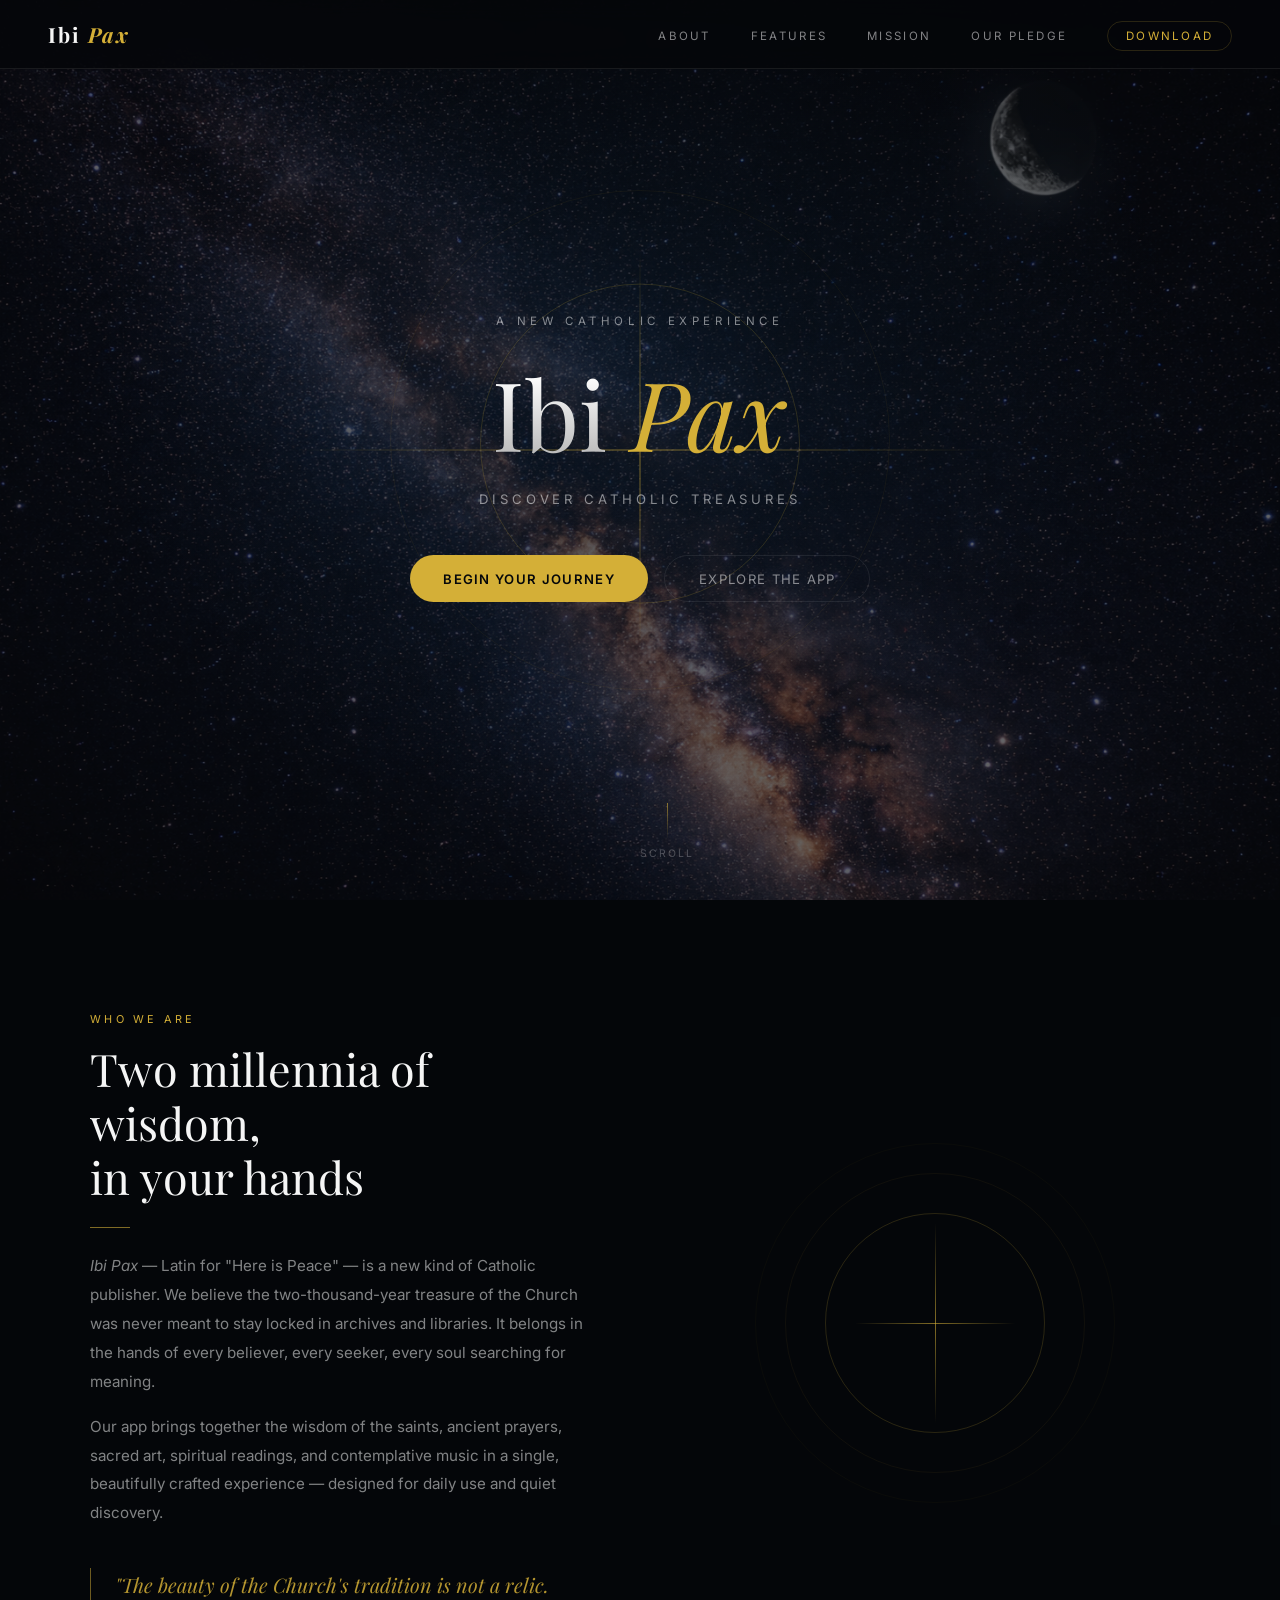
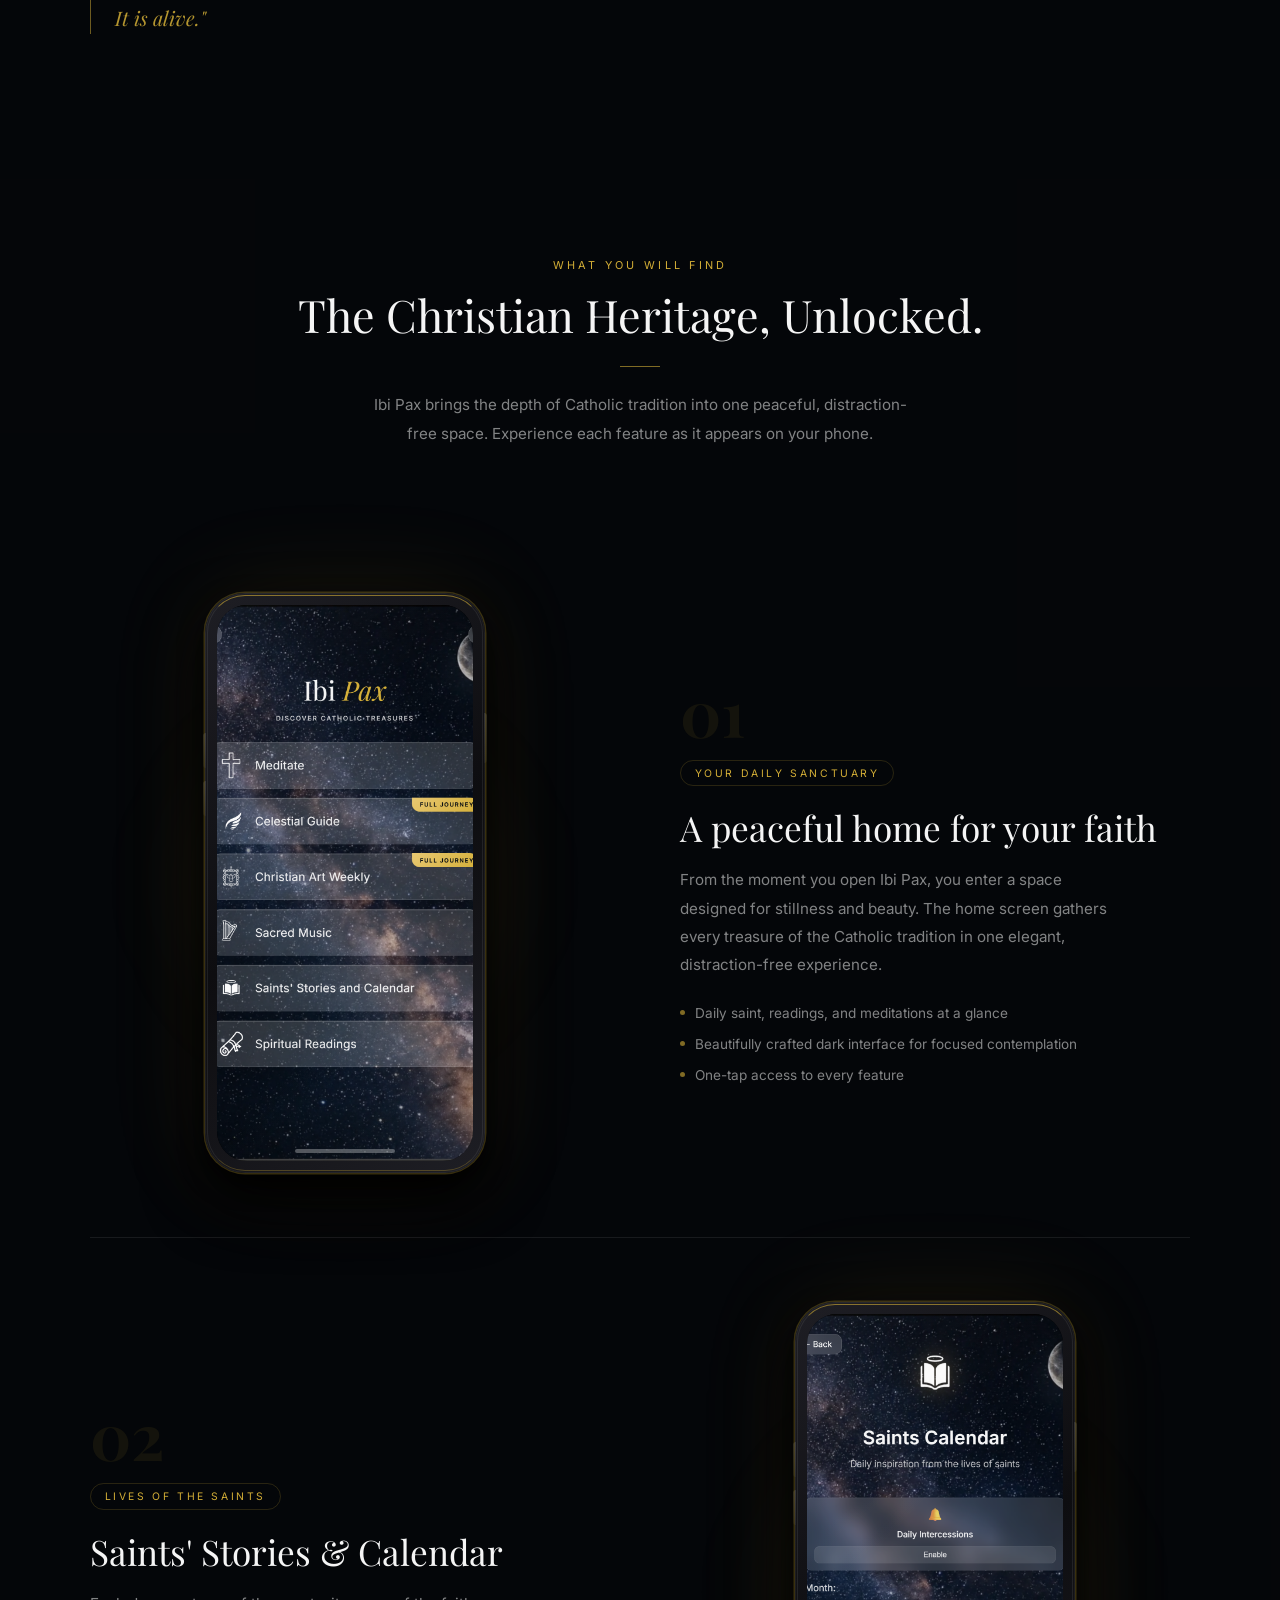
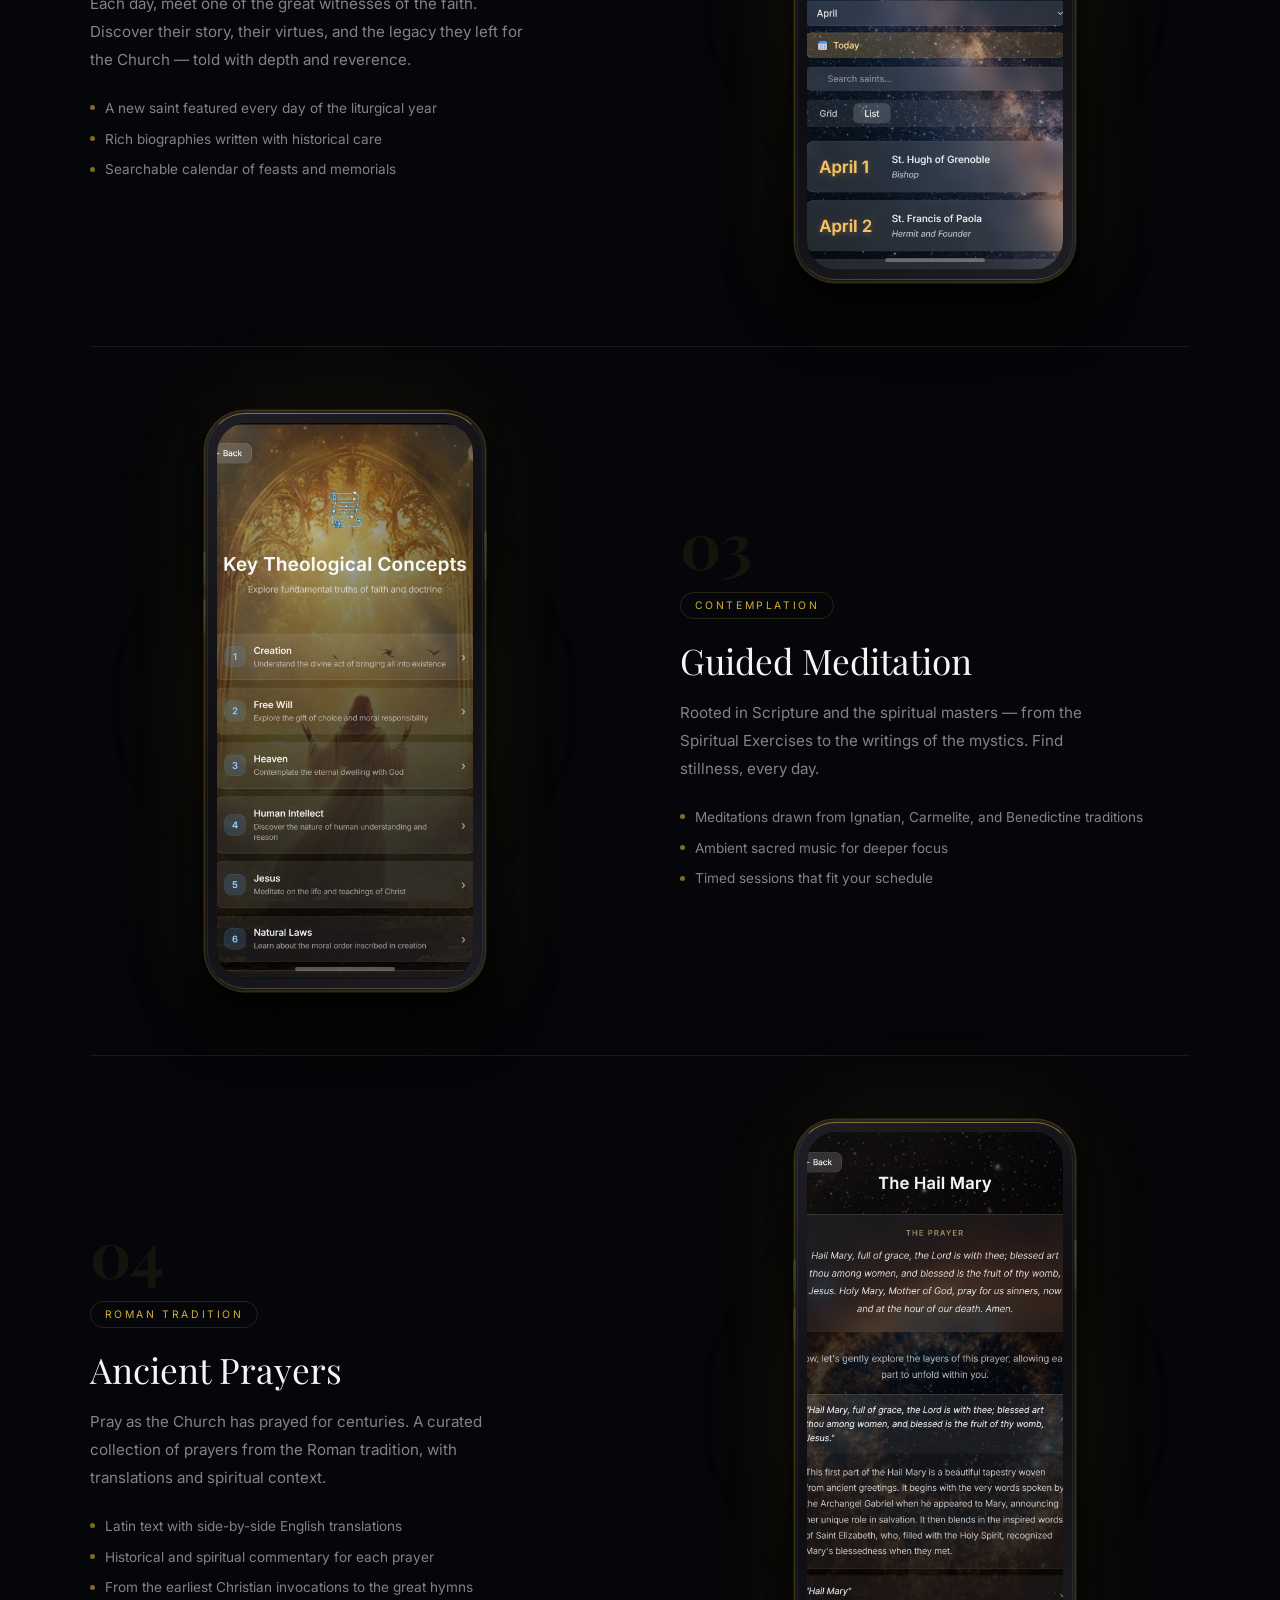
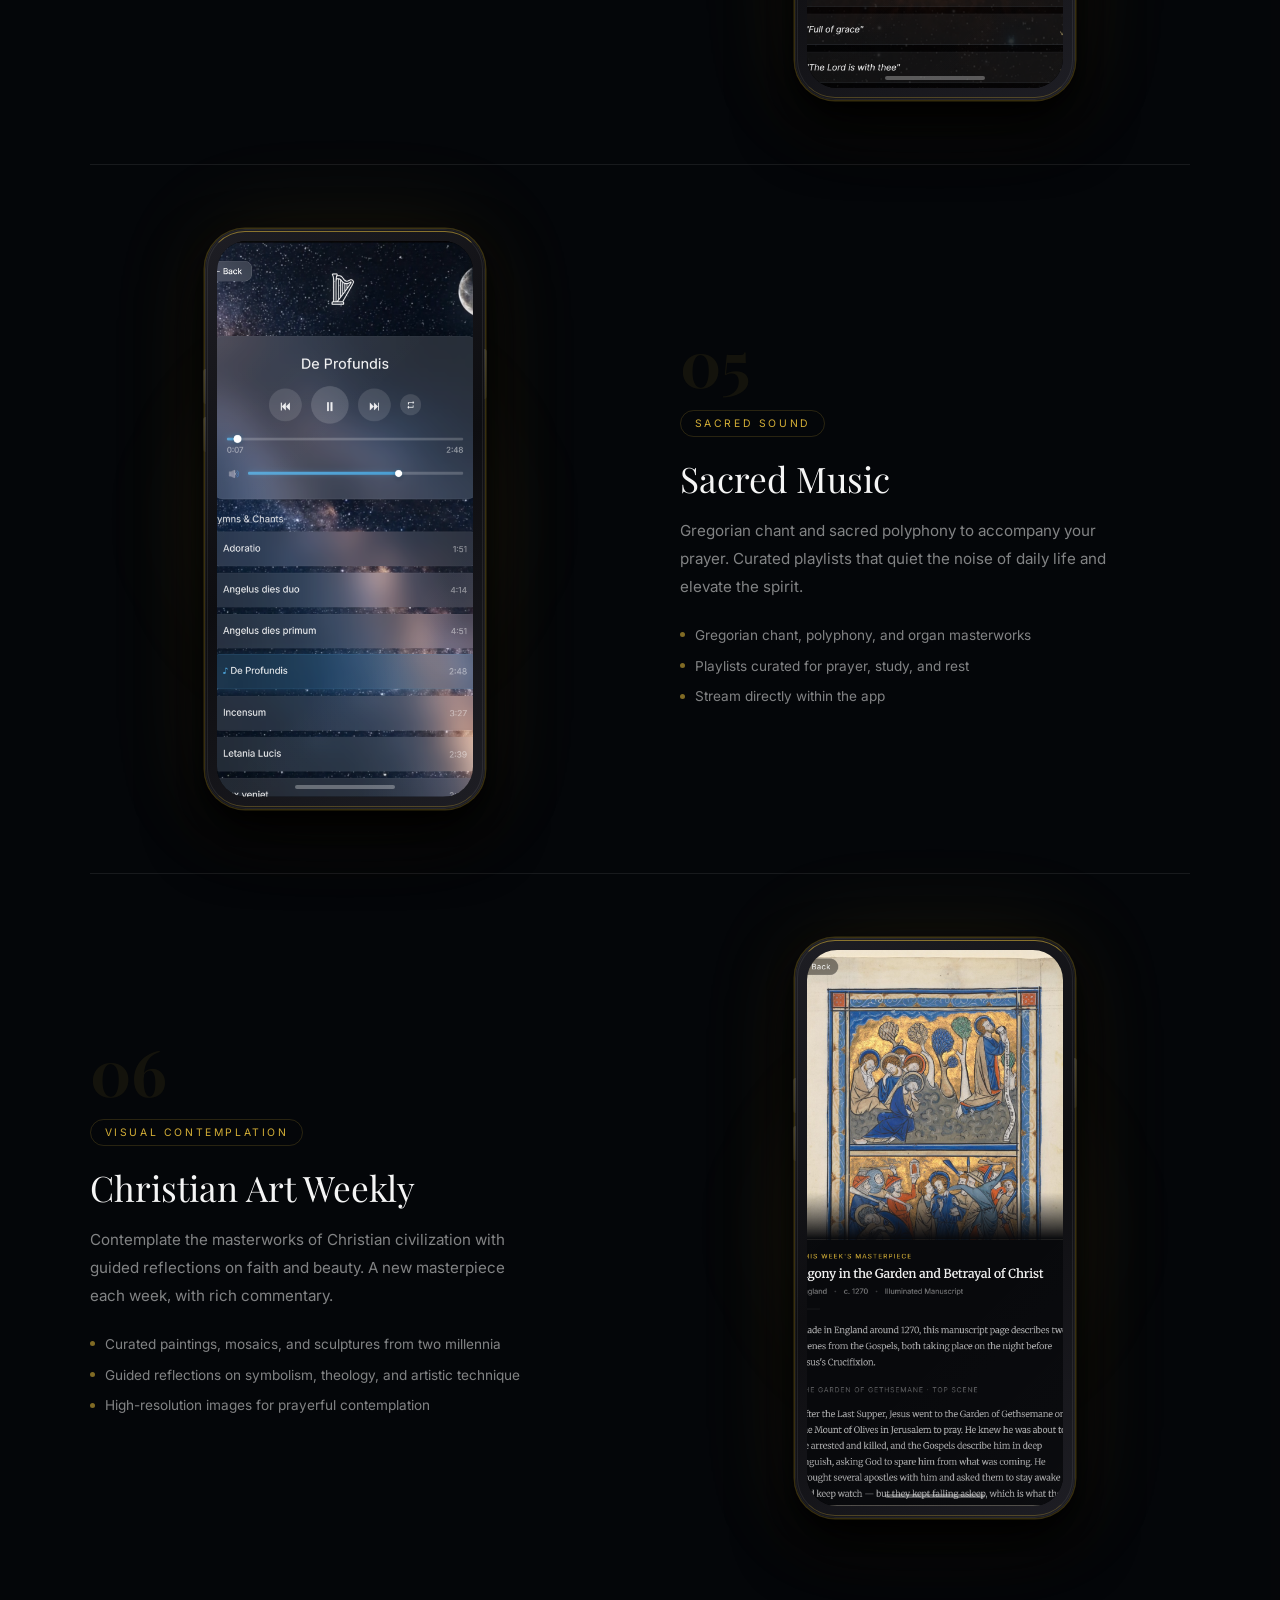
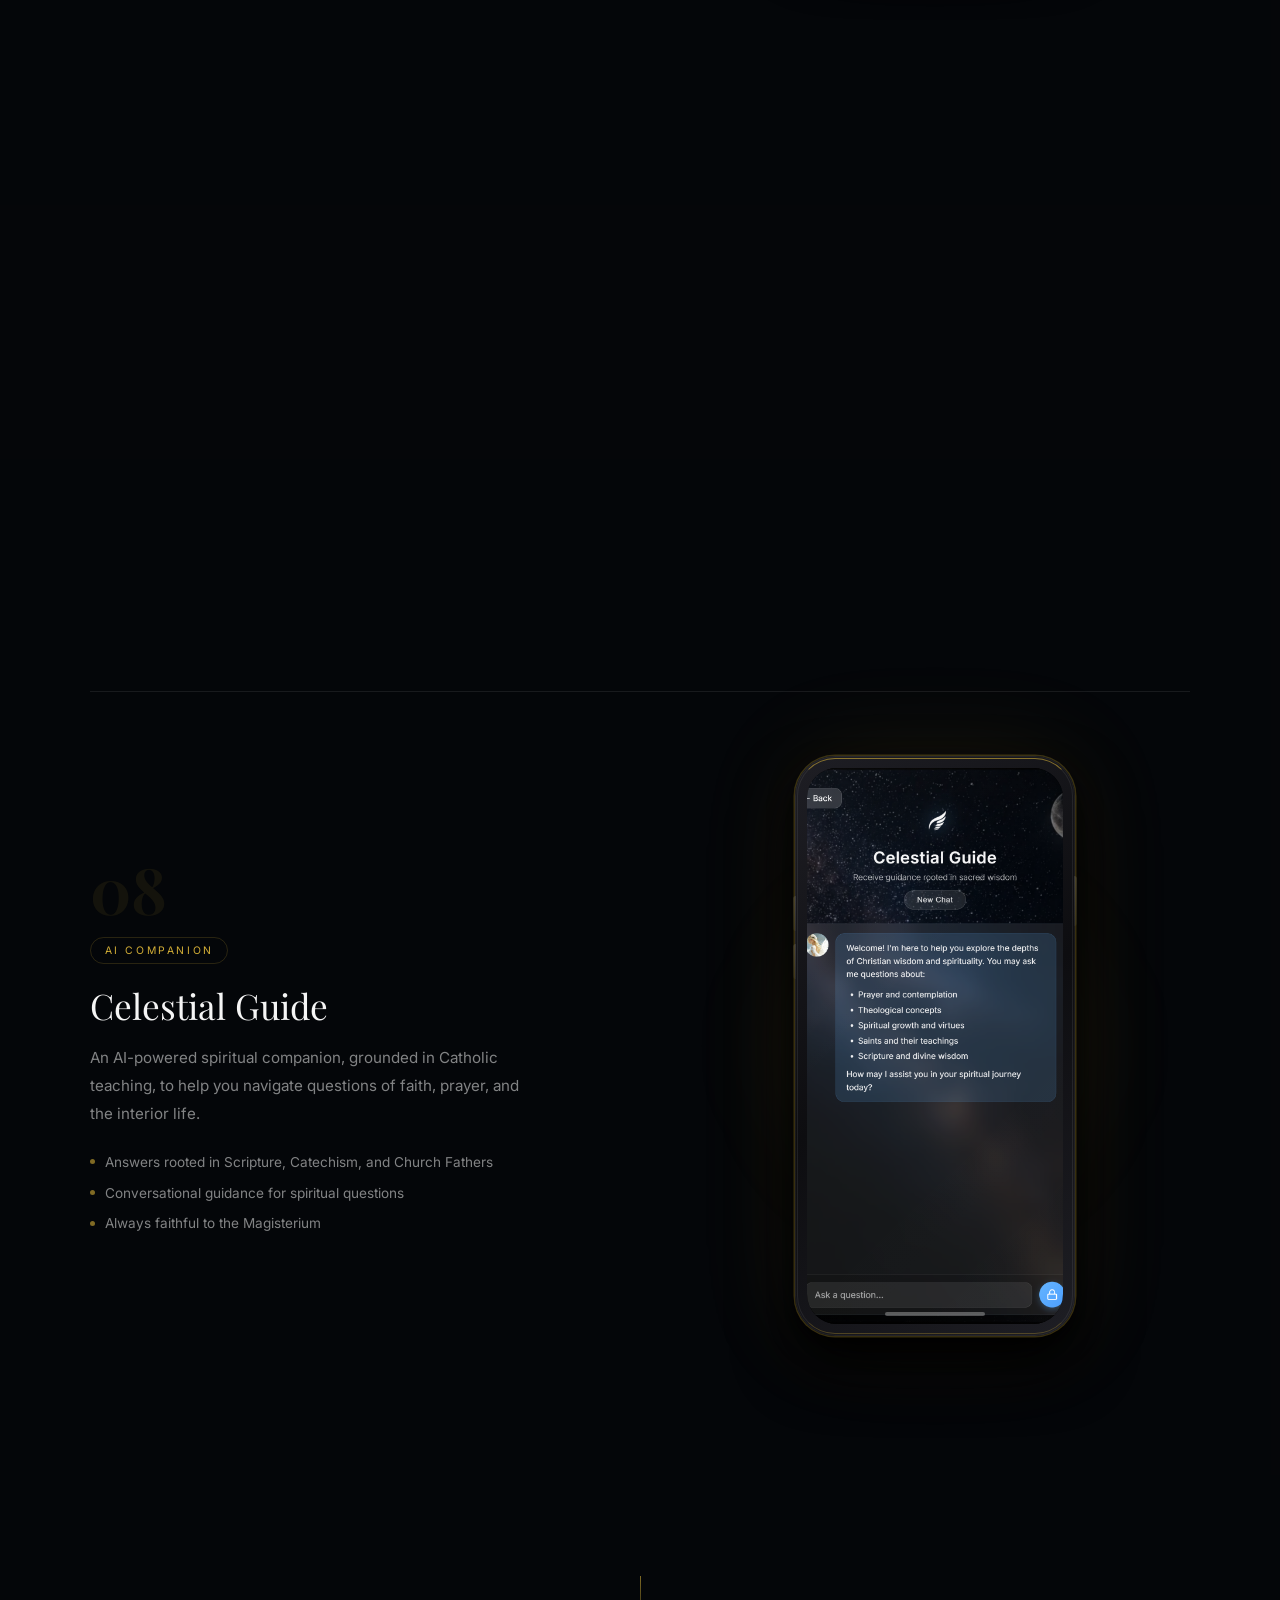
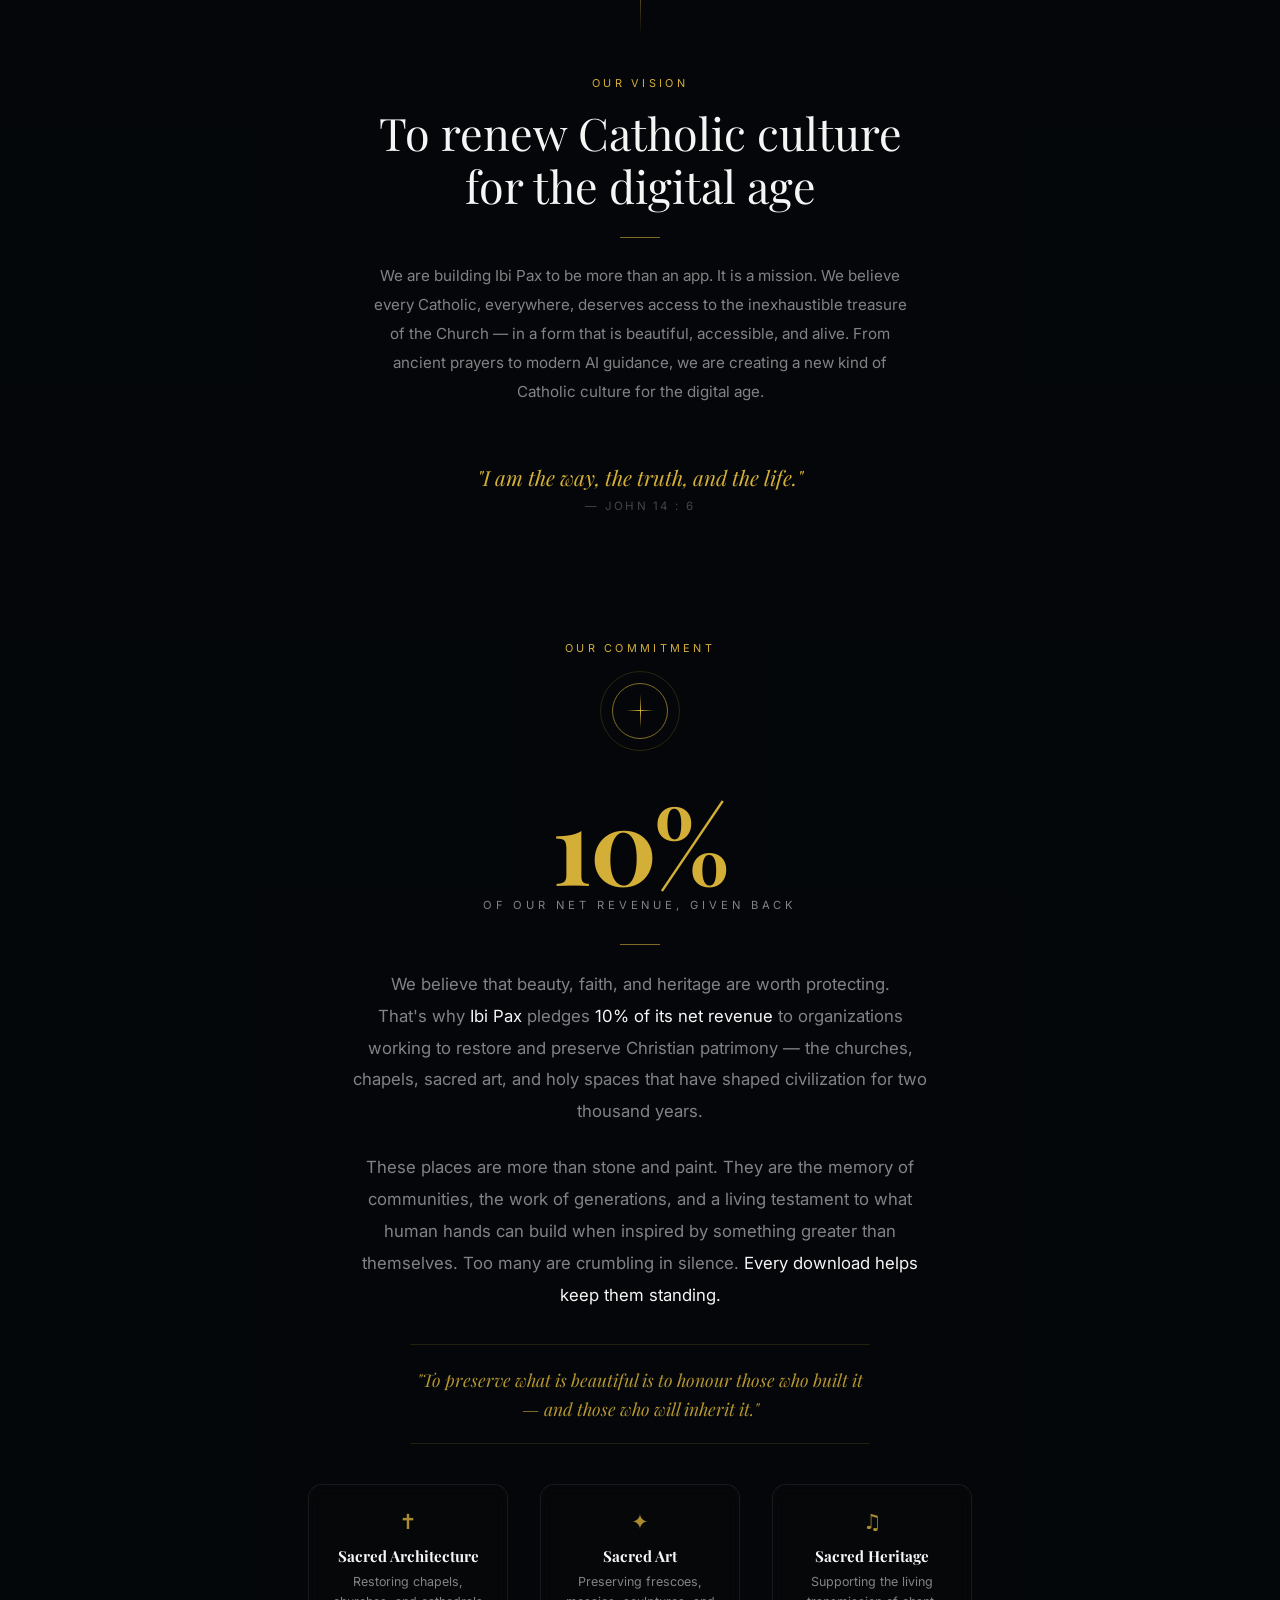
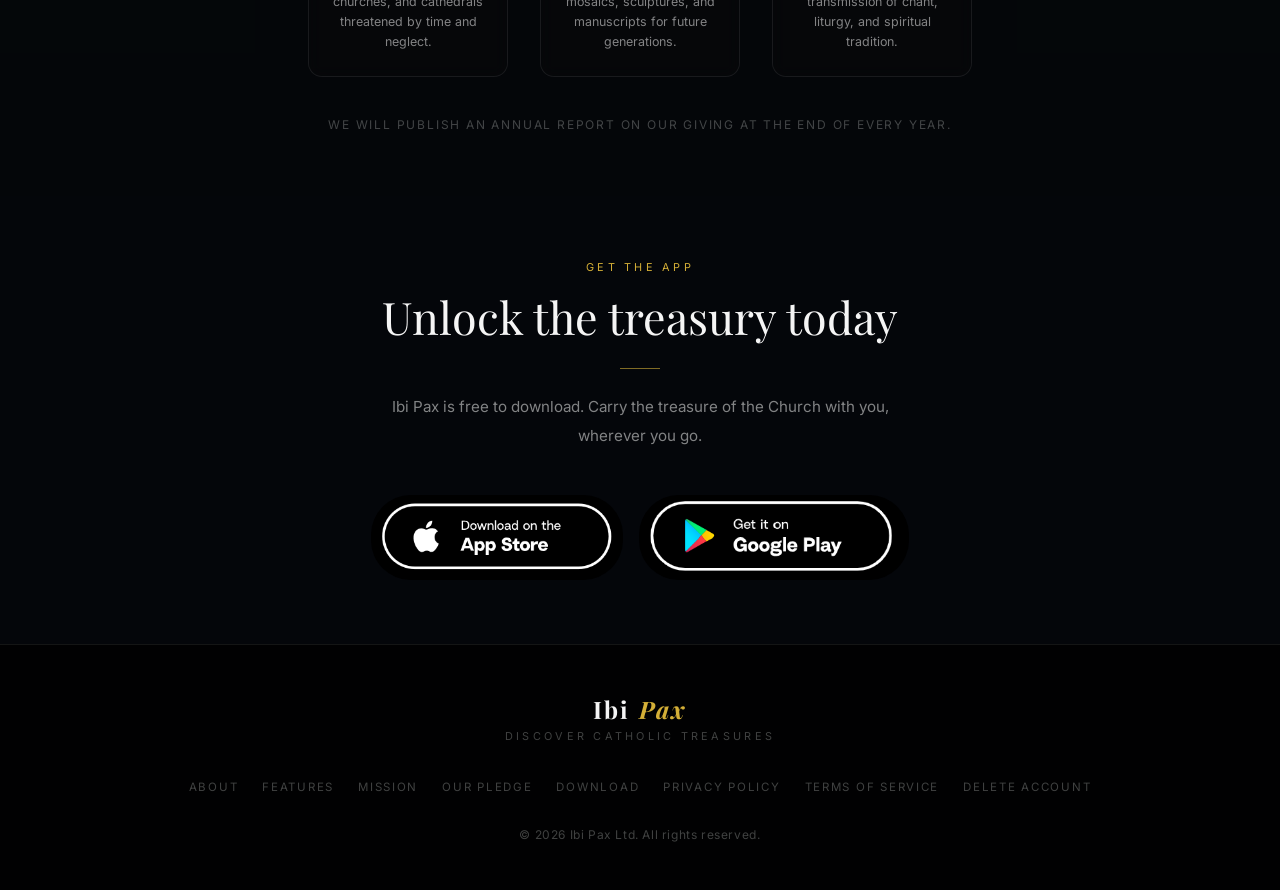
==== index.html @ 8d4ba381 "Make Google Play badge live now that the app is published Link the Google Play badge to the publishe" ====
<!DOCTYPE html>
<html lang="en">
<head>
  <meta charset="UTF-8"/>
  <meta name="viewport" content="width=device-width, initial-scale=1.0"/>
  <meta name="theme-color" content="#05070a"/>
  <meta name="description" content="Ibi Pax brings the two-thousand-year treasure of the Catholic Church to your phone — saints, prayers, sacred music, meditations, spiritual readings, and AI-powered guidance."/>
  <meta property="og:title" content="Ibi Pax — Discover Catholic Treasures"/>
  <meta property="og:description" content="Two millennia of Catholic wisdom, beautifully crafted for the digital age. Saints, prayers, sacred music, meditations, and more."/>
  <meta property="og:type" content="website"/>
  <meta property="og:image" content="screenshot-home-page.png"/>
  <title>Ibi Pax — Discover Catholic Treasures</title>
  <link rel="icon" href="icon final 2.png" type="image/png"/>
  <link rel="preconnect" href="https://fonts.googleapis.com"/>
  <link rel="preconnect" href="https://fonts.gstatic.com" crossorigin/>
  <link href="https://fonts.googleapis.com/css2?family=Playfair+Display:ital,wght@0,400;0,700;1,400&family=Inter:wght@300;400;500;600&display=swap" rel="stylesheet"/>
  <style type="text/css">@import url("https://assets.mlcdn.com/fonts.css?version=1775043");</style>
  <style>
    *, *::before, *::after { box-sizing: border-box; margin: 0; padding: 0; }

    :root {
      --void:     #05070a;
      --void2:    #0a0f14;
      --gold:     #d4af37;
      --gold-s:   rgba(212,175,55,0.6);
      --gold-xs:  rgba(212,175,55,0.18);
      --text:     rgba(255,255,255,0.96);
      --muted:    rgba(255,255,255,0.50);
      --dim:      rgba(255,255,255,0.25);
      --panel:    rgba(10,10,12,0.45);
      --stroke:   rgba(255,255,255,0.08);
      --radius:   14px;
    }

    a:focus-visible, button:focus-visible {
      outline: 2px solid var(--gold);
      outline-offset: 4px;
    }

    html { 
      scroll-behavior: smooth; 
      overflow-x: hidden;
    }

    body {
      font-family: 'Inter', system-ui, sans-serif;
      background: var(--void);
      color: var(--text);
      overflow-x: hidden;
    }

    /* ─── GLOBAL BACKGROUND ─── */
    .bg-photo {
      position: fixed; inset: 0; z-index: -2;
      background: url('milkyway_bg.png') center center / cover no-repeat;
    }
    .bg-overlay {
      position: fixed; inset: 0; z-index: -1;
      background:
        radial-gradient(ellipse at 50% 40%, rgba(20,60,90,0.15) 0%, transparent 60%),
        rgba(5, 7, 10, 0.62);
    }

    /* ─── SCROLLBAR ─── */
    ::-webkit-scrollbar { width: 4px; }
    ::-webkit-scrollbar-track { background: var(--void); }
    ::-webkit-scrollbar-thumb { background: var(--gold-xs); border-radius: 2px; }

    /* ─── PARTICLES ─── */
    .particles {
      position: fixed; inset: 0; pointer-events: none; z-index: 0; overflow: hidden;
    }
    .p {
      position: absolute; border-radius: 50%; background: var(--gold-s); opacity: 0;
    }
    .p:nth-child(1){ width:2px;  height:2px;  top:12%; left:8%;   animation: drift 18s ease-in-out 1s infinite; }
    .p:nth-child(2){ width:3px;  height:3px;  top:58%; left:82%;  animation: drift 22s ease-in-out 3s infinite; }
    .p:nth-child(3){ width:1.5px;height:1.5px;top:33%; left:72%;  animation: drift 20s ease-in-out 2s infinite; }
    .p:nth-child(4){ width:2px;  height:2px;  top:77%; left:22%;  animation: drift 25s ease-in-out 4s infinite; }
    .p:nth-child(5){ width:1px;  height:1px;  top:44%; left:91%;  animation: drift 16s ease-in-out 2.5s infinite; }
    .p:nth-child(6){ width:2.5px;height:2.5px;top:86%; left:51%;  animation: drift 21s ease-in-out 3.5s infinite; }

    @keyframes drift {
      0%,100%{ opacity:0; transform:translate(0,0); }
      25%    { opacity:0.5; }
      50%    { opacity:0.7; transform:translate(15px,-40px); }
      75%    { opacity:0.3; }
    }

    /* ─── NAV ─── */
    nav {
      position: fixed; top: 0; left: 0; right: 0; z-index: 100;
      display: flex; align-items: center; justify-content: space-between;
      padding: 1.25rem 3rem;
      background: rgba(5,7,10,0.85);
      backdrop-filter: blur(12px);
      border-bottom: 1px solid var(--stroke);
    }
    .nav-logo {
      font-family: 'Playfair Display', serif;
      font-size: 1.3rem; font-weight: 700; letter-spacing: 0.1em;
      color: var(--text); text-decoration: none;
    }
    .nav-logo .pax { font-style: italic; color: var(--gold); }

    nav ul { list-style: none; display: flex; gap: 2.5rem; }
    nav ul a {
      text-decoration: none; font-size: 0.72rem; letter-spacing: 0.2em;
      text-transform: uppercase; color: var(--muted); transition: color 0.2s;
    }
    nav ul a:hover { color: var(--gold); }
    .nav-toggle {
      display: none; background: none; border: none; cursor: pointer;
      width: 28px; height: 20px; position: relative; z-index: 101;
    }
    .nav-toggle span {
      display: block; width: 100%; height: 2px; background: var(--muted);
      border-radius: 1px; transition: transform 0.3s, opacity 0.3s;
      position: absolute; left: 0;
    }
    .nav-toggle span:nth-child(1) { top: 0; }
    .nav-toggle span:nth-child(2) { top: 9px; }
    .nav-toggle span:nth-child(3) { top: 18px; }
    .nav-toggle.active span:nth-child(1) { top: 9px; transform: rotate(45deg); }
    .nav-toggle.active span:nth-child(2) { opacity: 0; }
    .nav-toggle.active span:nth-child(3) { top: 9px; transform: rotate(-45deg); }

    .nav-cta {
      border: 1px solid var(--gold-xs) !important; color: var(--gold) !important;
      padding: 0.45rem 1.1rem; border-radius: 2rem;
    }
    .nav-cta:hover { background: var(--gold-xs) !important; }

    /* ─── HERO ─── */
    #hero {
      min-height: 100vh;
      display: flex; align-items: center; justify-content: center; flex-direction: column;
      text-align: center; padding: 6rem 2rem 5rem; position: relative;
      overflow: hidden;
    }
    .hero-cross { position: absolute; top: 50%; left: 50%; transform: translate(-50%, -52%); pointer-events: none; z-index: 1; }
    .cross-h {
      position: absolute; width: 0; height: 1px; top: 50%; left: 50%;
      transform: translate(-50%, -50%);
      background: linear-gradient(90deg, transparent, var(--gold-s), transparent);
      animation: growH 2s cubic-bezier(0.22,1,0.36,1) 0.2s forwards;
    }
    .cross-v {
      position: absolute; width: 1px; height: 0; top: 50%; left: 50%;
      transform: translate(-50%, -50%);
      background: linear-gradient(180deg, transparent, var(--gold-s), transparent);
      animation: growV 1.5s cubic-bezier(0.22,1,0.36,1) 1s forwards;
    }
    @keyframes growH { to { width: 55vw; } }
    @keyframes growV { to { height: 45vh; } }

    .hero-ring {
      position: absolute; top: 50%; left: 50%; transform: translate(-50%, -52%);
      width: 320px; height: 320px; border-radius: 50%;
      border: 1px solid var(--gold-xs); pointer-events: none; z-index: 1;
      animation: ringPulse 4s ease-in-out 2s infinite;
    }
    .hero-ring-2 {
      position: absolute; top: 50%; left: 50%; transform: translate(-50%, -52%);
      width: 500px; height: 500px; border-radius: 50%;
      border: 1px solid rgba(212,175,55,0.06); pointer-events: none; z-index: 1;
    }
    @keyframes ringPulse {
      0%,100% { opacity:0.4; transform: translate(-50%,-52%) scale(1); }
      50%      { opacity:0.8; transform: translate(-50%,-52%) scale(1.02); }
    }

    .hero-content { position: relative; z-index: 10; }
    .hero-eyebrow {
      font-size: 0.72rem; letter-spacing: 0.4em; text-transform: uppercase;
      color: var(--muted); margin-bottom: 2rem; animation: fadeUp 1s ease-out 1.8s both;
    }
    .hero-title {
      font-family: 'Playfair Display', serif;
      font-size: clamp(3.2rem, 9vw, 6rem); font-weight: 400;
      line-height: 1.1; margin-bottom: 1.6rem; animation: fadeUp 1s ease-out 2s both;
    }
    .hero-title .ibi {
      background: linear-gradient(to bottom, #fff 20%, #aaa 100%);
      background-clip: text; -webkit-background-clip: text; color: transparent;
    }
    .hero-title .pax { font-style: italic; color: var(--gold); }
    .hero-sub {
      font-size: 0.82rem; letter-spacing: 0.3em; text-transform: uppercase;
      color: var(--muted); margin-bottom: 3rem; animation: fadeUp 1s ease-out 2.2s both;
    }

    .btn-group {
      display: flex; gap: 1rem; justify-content: center; flex-wrap: wrap;
      animation: fadeUp 1s ease-out 2.5s both;
    }
    .btn-gold {
      display: inline-flex; align-items: center; gap: 0.5rem;
      background: var(--gold); color: var(--void); text-decoration: none;
      padding: 0.9rem 2.1rem; border-radius: 3rem;
      font-size: 0.82rem; font-weight: 600; letter-spacing: 0.1em; text-transform: uppercase;
      transition: opacity 0.2s, transform 0.2s, box-shadow 0.2s;
    }
    .btn-gold:hover { opacity: 0.95; transform: translateY(-2px); box-shadow: 0 6px 20px rgba(212,175,55,0.4); }

    .btn-ghost {
      display: inline-flex; align-items: center; gap: 0.5rem;
      border: 1px solid var(--stroke); color: var(--muted); text-decoration: none;
      padding: 0.9rem 2.1rem; border-radius: 3rem;
      font-size: 0.82rem; letter-spacing: 0.1em; text-transform: uppercase;
      transition: border-color 0.2s, color 0.2s, transform 0.2s, box-shadow 0.2s, background 0.2s;
    }
    .btn-ghost:hover {
      border-color: var(--gold-s); color: var(--gold); background: rgba(212,175,55,0.05);
      transform: translateY(-2px); box-shadow: 0 6px 20px rgba(212,175,55,0.15);
    }

    .hero-scroll {
      position: absolute; bottom: 2.5rem; left: 50%; transform: translateX(-50%);
      display: flex; flex-direction: column; align-items: center; gap: 0.5rem;
      font-size: 0.65rem; letter-spacing: 0.2em; text-transform: uppercase;
      color: var(--dim); animation: fadeUp 1s ease-out 3.5s both;
    }
    .scroll-line { width: 1px; height: 36px; background: linear-gradient(to bottom, var(--gold-s), transparent); }

    @keyframes fadeUp {
      from { opacity:0; transform: translateY(16px); }
      to   { opacity:1; transform: translateY(0); }
    }

    /* ─── SECTION SHELL ─── */
    section { padding: 7rem 2rem; position: relative; overflow: hidden; }
    .inner { max-width: 1100px; margin: 0 auto; }

    .s-label {
      display: block; font-size: 0.68rem; letter-spacing: 0.3em;
      text-transform: uppercase; color: var(--gold); margin-bottom: 1rem;
    }
    .s-title {
      font-family: 'Playfair Display', serif;
      font-size: clamp(2rem, 4vw, 2.8rem); font-weight: 400;
      line-height: 1.2; color: var(--text); margin-bottom: 1.25rem;
    }
    .s-title .pax { font-style: italic; color: var(--gold); }
    .s-body { font-size: 0.95rem; color: var(--muted); line-height: 1.9; max-width: 540px; }

    .gold-line { width: 40px; height: 1px; background: var(--gold-s); margin: 1.5rem 0; }
    .gold-line.centered { margin-left: auto; margin-right: auto; }

    /* ─── ABOUT ─── */
    #about { background: rgba(5, 7, 10, 0.72); }
    .about-grid {
      display: grid; grid-template-columns: 1fr 1fr; gap: 5rem; align-items: center;
    }
    .about-quote {
      font-family: 'Playfair Display', serif; font-size: 1.25rem; font-style: italic;
      color: var(--gold); border-left: 1px solid var(--gold-s);
      padding-left: 1.5rem; margin-top: 2.5rem; line-height: 1.65; opacity: 0.85;
    }
    .about-visual {
      display: flex; align-items: center; justify-content: center;
      position: relative; height: 360px;
    }
    .deco-cross {
      position: relative; width: 100%; height: 100%;
      display: flex; align-items: center; justify-content: center;
    }
    .deco-ring { position: absolute; border-radius: 50%; border: 1px solid var(--gold-xs); }
    .deco-ring:nth-child(1){ width:220px; height:220px; animation: ringPulse 5s ease-in-out infinite; }
    .deco-ring:nth-child(2){ width:300px; height:300px; border-color: rgba(212,175,55,0.06); }
    .deco-ring:nth-child(3){ width:360px; height:360px; border-color: rgba(212,175,55,0.03); }
    .deco-ch, .deco-cv { position: absolute; background: linear-gradient(90deg, transparent, var(--gold-s), transparent); border-radius: 1px; }
    .deco-ch { width:160px; height:1px; }
    .deco-cv { width:1px; height:200px; background: linear-gradient(180deg, transparent, var(--gold-s), transparent); }

    /* ═══════════════════════════════════════════════
       PHONE FRAME — Pure CSS Android Device Mockup
       ═══════════════════════════════════════════════ */

    .phone-frame {
      position: relative;
      width: 280px;
      height: 580px;
      border-radius: 40px;
      background: linear-gradient(145deg, #1e1e24 0%, #0d0d10 50%, #1e1e24 100%);
      box-shadow:
        /* Outer rim highlight */
        0 0 0 1.5px rgba(212,175,55,0.25),
        inset 0 0 0 1px rgba(255,255,255,0.05),
        /* Depth shadow */
        0 30px 60px rgba(0,0,0,0.9),
        0 10px 25px rgba(0,0,0,0.7),
        /* Subtle gold ambient glow */
        0 0 100px rgba(212,175,55,0.12);
      padding: 12px;
      flex-shrink: 0;
    }

    /* Metallic bezel ring */
    .phone-frame::before {
      content: '';
      position: absolute;
      inset: 2px;
      border-radius: 38px;
      border: 1px solid rgba(255,255,255,0.08);
      border-top-color: rgba(212,175,55,0.6);
      border-bottom-color: rgba(212,175,55,0.3);
      pointer-events: none;
      z-index: 3;
    }

    /* Side button accents */
    .phone-frame::after {
      content: '';
      position: absolute;
      right: -2px;
      top: 120px;
      width: 3px;
      height: 50px;
      border-radius: 0 3px 3px 0;
      background: linear-gradient(to bottom, rgba(255,255,255,0.1), rgba(255,255,255,0.04));
      z-index: 3;
    }

    /* Volume buttons (left side) */
    .phone-bezel-buttons {
      position: absolute;
      left: -2px;
      top: 140px;
      width: 3px;
      height: 35px;
      border-radius: 3px 0 0 3px;
      background: linear-gradient(to bottom, rgba(255,255,255,0.1), rgba(255,255,255,0.04));
      z-index: 3;
    }
    .phone-bezel-buttons::after {
      content: '';
      position: absolute;
      left: 0;
      top: 48px;
      width: 3px;
      height: 35px;
      border-radius: 3px 0 0 3px;
      background: linear-gradient(to bottom, rgba(255,255,255,0.1), rgba(255,255,255,0.04));
    }

    /* Inner screen area */
    .phone-screen {
      position: relative;
      width: 100%;
      height: 100%;
      border-radius: 30px;
      overflow: hidden;
      background: #000;
    }

    /* Navigation bar at bottom */
    .phone-nav-bar {
      position: absolute;
      bottom: 0; left: 0; right: 0;
      height: 20px;
      z-index: 5;
      display: flex; align-items: center; justify-content: center;
    }
    .phone-nav-pill {
      width: 100px; height: 4px;
      background: rgba(255,255,255,0.3);
      border-radius: 2px;
    }

    /* Screenshot image */
    .phone-screen img {
      position: absolute;
      inset: 0;
      width: 100%;
      height: 100%;
      object-fit: cover;
      object-position: top center;
    }

    /* Screen reflection */
    .phone-screen::after {
      content: '';
      position: absolute;
      inset: 0;
      background: linear-gradient(
        135deg,
        rgba(255,255,255,0.04) 0%,
        transparent 40%,
        transparent 60%,
        rgba(255,255,255,0.01) 100%
      );
      pointer-events: none;
      z-index: 4;
    }

    /* ═══════════════════════════════════════════════
       FEATURE SHOWCASE SECTIONS
       ═══════════════════════════════════════════════ */

    #features-showcase { background: rgba(5, 7, 10, 0.68); }

    .feat-header { text-align: center; margin-bottom: 5rem; }
    .feat-header .s-body { margin: 0 auto; text-align: center; }

    /* Each feature row */
    .feature-row {
      display: grid;
      grid-template-columns: 1fr 1fr;
      gap: 5rem;
      align-items: center;
      padding: 4rem 0;
      position: relative;
    }
    .feature-row + .feature-row {
      border-top: 1px solid var(--stroke);
    }

    /* Reverse layout for alternating rows */
    .feature-row.reversed { direction: rtl; }
    .feature-row.reversed > * { direction: ltr; }

    /* Phone column */
    .feature-phone {
      display: flex;
      align-items: center;
      justify-content: center;
      position: relative;
    }

    /* Decorative glow behind phone */
    .phone-glow {
      position: absolute;
      width: 380px; height: 380px;
      border-radius: 50%;
      background: radial-gradient(circle, rgba(212,175,55,0.22) 0%, rgba(212,175,55,0.06) 40%, transparent 70%);
      pointer-events: none;
      filter: blur(45px);
    }

    /* Text column */
    .feature-text {
      display: flex;
      flex-direction: column;
      justify-content: center;
    }

    .feature-number {
      font-family: 'Playfair Display', serif;
      font-size: 4rem;
      font-weight: 700;
      color: rgba(212,175,55,0.08);
      line-height: 1;
      margin-bottom: 1rem;
    }

    .feature-tag {
      display: inline-block;
      font-size: 0.65rem;
      letter-spacing: 0.25em;
      text-transform: uppercase;
      color: var(--gold);
      margin-bottom: 1.25rem;
      padding: 0.35rem 0.85rem;
      border: 1px solid var(--gold-xs);
      border-radius: 2rem;
      width: fit-content;
    }

    .feature-title {
      font-family: 'Playfair Display', serif;
      font-size: clamp(1.6rem, 3vw, 2.2rem);
      font-weight: 400;
      line-height: 1.25;
      color: var(--text);
      margin-bottom: 1rem;
    }
    .feature-title .pax { font-style: italic; color: var(--gold); }

    .feature-desc {
      font-size: 0.95rem;
      color: var(--muted);
      line-height: 1.85;
      max-width: 440px;
      margin-bottom: 1.5rem;
    }

    .feature-bullets {
      list-style: none;
      display: flex;
      flex-direction: column;
      gap: 0.65rem;
    }
    .feature-bullets li {
      font-size: 0.85rem;
      color: var(--muted);
      display: flex;
      align-items: flex-start;
      gap: 0.6rem;
      line-height: 1.5;
    }
    .feature-bullets li::before {
      content: '';
      flex-shrink: 0;
      width: 5px; height: 5px;
      margin-top: 0.45rem;
      border-radius: 50%;
      background: var(--gold);
      opacity: 0.6;
    }

    /* ─── SCROLL ANIMATIONS ─── */
    .feature-row {
      opacity: 0;
      transform: translateY(40px);
      transition: opacity 0.8s cubic-bezier(0.22,1,0.36,1), transform 0.8s cubic-bezier(0.22,1,0.36,1);
    }
    .feature-row.visible {
      opacity: 1;
      transform: translateY(0);
    }

    /* Phone tilt effect on hover */
    .phone-frame {
      transition: transform 0.6s cubic-bezier(0.22, 1, 0.36, 1);
    }
    .feature-phone:hover .phone-frame {
      transform: perspective(800px) rotateY(-5deg) rotateX(2deg) scale(1.02);
    }
    .feature-row.reversed .feature-phone:hover .phone-frame {
      transform: perspective(800px) rotateY(5deg) rotateX(2deg) scale(1.02);
    }

    /* ─── MISSION ─── */
    #mission, #pledge, #download { padding-top: 4rem; padding-bottom: 4rem; }
    #mission { text-align: center; background: rgba(5, 7, 10, 0.75); }
    .mission-divider {
      width: 1px; height: 60px;
      background: linear-gradient(to bottom, var(--gold-s), transparent);
      margin: 0 auto 2.5rem;
    }
    #mission .s-title { max-width: 700px; margin: 0 auto 1.5rem; }
    #mission .s-body { margin: 0 auto 3.5rem; text-align: center; }
    .verse {
      font-family: 'Playfair Display', serif; font-style: italic;
      font-size: 1.3rem; color: var(--gold); margin-bottom: 0.5rem;
    }
    .verse-ref { font-size: 0.72rem; letter-spacing: 0.2em; text-transform: uppercase; color: var(--dim); }

    /* ─── DOWNLOAD ─── */
    #download { background: rgba(5, 7, 10, 0.70); text-align: center; }
    #download .inner { max-width: 640px; }
    #download .s-body { margin: 0 auto 2.75rem; text-align: center; }
    .store-row { display: flex; justify-content: center; gap: 1rem; flex-wrap: wrap; }
    .badge {
      display: inline-block; text-decoration: none;
      transition: transform 0.2s, opacity 0.2s, box-shadow 0.2s;
      border-radius: 40px; overflow: hidden; line-height: 0;
    }
    .badge:hover {
      transform: translateY(-3px); opacity: 0.95;
      box-shadow: 0 8px 25px rgba(0,0,0,0.6), 0 0 15px rgba(255,255,255,0.1);
    }
    .badge img { display: block; height: 85px; width: auto; object-fit: contain; }

    /* ─── COMING SOON OVERLAY (remove when store links are live) ─── */
    .badge-wrap { position: relative; display: inline-block; }
    .badge-wrap .badge { pointer-events: none; opacity: 0.45; }
    .badge-soon {
      position: absolute; top: -8px; right: -10px;
      font-size: 0.62rem; letter-spacing: 0.25em; text-transform: uppercase;
      color: var(--gold); background: rgba(5,7,10,0.85);
      padding: 0.3rem 0.9rem; border-radius: 2rem;
      border: 1px solid var(--gold-xs); white-space: nowrap;
      pointer-events: none;
    }

    /* ─── FOOTER ─── */
    footer {
      background: rgba(0,0,0,0.80); border-top: 1px solid var(--stroke);
      padding: 3rem 2rem; text-align: center;
    }
    .footer-logo {
      font-family: 'Playfair Display', serif; font-size: 1.5rem; font-weight: 700;
      letter-spacing: 0.1em; color: var(--text); margin-bottom: 0.3rem;
    }
    .footer-logo .pax { font-style: italic; color: var(--gold); }
    .footer-tagline {
      font-size: 0.68rem; letter-spacing: 0.3em; text-transform: uppercase;
      color: var(--dim); margin-bottom: 2rem;
    }
    .footer-links {
      list-style: none; display: flex; justify-content: center; flex-wrap: wrap;
      gap: 1.5rem; margin-bottom: 2rem;
    }
    .footer-links a {
      text-decoration: none; font-size: 0.72rem; letter-spacing: 0.15em;
      text-transform: uppercase; color: var(--dim); transition: color 0.2s;
    }
    .footer-links a:hover { color: var(--gold); }
    .footer-copy { font-size: 0.75rem; color: var(--dim); letter-spacing: 0.05em; }

    /* ─── RESPONSIVE ─── */
    /* ─── PLEDGE ─── */
    #pledge {
      background: rgba(5, 7, 10, 0.78);
      text-align: center;
    }
    .pledge-emblem {
      position: relative;
      width: 80px; height: 80px;
      margin: 0 auto 2.5rem;
      display: flex; align-items: center; justify-content: center;
    }
    .pledge-emblem-ring {
      position: absolute; border-radius: 50%; border: 1px solid var(--gold-xs);
    }
    .pledge-emblem-ring:nth-child(1) { width: 80px; height: 80px; animation: ringPulse 5s ease-in-out infinite; }
    .pledge-emblem-ring:nth-child(2) { width: 56px; height: 56px; border-color: var(--gold-s); }
    .pledge-emblem-ch {
      position: absolute; width: 28px; height: 1px;
      background: linear-gradient(90deg, transparent, var(--gold), transparent);
    }
    .pledge-emblem-cv {
      position: absolute; width: 1px; height: 34px;
      background: linear-gradient(180deg, transparent, var(--gold), transparent);
    }
    .pledge-number {
      font-family: 'Playfair Display', serif;
      font-size: clamp(3.5rem, 10vw, 6.5rem);
      font-weight: 700;
      color: var(--gold);
      line-height: 1;
      margin-bottom: 0.2rem;
      letter-spacing: -0.02em;
    }
    .pledge-number-label {
      font-size: 0.7rem; letter-spacing: 0.35em; text-transform: uppercase;
      color: var(--muted); margin-bottom: 2rem;
    }
    .pledge-body {
      font-size: 1.05rem; color: var(--muted); line-height: 1.9;
      max-width: 580px; margin: 0 auto 1.5rem;
    }
    .pledge-body em { color: var(--text); font-style: normal; }
    .pledge-quote {
      font-family: 'Playfair Display', serif; font-style: italic;
      font-size: 1.1rem; color: var(--gold); opacity: 0.85;
      max-width: 460px; margin: 2rem auto 2.5rem;
      border-top: 1px solid var(--gold-xs); border-bottom: 1px solid var(--gold-xs);
      padding: 1.25rem 0;
      line-height: 1.65;
    }
    .pledge-pillars {
      display: flex; justify-content: center; gap: 2rem;
      flex-wrap: wrap; margin-top: 2rem;
    }
    .pledge-pillar {
      width: 200px;
      padding: 1.5rem 1.25rem;
      border: 1px solid var(--stroke);
      border-radius: var(--radius);
      background: var(--panel);
      backdrop-filter: blur(8px);
      text-align: center;
      transition: border-color 0.3s, box-shadow 0.3s;
    }
    .pledge-pillar:hover {
      border-color: var(--gold-xs);
      box-shadow: 0 4px 20px rgba(212,175,55,0.08);
    }
    .pledge-pillar-icon {
      font-size: 1.3rem; margin-bottom: 0.75rem;
      color: var(--gold); opacity: 0.8;
    }
    .pledge-pillar-title {
      font-family: 'Playfair Display', serif;
      font-size: 0.95rem; font-weight: 700;
      color: var(--text); margin-bottom: 0.4rem;
    }
    .pledge-pillar-desc {
      font-size: 0.78rem; color: var(--muted); line-height: 1.6;
    }
    .pledge-transparency {
      margin-top: 2.5rem;
      font-size: 0.75rem; letter-spacing: 0.15em; text-transform: uppercase;
      color: var(--dim);
    }
    .pledge-transparency a {
      color: var(--gold); text-decoration: none; opacity: 0.8;
      transition: opacity 0.2s;
    }
    .pledge-transparency a:hover { opacity: 1; }

    @media (max-width: 900px) {
      .about-grid { grid-template-columns: 1fr; gap: 3rem; }
      .about-visual { height: 260px; }

      .feature-row {
        grid-template-columns: 1fr;
        gap: 3rem;
        text-align: center;
      }
      .feature-row.reversed { direction: ltr; }

      .feature-text { align-items: center; }
      .feature-desc { max-width: 100%; }
      .feature-bullets { align-items: center; }

      .phone-frame { width: 240px; height: 500px; }
    }

    @media (max-width: 600px) {
      .nav-toggle { display: block; }
      nav { padding: 1rem 1.5rem; }
      nav ul {
        position: fixed; top: 0; right: 0; width: 260px; height: 100vh;
        flex-direction: column; gap: 0; padding: 5rem 2rem 2rem;
        background: rgba(5,7,10,0.97); backdrop-filter: blur(16px);
        border-left: 1px solid var(--stroke);
        transform: translateX(100%); transition: transform 0.35s ease;
      }
      nav ul.open { transform: translateX(0); }
      nav ul li { padding: 0.75rem 0; border-bottom: 1px solid var(--stroke); }
      nav ul a { font-size: 0.82rem; }
      section { padding: 4rem 1.5rem; }
      #mission, #pledge, #download { padding-top: 2.5rem; padding-bottom: 2.5rem; }

      .phone-frame { width: 220px; height: 460px; border-radius: 32px; padding: 10px; }
      .phone-screen { border-radius: 24px; }
      .feature-row { padding: 3rem 0; }
    }
  </style>
</head>
<body>

  <div class="bg-photo" aria-hidden="true"></div>
  <div class="bg-overlay" aria-hidden="true"></div>

  <div class="particles" aria-hidden="true">
    <div class="p"></div><div class="p"></div><div class="p"></div>
    <div class="p"></div><div class="p"></div><div class="p"></div>
  </div>

  <!-- ── NAV ── -->
  <nav>
    <a class="nav-logo" href="#">Ibi <span class="pax">Pax</span></a>
    <button class="nav-toggle" aria-label="Toggle menu"><span></span><span></span><span></span></button>
    <ul>
      <li><a href="#about">About</a></li>
      <li><a href="#features-showcase">Features</a></li>
      <li><a href="#mission">Mission</a></li>
      <li><a href="#pledge">Our Pledge</a></li>
      <li><a href="#download" class="nav-cta">Download</a></li>
    </ul>
  </nav>

  <!-- ── HERO ── -->
  <section id="hero">
    <div class="hero-cross" aria-hidden="true">
      <div class="cross-h"></div>
      <div class="cross-v"></div>
    </div>
    <div class="hero-ring" aria-hidden="true"></div>
    <div class="hero-ring-2" aria-hidden="true"></div>

    <div class="hero-content">
      <p class="hero-eyebrow">A new Catholic experience</p>
      <h1 class="hero-title">
        <span class="ibi">Ibi</span> <span class="pax">Pax</span>
      </h1>
      <p class="hero-sub">Discover Catholic Treasures</p>
      <div class="btn-group">
        <a href="#download" class="btn-gold">Begin your journey</a>
        <a href="#features-showcase" class="btn-ghost">Explore the App</a>
      </div>
    </div>

    <div class="hero-scroll" aria-hidden="true">
      <div class="scroll-line"></div>
      <span>Scroll</span>
    </div>
  </section>

  <!-- ── ABOUT ── -->
  <section id="about">
    <div class="inner">
      <div class="about-grid">
        <div>
          <span class="s-label">Who we are</span>
          <h2 class="s-title">Two millennia of wisdom,<br/>in your hands</h2>
          <div class="gold-line"></div>
          <p class="s-body">
            <em>Ibi Pax</em> — Latin for "Here is Peace" — is a new kind of Catholic publisher.
            We believe the two-thousand-year treasure of the Church was never meant to stay
            locked in archives and libraries. It belongs in the hands of every believer,
            every seeker, every soul searching for meaning.
          </p>
          <p class="s-body" style="margin-top:1rem;">
            Our app brings together the wisdom of the saints, ancient prayers, sacred art, spiritual readings,
            and contemplative music in a single, beautifully crafted experience — designed
            for daily use and quiet discovery.
          </p>
          <blockquote class="about-quote">
            "The beauty of the Church's tradition is not a relic.<br/>It is alive."
          </blockquote>
        </div>
        <div class="about-visual" aria-hidden="true">
          <div class="deco-cross">
            <div class="deco-ring"></div>
            <div class="deco-ring"></div>
            <div class="deco-ring"></div>
            <div class="deco-ch"></div>
            <div class="deco-cv"></div>
          </div>
        </div>
      </div>
    </div>
  </section>

  <!-- ══════════════════════════════════════════════════════
       FEATURES SHOWCASE — Phone Frames + Feature Descriptions
       ══════════════════════════════════════════════════════ -->
  <section id="features-showcase">
    <div class="inner">
      <div class="feat-header">
        <span class="s-label">What you will find</span>
        <h2 class="s-title">The Christian Heritage, Unlocked.</h2>
        <div class="gold-line centered"></div>
        <p class="s-body">
          Ibi Pax brings the depth of Catholic tradition into one peaceful, distraction-free space.
          Experience each feature as it appears on your phone.
        </p>
      </div>

      <!-- 1. Home / Overview -->
      <div class="feature-row">
        <div class="feature-phone">
          <div class="phone-glow"></div>
          <div class="phone-frame">
            <div class="phone-bezel-buttons"></div>
            <div class="phone-screen">
              <img src="screenshot-home-page.png" alt="Ibi Pax home screen"/>
              <div class="phone-nav-bar"><div class="phone-nav-pill"></div></div>
            </div>
          </div>
        </div>
        <div class="feature-text">
          <div class="feature-number">01</div>
          <span class="feature-tag">Your Daily Sanctuary</span>
          <h3 class="feature-title">A peaceful home for your faith</h3>
          <p class="feature-desc">
            From the moment you open Ibi Pax, you enter a space designed for stillness and beauty.
            The home screen gathers every treasure of the Catholic tradition in one elegant, distraction-free experience.
          </p>
          <ul class="feature-bullets">
            <li>Daily saint, readings, and meditations at a glance</li>
            <li>Beautifully crafted dark interface for focused contemplation</li>
            <li>One-tap access to every feature</li>
          </ul>
        </div>
      </div>

      <!-- 2. Saints' Stories & Calendar -->
      <div class="feature-row reversed">
        <div class="feature-phone">
          <div class="phone-glow"></div>
          <div class="phone-frame">
            <div class="phone-bezel-buttons"></div>
            <div class="phone-screen">
              <img src="screenshot-saints-stories-calendar.png" alt="Saints Stories and Calendar screen"/>
              <div class="phone-nav-bar"><div class="phone-nav-pill"></div></div>
            </div>
          </div>
        </div>
        <div class="feature-text">
          <div class="feature-number">02</div>
          <span class="feature-tag">Lives of the Saints</span>
          <h3 class="feature-title">Saints' Stories &amp; Calendar</h3>
          <p class="feature-desc">
            Each day, meet one of the great witnesses of the faith. Discover their story,
            their virtues, and the legacy they left for the Church — told with depth and reverence.
          </p>
          <ul class="feature-bullets">
            <li>A new saint featured every day of the liturgical year</li>
            <li>Rich biographies written with historical care</li>
            <li>Searchable calendar of feasts and memorials</li>
          </ul>
        </div>
      </div>

      <!-- 3. Meditate -->
      <div class="feature-row">
        <div class="feature-phone">
          <div class="phone-glow"></div>
          <div class="phone-frame">
            <div class="phone-bezel-buttons"></div>
            <div class="phone-screen">
              <img src="screenshot-meditate.png" alt="Meditation feature screen"/>
              <div class="phone-nav-bar"><div class="phone-nav-pill"></div></div>
            </div>
          </div>
        </div>
        <div class="feature-text">
          <div class="feature-number">03</div>
          <span class="feature-tag">Contemplation</span>
          <h3 class="feature-title">Guided Meditation</h3>
          <p class="feature-desc">
            Rooted in Scripture and the spiritual masters — from the Spiritual Exercises to the writings
            of the mystics. Find stillness, every day.
          </p>
          <ul class="feature-bullets">
            <li>Meditations drawn from Ignatian, Carmelite, and Benedictine traditions</li>
            <li>Ambient sacred music for deeper focus</li>
            <li>Timed sessions that fit your schedule</li>
          </ul>
        </div>
      </div>

      <!-- 4. Ancient Prayers -->
      <div class="feature-row reversed">
        <div class="feature-phone">
          <div class="phone-glow"></div>
          <div class="phone-frame">
            <div class="phone-bezel-buttons"></div>
            <div class="phone-screen">
              <img src="screenshot-ancient-prayer.png" alt="Ancient Prayers screen"/>
              <div class="phone-nav-bar"><div class="phone-nav-pill"></div></div>
            </div>
          </div>
        </div>
        <div class="feature-text">
          <div class="feature-number">04</div>
          <span class="feature-tag">Roman Tradition</span>
          <h3 class="feature-title">Ancient Prayers</h3>
          <p class="feature-desc">
            Pray as the Church has prayed for centuries. A curated collection of prayers
            from the Roman tradition, with translations and spiritual context.
          </p>
          <ul class="feature-bullets">
            <li>Latin text with side-by-side English translations</li>
            <li>Historical and spiritual commentary for each prayer</li>
            <li>From the earliest Christian invocations to the great hymns</li>
          </ul>
        </div>
      </div>

      <!-- 5. Sacred Music -->
      <div class="feature-row">
        <div class="feature-phone">
          <div class="phone-glow"></div>
          <div class="phone-frame">
            <div class="phone-bezel-buttons"></div>
            <div class="phone-screen">
              <img src="screenshot-sacred-music.png" alt="Sacred Music screen"/>
              <div class="phone-nav-bar"><div class="phone-nav-pill"></div></div>
            </div>
          </div>
        </div>
        <div class="feature-text">
          <div class="feature-number">05</div>
          <span class="feature-tag">Sacred Sound</span>
          <h3 class="feature-title">Sacred Music</h3>
          <p class="feature-desc">
            Gregorian chant and sacred polyphony to accompany your prayer.
            Curated playlists that quiet the noise of daily life and elevate the spirit.
          </p>
          <ul class="feature-bullets">
            <li>Gregorian chant, polyphony, and organ masterworks</li>
            <li>Playlists curated for prayer, study, and rest</li>
            <li>Stream directly within the app</li>
          </ul>
        </div>
      </div>

      <!-- 6. Christian Art Weekly -->
      <div class="feature-row reversed">
        <div class="feature-phone">
          <div class="phone-glow"></div>
          <div class="phone-frame">
            <div class="phone-bezel-buttons"></div>
            <div class="phone-screen">
              <img src="screenshot-christian-art-weekly.png" alt="Christian Art Weekly screen"/>
              <div class="phone-nav-bar"><div class="phone-nav-pill"></div></div>
            </div>
          </div>
        </div>
        <div class="feature-text">
          <div class="feature-number">06</div>
          <span class="feature-tag">Visual Contemplation</span>
          <h3 class="feature-title">Christian Art Weekly</h3>
          <p class="feature-desc">
            Contemplate the masterworks of Christian civilization with guided reflections
            on faith and beauty. A new masterpiece each week, with rich commentary.
          </p>
          <ul class="feature-bullets">
            <li>Curated paintings, mosaics, and sculptures from two millennia</li>
            <li>Guided reflections on symbolism, theology, and artistic technique</li>
            <li>High-resolution images for prayerful contemplation</li>
          </ul>
        </div>
      </div>

      <!-- 7. Spiritual Readings -->
      <div class="feature-row">
        <div class="feature-phone">
          <div class="phone-glow"></div>
          <div class="phone-frame">
            <div class="phone-bezel-buttons"></div>
            <div class="phone-screen">
              <img src="screenshot-spiritual-readings.png" alt="Spiritual Readings screen"/>
              <div class="phone-nav-bar"><div class="phone-nav-pill"></div></div>
            </div>
          </div>
        </div>
        <div class="feature-text">
          <div class="feature-number">07</div>
          <span class="feature-tag">Catholic Classics</span>
          <h3 class="feature-title">Spiritual Readings</h3>
          <p class="feature-desc">
            Access a growing library of Catholic spiritual classics — from the Church Fathers
            to medieval mystics — carefully selected and made readable for the modern soul.
          </p>
          <ul class="feature-bullets">
            <li>Excerpts from Augustine, Aquinas, Teresa of Avila, and more</li>
            <li>New readings added regularly to the library</li>
            <li>Comfortable reading experience designed for reflection</li>
          </ul>
        </div>
      </div>

      <!-- 8. Celestial Guide -->
      <div class="feature-row reversed">
        <div class="feature-phone">
          <div class="phone-glow"></div>
          <div class="phone-frame">
            <div class="phone-bezel-buttons"></div>
            <div class="phone-screen">
              <img src="screenshot-celestial-guide.png" alt="Celestial Guide AI screen"/>
              <div class="phone-nav-bar"><div class="phone-nav-pill"></div></div>
            </div>
          </div>
        </div>
        <div class="feature-text">
          <div class="feature-number">08</div>
          <span class="feature-tag">AI Companion</span>
          <h3 class="feature-title">Celestial Guide</h3>
          <p class="feature-desc">
            An AI-powered spiritual companion, grounded in Catholic teaching, to help you
            navigate questions of faith, prayer, and the interior life.
          </p>
          <ul class="feature-bullets">
            <li>Answers rooted in Scripture, Catechism, and Church Fathers</li>
            <li>Conversational guidance for spiritual questions</li>
            <li>Always faithful to the Magisterium</li>
          </ul>
        </div>
      </div>

    </div>
  </section>

  <!-- ── MISSION ── -->
  <section id="mission">
    <div class="inner">
      <div class="mission-divider"></div>
      <span class="s-label" style="display:block;text-align:center;">Our vision</span>
      <h2 class="s-title" style="text-align:center;">
        To renew Catholic culture<br/>for the digital age
      </h2>
      <div class="gold-line centered"></div>
      <p class="s-body">
        We are building Ibi Pax to be more than an app. It is a mission. We believe every Catholic,
        everywhere, deserves access to the inexhaustible treasure of the Church — in a form that is
        beautiful, accessible, and alive. From ancient prayers to modern AI guidance, we are creating
        a new kind of Catholic culture for the digital age.
      </p>
      <p class="verse" style="margin-top:2rem;">"I am the way, the truth, and the life."</p>
      <p class="verse-ref">— John 14 : 6</p>
    </div>
  </section>

  <!-- ── PLEDGE ── -->
  <section id="pledge">
    <div class="inner">
      <span class="s-label">Our commitment</span>

      <div class="pledge-emblem" aria-hidden="true">
        <div class="pledge-emblem-ring"></div>
        <div class="pledge-emblem-ring"></div>
        <div class="pledge-emblem-ch"></div>
        <div class="pledge-emblem-cv"></div>
      </div>

      <div class="pledge-number">10%</div>
      <p class="pledge-number-label">of our net revenue, given back</p>

      <div class="gold-line centered"></div>

      <p class="pledge-body">
        We believe that beauty, faith, and heritage are worth protecting.<br/>
        That's why <em>Ibi Pax</em> pledges <em>10% of its net revenue</em> to organizations
        working to restore and preserve Christian patrimony — the churches, chapels,
        sacred art, and holy spaces that have shaped civilization for two thousand years.
      </p>

      <p class="pledge-body">
        These places are more than stone and paint. They are the memory of communities,
        the work of generations, and a living testament to what human hands can build
        when inspired by something greater than themselves.
        Too many are crumbling in silence. <em>Every download helps keep them standing.</em>
      </p>

      <blockquote class="pledge-quote">
        "To preserve what is beautiful is to honour those who built it — and those who will inherit it."
      </blockquote>

      <div class="pledge-pillars">
        <div class="pledge-pillar">
          <div class="pledge-pillar-icon">✝</div>
          <div class="pledge-pillar-title">Sacred Architecture</div>
          <p class="pledge-pillar-desc">Restoring chapels, churches, and cathedrals threatened by time and neglect.</p>
        </div>
        <div class="pledge-pillar">
          <div class="pledge-pillar-icon">✦</div>
          <div class="pledge-pillar-title">Sacred Art</div>
          <p class="pledge-pillar-desc">Preserving frescoes, mosaics, sculptures, and manuscripts for future generations.</p>
        </div>
        <div class="pledge-pillar">
          <div class="pledge-pillar-icon">♫</div>
          <div class="pledge-pillar-title">Sacred Heritage</div>
          <p class="pledge-pillar-desc">Supporting the living transmission of chant, liturgy, and spiritual tradition.</p>
        </div>
      </div>

      <p class="pledge-transparency">
        We will publish an annual report on our giving at the end of every year.
      </p>
    </div>
  </section>

  <!-- ── DOWNLOAD ── -->
  <section id="download">
    <div class="inner" style="text-align:center;">
      <span class="s-label">Get the app</span>
      <h2 class="s-title">Unlock the treasury today</h2>
      <div class="gold-line centered"></div>
      <p class="s-body">
        Ibi Pax is free to download. Carry the treasure of the Church with you, wherever you go.
      </p>
      <div class="store-row">
        <a href="https://apps.apple.com/us/app/ibi-pax-catholic-treasures/id6767160992" class="badge" target="_blank" rel="noopener" aria-label="Download on the App Store">
          <img src="app-store.png" alt="Download on the App Store" />
        </a>
        <a href="https://play.google.com/store/apps/details?id=com.ibipax.app" class="badge" target="_blank" rel="noopener" aria-label="Get it on Google Play">
          <img src="google-store.png" alt="Get it on Google Play" />
        </a>
      </div>
    </div>
  </section>

  <!-- ── FOOTER ── -->
  <footer>
    <div class="footer-logo">Ibi <span class="pax">Pax</span></div>
    <p class="footer-tagline">Discover Catholic Treasures</p>
    <ul class="footer-links">
      <li><a href="#about">About</a></li>
      <li><a href="#features-showcase">Features</a></li>
      <li><a href="#mission">Mission</a></li>
      <li><a href="#pledge">Our Pledge</a></li>
      <li><a href="#download">Download</a></li>
      <li><a href="privacy-policy.html">Privacy Policy</a></li>
      <li><a href="terms-of-service.html">Terms of Service</a></li>
      <li><a href="delete-account.html">Delete Account</a></li>
    </ul>
    <p class="footer-copy">&copy; 2026 Ibi Pax Ltd. All rights reserved.</p>
  </footer>

  <!-- Scroll reveal animation -->
  <script>
    const observer = new IntersectionObserver((entries) => {
      entries.forEach(entry => {
        if (entry.isIntersecting) {
          entry.target.classList.add('visible');
        }
      });
    }, {
      threshold: 0.15,
      rootMargin: '0px 0px -50px 0px'
    });

    document.querySelectorAll('.feature-row').forEach(row => {
      observer.observe(row);
    });

    // Mobile nav toggle
    const toggle = document.querySelector('.nav-toggle');
    const navUl = document.querySelector('nav ul');
    toggle.addEventListener('click', () => {
      toggle.classList.toggle('active');
      navUl.classList.toggle('open');
    });
    navUl.querySelectorAll('a').forEach(link => {
      link.addEventListener('click', () => {
        toggle.classList.remove('active');
        navUl.classList.remove('open');
      });
    });
  </script>

</body>
</html>
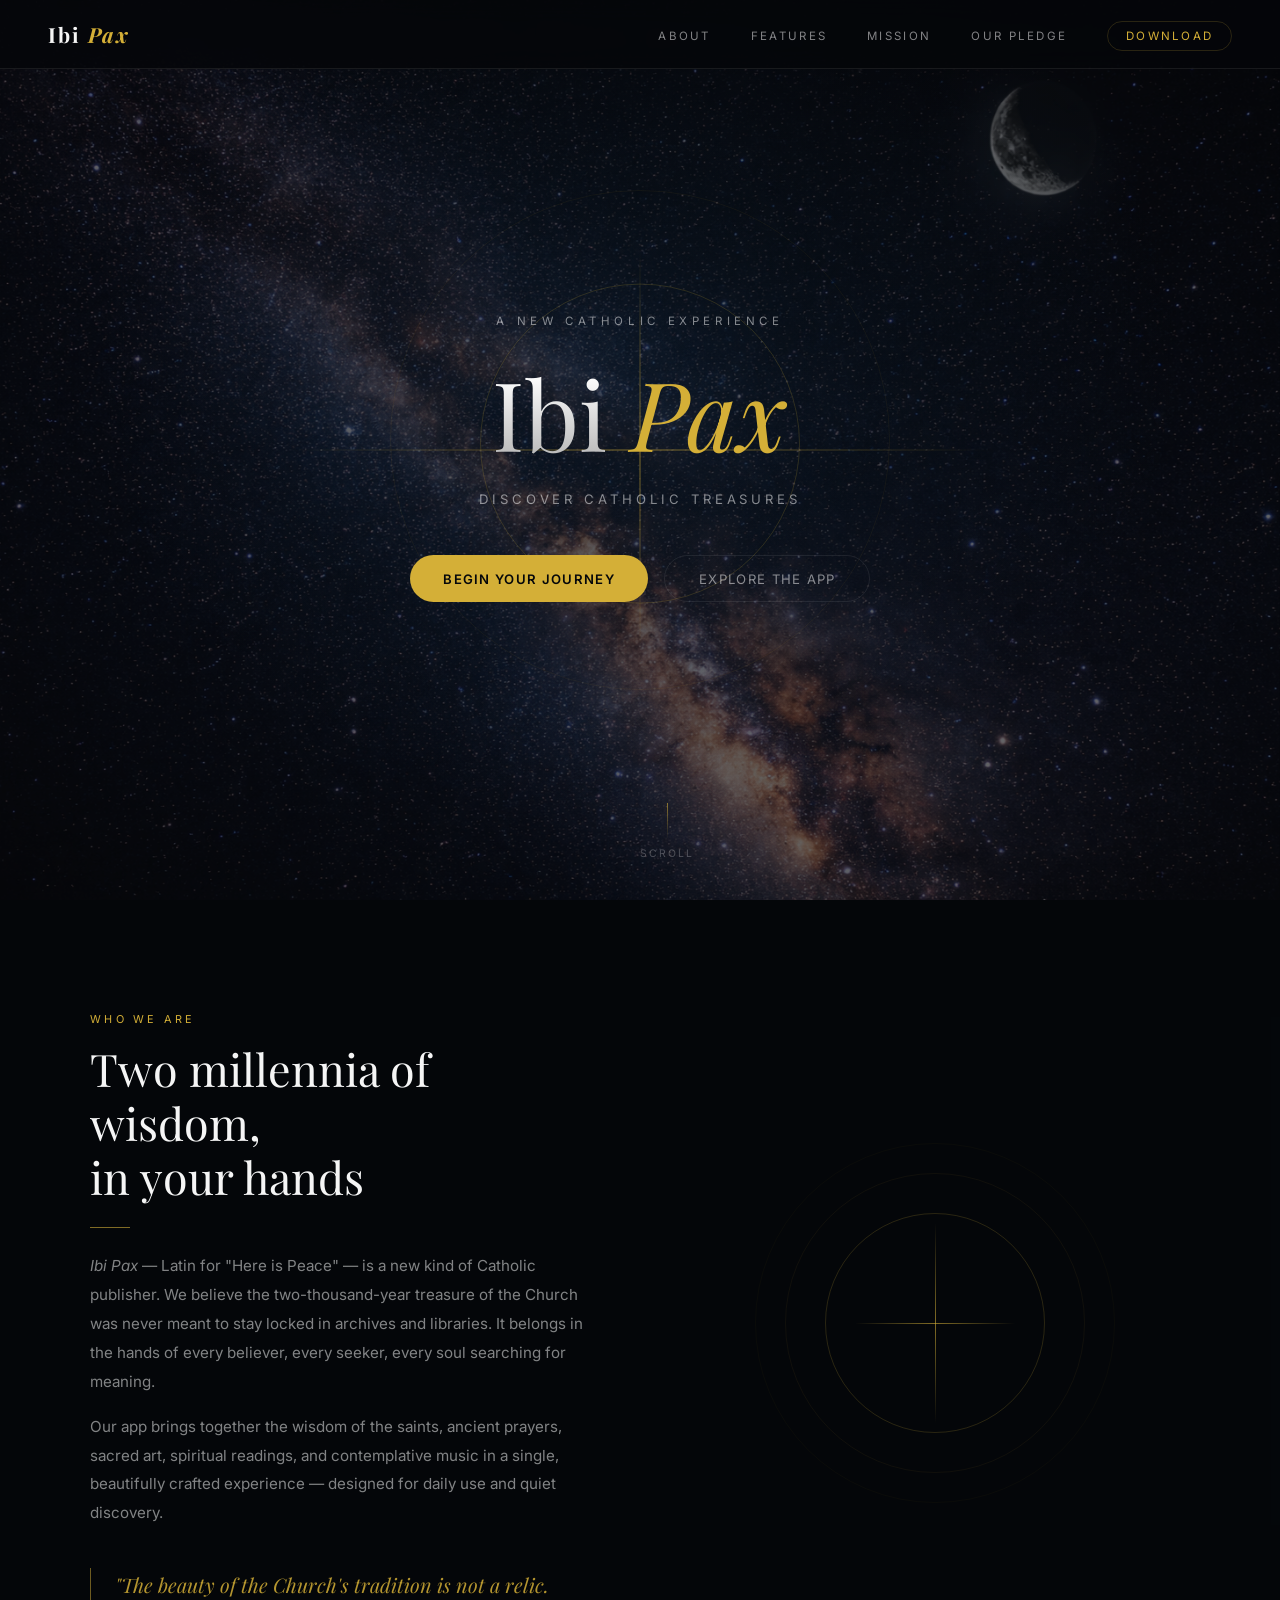
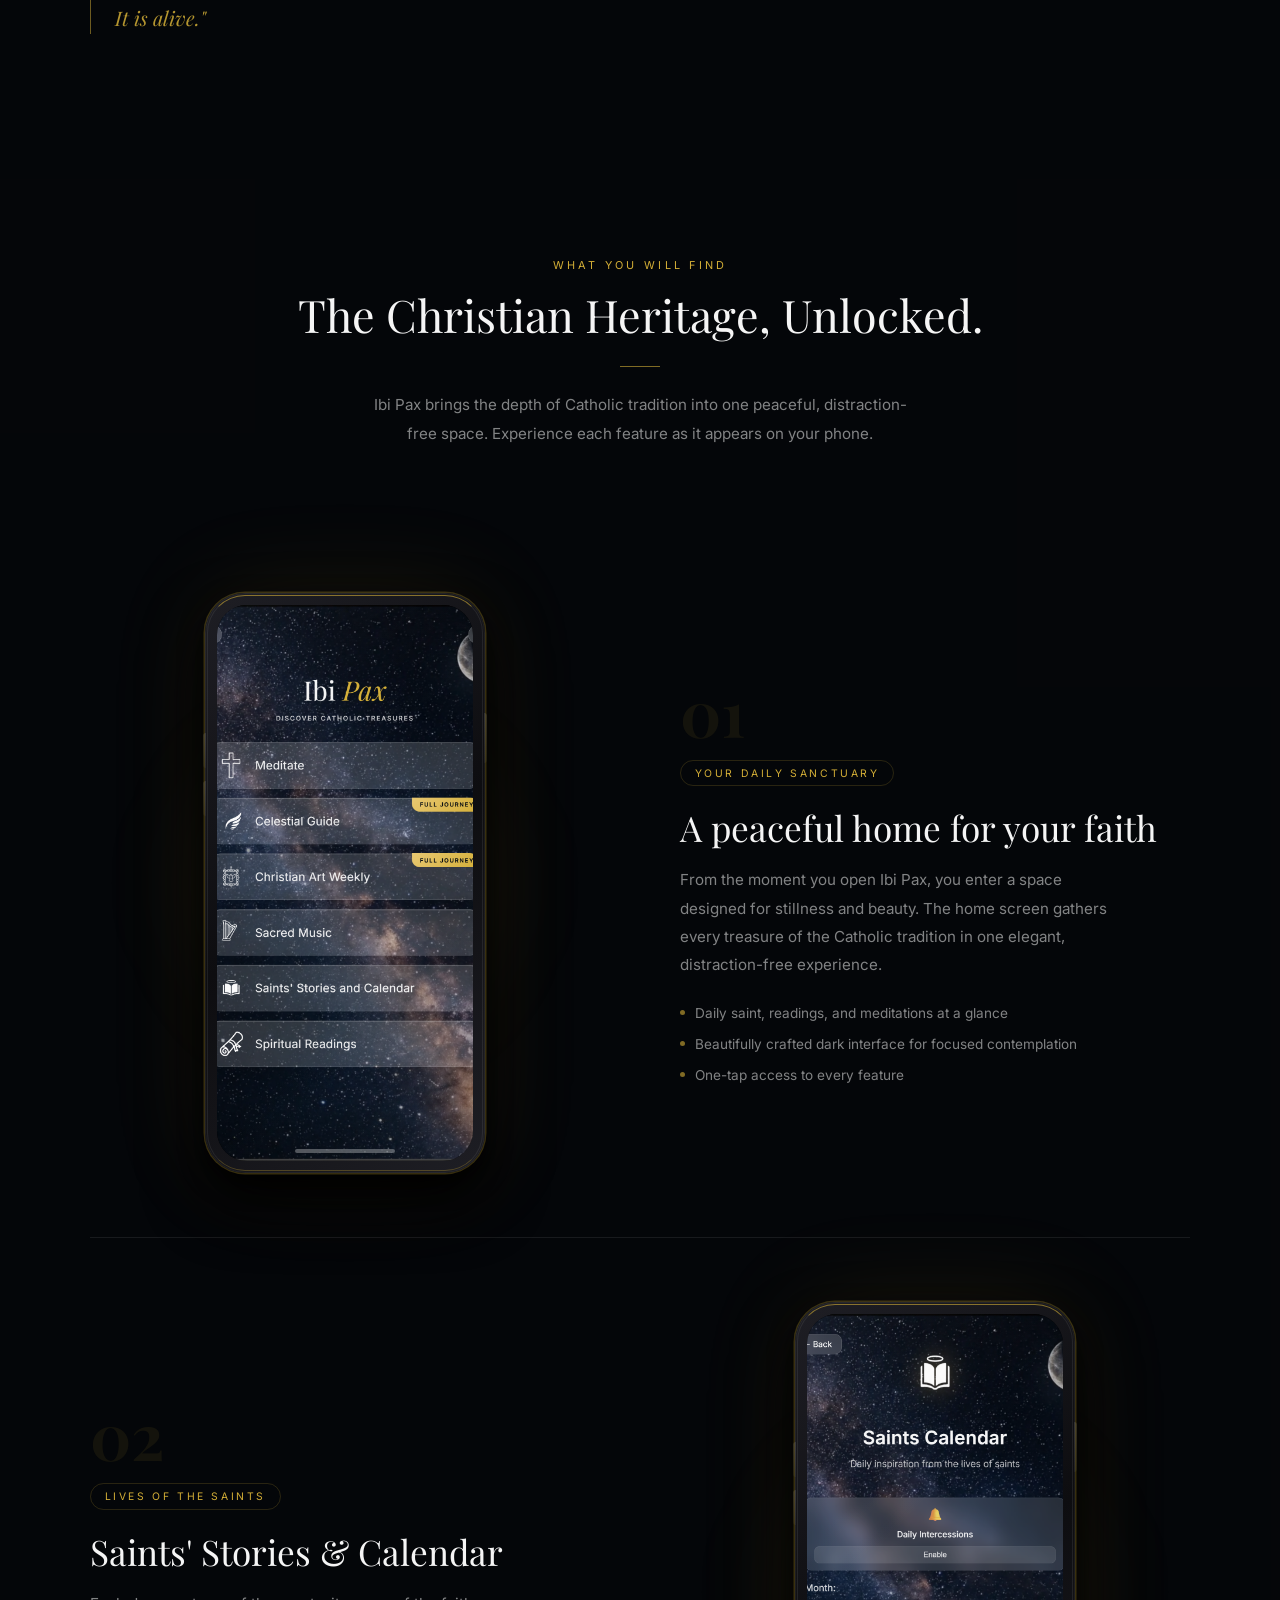
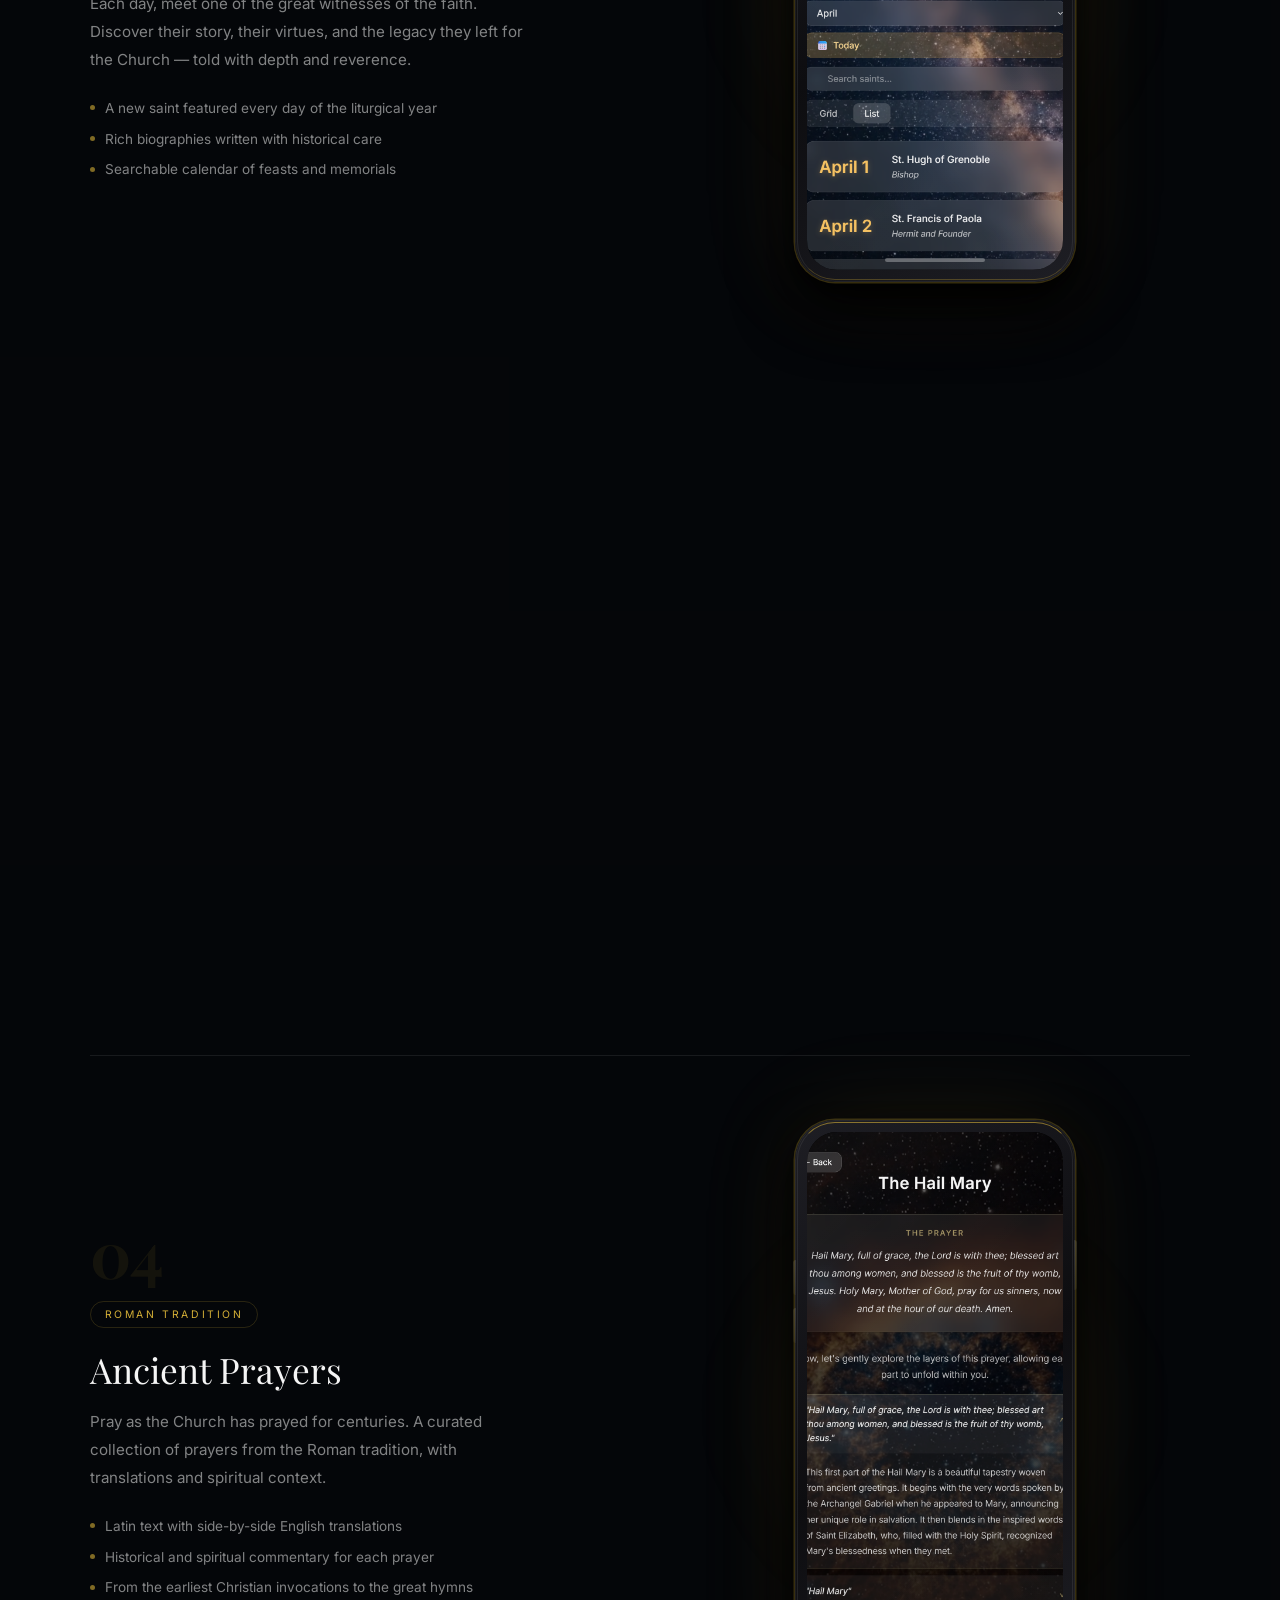
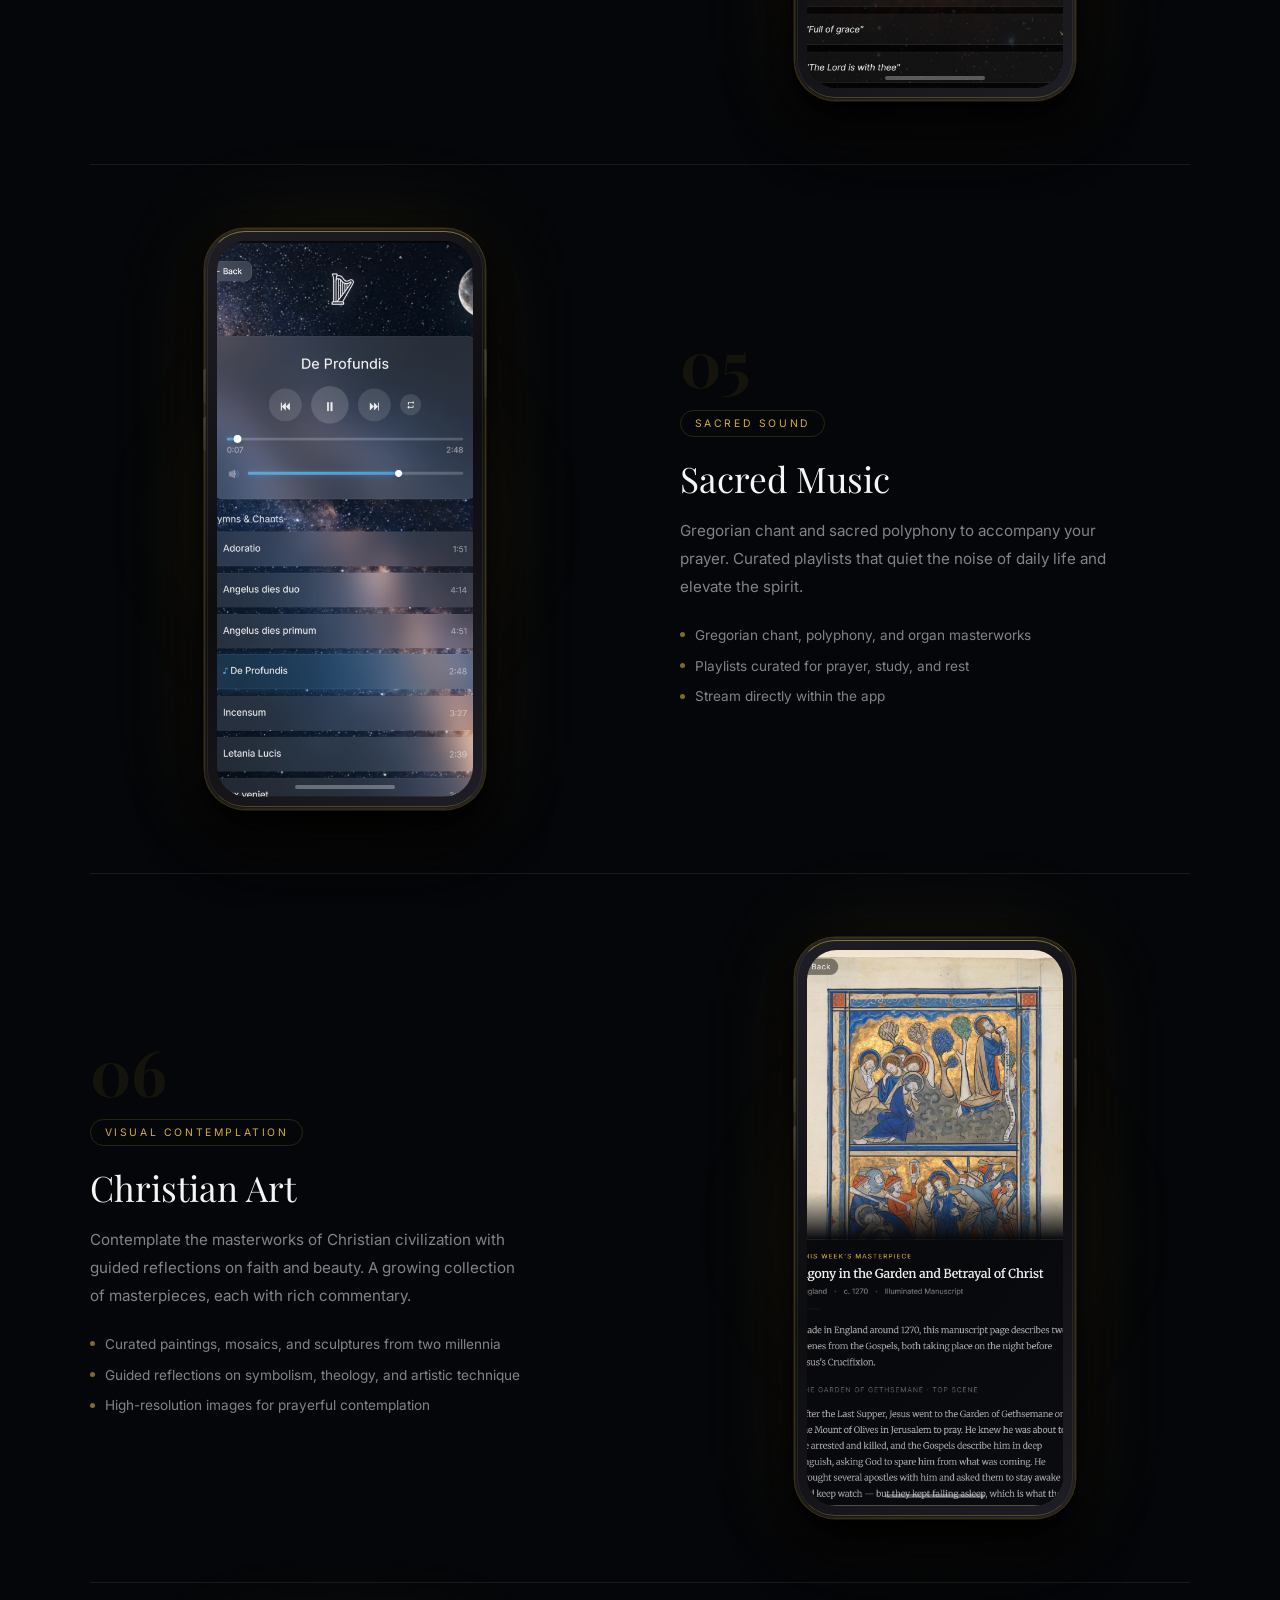
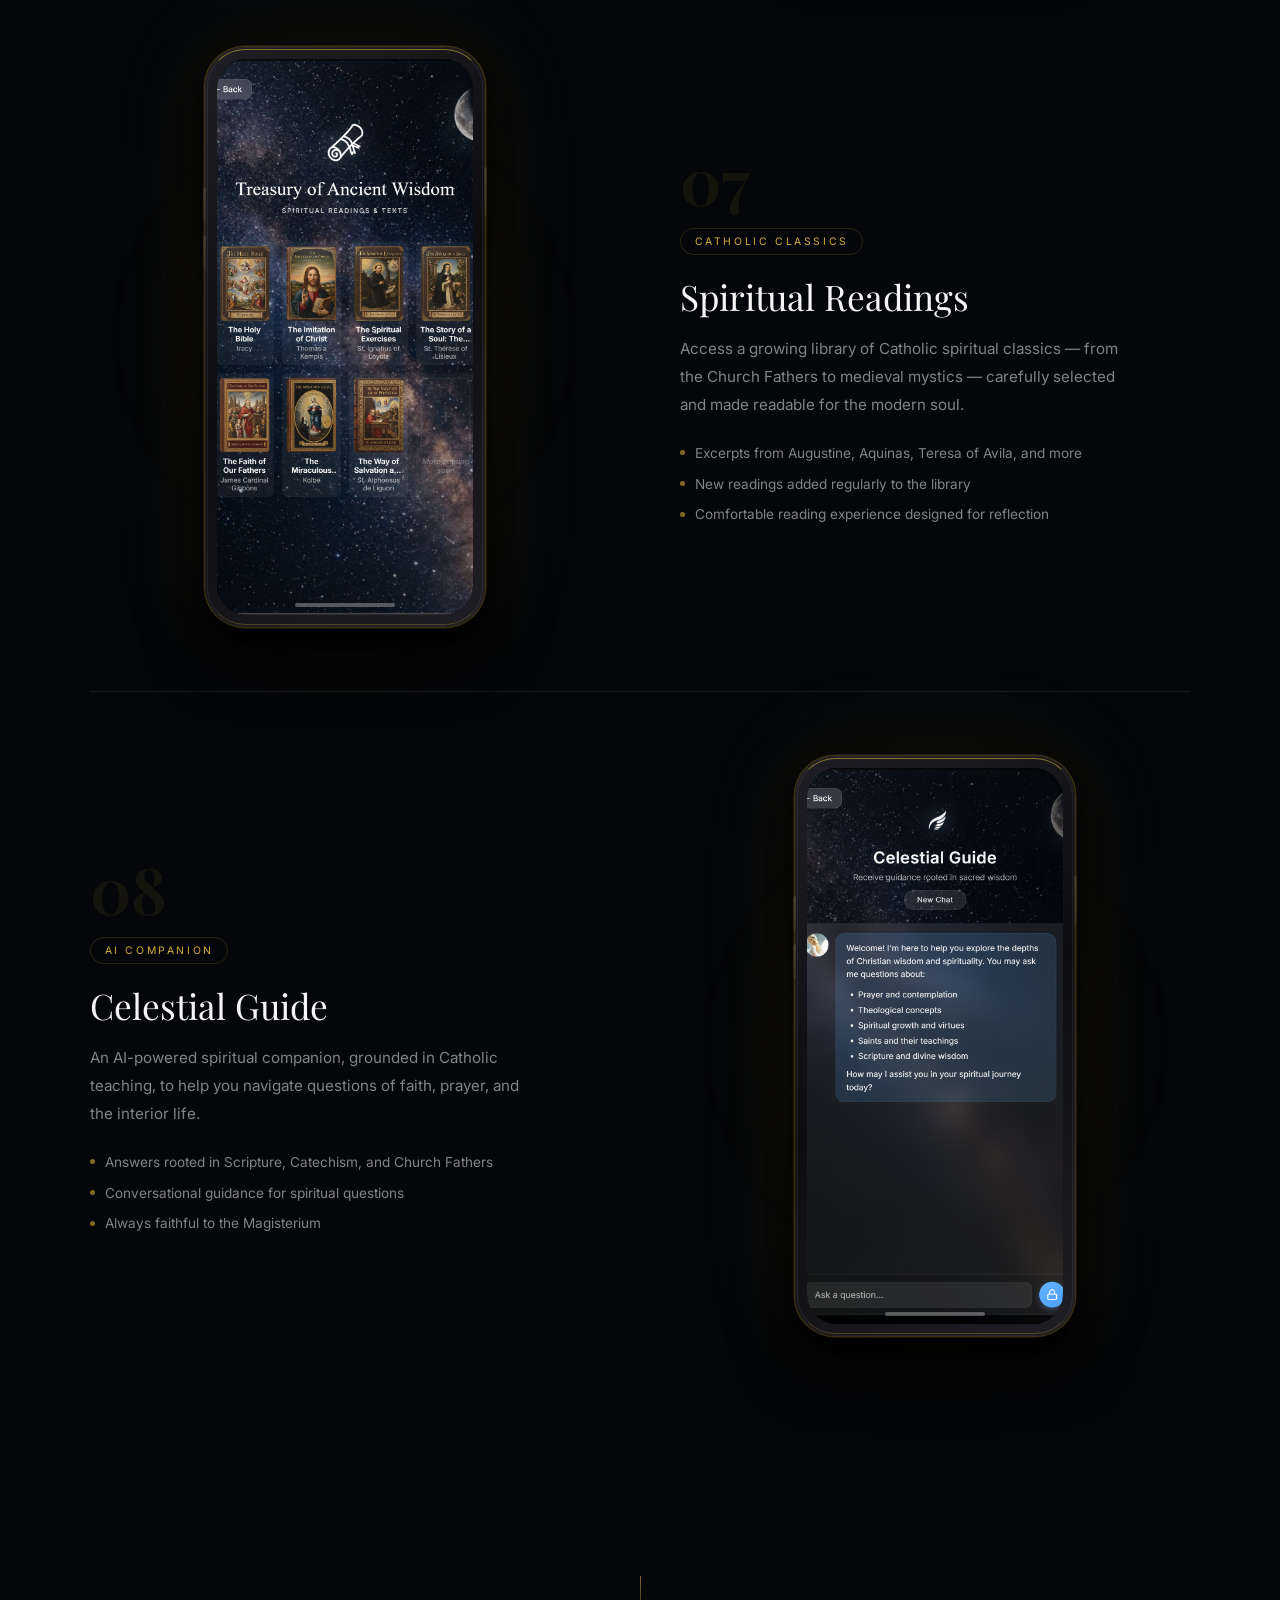
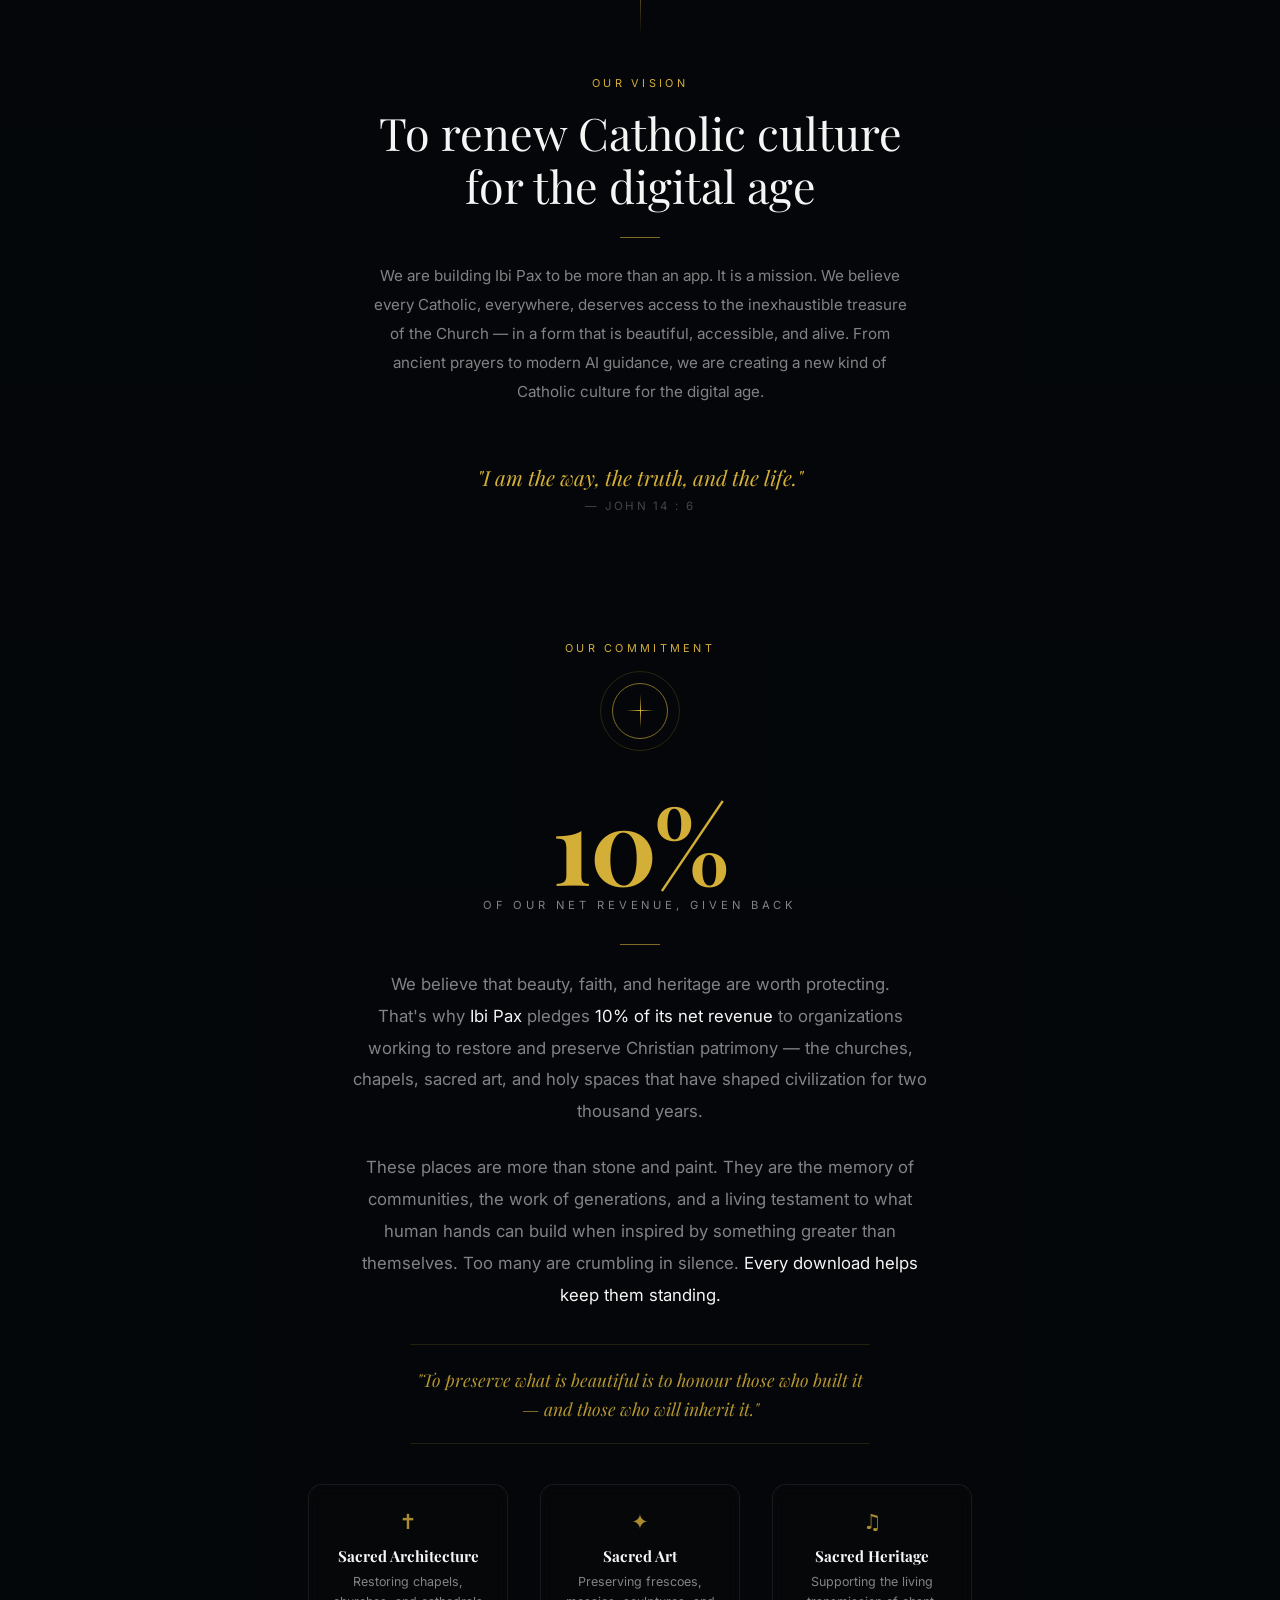
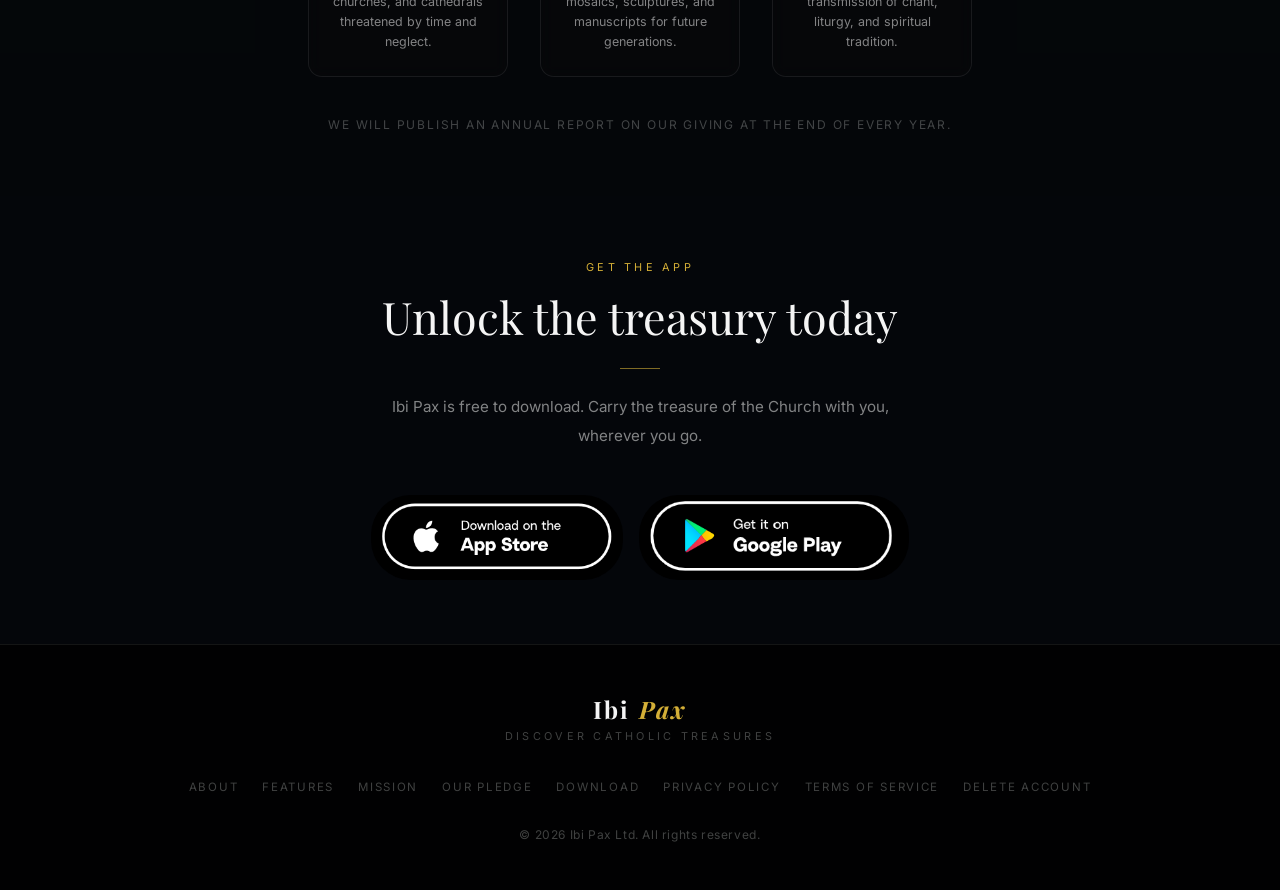
==== commit c147b8b3: "Terms and home page: one-time purchases and optional ads, no weekly art Co-Authored-By: Claude Opus " ====
--- a/index.html
+++ b/index.html
@@ -973,14 +973,14 @@
         </div>
       </div>
 
-      <!-- 6. Christian Art Weekly -->
+      <!-- 6. Christian Art -->
       <div class="feature-row reversed">
         <div class="feature-phone">
           <div class="phone-glow"></div>
           <div class="phone-frame">
             <div class="phone-bezel-buttons"></div>
             <div class="phone-screen">
-              <img src="screenshot-christian-art-weekly.png" alt="Christian Art Weekly screen"/>
+              <img src="screenshot-christian-art-weekly.png" alt="Christian Art screen"/>
               <div class="phone-nav-bar"><div class="phone-nav-pill"></div></div>
             </div>
           </div>
@@ -988,10 +988,10 @@
         <div class="feature-text">
           <div class="feature-number">06</div>
           <span class="feature-tag">Visual Contemplation</span>
-          <h3 class="feature-title">Christian Art Weekly</h3>
+          <h3 class="feature-title">Christian Art</h3>
           <p class="feature-desc">
             Contemplate the masterworks of Christian civilization with guided reflections
-            on faith and beauty. A new masterpiece each week, with rich commentary.
+            on faith and beauty. A growing collection of masterpieces, each with rich commentary.
           </p>
           <ul class="feature-bullets">
             <li>Curated paintings, mosaics, and sculptures from two millennia</li>
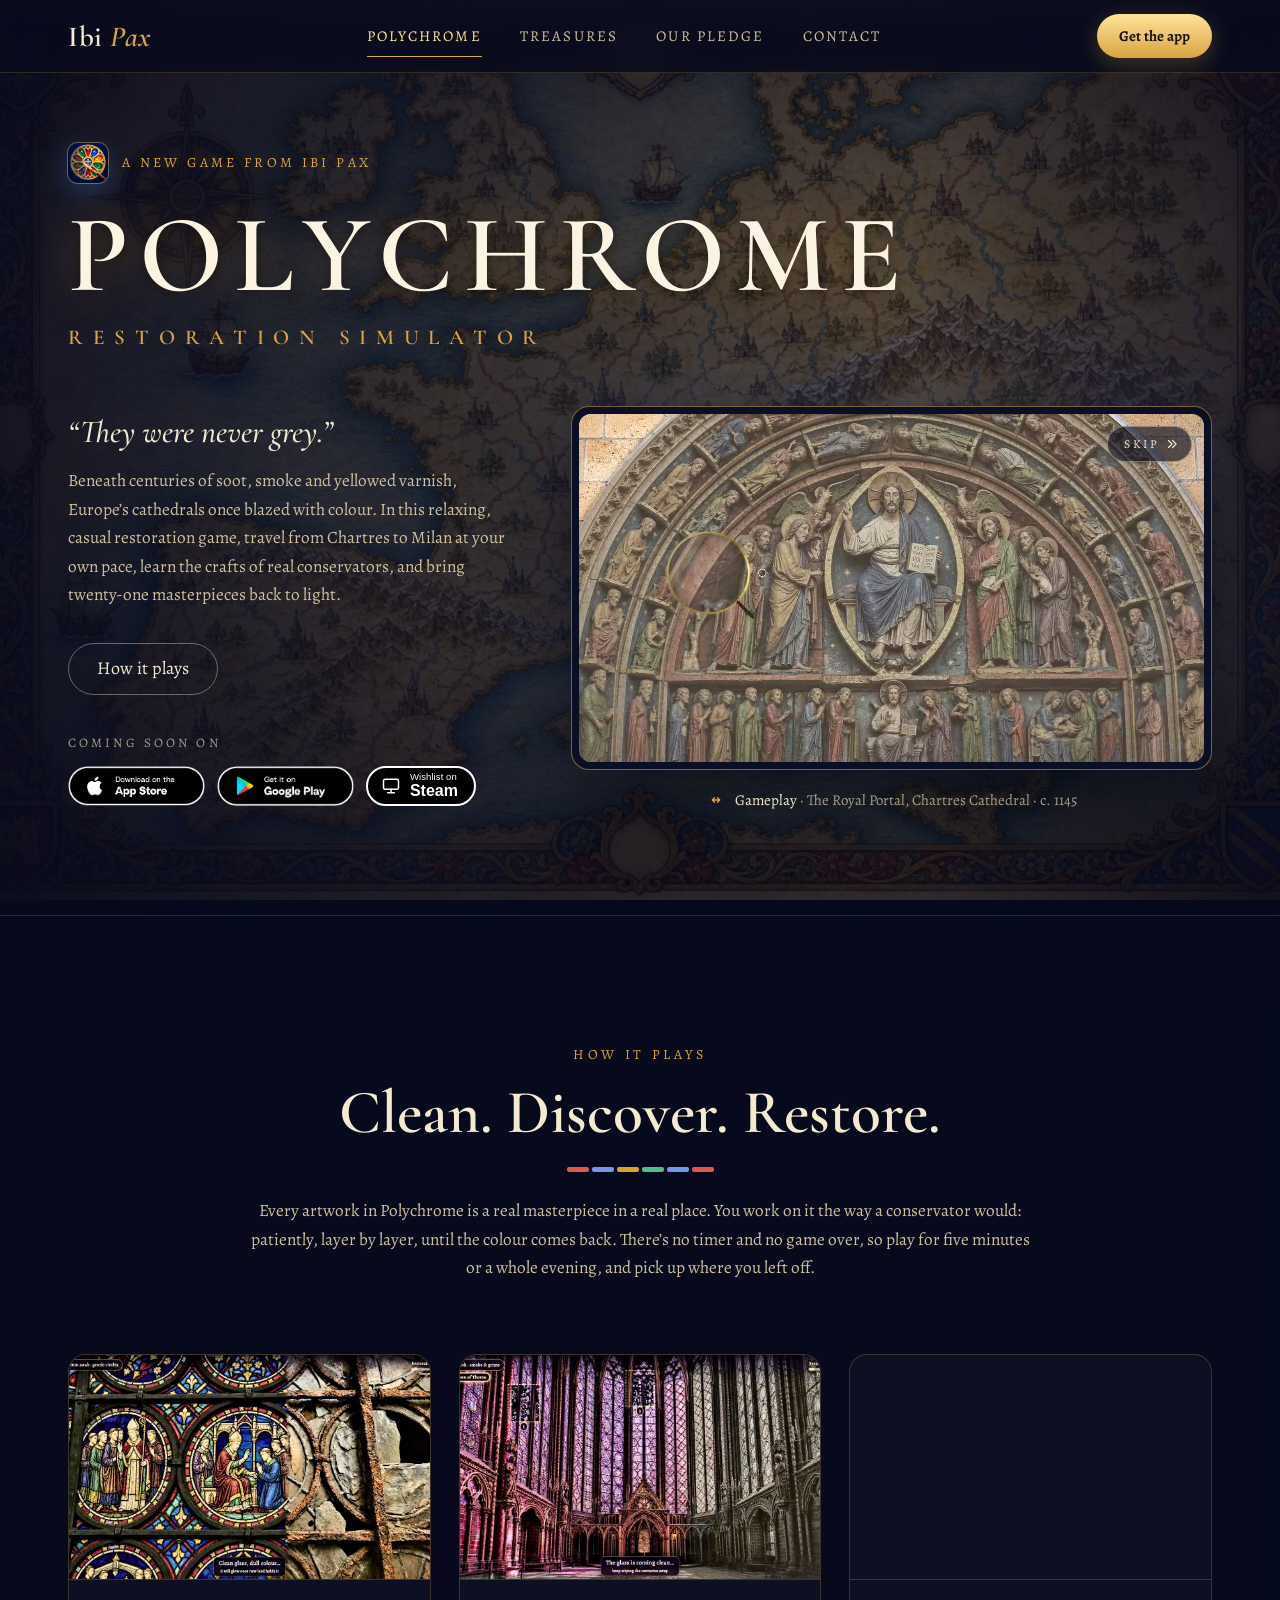
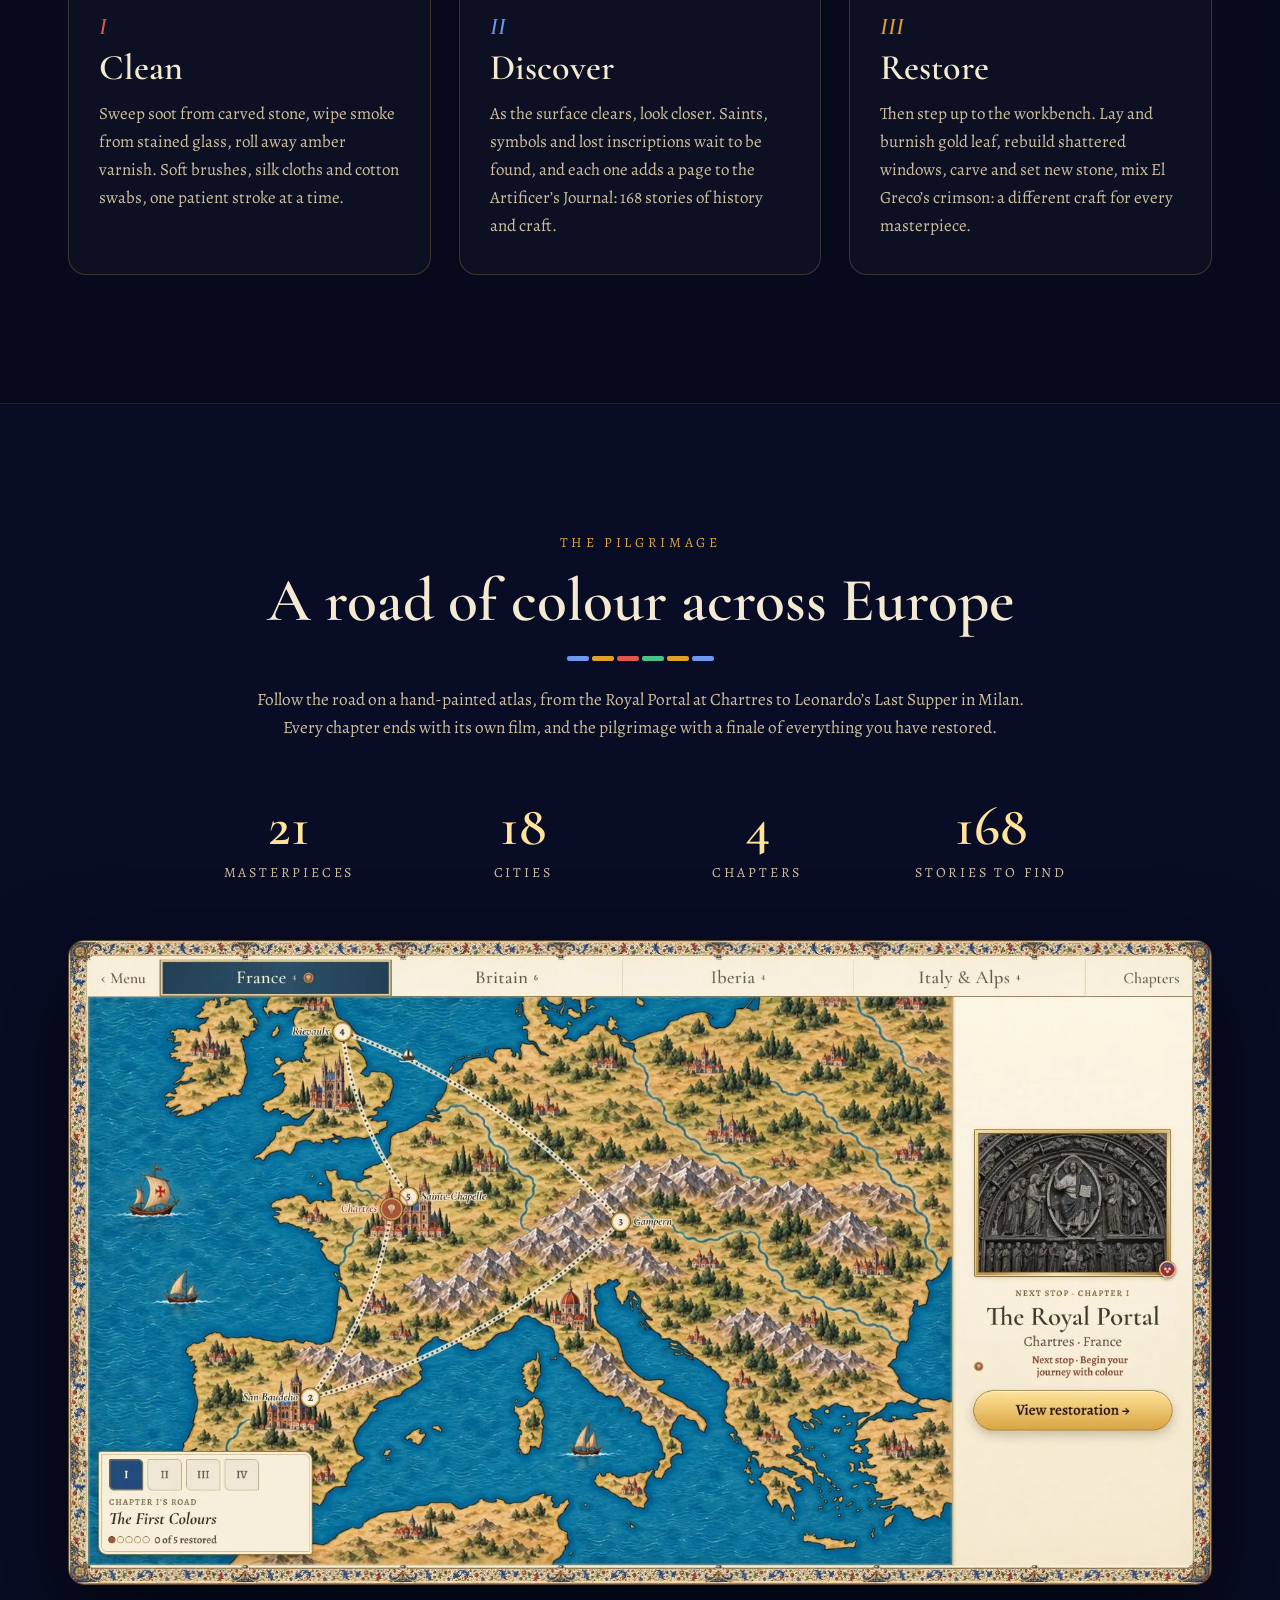
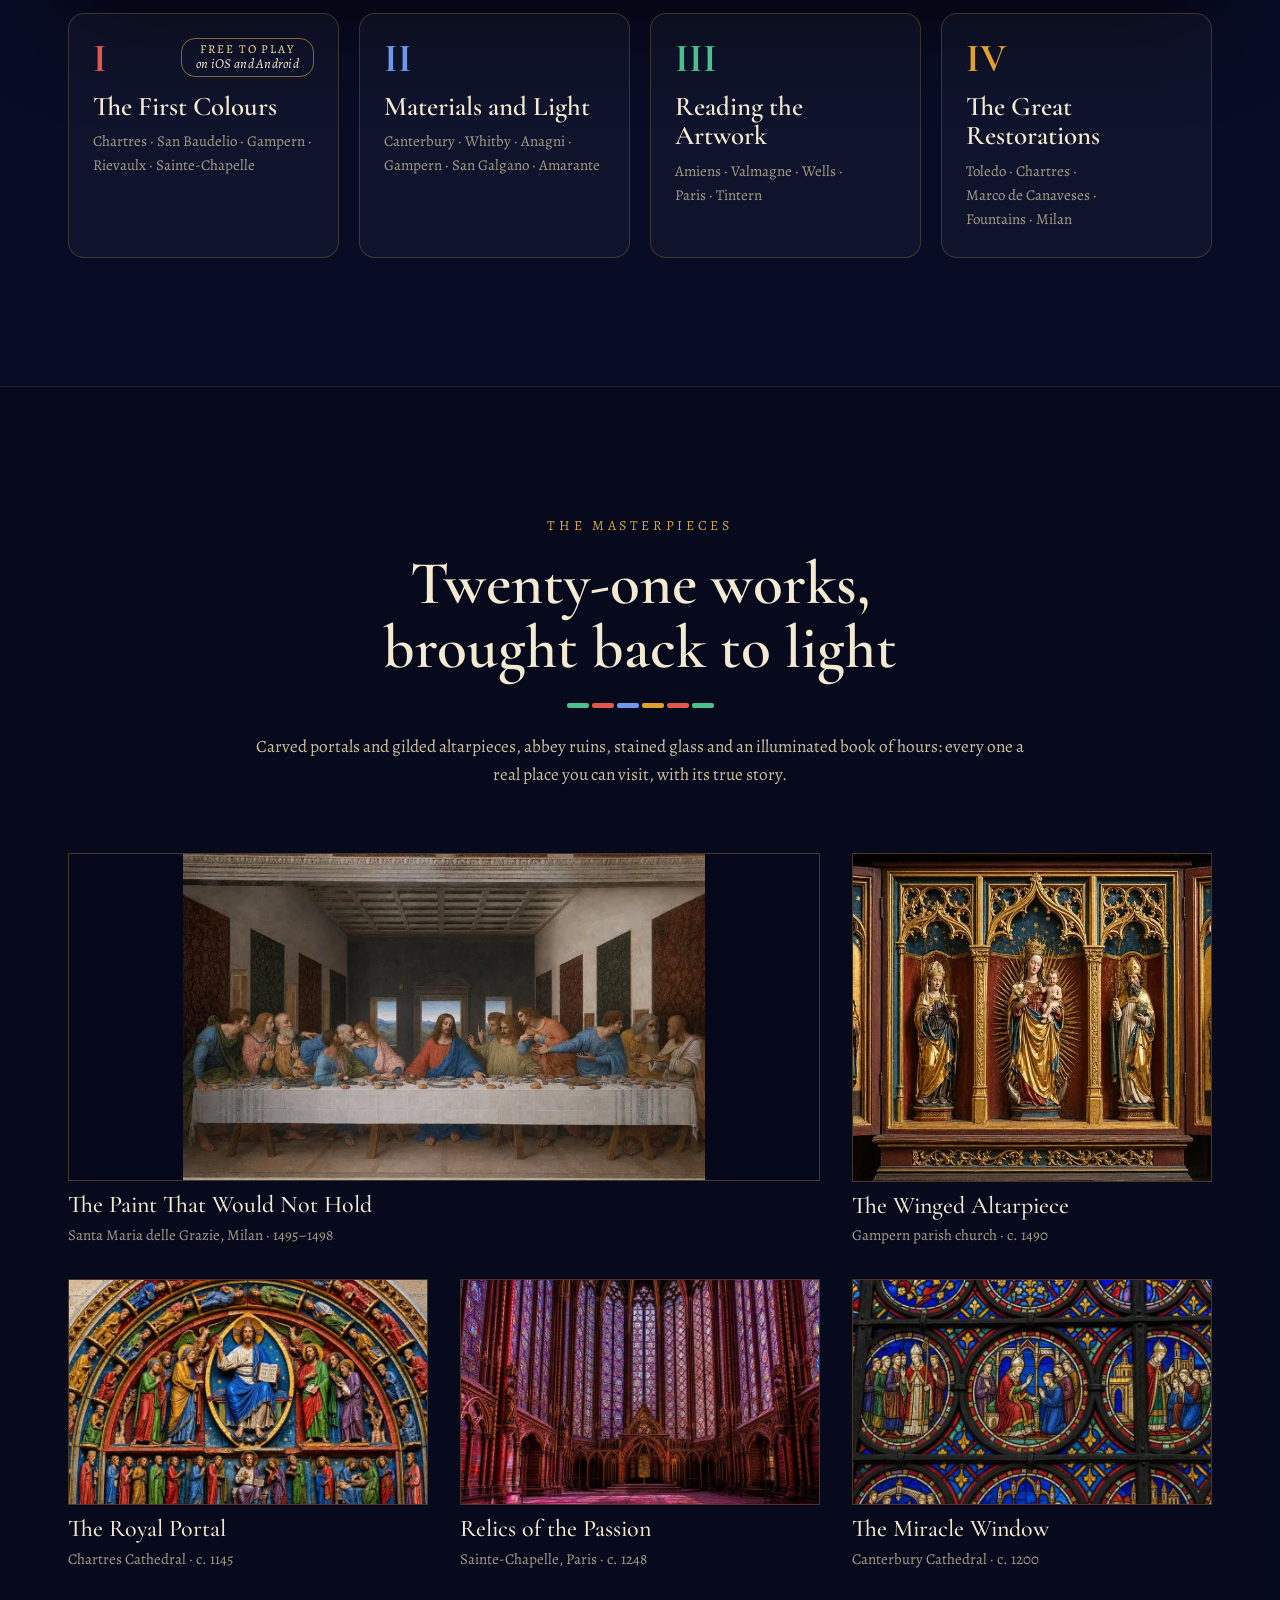
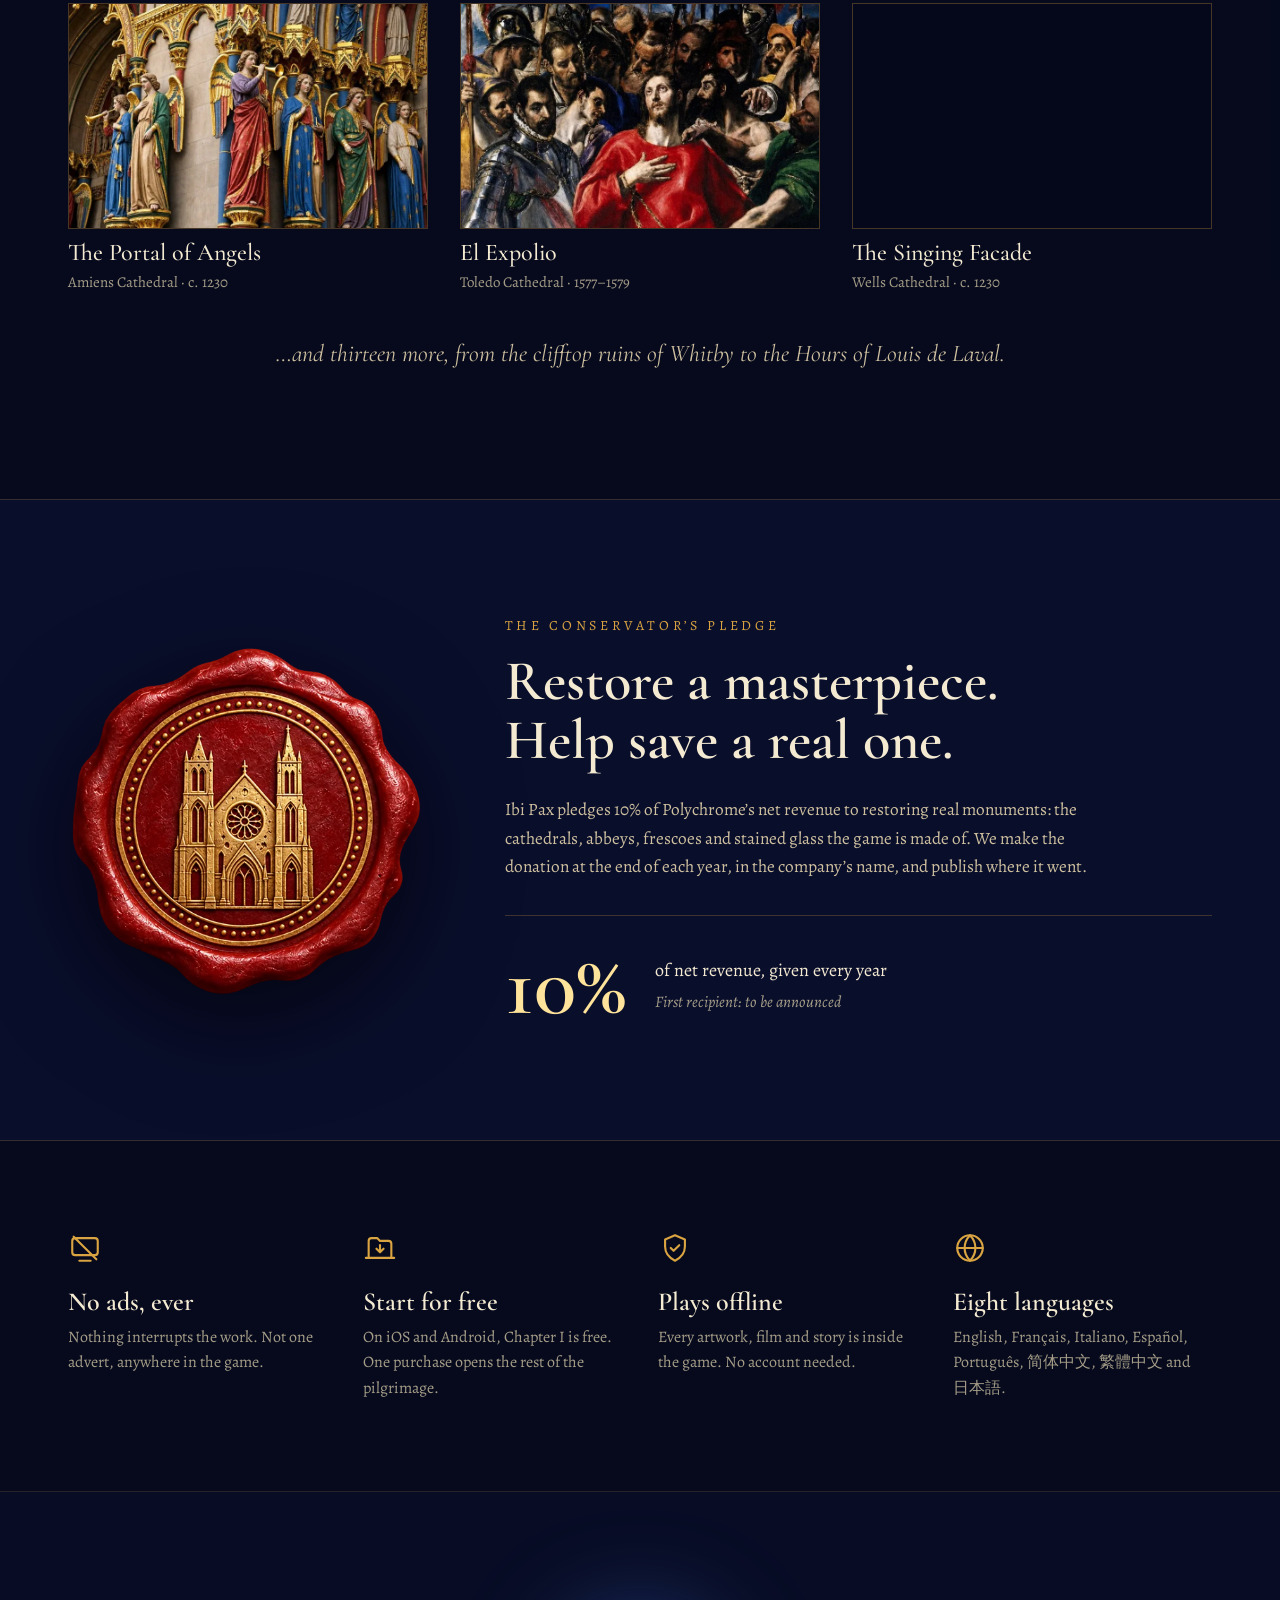
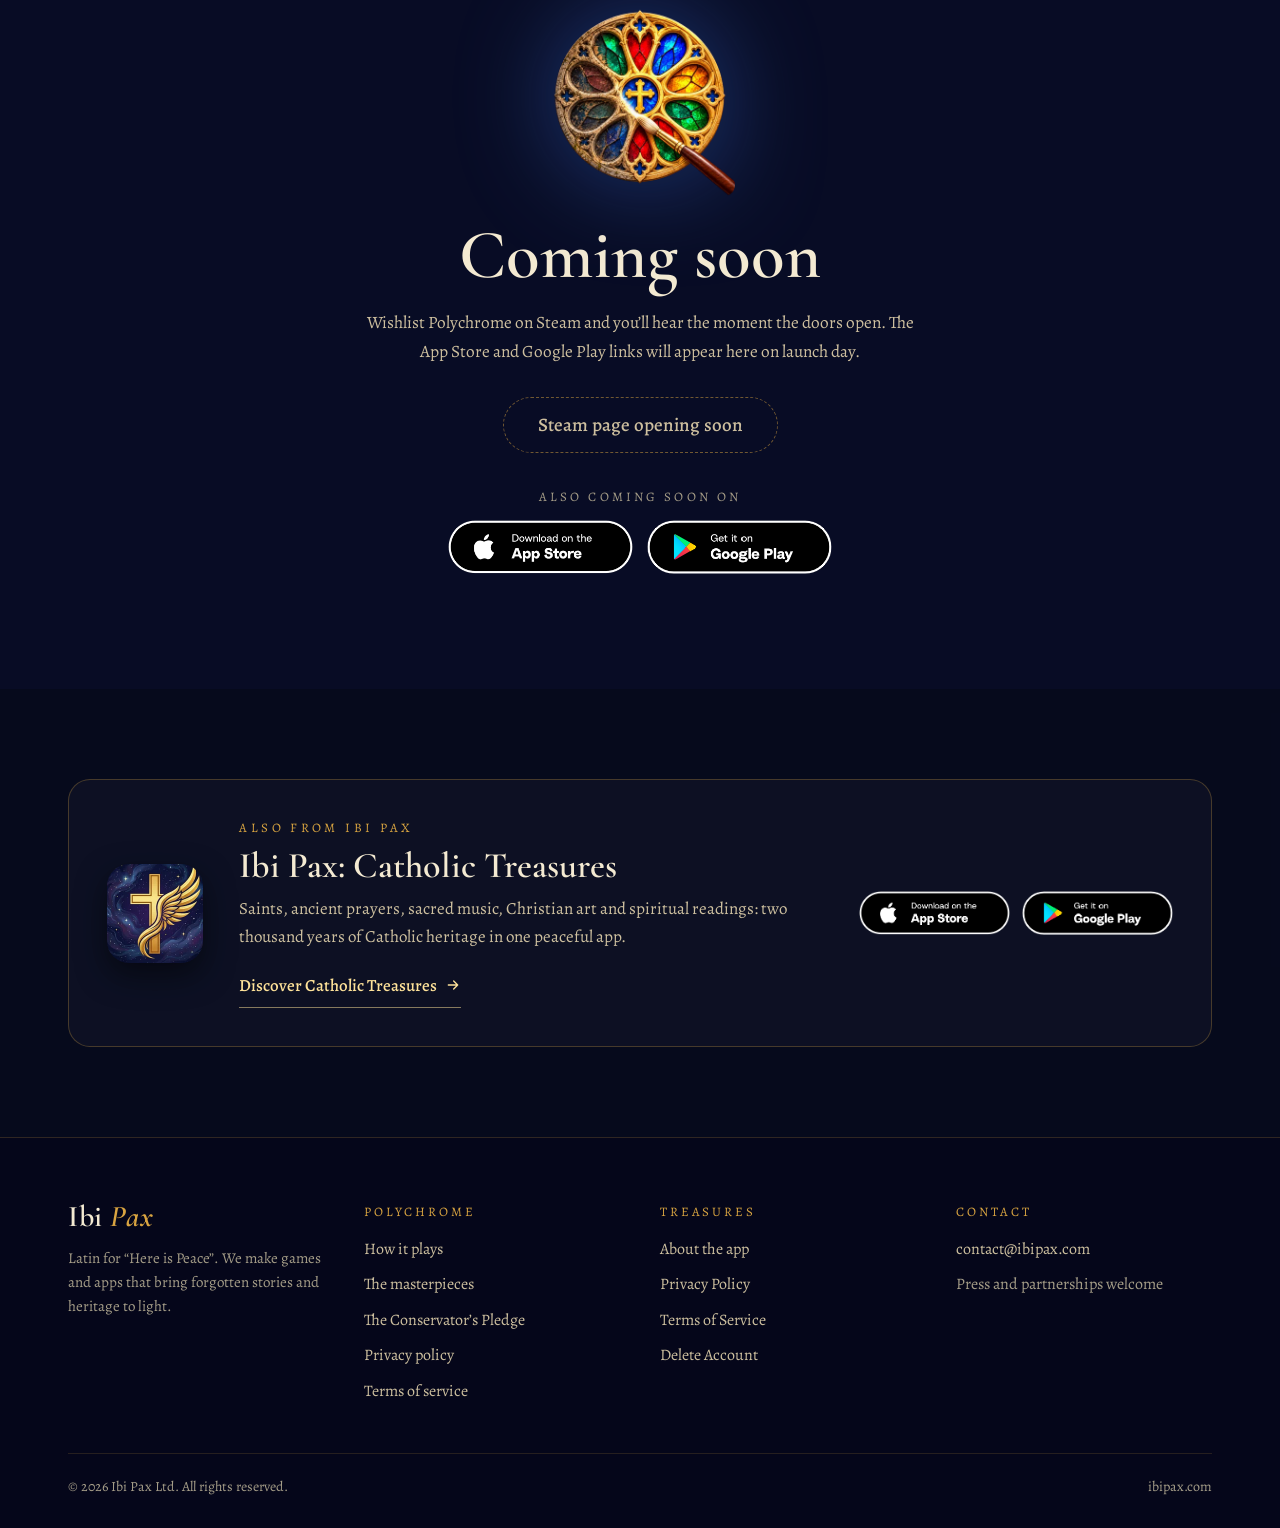
==== commit 9a7fc521: "New site: Polychrome homepage and Catholic Treasures page - index.html is now the Polychrome: Restor" ====
--- a/index.html
+++ b/index.html
@@ -1,1212 +1,357 @@
 <!DOCTYPE html>
 <html lang="en">
 <head>
-  <meta charset="UTF-8"/>
-  <meta name="viewport" content="width=device-width, initial-scale=1.0"/>
-  <meta name="theme-color" content="#05070a"/>
-  <meta name="description" content="Ibi Pax brings the two-thousand-year treasure of the Catholic Church to your phone — saints, prayers, sacred music, meditations, spiritual readings, and AI-powered guidance."/>
-  <meta property="og:title" content="Ibi Pax — Discover Catholic Treasures"/>
-  <meta property="og:description" content="Two millennia of Catholic wisdom, beautifully crafted for the digital age. Saints, prayers, sacred music, meditations, and more."/>
-  <meta property="og:type" content="website"/>
-  <meta property="og:image" content="screenshot-home-page.png"/>
-  <title>Ibi Pax — Discover Catholic Treasures</title>
-  <link rel="icon" href="icon final 2.png" type="image/png"/>
-  <link rel="preconnect" href="https://fonts.googleapis.com"/>
-  <link rel="preconnect" href="https://fonts.gstatic.com" crossorigin/>
-  <link href="https://fonts.googleapis.com/css2?family=Playfair+Display:ital,wght@0,400;0,700;1,400&family=Inter:wght@300;400;500;600&display=swap" rel="stylesheet"/>
-  <style type="text/css">@import url("https://assets.mlcdn.com/fonts.css?version=1775043");</style>
-  <style>
-    *, *::before, *::after { box-sizing: border-box; margin: 0; padding: 0; }
-
-    :root {
-      --void:     #05070a;
-      --void2:    #0a0f14;
-      --gold:     #d4af37;
-      --gold-s:   rgba(212,175,55,0.6);
-      --gold-xs:  rgba(212,175,55,0.18);
-      --text:     rgba(255,255,255,0.96);
-      --muted:    rgba(255,255,255,0.50);
-      --dim:      rgba(255,255,255,0.25);
-      --panel:    rgba(10,10,12,0.45);
-      --stroke:   rgba(255,255,255,0.08);
-      --radius:   14px;
-    }
-
-    a:focus-visible, button:focus-visible {
-      outline: 2px solid var(--gold);
-      outline-offset: 4px;
-    }
-
-    html { 
-      scroll-behavior: smooth; 
-      overflow-x: hidden;
-    }
-
-    body {
-      font-family: 'Inter', system-ui, sans-serif;
-      background: var(--void);
-      color: var(--text);
-      overflow-x: hidden;
-    }
-
-    /* ─── GLOBAL BACKGROUND ─── */
-    .bg-photo {
-      position: fixed; inset: 0; z-index: -2;
-      background: url('milkyway_bg.png') center center / cover no-repeat;
-    }
-    .bg-overlay {
-      position: fixed; inset: 0; z-index: -1;
-      background:
-        radial-gradient(ellipse at 50% 40%, rgba(20,60,90,0.15) 0%, transparent 60%),
-        rgba(5, 7, 10, 0.62);
-    }
-
-    /* ─── SCROLLBAR ─── */
-    ::-webkit-scrollbar { width: 4px; }
-    ::-webkit-scrollbar-track { background: var(--void); }
-    ::-webkit-scrollbar-thumb { background: var(--gold-xs); border-radius: 2px; }
-
-    /* ─── PARTICLES ─── */
-    .particles {
-      position: fixed; inset: 0; pointer-events: none; z-index: 0; overflow: hidden;
-    }
-    .p {
-      position: absolute; border-radius: 50%; background: var(--gold-s); opacity: 0;
-    }
-    .p:nth-child(1){ width:2px;  height:2px;  top:12%; left:8%;   animation: drift 18s ease-in-out 1s infinite; }
-    .p:nth-child(2){ width:3px;  height:3px;  top:58%; left:82%;  animation: drift 22s ease-in-out 3s infinite; }
-    .p:nth-child(3){ width:1.5px;height:1.5px;top:33%; left:72%;  animation: drift 20s ease-in-out 2s infinite; }
-    .p:nth-child(4){ width:2px;  height:2px;  top:77%; left:22%;  animation: drift 25s ease-in-out 4s infinite; }
-    .p:nth-child(5){ width:1px;  height:1px;  top:44%; left:91%;  animation: drift 16s ease-in-out 2.5s infinite; }
-    .p:nth-child(6){ width:2.5px;height:2.5px;top:86%; left:51%;  animation: drift 21s ease-in-out 3.5s infinite; }
-
-    @keyframes drift {
-      0%,100%{ opacity:0; transform:translate(0,0); }
-      25%    { opacity:0.5; }
-      50%    { opacity:0.7; transform:translate(15px,-40px); }
-      75%    { opacity:0.3; }
-    }
-
-    /* ─── NAV ─── */
-    nav {
-      position: fixed; top: 0; left: 0; right: 0; z-index: 100;
-      display: flex; align-items: center; justify-content: space-between;
-      padding: 1.25rem 3rem;
-      background: rgba(5,7,10,0.85);
-      backdrop-filter: blur(12px);
-      border-bottom: 1px solid var(--stroke);
-    }
-    .nav-logo {
-      font-family: 'Playfair Display', serif;
-      font-size: 1.3rem; font-weight: 700; letter-spacing: 0.1em;
-      color: var(--text); text-decoration: none;
-    }
-    .nav-logo .pax { font-style: italic; color: var(--gold); }
-
-    nav ul { list-style: none; display: flex; gap: 2.5rem; }
-    nav ul a {
-      text-decoration: none; font-size: 0.72rem; letter-spacing: 0.2em;
-      text-transform: uppercase; color: var(--muted); transition: color 0.2s;
-    }
-    nav ul a:hover { color: var(--gold); }
-    .nav-toggle {
-      display: none; background: none; border: none; cursor: pointer;
-      width: 28px; height: 20px; position: relative; z-index: 101;
-    }
-    .nav-toggle span {
-      display: block; width: 100%; height: 2px; background: var(--muted);
-      border-radius: 1px; transition: transform 0.3s, opacity 0.3s;
-      position: absolute; left: 0;
-    }
-    .nav-toggle span:nth-child(1) { top: 0; }
-    .nav-toggle span:nth-child(2) { top: 9px; }
-    .nav-toggle span:nth-child(3) { top: 18px; }
-    .nav-toggle.active span:nth-child(1) { top: 9px; transform: rotate(45deg); }
-    .nav-toggle.active span:nth-child(2) { opacity: 0; }
-    .nav-toggle.active span:nth-child(3) { top: 9px; transform: rotate(-45deg); }
-
-    .nav-cta {
-      border: 1px solid var(--gold-xs) !important; color: var(--gold) !important;
-      padding: 0.45rem 1.1rem; border-radius: 2rem;
-    }
-    .nav-cta:hover { background: var(--gold-xs) !important; }
-
-    /* ─── HERO ─── */
-    #hero {
-      min-height: 100vh;
-      display: flex; align-items: center; justify-content: center; flex-direction: column;
-      text-align: center; padding: 6rem 2rem 5rem; position: relative;
-      overflow: hidden;
-    }
-    .hero-cross { position: absolute; top: 50%; left: 50%; transform: translate(-50%, -52%); pointer-events: none; z-index: 1; }
-    .cross-h {
-      position: absolute; width: 0; height: 1px; top: 50%; left: 50%;
-      transform: translate(-50%, -50%);
-      background: linear-gradient(90deg, transparent, var(--gold-s), transparent);
-      animation: growH 2s cubic-bezier(0.22,1,0.36,1) 0.2s forwards;
-    }
-    .cross-v {
-      position: absolute; width: 1px; height: 0; top: 50%; left: 50%;
-      transform: translate(-50%, -50%);
-      background: linear-gradient(180deg, transparent, var(--gold-s), transparent);
-      animation: growV 1.5s cubic-bezier(0.22,1,0.36,1) 1s forwards;
-    }
-    @keyframes growH { to { width: 55vw; } }
-    @keyframes growV { to { height: 45vh; } }
-
-    .hero-ring {
-      position: absolute; top: 50%; left: 50%; transform: translate(-50%, -52%);
-      width: 320px; height: 320px; border-radius: 50%;
-      border: 1px solid var(--gold-xs); pointer-events: none; z-index: 1;
-      animation: ringPulse 4s ease-in-out 2s infinite;
-    }
-    .hero-ring-2 {
-      position: absolute; top: 50%; left: 50%; transform: translate(-50%, -52%);
-      width: 500px; height: 500px; border-radius: 50%;
-      border: 1px solid rgba(212,175,55,0.06); pointer-events: none; z-index: 1;
-    }
-    @keyframes ringPulse {
-      0%,100% { opacity:0.4; transform: translate(-50%,-52%) scale(1); }
-      50%      { opacity:0.8; transform: translate(-50%,-52%) scale(1.02); }
-    }
-
-    .hero-content { position: relative; z-index: 10; }
-    .hero-eyebrow {
-      font-size: 0.72rem; letter-spacing: 0.4em; text-transform: uppercase;
-      color: var(--muted); margin-bottom: 2rem; animation: fadeUp 1s ease-out 1.8s both;
-    }
-    .hero-title {
-      font-family: 'Playfair Display', serif;
-      font-size: clamp(3.2rem, 9vw, 6rem); font-weight: 400;
-      line-height: 1.1; margin-bottom: 1.6rem; animation: fadeUp 1s ease-out 2s both;
-    }
-    .hero-title .ibi {
-      background: linear-gradient(to bottom, #fff 20%, #aaa 100%);
-      background-clip: text; -webkit-background-clip: text; color: transparent;
-    }
-    .hero-title .pax { font-style: italic; color: var(--gold); }
-    .hero-sub {
-      font-size: 0.82rem; letter-spacing: 0.3em; text-transform: uppercase;
-      color: var(--muted); margin-bottom: 3rem; animation: fadeUp 1s ease-out 2.2s both;
-    }
-
-    .btn-group {
-      display: flex; gap: 1rem; justify-content: center; flex-wrap: wrap;
-      animation: fadeUp 1s ease-out 2.5s both;
-    }
-    .btn-gold {
-      display: inline-flex; align-items: center; gap: 0.5rem;
-      background: var(--gold); color: var(--void); text-decoration: none;
-      padding: 0.9rem 2.1rem; border-radius: 3rem;
-      font-size: 0.82rem; font-weight: 600; letter-spacing: 0.1em; text-transform: uppercase;
-      transition: opacity 0.2s, transform 0.2s, box-shadow 0.2s;
-    }
-    .btn-gold:hover { opacity: 0.95; transform: translateY(-2px); box-shadow: 0 6px 20px rgba(212,175,55,0.4); }
-
-    .btn-ghost {
-      display: inline-flex; align-items: center; gap: 0.5rem;
-      border: 1px solid var(--stroke); color: var(--muted); text-decoration: none;
-      padding: 0.9rem 2.1rem; border-radius: 3rem;
-      font-size: 0.82rem; letter-spacing: 0.1em; text-transform: uppercase;
-      transition: border-color 0.2s, color 0.2s, transform 0.2s, box-shadow 0.2s, background 0.2s;
-    }
-    .btn-ghost:hover {
-      border-color: var(--gold-s); color: var(--gold); background: rgba(212,175,55,0.05);
-      transform: translateY(-2px); box-shadow: 0 6px 20px rgba(212,175,55,0.15);
-    }
-
-    .hero-scroll {
-      position: absolute; bottom: 2.5rem; left: 50%; transform: translateX(-50%);
-      display: flex; flex-direction: column; align-items: center; gap: 0.5rem;
-      font-size: 0.65rem; letter-spacing: 0.2em; text-transform: uppercase;
-      color: var(--dim); animation: fadeUp 1s ease-out 3.5s both;
-    }
-    .scroll-line { width: 1px; height: 36px; background: linear-gradient(to bottom, var(--gold-s), transparent); }
-
-    @keyframes fadeUp {
-      from { opacity:0; transform: translateY(16px); }
-      to   { opacity:1; transform: translateY(0); }
-    }
-
-    /* ─── SECTION SHELL ─── */
-    section { padding: 7rem 2rem; position: relative; overflow: hidden; }
-    .inner { max-width: 1100px; margin: 0 auto; }
-
-    .s-label {
-      display: block; font-size: 0.68rem; letter-spacing: 0.3em;
-      text-transform: uppercase; color: var(--gold); margin-bottom: 1rem;
-    }
-    .s-title {
-      font-family: 'Playfair Display', serif;
-      font-size: clamp(2rem, 4vw, 2.8rem); font-weight: 400;
-      line-height: 1.2; color: var(--text); margin-bottom: 1.25rem;
-    }
-    .s-title .pax { font-style: italic; color: var(--gold); }
-    .s-body { font-size: 0.95rem; color: var(--muted); line-height: 1.9; max-width: 540px; }
-
-    .gold-line { width: 40px; height: 1px; background: var(--gold-s); margin: 1.5rem 0; }
-    .gold-line.centered { margin-left: auto; margin-right: auto; }
-
-    /* ─── ABOUT ─── */
-    #about { background: rgba(5, 7, 10, 0.72); }
-    .about-grid {
-      display: grid; grid-template-columns: 1fr 1fr; gap: 5rem; align-items: center;
-    }
-    .about-quote {
-      font-family: 'Playfair Display', serif; font-size: 1.25rem; font-style: italic;
-      color: var(--gold); border-left: 1px solid var(--gold-s);
-      padding-left: 1.5rem; margin-top: 2.5rem; line-height: 1.65; opacity: 0.85;
-    }
-    .about-visual {
-      display: flex; align-items: center; justify-content: center;
-      position: relative; height: 360px;
-    }
-    .deco-cross {
-      position: relative; width: 100%; height: 100%;
-      display: flex; align-items: center; justify-content: center;
-    }
-    .deco-ring { position: absolute; border-radius: 50%; border: 1px solid var(--gold-xs); }
-    .deco-ring:nth-child(1){ width:220px; height:220px; animation: ringPulse 5s ease-in-out infinite; }
-    .deco-ring:nth-child(2){ width:300px; height:300px; border-color: rgba(212,175,55,0.06); }
-    .deco-ring:nth-child(3){ width:360px; height:360px; border-color: rgba(212,175,55,0.03); }
-    .deco-ch, .deco-cv { position: absolute; background: linear-gradient(90deg, transparent, var(--gold-s), transparent); border-radius: 1px; }
-    .deco-ch { width:160px; height:1px; }
-    .deco-cv { width:1px; height:200px; background: linear-gradient(180deg, transparent, var(--gold-s), transparent); }
-
-    /* ═══════════════════════════════════════════════
-       PHONE FRAME — Pure CSS Android Device Mockup
-       ═══════════════════════════════════════════════ */
-
-    .phone-frame {
-      position: relative;
-      width: 280px;
-      height: 580px;
-      border-radius: 40px;
-      background: linear-gradient(145deg, #1e1e24 0%, #0d0d10 50%, #1e1e24 100%);
-      box-shadow:
-        /* Outer rim highlight */
-        0 0 0 1.5px rgba(212,175,55,0.25),
-        inset 0 0 0 1px rgba(255,255,255,0.05),
-        /* Depth shadow */
-        0 30px 60px rgba(0,0,0,0.9),
-        0 10px 25px rgba(0,0,0,0.7),
-        /* Subtle gold ambient glow */
-        0 0 100px rgba(212,175,55,0.12);
-      padding: 12px;
-      flex-shrink: 0;
-    }
-
-    /* Metallic bezel ring */
-    .phone-frame::before {
-      content: '';
-      position: absolute;
-      inset: 2px;
-      border-radius: 38px;
-      border: 1px solid rgba(255,255,255,0.08);
-      border-top-color: rgba(212,175,55,0.6);
-      border-bottom-color: rgba(212,175,55,0.3);
-      pointer-events: none;
-      z-index: 3;
-    }
-
-    /* Side button accents */
-    .phone-frame::after {
-      content: '';
-      position: absolute;
-      right: -2px;
-      top: 120px;
-      width: 3px;
-      height: 50px;
-      border-radius: 0 3px 3px 0;
-      background: linear-gradient(to bottom, rgba(255,255,255,0.1), rgba(255,255,255,0.04));
-      z-index: 3;
-    }
-
-    /* Volume buttons (left side) */
-    .phone-bezel-buttons {
-      position: absolute;
-      left: -2px;
-      top: 140px;
-      width: 3px;
-      height: 35px;
-      border-radius: 3px 0 0 3px;
-      background: linear-gradient(to bottom, rgba(255,255,255,0.1), rgba(255,255,255,0.04));
-      z-index: 3;
-    }
-    .phone-bezel-buttons::after {
-      content: '';
-      position: absolute;
-      left: 0;
-      top: 48px;
-      width: 3px;
-      height: 35px;
-      border-radius: 3px 0 0 3px;
-      background: linear-gradient(to bottom, rgba(255,255,255,0.1), rgba(255,255,255,0.04));
-    }
-
-    /* Inner screen area */
-    .phone-screen {
-      position: relative;
-      width: 100%;
-      height: 100%;
-      border-radius: 30px;
-      overflow: hidden;
-      background: #000;
-    }
-
-    /* Navigation bar at bottom */
-    .phone-nav-bar {
-      position: absolute;
-      bottom: 0; left: 0; right: 0;
-      height: 20px;
-      z-index: 5;
-      display: flex; align-items: center; justify-content: center;
-    }
-    .phone-nav-pill {
-      width: 100px; height: 4px;
-      background: rgba(255,255,255,0.3);
-      border-radius: 2px;
-    }
-
-    /* Screenshot image */
-    .phone-screen img {
-      position: absolute;
-      inset: 0;
-      width: 100%;
-      height: 100%;
-      object-fit: cover;
-      object-position: top center;
-    }
-
-    /* Screen reflection */
-    .phone-screen::after {
-      content: '';
-      position: absolute;
-      inset: 0;
-      background: linear-gradient(
-        135deg,
-        rgba(255,255,255,0.04) 0%,
-        transparent 40%,
-        transparent 60%,
-        rgba(255,255,255,0.01) 100%
-      );
-      pointer-events: none;
-      z-index: 4;
-    }
-
-    /* ═══════════════════════════════════════════════
-       FEATURE SHOWCASE SECTIONS
-       ═══════════════════════════════════════════════ */
-
-    #features-showcase { background: rgba(5, 7, 10, 0.68); }
-
-    .feat-header { text-align: center; margin-bottom: 5rem; }
-    .feat-header .s-body { margin: 0 auto; text-align: center; }
-
-    /* Each feature row */
-    .feature-row {
-      display: grid;
-      grid-template-columns: 1fr 1fr;
-      gap: 5rem;
-      align-items: center;
-      padding: 4rem 0;
-      position: relative;
-    }
-    .feature-row + .feature-row {
-      border-top: 1px solid var(--stroke);
-    }
-
-    /* Reverse layout for alternating rows */
-    .feature-row.reversed { direction: rtl; }
-    .feature-row.reversed > * { direction: ltr; }
-
-    /* Phone column */
-    .feature-phone {
-      display: flex;
-      align-items: center;
-      justify-content: center;
-      position: relative;
-    }
-
-    /* Decorative glow behind phone */
-    .phone-glow {
-      position: absolute;
-      width: 380px; height: 380px;
-      border-radius: 50%;
-      background: radial-gradient(circle, rgba(212,175,55,0.22) 0%, rgba(212,175,55,0.06) 40%, transparent 70%);
-      pointer-events: none;
-      filter: blur(45px);
-    }
-
-    /* Text column */
-    .feature-text {
-      display: flex;
-      flex-direction: column;
-      justify-content: center;
-    }
-
-    .feature-number {
-      font-family: 'Playfair Display', serif;
-      font-size: 4rem;
-      font-weight: 700;
-      color: rgba(212,175,55,0.08);
-      line-height: 1;
-      margin-bottom: 1rem;
-    }
-
-    .feature-tag {
-      display: inline-block;
-      font-size: 0.65rem;
-      letter-spacing: 0.25em;
-      text-transform: uppercase;
-      color: var(--gold);
-      margin-bottom: 1.25rem;
-      padding: 0.35rem 0.85rem;
-      border: 1px solid var(--gold-xs);
-      border-radius: 2rem;
-      width: fit-content;
-    }
-
-    .feature-title {
-      font-family: 'Playfair Display', serif;
-      font-size: clamp(1.6rem, 3vw, 2.2rem);
-      font-weight: 400;
-      line-height: 1.25;
-      color: var(--text);
-      margin-bottom: 1rem;
-    }
-    .feature-title .pax { font-style: italic; color: var(--gold); }
-
-    .feature-desc {
-      font-size: 0.95rem;
-      color: var(--muted);
-      line-height: 1.85;
-      max-width: 440px;
-      margin-bottom: 1.5rem;
-    }
-
-    .feature-bullets {
-      list-style: none;
-      display: flex;
-      flex-direction: column;
-      gap: 0.65rem;
-    }
-    .feature-bullets li {
-      font-size: 0.85rem;
-      color: var(--muted);
-      display: flex;
-      align-items: flex-start;
-      gap: 0.6rem;
-      line-height: 1.5;
-    }
-    .feature-bullets li::before {
-      content: '';
-      flex-shrink: 0;
-      width: 5px; height: 5px;
-      margin-top: 0.45rem;
-      border-radius: 50%;
-      background: var(--gold);
-      opacity: 0.6;
-    }
-
-    /* ─── SCROLL ANIMATIONS ─── */
-    .feature-row {
-      opacity: 0;
-      transform: translateY(40px);
-      transition: opacity 0.8s cubic-bezier(0.22,1,0.36,1), transform 0.8s cubic-bezier(0.22,1,0.36,1);
-    }
-    .feature-row.visible {
-      opacity: 1;
-      transform: translateY(0);
-    }
-
-    /* Phone tilt effect on hover */
-    .phone-frame {
-      transition: transform 0.6s cubic-bezier(0.22, 1, 0.36, 1);
-    }
-    .feature-phone:hover .phone-frame {
-      transform: perspective(800px) rotateY(-5deg) rotateX(2deg) scale(1.02);
-    }
-    .feature-row.reversed .feature-phone:hover .phone-frame {
-      transform: perspective(800px) rotateY(5deg) rotateX(2deg) scale(1.02);
-    }
-
-    /* ─── MISSION ─── */
-    #mission, #pledge, #download { padding-top: 4rem; padding-bottom: 4rem; }
-    #mission { text-align: center; background: rgba(5, 7, 10, 0.75); }
-    .mission-divider {
-      width: 1px; height: 60px;
-      background: linear-gradient(to bottom, var(--gold-s), transparent);
-      margin: 0 auto 2.5rem;
-    }
-    #mission .s-title { max-width: 700px; margin: 0 auto 1.5rem; }
-    #mission .s-body { margin: 0 auto 3.5rem; text-align: center; }
-    .verse {
-      font-family: 'Playfair Display', serif; font-style: italic;
-      font-size: 1.3rem; color: var(--gold); margin-bottom: 0.5rem;
-    }
-    .verse-ref { font-size: 0.72rem; letter-spacing: 0.2em; text-transform: uppercase; color: var(--dim); }
-
-    /* ─── DOWNLOAD ─── */
-    #download { background: rgba(5, 7, 10, 0.70); text-align: center; }
-    #download .inner { max-width: 640px; }
-    #download .s-body { margin: 0 auto 2.75rem; text-align: center; }
-    .store-row { display: flex; justify-content: center; gap: 1rem; flex-wrap: wrap; }
-    .badge {
-      display: inline-block; text-decoration: none;
-      transition: transform 0.2s, opacity 0.2s, box-shadow 0.2s;
-      border-radius: 40px; overflow: hidden; line-height: 0;
-    }
-    .badge:hover {
-      transform: translateY(-3px); opacity: 0.95;
-      box-shadow: 0 8px 25px rgba(0,0,0,0.6), 0 0 15px rgba(255,255,255,0.1);
-    }
-    .badge img { display: block; height: 85px; width: auto; object-fit: contain; }
-
-    /* ─── COMING SOON OVERLAY (remove when store links are live) ─── */
-    .badge-wrap { position: relative; display: inline-block; }
-    .badge-wrap .badge { pointer-events: none; opacity: 0.45; }
-    .badge-soon {
-      position: absolute; top: -8px; right: -10px;
-      font-size: 0.62rem; letter-spacing: 0.25em; text-transform: uppercase;
-      color: var(--gold); background: rgba(5,7,10,0.85);
-      padding: 0.3rem 0.9rem; border-radius: 2rem;
-      border: 1px solid var(--gold-xs); white-space: nowrap;
-      pointer-events: none;
-    }
-
-    /* ─── FOOTER ─── */
-    footer {
-      background: rgba(0,0,0,0.80); border-top: 1px solid var(--stroke);
-      padding: 3rem 2rem; text-align: center;
-    }
-    .footer-logo {
-      font-family: 'Playfair Display', serif; font-size: 1.5rem; font-weight: 700;
-      letter-spacing: 0.1em; color: var(--text); margin-bottom: 0.3rem;
-    }
-    .footer-logo .pax { font-style: italic; color: var(--gold); }
-    .footer-tagline {
-      font-size: 0.68rem; letter-spacing: 0.3em; text-transform: uppercase;
-      color: var(--dim); margin-bottom: 2rem;
-    }
-    .footer-links {
-      list-style: none; display: flex; justify-content: center; flex-wrap: wrap;
-      gap: 1.5rem; margin-bottom: 2rem;
-    }
-    .footer-links a {
-      text-decoration: none; font-size: 0.72rem; letter-spacing: 0.15em;
-      text-transform: uppercase; color: var(--dim); transition: color 0.2s;
-    }
-    .footer-links a:hover { color: var(--gold); }
-    .footer-copy { font-size: 0.75rem; color: var(--dim); letter-spacing: 0.05em; }
-
-    /* ─── RESPONSIVE ─── */
-    /* ─── PLEDGE ─── */
-    #pledge {
-      background: rgba(5, 7, 10, 0.78);
-      text-align: center;
-    }
-    .pledge-emblem {
-      position: relative;
-      width: 80px; height: 80px;
-      margin: 0 auto 2.5rem;
-      display: flex; align-items: center; justify-content: center;
-    }
-    .pledge-emblem-ring {
-      position: absolute; border-radius: 50%; border: 1px solid var(--gold-xs);
-    }
-    .pledge-emblem-ring:nth-child(1) { width: 80px; height: 80px; animation: ringPulse 5s ease-in-out infinite; }
-    .pledge-emblem-ring:nth-child(2) { width: 56px; height: 56px; border-color: var(--gold-s); }
-    .pledge-emblem-ch {
-      position: absolute; width: 28px; height: 1px;
-      background: linear-gradient(90deg, transparent, var(--gold), transparent);
-    }
-    .pledge-emblem-cv {
-      position: absolute; width: 1px; height: 34px;
-      background: linear-gradient(180deg, transparent, var(--gold), transparent);
-    }
-    .pledge-number {
-      font-family: 'Playfair Display', serif;
-      font-size: clamp(3.5rem, 10vw, 6.5rem);
-      font-weight: 700;
-      color: var(--gold);
-      line-height: 1;
-      margin-bottom: 0.2rem;
-      letter-spacing: -0.02em;
-    }
-    .pledge-number-label {
-      font-size: 0.7rem; letter-spacing: 0.35em; text-transform: uppercase;
-      color: var(--muted); margin-bottom: 2rem;
-    }
-    .pledge-body {
-      font-size: 1.05rem; color: var(--muted); line-height: 1.9;
-      max-width: 580px; margin: 0 auto 1.5rem;
-    }
-    .pledge-body em { color: var(--text); font-style: normal; }
-    .pledge-quote {
-      font-family: 'Playfair Display', serif; font-style: italic;
-      font-size: 1.1rem; color: var(--gold); opacity: 0.85;
-      max-width: 460px; margin: 2rem auto 2.5rem;
-      border-top: 1px solid var(--gold-xs); border-bottom: 1px solid var(--gold-xs);
-      padding: 1.25rem 0;
-      line-height: 1.65;
-    }
-    .pledge-pillars {
-      display: flex; justify-content: center; gap: 2rem;
-      flex-wrap: wrap; margin-top: 2rem;
-    }
-    .pledge-pillar {
-      width: 200px;
-      padding: 1.5rem 1.25rem;
-      border: 1px solid var(--stroke);
-      border-radius: var(--radius);
-      background: var(--panel);
-      backdrop-filter: blur(8px);
-      text-align: center;
-      transition: border-color 0.3s, box-shadow 0.3s;
-    }
-    .pledge-pillar:hover {
-      border-color: var(--gold-xs);
-      box-shadow: 0 4px 20px rgba(212,175,55,0.08);
-    }
-    .pledge-pillar-icon {
-      font-size: 1.3rem; margin-bottom: 0.75rem;
-      color: var(--gold); opacity: 0.8;
-    }
-    .pledge-pillar-title {
-      font-family: 'Playfair Display', serif;
-      font-size: 0.95rem; font-weight: 700;
-      color: var(--text); margin-bottom: 0.4rem;
-    }
-    .pledge-pillar-desc {
-      font-size: 0.78rem; color: var(--muted); line-height: 1.6;
-    }
-    .pledge-transparency {
-      margin-top: 2.5rem;
-      font-size: 0.75rem; letter-spacing: 0.15em; text-transform: uppercase;
-      color: var(--dim);
-    }
-    .pledge-transparency a {
-      color: var(--gold); text-decoration: none; opacity: 0.8;
-      transition: opacity 0.2s;
-    }
-    .pledge-transparency a:hover { opacity: 1; }
-
-    @media (max-width: 900px) {
-      .about-grid { grid-template-columns: 1fr; gap: 3rem; }
-      .about-visual { height: 260px; }
-
-      .feature-row {
-        grid-template-columns: 1fr;
-        gap: 3rem;
-        text-align: center;
-      }
-      .feature-row.reversed { direction: ltr; }
-
-      .feature-text { align-items: center; }
-      .feature-desc { max-width: 100%; }
-      .feature-bullets { align-items: center; }
-
-      .phone-frame { width: 240px; height: 500px; }
-    }
-
-    @media (max-width: 600px) {
-      .nav-toggle { display: block; }
-      nav { padding: 1rem 1.5rem; }
-      nav ul {
-        position: fixed; top: 0; right: 0; width: 260px; height: 100vh;
-        flex-direction: column; gap: 0; padding: 5rem 2rem 2rem;
-        background: rgba(5,7,10,0.97); backdrop-filter: blur(16px);
-        border-left: 1px solid var(--stroke);
-        transform: translateX(100%); transition: transform 0.35s ease;
-      }
-      nav ul.open { transform: translateX(0); }
-      nav ul li { padding: 0.75rem 0; border-bottom: 1px solid var(--stroke); }
-      nav ul a { font-size: 0.82rem; }
-      section { padding: 4rem 1.5rem; }
-      #mission, #pledge, #download { padding-top: 2.5rem; padding-bottom: 2.5rem; }
-
-      .phone-frame { width: 220px; height: 460px; border-radius: 32px; padding: 10px; }
-      .phone-screen { border-radius: 24px; }
-      .feature-row { padding: 3rem 0; }
-    }
-  </style>
+<meta charset="utf-8">
+<meta name="viewport" content="width=device-width, initial-scale=1">
+<title>Polychrome: Restoration Simulator | Ibi Pax</title>
+<meta name="description" content="Polychrome: Restoration Simulator is a relaxing, casual restoration game. Clean, discover and restore twenty-one real masterpieces across Europe, from Chartres to Milan, at your own pace. Coming soon to iOS, Android and Steam.">
+<link rel="canonical" href="https://ibipax.com/">
+<meta name="theme-color" content="#070a1d">
+<meta property="og:type" content="website">
+<meta property="og:site_name" content="Ibi Pax">
+<meta property="og:url" content="https://ibipax.com/">
+<meta property="og:title" content="Polychrome: Restoration Simulator">
+<meta property="og:description" content="They were never grey. A relaxing restoration game: bring twenty-one of Europe’s masterpieces back to colour, from Chartres to Milan, at your own pace. Coming soon to iOS, Android and Steam.">
+<meta property="og:image" content="https://ibipax.com/assets/img/og/polychrome.jpg">
+<meta property="og:image:width" content="1200">
+<meta property="og:image:height" content="630">
+<meta property="og:image:alt" content="Polychrome: Restoration Simulator. The Royal Portal at Chartres, half grey, half restored to colour.">
+<meta name="twitter:card" content="summary_large_image">
+<link rel="icon" href="assets/icons/polychrome-32.png" sizes="32x32" type="image/png">
+<link rel="apple-touch-icon" href="assets/icons/polychrome-180.png">
+<link rel="preload" href="assets/fonts/cormorant-garamond-latin-wght-normal.woff2" as="font" type="font/woff2" crossorigin>
+<link rel="preload" href="assets/fonts/alegreya-latin-wght-normal.woff2" as="font" type="font/woff2" crossorigin>
+<link rel="stylesheet" href="assets/css/site.css">
+<script>
+  document.documentElement.className += ' js';
+  /* Old links to the Catholic Treasures sections of the former homepage now open its own page. */
+  (function (h) { if (/^#(about|features-showcase|mission|download)$/.test(h)) location.replace('catholic-treasures.html' + h); })(location.hash);
+</script>
+<script src="assets/js/site.js" defer></script>
+<script type="application/ld+json">
+{
+  "@context": "https://schema.org",
+  "@type": "VideoGame",
+  "name": "Polychrome: Restoration Simulator",
+  "url": "https://ibipax.com/",
+  "image": "https://ibipax.com/assets/img/og/polychrome.jpg",
+  "description": "A relaxing, casual restoration game: clean, discover and restore twenty-one real masterpieces across Europe, from Chartres to Milan, using the crafts of real conservators.",
+  "genre": ["Casual", "Simulation"],
+  "gamePlatform": ["iOS", "Android", "PC"],
+  "inLanguage": ["en", "fr", "it", "es", "pt-BR", "zh-Hans", "zh-Hant", "ja"],
+  "publisher": { "@type": "Organization", "name": "Ibi Pax Ltd", "url": "https://ibipax.com/" }
+}
+</script>
 </head>
-<body>
-
-  <div class="bg-photo" aria-hidden="true"></div>
-  <div class="bg-overlay" aria-hidden="true"></div>
-
-  <div class="particles" aria-hidden="true">
-    <div class="p"></div><div class="p"></div><div class="p"></div>
-    <div class="p"></div><div class="p"></div><div class="p"></div>
+<body class="page-poly">
+<a class="skip-link" href="#main">Skip to content</a>
+
+<header class="site-header">
+  <nav class="site-nav container" aria-label="Main">
+    <a class="brand" href="index.html" aria-label="Ibi Pax, home">Ibi <em>Pax</em></a>
+    <ul class="nav-links" id="site-menu">
+      <li><a href="index.html" aria-current="page">Polychrome</a></li>
+      <li><a href="catholic-treasures.html">Treasures</a></li>
+      <li><a href="#pledge">Our Pledge</a></li>
+      <li><a href="#contact">Contact</a></li>
+      <li class="nav-links__cta"><a href="#wishlist">Get the app</a></li>
+    </ul>
+    <a class="btn btn--gold btn--small nav-cta" href="#wishlist">Get the app</a>
+    <button class="nav-toggle" type="button" aria-expanded="false" aria-controls="site-menu" aria-label="Open menu">
+      <svg class="icon-open" width="22" height="22" viewBox="0 0 24 24" fill="none" stroke="currentColor" stroke-width="1.8" stroke-linecap="round" aria-hidden="true"><path d="M4 7h16M4 12h16M4 17h16"/></svg>
+      <svg class="icon-close" width="22" height="22" viewBox="0 0 24 24" fill="none" stroke="currentColor" stroke-width="1.8" stroke-linecap="round" aria-hidden="true"><path d="M6 6l12 12M18 6L6 18"/></svg>
+    </button>
+  </nav>
+</header>
+
+<main id="main">
+
+  <section class="hero" aria-labelledby="hero-title">
+    <div class="hero__inner container">
+
+      <div class="hero__title">
+        <p class="hero__eyebrow"><img src="assets/img/polychrome/app-icon.webp" alt="" width="40" height="40">A new game from Ibi Pax</p>
+        <h1 id="hero-title">
+          <span class="hero__wordmark">POLYCHROME</span><span class="visually-hidden">: </span>
+          <span class="hero__subtitle">Restoration Simulator</span>
+        </h1>
+      </div>
+
+      <div class="hero__media">
+        <div class="compare">
+          <div class="compare__viewport" data-compare
+               data-clip="assets/video/polychrome-gameplay-1280.mp4" data-clip-small="assets/video/polychrome-gameplay-720.mp4"
+               data-clip-webm="assets/video/polychrome-gameplay-1280.webm" data-clip-small-webm="assets/video/polychrome-gameplay-720.webm"
+               data-clip-poster="assets/video/polychrome-gameplay-poster.webp" data-clip-poster-small="assets/video/polychrome-gameplay-poster-720.webp">
+            <img class="compare__img" src="assets/img/polychrome/royal-portal-before.webp"
+                 srcset="assets/img/polychrome/royal-portal-before-900.webp 900w, assets/img/polychrome/royal-portal-before.webp 1400w"
+                 sizes="(max-width: 860px) 92vw, 640px" width="1400" height="781" fetchpriority="high"
+                 alt="The Royal Portal at Chartres as found: grey stone under centuries of soot">
+            <img class="compare__img compare__img--after" src="assets/img/polychrome/royal-portal-after.webp"
+                 srcset="assets/img/polychrome/royal-portal-after-900.webp 900w, assets/img/polychrome/royal-portal-after.webp 1400w"
+                 sizes="(max-width: 860px) 92vw, 640px" width="1400" height="781" fetchpriority="high"
+                 alt="The Royal Portal restored to its medieval colours">
+            <span class="compare__chip compare__chip--after" aria-hidden="true">Restored</span>
+            <span class="compare__chip compare__chip--before" aria-hidden="true">As found</span>
+            <label class="visually-hidden" for="restore-slider">Restore the Royal Portal at Chartres</label>
+            <input class="compare__range" id="restore-slider" type="range" min="0" max="100" step="1" value="50">
+            <div class="compare__handle" aria-hidden="true">
+              <span class="compare__line"></span>
+              <span class="compare__knob"><svg width="24" height="24" viewBox="0 0 24 24" fill="none" stroke="#ffe39a" stroke-width="2" stroke-linecap="round" stroke-linejoin="round"><path d="M9 6l-6 6 6 6M15 6l6 6-6 6"/></svg></span>
+            </div>
+          </div>
+        </div>
+        <p class="compare__caption"><svg width="18" height="18" viewBox="0 0 24 24" fill="none" stroke="#d9a441" stroke-width="1.8" stroke-linecap="round" stroke-linejoin="round" aria-hidden="true"><path d="M7 12h10M10 9l-3 3 3 3M14 9l3 3-3 3"/></svg><span><strong data-clip-label="Gameplay">Drag to restore</strong> · The Royal Portal, Chartres Cathedral · c. 1145</span><button class="compare__replay" type="button" hidden>Watch the clip again</button></p>
+      </div>
+
+      <div class="hero__copy">
+        <p class="hero__tagline">“They were never grey.”</p>
+        <p class="hero__lede">Beneath centuries of soot, smoke and yellowed varnish, Europe’s cathedrals once blazed with colour. In this relaxing, casual restoration game, travel from Chartres to Milan at your own pace, learn the crafts of real conservators, and bring twenty-one masterpieces back to light.</p>
+        <div class="hero__ctas">
+          <a class="btn btn--ghost" href="#how">How it plays</a>
+        </div>
+        <div class="stores">
+          <p class="stores__label">Coming soon on</p>
+          <div class="stores__row">
+            <span class="store-badge" data-store="appStore" data-live-label="Download Polychrome on the App Store"><img src="assets/img/badges/app-store.png" alt="App Store" width="150" height="44"></span>
+            <span class="store-badge" data-store="googlePlay" data-live-label="Get Polychrome on Google Play"><img src="assets/img/badges/google-play.png" alt="Google Play" width="150" height="44"></span>
+            <a class="steam-badge" href="#wishlist" data-store="steam" aria-label="Wishlist Polychrome on Steam">
+              <svg width="20" height="20" viewBox="0 0 24 24" fill="none" stroke="#ffffff" stroke-width="1.8" stroke-linecap="round" stroke-linejoin="round" aria-hidden="true"><rect x="3" y="4" width="18" height="12" rx="2"/><path d="M8 20h8M12 16v4"/></svg>
+              <span class="steam-badge__text" aria-hidden="true"><span class="steam-badge__small">Wishlist on</span><span class="steam-badge__big">Steam</span></span>
+            </a>
+          </div>
+        </div>
+      </div>
+
+    </div>
+  </section>
+
+  <section id="how" class="section" aria-labelledby="how-title">
+    <div class="container">
+      <div class="section-head">
+        <p class="eyebrow">How it plays</p>
+        <h2 id="how-title" class="section-title">Clean. Discover. Restore.</h2>
+        <div class="glass-rule" aria-hidden="true"><span style="--c: #e2574c"></span><span style="--c: #6f97ee"></span><span style="--c: #e0a12a"></span><span style="--c: #4cc08a"></span><span style="--c: #6f97ee"></span><span style="--c: #e2574c"></span></div>
+        <p class="lede">Every artwork in Polychrome is a real masterpiece in a real place. You work on it the way a conservator would: patiently, layer by layer, until the colour comes back. There’s no timer and no game over, so play for five minutes or a whole evening, and pick up where you left off.</p>
+      </div>
+      <div class="play-grid">
+        <article class="play-card" style="--c: var(--ruby)">
+          <img src="assets/img/polychrome/play-clean-canterbury.webp" width="1200" height="669" loading="lazy" decoding="async"
+               alt="Polychrome gameplay: half of Canterbury’s Miracle Window cleaned back to blazing colour, the rest still rusted and grey">
+          <div class="play-card__body">
+            <p class="play-card__num" aria-hidden="true">I</p>
+            <h3 class="play-card__title">Clean</h3>
+            <p class="play-card__text">Sweep soot from carved stone, wipe smoke from stained glass, roll away amber varnish. Soft brushes, silk cloths and cotton swabs, one patient stroke at a time.</p>
+          </div>
+        </article>
+        <article class="play-card" style="--c: var(--sapphire)">
+          <img src="assets/img/polychrome/play-discover-sainte-chapelle.webp" width="1200" height="645" loading="lazy" decoding="async"
+               alt="Polychrome gameplay: the Sainte-Chapelle half cleaned, with a hidden detail, the Crown of Thorns, just found">
+          <div class="play-card__body">
+            <p class="play-card__num" aria-hidden="true">II</p>
+            <h3 class="play-card__title">Discover</h3>
+            <p class="play-card__text">As the surface clears, look closer. Saints, symbols and lost inscriptions wait to be found, and each one adds a page to the Artificer’s Journal: 168 stories of history and craft.</p>
+          </div>
+        </article>
+        <article class="play-card" style="--c: var(--amber)">
+          <img src="assets/img/polychrome/play-restore-gilding.webp" width="1100" height="900" loading="lazy" decoding="async"
+               alt="Polychrome gameplay: the gilding workshop, preparing worn gold on a carved Gothic arch before laying new leaf">
+          <div class="play-card__body">
+            <p class="play-card__num" aria-hidden="true">III</p>
+            <h3 class="play-card__title">Restore</h3>
+            <p class="play-card__text">Then step up to the workbench. Lay and burnish gold leaf, rebuild shattered windows, carve and set new stone, mix El Greco’s crimson: a different craft for every masterpiece.</p>
+          </div>
+        </article>
+      </div>
+    </div>
+  </section>
+
+  <section id="journey" class="section section--alt" aria-labelledby="journey-title">
+    <div class="container">
+      <div class="section-head">
+        <p class="eyebrow">The pilgrimage</p>
+        <h2 id="journey-title" class="section-title">A road of colour across Europe</h2>
+        <div class="glass-rule" aria-hidden="true"><span style="--c: #6f97ee"></span><span style="--c: #e0a12a"></span><span style="--c: #e2574c"></span><span style="--c: #4cc08a"></span><span style="--c: #e0a12a"></span><span style="--c: #6f97ee"></span></div>
+        <p class="lede">Follow the road on a hand-painted atlas, from the Royal Portal at Chartres to Leonardo’s Last Supper in Milan. Every chapter ends with its own film, and the pilgrimage with a finale of everything you have restored.</p>
+      </div>
+      <ul class="stats">
+        <li><span class="stat__num">21</span><span class="stat__label">Masterpieces</span></li>
+        <li><span class="stat__num">18</span><span class="stat__label">Cities</span></li>
+        <li><span class="stat__num">4</span><span class="stat__label">Chapters</span></li>
+        <li><span class="stat__num">168</span><span class="stat__label">Stories to find</span></li>
+      </ul>
+      <img class="atlas" src="assets/img/polychrome/atlas.webp"
+           srcset="assets/img/polychrome/atlas-900.webp 900w, assets/img/polychrome/atlas.webp 1600w"
+           sizes="(max-width: 1240px) 92vw, 1144px" width="1600" height="900" loading="lazy" decoding="async"
+           alt="Polychrome’s hand-painted atlas of Europe, showing Chapter I’s road from Chartres to San Baudelio, Gampern, Rievaulx and the Sainte-Chapelle">
+      <ol class="chapters">
+        <li class="chapter" style="--c: var(--ruby)">
+          <div class="chapter__top"><span class="chapter__num" aria-hidden="true">I</span><span class="chapter__tag"><span>Free to play</span> <span class="chapter__tag-sub">on iOS and Android</span></span></div>
+          <h3 class="chapter__title"><span class="visually-hidden">Chapter I: </span>The First Colours</h3>
+          <p class="chapter__places"><span>Chartres ·</span> <span>San Baudelio ·</span> <span>Gampern ·</span> <span>Rievaulx ·</span> <span>Sainte-Chapelle</span></p>
+        </li>
+        <li class="chapter" style="--c: var(--sapphire)">
+          <div class="chapter__top"><span class="chapter__num" aria-hidden="true">II</span></div>
+          <h3 class="chapter__title"><span class="visually-hidden">Chapter II: </span>Materials and Light</h3>
+          <p class="chapter__places"><span>Canterbury ·</span> <span>Whitby ·</span> <span>Anagni ·</span> <span>Gampern ·</span> <span>San Galgano ·</span> <span>Amarante</span></p>
+        </li>
+        <li class="chapter" style="--c: var(--emerald)">
+          <div class="chapter__top"><span class="chapter__num" aria-hidden="true">III</span></div>
+          <h3 class="chapter__title"><span class="visually-hidden">Chapter III: </span>Reading the Artwork</h3>
+          <p class="chapter__places"><span>Amiens ·</span> <span>Valmagne ·</span> <span>Wells ·</span> <span>Paris ·</span> <span>Tintern</span></p>
+        </li>
+        <li class="chapter" style="--c: var(--amber)">
+          <div class="chapter__top"><span class="chapter__num" aria-hidden="true">IV</span></div>
+          <h3 class="chapter__title"><span class="visually-hidden">Chapter IV: </span>The Great Restorations</h3>
+          <p class="chapter__places"><span>Toledo ·</span> <span>Chartres ·</span> <span>Marco de Canaveses ·</span> <span>Fountains ·</span> <span>Milan</span></p>
+        </li>
+      </ol>
+    </div>
+  </section>
+
+  <section id="masterpieces" class="section" aria-labelledby="masterpieces-title">
+    <div class="container">
+      <div class="section-head">
+        <p class="eyebrow">The masterpieces</p>
+        <h2 id="masterpieces-title" class="section-title">Twenty-one works, brought back to light</h2>
+        <div class="glass-rule" aria-hidden="true"><span style="--c: #4cc08a"></span><span style="--c: #e2574c"></span><span style="--c: #6f97ee"></span><span style="--c: #e0a12a"></span><span style="--c: #e2574c"></span><span style="--c: #4cc08a"></span></div>
+        <p class="lede">Carved portals and gilded altarpieces, abbey ruins, stained glass and an illuminated book of hours: every one a real place you can visit, with its true story.</p>
+      </div>
+      <ul class="gallery">
+        <li class="gallery__featured gallery__featured--milan"><figure class="gallery__item"><div class="gallery__frame"><img src="assets/img/polychrome/gallery-milan.webp" width="800" height="500" loading="lazy" decoding="async" alt="Leonardo’s Last Supper in Milan, restored"></div><figcaption><span class="gallery__title">The Paint That Would Not Hold</span><span class="gallery__meta">Santa Maria delle Grazie, Milan · 1495–1498</span></figcaption></figure></li>
+        <li class="gallery__featured gallery__featured--altarpiece"><figure class="gallery__item"><div class="gallery__frame"><img src="assets/img/polychrome/gallery-altarpiece.webp" width="800" height="500" loading="lazy" decoding="async" alt="The winged altarpiece at Gampern, restored"></div><figcaption><span class="gallery__title">The Winged Altarpiece</span><span class="gallery__meta">Gampern parish church · c. 1490</span></figcaption></figure></li>
+        <li><figure class="gallery__item"><div class="gallery__frame"><img src="assets/img/polychrome/gallery-royal-portal.webp" width="800" height="500" loading="lazy" decoding="async" alt="The Royal Portal at Chartres, restored"></div><figcaption><span class="gallery__title">The Royal Portal</span><span class="gallery__meta">Chartres Cathedral · c. 1145</span></figcaption></figure></li>
+        <li><figure class="gallery__item"><div class="gallery__frame"><img src="assets/img/polychrome/gallery-sainte-chapelle.webp" width="800" height="500" loading="lazy" decoding="async" alt="The Sainte-Chapelle in Paris, restored"></div><figcaption><span class="gallery__title">Relics of the Passion</span><span class="gallery__meta">Sainte-Chapelle, Paris · c. 1248</span></figcaption></figure></li>
+        <li><figure class="gallery__item"><div class="gallery__frame"><img src="assets/img/polychrome/gallery-canterbury.webp" width="800" height="500" loading="lazy" decoding="async" alt="Canterbury’s Miracle Window, restored"></div><figcaption><span class="gallery__title">The Miracle Window</span><span class="gallery__meta">Canterbury Cathedral · c. 1200</span></figcaption></figure></li>
+        <li><figure class="gallery__item"><div class="gallery__frame"><img src="assets/img/polychrome/gallery-amiens.webp" width="800" height="500" loading="lazy" decoding="async" alt="The angels of Amiens Cathedral, restored to colour"></div><figcaption><span class="gallery__title">The Portal of Angels</span><span class="gallery__meta">Amiens Cathedral · c. 1230</span></figcaption></figure></li>
+        <li><figure class="gallery__item"><div class="gallery__frame"><img src="assets/img/polychrome/gallery-toledo.webp" width="800" height="500" loading="lazy" decoding="async" alt="El Greco’s El Expolio, restored"></div><figcaption><span class="gallery__title">El Expolio</span><span class="gallery__meta">Toledo Cathedral · 1577–1579</span></figcaption></figure></li>
+        <li><figure class="gallery__item"><div class="gallery__frame"><img src="assets/img/polychrome/gallery-wells.webp" width="800" height="500" loading="lazy" decoding="async" alt="The west front of Wells Cathedral, restored to colour"></div><figcaption><span class="gallery__title">The Singing Facade</span><span class="gallery__meta">Wells Cathedral · c. 1230</span></figcaption></figure></li>
+      </ul>
+      <p class="gallery-more">…and thirteen more, from the clifftop ruins of Whitby to the Hours of Louis de Laval.</p>
+    </div>
+  </section>
+
+  <section id="pledge" class="section--pledge" aria-labelledby="pledge-title">
+    <div class="container pledge">
+      <div class="pledge__seal">
+        <img src="assets/img/polychrome/conservators-pledge-seal.webp" width="512" height="512" loading="lazy" decoding="async"
+             alt="The Conservator’s Pledge: a red wax seal stamped with a gold cathedral">
+      </div>
+      <div class="pledge__copy">
+        <p class="eyebrow">The Conservator’s Pledge</p>
+        <h2 id="pledge-title" class="section-title">Restore a masterpiece.<br>Help save a real one.</h2>
+        <p class="lede">Ibi Pax pledges 10% of Polychrome’s net revenue to restoring real monuments: the cathedrals, abbeys, frescoes and stained glass the game is made of. We make the donation at the end of each year, in the company’s name, and publish where it went.</p>
+        <div class="pledge__stat">
+          <p class="pledge__number">10%</p>
+          <div class="pledge__stat-text">
+            <p>of net revenue, given every year</p>
+            <p>First recipient: to be announced</p>
+          </div>
+        </div>
+      </div>
+    </div>
+  </section>
+
+  <section class="section section--facts" aria-label="Polychrome at a glance">
+    <ul class="container facts">
+      <li class="fact">
+        <svg width="34" height="34" viewBox="0 0 24 24" fill="none" stroke="#d9a441" stroke-width="1.5" stroke-linecap="round" stroke-linejoin="round" aria-hidden="true"><rect x="3" y="5" width="18" height="12" rx="2"/><path d="M8 21h8M4 4l16 16"/></svg>
+        <h3 class="fact__title">No ads, ever</h3>
+        <p class="fact__text">Nothing interrupts the work. Not one advert, anywhere in the game.</p>
+      </li>
+      <li class="fact">
+        <svg width="34" height="34" viewBox="0 0 24 24" fill="none" stroke="#d9a441" stroke-width="1.5" stroke-linecap="round" stroke-linejoin="round" aria-hidden="true"><path d="M4 19V7a2 2 0 0 1 2-2h4l2 2h6a2 2 0 0 1 2 2v10M2 19h20M12 10v5M9.5 12.5L12 15l2.5-2.5"/></svg>
+        <h3 class="fact__title">Start for free</h3>
+        <p class="fact__text">On iOS and Android, Chapter I is free. One purchase opens the rest of the pilgrimage.</p>
+      </li>
+      <li class="fact">
+        <svg width="34" height="34" viewBox="0 0 24 24" fill="none" stroke="#d9a441" stroke-width="1.5" stroke-linecap="round" stroke-linejoin="round" aria-hidden="true"><path d="M12 3l7 3v5c0 4.5-3 8-7 10-4-2-7-5.5-7-10V6zM9 12l2 2 4-4"/></svg>
+        <h3 class="fact__title">Plays offline</h3>
+        <p class="fact__text">Every artwork, film and story is inside the game. No account needed.</p>
+      </li>
+      <li class="fact">
+        <svg width="34" height="34" viewBox="0 0 24 24" fill="none" stroke="#d9a441" stroke-width="1.5" stroke-linecap="round" stroke-linejoin="round" aria-hidden="true"><circle cx="12" cy="12" r="9"/><path d="M3 12h18M12 3c2.5 2.6 3.8 5.6 3.8 9s-1.3 6.4-3.8 9c-2.5-2.6-3.8-5.6-3.8-9S9.5 5.6 12 3z"/></svg>
+        <h3 class="fact__title">Eight languages</h3>
+        <p class="fact__text">English, Français, Italiano, Español, Português, <span lang="zh-Hans">简体中文</span>, <span lang="zh-Hant">繁體中文</span> and <span lang="ja">日本語</span>.</p>
+      </li>
+    </ul>
+  </section>
+
+  <section id="wishlist" class="section--wishlist" aria-labelledby="wishlist-title">
+    <div class="container wishlist">
+      <img class="wishlist__emblem" src="assets/img/polychrome/rose-window.webp" width="400" height="400" loading="lazy" decoding="async" alt="">
+      <h2 id="wishlist-title" class="wishlist__title">Coming soon</h2>
+      <p class="wishlist__text">Wishlist Polychrome on Steam and you’ll hear the moment the doors open. The App Store and Google Play links will appear here on launch day.</p>
+      <a class="btn btn--gold btn--large" href="#wishlist" data-store="steam" data-pending-label="Steam page opening soon"><span class="btn__label">Wishlist on Steam</span><svg width="18" height="18" viewBox="0 0 24 24" fill="none" stroke="currentColor" stroke-width="2" stroke-linecap="round" stroke-linejoin="round" aria-hidden="true"><path d="M5 12h14M13 6l6 6-6 6"/></svg></a>
+      <div class="stores">
+        <p class="stores__label">Also coming soon on</p>
+        <div class="stores__row">
+          <span class="store-badge" data-store="appStore" data-live-label="Download Polychrome on the App Store"><img src="assets/img/badges/app-store.png" alt="App Store" width="150" height="44" loading="lazy"></span>
+          <span class="store-badge" data-store="googlePlay" data-live-label="Get Polychrome on Google Play"><img src="assets/img/badges/google-play.png" alt="Google Play" width="150" height="44" loading="lazy"></span>
+        </div>
+      </div>
+    </div>
+  </section>
+
+  <section class="section section--band" aria-labelledby="ct-title">
+    <div class="container">
+      <div class="app-band">
+        <img class="app-band__icon" src="assets/img/catholic-treasures/app-icon.webp" width="192" height="198" loading="lazy" decoding="async" alt="Catholic Treasures app icon">
+        <div class="app-band__copy">
+          <p class="eyebrow">Also from Ibi Pax</p>
+          <h2 id="ct-title" class="app-band__title">Ibi Pax: Catholic Treasures</h2>
+          <p class="app-band__text">Saints, ancient prayers, sacred music, Christian art and spiritual readings: two thousand years of Catholic heritage in one peaceful app.</p>
+          <a class="text-link" href="catholic-treasures.html">Discover Catholic Treasures<svg width="16" height="16" viewBox="0 0 24 24" fill="none" stroke="currentColor" stroke-width="2" stroke-linecap="round" stroke-linejoin="round" aria-hidden="true"><path d="M5 12h14M13 6l6 6-6 6"/></svg></a>
+        </div>
+        <div class="app-band__badges">
+          <a href="https://apps.apple.com/us/app/ibi-pax-catholic-treasures/id6767160992" target="_blank" rel="noopener" aria-label="Download Catholic Treasures on the App Store"><img src="assets/img/badges/app-store.png" alt="" width="150" height="44" loading="lazy"></a>
+          <a href="https://play.google.com/store/apps/details?id=com.ibipax.app" target="_blank" rel="noopener" aria-label="Get Catholic Treasures on Google Play"><img src="assets/img/badges/google-play.png" alt="" width="150" height="44" loading="lazy"></a>
+        </div>
+      </div>
+    </div>
+  </section>
+
+</main>
+
+<footer class="site-footer" id="contact">
+  <div class="container">
+    <div class="footer-grid">
+      <div class="footer-brand">
+        <a class="brand" href="index.html">Ibi <em>Pax</em></a>
+        <p>Latin for “Here is Peace”. We make games and apps that bring forgotten stories and heritage to light.</p>
+      </div>
+      <nav class="footer-col" aria-labelledby="footer-polychrome">
+        <h2 id="footer-polychrome">Polychrome</h2>
+        <ul>
+          <li><a href="#how">How it plays</a></li>
+          <li><a href="#masterpieces">The masterpieces</a></li>
+          <li><a href="#pledge">The Conservator’s Pledge</a></li>
+          <li><a href="polychrome-privacy-policy.html">Privacy policy</a></li>
+          <li><a href="polychrome-terms-of-service.html">Terms of service</a></li>
+        </ul>
+      </nav>
+      <nav class="footer-col" aria-labelledby="footer-ct">
+        <h2 id="footer-ct">Treasures</h2>
+        <ul>
+          <li><a href="catholic-treasures.html">About the app</a></li>
+          <li><a href="privacy-policy.html">Privacy Policy</a></li>
+          <li><a href="terms-of-service.html">Terms of Service</a></li>
+          <li><a href="delete-account.html">Delete Account</a></li>
+        </ul>
+      </nav>
+      <div class="footer-col footer-contact">
+        <h2>Contact</h2>
+        <ul>
+          <li><a href="#contact" data-email-user="contact" data-email-domain="ibipax.com">contact [at] ibipax.com</a></li>
+          <li><span>Press and partnerships welcome</span></li>
+        </ul>
+      </div>
+    </div>
+    <div class="footer-bottom">
+      <span>© 2026 Ibi Pax Ltd. All rights reserved.</span>
+      <span>ibipax.com</span>
+    </div>
   </div>
-
-  <!-- ── NAV ── -->
-  <nav>
-    <a class="nav-logo" href="#">Ibi <span class="pax">Pax</span></a>
-    <button class="nav-toggle" aria-label="Toggle menu"><span></span><span></span><span></span></button>
-    <ul>
-      <li><a href="#about">About</a></li>
-      <li><a href="#features-showcase">Features</a></li>
-      <li><a href="#mission">Mission</a></li>
-      <li><a href="#pledge">Our Pledge</a></li>
-      <li><a href="#download" class="nav-cta">Download</a></li>
-    </ul>
-  </nav>
-
-  <!-- ── HERO ── -->
-  <section id="hero">
-    <div class="hero-cross" aria-hidden="true">
-      <div class="cross-h"></div>
-      <div class="cross-v"></div>
-    </div>
-    <div class="hero-ring" aria-hidden="true"></div>
-    <div class="hero-ring-2" aria-hidden="true"></div>
-
-    <div class="hero-content">
-      <p class="hero-eyebrow">A new Catholic experience</p>
-      <h1 class="hero-title">
-        <span class="ibi">Ibi</span> <span class="pax">Pax</span>
-      </h1>
-      <p class="hero-sub">Discover Catholic Treasures</p>
-      <div class="btn-group">
-        <a href="#download" class="btn-gold">Begin your journey</a>
-        <a href="#features-showcase" class="btn-ghost">Explore the App</a>
-      </div>
-    </div>
-
-    <div class="hero-scroll" aria-hidden="true">
-      <div class="scroll-line"></div>
-      <span>Scroll</span>
-    </div>
-  </section>
-
-  <!-- ── ABOUT ── -->
-  <section id="about">
-    <div class="inner">
-      <div class="about-grid">
-        <div>
-          <span class="s-label">Who we are</span>
-          <h2 class="s-title">Two millennia of wisdom,<br/>in your hands</h2>
-          <div class="gold-line"></div>
-          <p class="s-body">
-            <em>Ibi Pax</em> — Latin for "Here is Peace" — is a new kind of Catholic publisher.
-            We believe the two-thousand-year treasure of the Church was never meant to stay
-            locked in archives and libraries. It belongs in the hands of every believer,
-            every seeker, every soul searching for meaning.
-          </p>
-          <p class="s-body" style="margin-top:1rem;">
-            Our app brings together the wisdom of the saints, ancient prayers, sacred art, spiritual readings,
-            and contemplative music in a single, beautifully crafted experience — designed
-            for daily use and quiet discovery.
-          </p>
-          <blockquote class="about-quote">
-            "The beauty of the Church's tradition is not a relic.<br/>It is alive."
-          </blockquote>
-        </div>
-        <div class="about-visual" aria-hidden="true">
-          <div class="deco-cross">
-            <div class="deco-ring"></div>
-            <div class="deco-ring"></div>
-            <div class="deco-ring"></div>
-            <div class="deco-ch"></div>
-            <div class="deco-cv"></div>
-          </div>
-        </div>
-      </div>
-    </div>
-  </section>
-
-  <!-- ══════════════════════════════════════════════════════
-       FEATURES SHOWCASE — Phone Frames + Feature Descriptions
-       ══════════════════════════════════════════════════════ -->
-  <section id="features-showcase">
-    <div class="inner">
-      <div class="feat-header">
-        <span class="s-label">What you will find</span>
-        <h2 class="s-title">The Christian Heritage, Unlocked.</h2>
-        <div class="gold-line centered"></div>
-        <p class="s-body">
-          Ibi Pax brings the depth of Catholic tradition into one peaceful, distraction-free space.
-          Experience each feature as it appears on your phone.
-        </p>
-      </div>
-
-      <!-- 1. Home / Overview -->
-      <div class="feature-row">
-        <div class="feature-phone">
-          <div class="phone-glow"></div>
-          <div class="phone-frame">
-            <div class="phone-bezel-buttons"></div>
-            <div class="phone-screen">
-              <img src="screenshot-home-page.png" alt="Ibi Pax home screen"/>
-              <div class="phone-nav-bar"><div class="phone-nav-pill"></div></div>
-            </div>
-          </div>
-        </div>
-        <div class="feature-text">
-          <div class="feature-number">01</div>
-          <span class="feature-tag">Your Daily Sanctuary</span>
-          <h3 class="feature-title">A peaceful home for your faith</h3>
-          <p class="feature-desc">
-            From the moment you open Ibi Pax, you enter a space designed for stillness and beauty.
-            The home screen gathers every treasure of the Catholic tradition in one elegant, distraction-free experience.
-          </p>
-          <ul class="feature-bullets">
-            <li>Daily saint, readings, and meditations at a glance</li>
-            <li>Beautifully crafted dark interface for focused contemplation</li>
-            <li>One-tap access to every feature</li>
-          </ul>
-        </div>
-      </div>
-
-      <!-- 2. Saints' Stories & Calendar -->
-      <div class="feature-row reversed">
-        <div class="feature-phone">
-          <div class="phone-glow"></div>
-          <div class="phone-frame">
-            <div class="phone-bezel-buttons"></div>
-            <div class="phone-screen">
-              <img src="screenshot-saints-stories-calendar.png" alt="Saints Stories and Calendar screen"/>
-              <div class="phone-nav-bar"><div class="phone-nav-pill"></div></div>
-            </div>
-          </div>
-        </div>
-        <div class="feature-text">
-          <div class="feature-number">02</div>
-          <span class="feature-tag">Lives of the Saints</span>
-          <h3 class="feature-title">Saints' Stories &amp; Calendar</h3>
-          <p class="feature-desc">
-            Each day, meet one of the great witnesses of the faith. Discover their story,
-            their virtues, and the legacy they left for the Church — told with depth and reverence.
-          </p>
-          <ul class="feature-bullets">
-            <li>A new saint featured every day of the liturgical year</li>
-            <li>Rich biographies written with historical care</li>
-            <li>Searchable calendar of feasts and memorials</li>
-          </ul>
-        </div>
-      </div>
-
-      <!-- 3. Meditate -->
-      <div class="feature-row">
-        <div class="feature-phone">
-          <div class="phone-glow"></div>
-          <div class="phone-frame">
-            <div class="phone-bezel-buttons"></div>
-            <div class="phone-screen">
-              <img src="screenshot-meditate.png" alt="Meditation feature screen"/>
-              <div class="phone-nav-bar"><div class="phone-nav-pill"></div></div>
-            </div>
-          </div>
-        </div>
-        <div class="feature-text">
-          <div class="feature-number">03</div>
-          <span class="feature-tag">Contemplation</span>
-          <h3 class="feature-title">Guided Meditation</h3>
-          <p class="feature-desc">
-            Rooted in Scripture and the spiritual masters — from the Spiritual Exercises to the writings
-            of the mystics. Find stillness, every day.
-          </p>
-          <ul class="feature-bullets">
-            <li>Meditations drawn from Ignatian, Carmelite, and Benedictine traditions</li>
-            <li>Ambient sacred music for deeper focus</li>
-            <li>Timed sessions that fit your schedule</li>
-          </ul>
-        </div>
-      </div>
-
-      <!-- 4. Ancient Prayers -->
-      <div class="feature-row reversed">
-        <div class="feature-phone">
-          <div class="phone-glow"></div>
-          <div class="phone-frame">
-            <div class="phone-bezel-buttons"></div>
-            <div class="phone-screen">
-              <img src="screenshot-ancient-prayer.png" alt="Ancient Prayers screen"/>
-              <div class="phone-nav-bar"><div class="phone-nav-pill"></div></div>
-            </div>
-          </div>
-        </div>
-        <div class="feature-text">
-          <div class="feature-number">04</div>
-          <span class="feature-tag">Roman Tradition</span>
-          <h3 class="feature-title">Ancient Prayers</h3>
-          <p class="feature-desc">
-            Pray as the Church has prayed for centuries. A curated collection of prayers
-            from the Roman tradition, with translations and spiritual context.
-          </p>
-          <ul class="feature-bullets">
-            <li>Latin text with side-by-side English translations</li>
-            <li>Historical and spiritual commentary for each prayer</li>
-            <li>From the earliest Christian invocations to the great hymns</li>
-          </ul>
-        </div>
-      </div>
-
-      <!-- 5. Sacred Music -->
-      <div class="feature-row">
-        <div class="feature-phone">
-          <div class="phone-glow"></div>
-          <div class="phone-frame">
-            <div class="phone-bezel-buttons"></div>
-            <div class="phone-screen">
-              <img src="screenshot-sacred-music.png" alt="Sacred Music screen"/>
-              <div class="phone-nav-bar"><div class="phone-nav-pill"></div></div>
-            </div>
-          </div>
-        </div>
-        <div class="feature-text">
-          <div class="feature-number">05</div>
-          <span class="feature-tag">Sacred Sound</span>
-          <h3 class="feature-title">Sacred Music</h3>
-          <p class="feature-desc">
-            Gregorian chant and sacred polyphony to accompany your prayer.
-            Curated playlists that quiet the noise of daily life and elevate the spirit.
-          </p>
-          <ul class="feature-bullets">
-            <li>Gregorian chant, polyphony, and organ masterworks</li>
-            <li>Playlists curated for prayer, study, and rest</li>
-            <li>Stream directly within the app</li>
-          </ul>
-        </div>
-      </div>
-
-      <!-- 6. Christian Art -->
-      <div class="feature-row reversed">
-        <div class="feature-phone">
-          <div class="phone-glow"></div>
-          <div class="phone-frame">
-            <div class="phone-bezel-buttons"></div>
-            <div class="phone-screen">
-              <img src="screenshot-christian-art-weekly.png" alt="Christian Art screen"/>
-              <div class="phone-nav-bar"><div class="phone-nav-pill"></div></div>
-            </div>
-          </div>
-        </div>
-        <div class="feature-text">
-          <div class="feature-number">06</div>
-          <span class="feature-tag">Visual Contemplation</span>
-          <h3 class="feature-title">Christian Art</h3>
-          <p class="feature-desc">
-            Contemplate the masterworks of Christian civilization with guided reflections
-            on faith and beauty. A growing collection of masterpieces, each with rich commentary.
-          </p>
-          <ul class="feature-bullets">
-            <li>Curated paintings, mosaics, and sculptures from two millennia</li>
-            <li>Guided reflections on symbolism, theology, and artistic technique</li>
-            <li>High-resolution images for prayerful contemplation</li>
-          </ul>
-        </div>
-      </div>
-
-      <!-- 7. Spiritual Readings -->
-      <div class="feature-row">
-        <div class="feature-phone">
-          <div class="phone-glow"></div>
-          <div class="phone-frame">
-            <div class="phone-bezel-buttons"></div>
-            <div class="phone-screen">
-              <img src="screenshot-spiritual-readings.png" alt="Spiritual Readings screen"/>
-              <div class="phone-nav-bar"><div class="phone-nav-pill"></div></div>
-            </div>
-          </div>
-        </div>
-        <div class="feature-text">
-          <div class="feature-number">07</div>
-          <span class="feature-tag">Catholic Classics</span>
-          <h3 class="feature-title">Spiritual Readings</h3>
-          <p class="feature-desc">
-            Access a growing library of Catholic spiritual classics — from the Church Fathers
-            to medieval mystics — carefully selected and made readable for the modern soul.
-          </p>
-          <ul class="feature-bullets">
-            <li>Excerpts from Augustine, Aquinas, Teresa of Avila, and more</li>
-            <li>New readings added regularly to the library</li>
-            <li>Comfortable reading experience designed for reflection</li>
-          </ul>
-        </div>
-      </div>
-
-      <!-- 8. Celestial Guide -->
-      <div class="feature-row reversed">
-        <div class="feature-phone">
-          <div class="phone-glow"></div>
-          <div class="phone-frame">
-            <div class="phone-bezel-buttons"></div>
-            <div class="phone-screen">
-              <img src="screenshot-celestial-guide.png" alt="Celestial Guide AI screen"/>
-              <div class="phone-nav-bar"><div class="phone-nav-pill"></div></div>
-            </div>
-          </div>
-        </div>
-        <div class="feature-text">
-          <div class="feature-number">08</div>
-          <span class="feature-tag">AI Companion</span>
-          <h3 class="feature-title">Celestial Guide</h3>
-          <p class="feature-desc">
-            An AI-powered spiritual companion, grounded in Catholic teaching, to help you
-            navigate questions of faith, prayer, and the interior life.
-          </p>
-          <ul class="feature-bullets">
-            <li>Answers rooted in Scripture, Catechism, and Church Fathers</li>
-            <li>Conversational guidance for spiritual questions</li>
-            <li>Always faithful to the Magisterium</li>
-          </ul>
-        </div>
-      </div>
-
-    </div>
-  </section>
-
-  <!-- ── MISSION ── -->
-  <section id="mission">
-    <div class="inner">
-      <div class="mission-divider"></div>
-      <span class="s-label" style="display:block;text-align:center;">Our vision</span>
-      <h2 class="s-title" style="text-align:center;">
-        To renew Catholic culture<br/>for the digital age
-      </h2>
-      <div class="gold-line centered"></div>
-      <p class="s-body">
-        We are building Ibi Pax to be more than an app. It is a mission. We believe every Catholic,
-        everywhere, deserves access to the inexhaustible treasure of the Church — in a form that is
-        beautiful, accessible, and alive. From ancient prayers to modern AI guidance, we are creating
-        a new kind of Catholic culture for the digital age.
-      </p>
-      <p class="verse" style="margin-top:2rem;">"I am the way, the truth, and the life."</p>
-      <p class="verse-ref">— John 14 : 6</p>
-    </div>
-  </section>
-
-  <!-- ── PLEDGE ── -->
-  <section id="pledge">
-    <div class="inner">
-      <span class="s-label">Our commitment</span>
-
-      <div class="pledge-emblem" aria-hidden="true">
-        <div class="pledge-emblem-ring"></div>
-        <div class="pledge-emblem-ring"></div>
-        <div class="pledge-emblem-ch"></div>
-        <div class="pledge-emblem-cv"></div>
-      </div>
-
-      <div class="pledge-number">10%</div>
-      <p class="pledge-number-label">of our net revenue, given back</p>
-
-      <div class="gold-line centered"></div>
-
-      <p class="pledge-body">
-        We believe that beauty, faith, and heritage are worth protecting.<br/>
-        That's why <em>Ibi Pax</em> pledges <em>10% of its net revenue</em> to organizations
-        working to restore and preserve Christian patrimony — the churches, chapels,
-        sacred art, and holy spaces that have shaped civilization for two thousand years.
-      </p>
-
-      <p class="pledge-body">
-        These places are more than stone and paint. They are the memory of communities,
-        the work of generations, and a living testament to what human hands can build
-        when inspired by something greater than themselves.
-        Too many are crumbling in silence. <em>Every download helps keep them standing.</em>
-      </p>
-
-      <blockquote class="pledge-quote">
-        "To preserve what is beautiful is to honour those who built it — and those who will inherit it."
-      </blockquote>
-
-      <div class="pledge-pillars">
-        <div class="pledge-pillar">
-          <div class="pledge-pillar-icon">✝</div>
-          <div class="pledge-pillar-title">Sacred Architecture</div>
-          <p class="pledge-pillar-desc">Restoring chapels, churches, and cathedrals threatened by time and neglect.</p>
-        </div>
-        <div class="pledge-pillar">
-          <div class="pledge-pillar-icon">✦</div>
-          <div class="pledge-pillar-title">Sacred Art</div>
-          <p class="pledge-pillar-desc">Preserving frescoes, mosaics, sculptures, and manuscripts for future generations.</p>
-        </div>
-        <div class="pledge-pillar">
-          <div class="pledge-pillar-icon">♫</div>
-          <div class="pledge-pillar-title">Sacred Heritage</div>
-          <p class="pledge-pillar-desc">Supporting the living transmission of chant, liturgy, and spiritual tradition.</p>
-        </div>
-      </div>
-
-      <p class="pledge-transparency">
-        We will publish an annual report on our giving at the end of every year.
-      </p>
-    </div>
-  </section>
-
-  <!-- ── DOWNLOAD ── -->
-  <section id="download">
-    <div class="inner" style="text-align:center;">
-      <span class="s-label">Get the app</span>
-      <h2 class="s-title">Unlock the treasury today</h2>
-      <div class="gold-line centered"></div>
-      <p class="s-body">
-        Ibi Pax is free to download. Carry the treasure of the Church with you, wherever you go.
-      </p>
-      <div class="store-row">
-        <a href="https://apps.apple.com/us/app/ibi-pax-catholic-treasures/id6767160992" class="badge" target="_blank" rel="noopener" aria-label="Download on the App Store">
-          <img src="app-store.png" alt="Download on the App Store" />
-        </a>
-        <a href="https://play.google.com/store/apps/details?id=com.ibipax.app" class="badge" target="_blank" rel="noopener" aria-label="Get it on Google Play">
-          <img src="google-store.png" alt="Get it on Google Play" />
-        </a>
-      </div>
-    </div>
-  </section>
-
-  <!-- ── FOOTER ── -->
-  <footer>
-    <div class="footer-logo">Ibi <span class="pax">Pax</span></div>
-    <p class="footer-tagline">Discover Catholic Treasures</p>
-    <ul class="footer-links">
-      <li><a href="#about">About</a></li>
-      <li><a href="#features-showcase">Features</a></li>
-      <li><a href="#mission">Mission</a></li>
-      <li><a href="#pledge">Our Pledge</a></li>
-      <li><a href="#download">Download</a></li>
-      <li><a href="privacy-policy.html">Privacy Policy</a></li>
-      <li><a href="terms-of-service.html">Terms of Service</a></li>
-      <li><a href="delete-account.html">Delete Account</a></li>
-    </ul>
-    <p class="footer-copy">&copy; 2026 Ibi Pax Ltd. All rights reserved.</p>
-  </footer>
-
-  <!-- Scroll reveal animation -->
-  <script>
-    const observer = new IntersectionObserver((entries) => {
-      entries.forEach(entry => {
-        if (entry.isIntersecting) {
-          entry.target.classList.add('visible');
-        }
-      });
-    }, {
-      threshold: 0.15,
-      rootMargin: '0px 0px -50px 0px'
-    });
-
-    document.querySelectorAll('.feature-row').forEach(row => {
-      observer.observe(row);
-    });
-
-    // Mobile nav toggle
-    const toggle = document.querySelector('.nav-toggle');
-    const navUl = document.querySelector('nav ul');
-    toggle.addEventListener('click', () => {
-      toggle.classList.toggle('active');
-      navUl.classList.toggle('open');
-    });
-    navUl.querySelectorAll('a').forEach(link => {
-      link.addEventListener('click', () => {
-        toggle.classList.remove('active');
-        navUl.classList.remove('open');
-      });
-    });
-  </script>
-
+</footer>
 </body>
 </html>
--- a/assets/css/site.css
+++ b/assets/css/site.css
@@ -0,0 +1,577 @@
+/* ibipax.com: shared styles (header, footer, Polychrome homepage, Polychrome privacy policy).
+   The Catholic Treasures page adds catholic-treasures.css on top of this file. */
+
+/* ---------- Fonts (self-hosted, SIL Open Font License; see assets/fonts) ---------- */
+@font-face { font-family: 'Cormorant Garamond'; font-style: normal; font-weight: 300 700; font-display: swap;
+  src: url(../fonts/cormorant-garamond-latin-wght-normal.woff2) format('woff2');
+  unicode-range: U+0000-00FF,U+0131,U+0152-0153,U+02BB-02BC,U+02C6,U+02DA,U+02DC,U+0304,U+0308,U+0329,U+2000-206F,U+20AC,U+2122,U+2191,U+2193,U+2212,U+2215,U+FEFF,U+FFFD; }
+@font-face { font-family: 'Cormorant Garamond'; font-style: normal; font-weight: 300 700; font-display: swap;
+  src: url(../fonts/cormorant-garamond-latin-ext-wght-normal.woff2) format('woff2');
+  unicode-range: U+0100-02BA,U+02BD-02C5,U+02C7-02CC,U+02CE-02D7,U+02DD-02FF,U+0304,U+0308,U+0329,U+1D00-1DBF,U+1E00-1E9F,U+1EF2-1EFF,U+2020,U+20A0-20AB,U+20AD-20C0,U+2113,U+2C60-2C7F,U+A720-A7FF; }
+@font-face { font-family: 'Cormorant Garamond'; font-style: italic; font-weight: 300 700; font-display: swap;
+  src: url(../fonts/cormorant-garamond-latin-wght-italic.woff2) format('woff2');
+  unicode-range: U+0000-00FF,U+0131,U+0152-0153,U+02BB-02BC,U+02C6,U+02DA,U+02DC,U+0304,U+0308,U+0329,U+2000-206F,U+20AC,U+2122,U+2191,U+2193,U+2212,U+2215,U+FEFF,U+FFFD; }
+@font-face { font-family: 'Cormorant Garamond'; font-style: italic; font-weight: 300 700; font-display: swap;
+  src: url(../fonts/cormorant-garamond-latin-ext-wght-italic.woff2) format('woff2');
+  unicode-range: U+0100-02BA,U+02BD-02C5,U+02C7-02CC,U+02CE-02D7,U+02DD-02FF,U+0304,U+0308,U+0329,U+1D00-1DBF,U+1E00-1E9F,U+1EF2-1EFF,U+2020,U+20A0-20AB,U+20AD-20C0,U+2113,U+2C60-2C7F,U+A720-A7FF; }
+@font-face { font-family: 'Alegreya'; font-style: normal; font-weight: 400 900; font-display: swap;
+  src: url(../fonts/alegreya-latin-wght-normal.woff2) format('woff2');
+  unicode-range: U+0000-00FF,U+0131,U+0152-0153,U+02BB-02BC,U+02C6,U+02DA,U+02DC,U+0304,U+0308,U+0329,U+2000-206F,U+20AC,U+2122,U+2191,U+2193,U+2212,U+2215,U+FEFF,U+FFFD; }
+@font-face { font-family: 'Alegreya'; font-style: normal; font-weight: 400 900; font-display: swap;
+  src: url(../fonts/alegreya-latin-ext-wght-normal.woff2) format('woff2');
+  unicode-range: U+0100-02BA,U+02BD-02C5,U+02C7-02CC,U+02CE-02D7,U+02DD-02FF,U+0304,U+0308,U+0329,U+1D00-1DBF,U+1E00-1E9F,U+1EF2-1EFF,U+2020,U+20A0-20AB,U+20AD-20C0,U+2113,U+2C60-2C7F,U+A720-A7FF; }
+@font-face { font-family: 'Alegreya'; font-style: italic; font-weight: 400 900; font-display: swap;
+  src: url(../fonts/alegreya-latin-wght-italic.woff2) format('woff2');
+  unicode-range: U+0000-00FF,U+0131,U+0152-0153,U+02BB-02BC,U+02C6,U+02DA,U+02DC,U+0304,U+0308,U+0329,U+2000-206F,U+20AC,U+2122,U+2191,U+2193,U+2212,U+2215,U+FEFF,U+FFFD; }
+@font-face { font-family: 'Alegreya'; font-style: italic; font-weight: 400 900; font-display: swap;
+  src: url(../fonts/alegreya-latin-ext-wght-italic.woff2) format('woff2');
+  unicode-range: U+0100-02BA,U+02BD-02C5,U+02C7-02CC,U+02CE-02D7,U+02DD-02FF,U+0304,U+0308,U+0329,U+1D00-1DBF,U+1E00-1E9F,U+1EF2-1EFF,U+2020,U+20A0-20AB,U+20AD-20C0,U+2113,U+2C60-2C7F,U+A720-A7FF; }
+@font-face { font-family: 'Playfair Display'; font-style: normal; font-weight: 400 900; font-display: swap;
+  src: url(../fonts/playfair-display-latin-wght-normal.woff2) format('woff2');
+  unicode-range: U+0000-00FF,U+0131,U+0152-0153,U+02BB-02BC,U+02C6,U+02DA,U+02DC,U+0304,U+0308,U+0329,U+2000-206F,U+20AC,U+2122,U+2191,U+2193,U+2212,U+2215,U+FEFF,U+FFFD; }
+@font-face { font-family: 'Playfair Display'; font-style: normal; font-weight: 400 900; font-display: swap;
+  src: url(../fonts/playfair-display-latin-ext-wght-normal.woff2) format('woff2');
+  unicode-range: U+0100-02BA,U+02BD-02C5,U+02C7-02CC,U+02CE-02D7,U+02DD-02FF,U+0304,U+0308,U+0329,U+1D00-1DBF,U+1E00-1E9F,U+1EF2-1EFF,U+2020,U+20A0-20AB,U+20AD-20C0,U+2113,U+2C60-2C7F,U+A720-A7FF; }
+@font-face { font-family: 'Playfair Display'; font-style: italic; font-weight: 400 900; font-display: swap;
+  src: url(../fonts/playfair-display-latin-wght-italic.woff2) format('woff2');
+  unicode-range: U+0000-00FF,U+0131,U+0152-0153,U+02BB-02BC,U+02C6,U+02DA,U+02DC,U+0304,U+0308,U+0329,U+2000-206F,U+20AC,U+2122,U+2191,U+2193,U+2212,U+2215,U+FEFF,U+FFFD; }
+@font-face { font-family: 'Playfair Display'; font-style: italic; font-weight: 400 900; font-display: swap;
+  src: url(../fonts/playfair-display-latin-ext-wght-italic.woff2) format('woff2');
+  unicode-range: U+0100-02BA,U+02BD-02C5,U+02C7-02CC,U+02CE-02D7,U+02DD-02FF,U+0304,U+0308,U+0329,U+1D00-1DBF,U+1E00-1E9F,U+1EF2-1EFF,U+2020,U+20A0-20AB,U+20AD-20C0,U+2113,U+2C60-2C7F,U+A720-A7FF; }
+@font-face { font-family: 'Inter'; font-style: normal; font-weight: 100 900; font-display: swap;
+  src: url(../fonts/inter-latin-wght-normal.woff2) format('woff2');
+  unicode-range: U+0000-00FF,U+0131,U+0152-0153,U+02BB-02BC,U+02C6,U+02DA,U+02DC,U+0304,U+0308,U+0329,U+2000-206F,U+20AC,U+2122,U+2191,U+2193,U+2212,U+2215,U+FEFF,U+FFFD; }
+@font-face { font-family: 'Inter'; font-style: normal; font-weight: 100 900; font-display: swap;
+  src: url(../fonts/inter-latin-ext-wght-normal.woff2) format('woff2');
+  unicode-range: U+0100-02BA,U+02BD-02C5,U+02C7-02CC,U+02CE-02D7,U+02DD-02FF,U+0304,U+0308,U+0329,U+1D00-1DBF,U+1E00-1E9F,U+1EF2-1EFF,U+2020,U+20A0-20AB,U+20AD-20C0,U+2113,U+2C60-2C7F,U+A720-A7FF; }
+
+/* ---------- Tokens ---------- */
+:root {
+  --ink: #070a1d;
+  --ink-2: #0a0e28;
+  --ink-3: #0b1030;
+  --ink-deep: #05071a;
+  --gold: #d9a441;
+  --gold-bright: #ffe39a;
+  --gold-hover: #fff4cf;
+  --on-gold: #1a1206;
+  --ivory: #f4ead2;
+  --ivory-strong: #fbf4e2;
+  --muted: #cdbf9f;
+  --dim: #a59d88;
+  --line: rgba(217, 164, 65, 0.24);
+  --line-soft: rgba(217, 164, 65, 0.14);
+  --line-strong: rgba(217, 164, 65, 0.55);
+  --panel: rgba(255, 255, 255, 0.03);
+  --ruby: #e2574c;
+  --sapphire: #6f97ee;
+  --amber: #e0a12a;
+  --emerald: #4cc08a;
+  --font-display: 'Cormorant Garamond', Georgia, 'Times New Roman', serif;
+  --font-text: 'Alegreya', Georgia, 'Times New Roman', serif;
+  --container: 1240px;
+  --gutter: clamp(20px, 4vw, 48px);
+  --header-h: 72px;
+  color-scheme: dark;
+}
+
+/* ---------- Base ---------- */
+*, *::before, *::after { box-sizing: border-box; }
+html { scroll-behavior: smooth; scroll-padding-top: calc(var(--header-h) + 12px); -webkit-text-size-adjust: 100%; }
+body {
+  margin: 0;
+  background: var(--ink);
+  color: var(--ivory);
+  font-family: var(--font-text);
+  font-size: 17px;
+  line-height: 1.6;
+  -webkit-font-smoothing: antialiased;
+  min-width: 320px;
+}
+img { max-width: 100%; height: auto; display: block; }
+a { color: var(--gold-bright); }
+a:hover { color: var(--gold-hover); }
+a:focus-visible, button:focus-visible, input:focus-visible { outline: 3px solid var(--gold-bright); outline-offset: 3px; }
+h1, h2, h3, p, ul, ol, figure { margin: 0; }
+h1, h2, h3 { text-wrap: balance; }
+ul, ol { padding: 0; }
+
+.container { width: 100%; max-width: var(--container); margin: 0 auto; padding-inline: var(--gutter); }
+.visually-hidden {
+  position: absolute !important; width: 1px; height: 1px; padding: 0; margin: -1px;
+  overflow: hidden; clip: rect(0, 0, 0, 0); white-space: nowrap; border: 0;
+}
+.skip-link {
+  position: absolute; left: 12px; top: -60px; z-index: 100;
+  padding: 10px 18px; border-radius: 999px;
+  background: var(--gold-bright); color: var(--on-gold); font-weight: 700; text-decoration: none;
+}
+.skip-link:focus { top: 12px; color: var(--on-gold); }
+
+/* ---------- Buttons ---------- */
+.btn {
+  display: inline-flex; align-items: center; justify-content: center; gap: 10px;
+  min-height: 52px; padding: 0 28px; border-radius: 999px;
+  font-family: var(--font-text); font-size: 18px; line-height: 1.2; text-decoration: none;
+  transition: transform .2s ease, box-shadow .2s ease, border-color .2s ease, color .2s ease;
+}
+.btn svg { flex: none; }
+.btn--gold {
+  background: linear-gradient(180deg, #ffe39a, #d9a441);
+  color: var(--on-gold); font-weight: 700;
+  box-shadow: 0 6px 22px rgba(217, 164, 65, 0.28);
+}
+.btn--gold:hover { color: var(--on-gold); transform: translateY(-1px); box-shadow: 0 10px 28px rgba(217, 164, 65, 0.38); }
+.btn--ghost { border: 1px solid rgba(244, 234, 210, 0.38); color: var(--ivory); }
+.btn--ghost:hover { border-color: var(--gold); color: var(--gold-bright); }
+.btn--small { min-height: 44px; padding: 0 22px; font-size: 15px; }
+.btn--large { min-height: 56px; padding: 0 34px; font-size: 19px; }
+.btn.is-pending {
+  background: transparent; color: var(--muted); font-weight: 500;
+  border: 1px dashed rgba(217, 164, 65, 0.5); box-shadow: none; cursor: default;
+}
+.btn.is-pending:hover { transform: none; box-shadow: none; color: var(--muted); }
+.btn.is-pending svg { display: none; }
+
+/* ---------- Header ---------- */
+.site-header {
+  position: sticky; top: 0; z-index: 50;
+  background: rgba(7, 10, 29, 0.9);
+  -webkit-backdrop-filter: blur(10px); backdrop-filter: blur(10px);
+  border-bottom: 1px solid rgba(217, 164, 65, 0.2);
+  font-family: var(--font-text);
+}
+.site-nav { height: var(--header-h); display: flex; align-items: center; justify-content: space-between; gap: 24px; }
+.brand {
+  font-family: var(--font-display); font-weight: 600; font-size: 29px; letter-spacing: 0.02em;
+  color: var(--ivory); text-decoration: none; white-space: nowrap; line-height: 1;
+}
+.brand:hover { color: var(--ivory); }
+.brand em { font-style: italic; color: var(--gold); }
+.nav-links { display: flex; align-items: center; gap: clamp(20px, 3vw, 40px); list-style: none; }
+.nav-links a {
+  display: inline-block; padding: 8px 0;
+  font-size: 15px; letter-spacing: 0.14em; text-transform: uppercase;
+  color: var(--muted); text-decoration: none; border-bottom: 1px solid transparent;
+}
+.nav-links a:hover { color: var(--gold-bright); }
+.nav-links a[aria-current="page"] { color: var(--gold-bright); border-bottom-color: var(--gold); }
+.nav-links .nav-links__cta { display: none; }
+.nav-toggle {
+  display: none; align-items: center; justify-content: center;
+  width: 44px; height: 44px; padding: 0; border-radius: 12px;
+  border: 1px solid rgba(217, 164, 65, 0.45); background: transparent; color: var(--gold-bright); cursor: pointer;
+  -webkit-tap-highlight-color: transparent;
+}
+.nav-toggle .icon-close { display: none; }
+.site-header.is-open .nav-toggle .icon-open { display: none; }
+.site-header.is-open .nav-toggle .icon-close { display: block; }
+
+@media (max-width: 860px) {
+  .nav-cta { display: none; }
+  .js .nav-toggle { display: inline-flex; }
+  .site-nav { position: relative; }
+  .js .nav-links {
+    display: none;
+    position: absolute; top: var(--header-h); left: 0; right: 0;
+    flex-direction: column; align-items: stretch; gap: 0;
+    padding: 8px var(--gutter) 22px;
+    background: var(--ink);
+    border-bottom: 1px solid rgba(217, 164, 65, 0.25);
+    box-shadow: 0 24px 40px rgba(0, 0, 0, 0.5);
+  }
+  .js .site-header.is-open .nav-links { display: flex; }
+  .js .nav-links li { border-bottom: 1px solid var(--line-soft); }
+  .js .nav-links li:last-child { border-bottom: 0; }
+  .js .nav-links:not(:has(.nav-links__cta)) { padding-bottom: 8px; } /* no gold button at the end: even space above and below the links */
+  .js .nav-links a { display: block; padding: 15px 0; font-size: 15px; border-bottom: 0; }
+  .js .nav-links a[aria-current="page"] { border-bottom: 0; }
+  .js .nav-links .nav-links__cta { display: block; border-bottom: 0; padding-top: 18px; }
+  .js .nav-links .nav-links__cta a {
+    display: flex; justify-content: center; padding: 0; min-height: 52px; align-items: center;
+    border-radius: 999px; background: linear-gradient(180deg, #ffe39a, #d9a441);
+    color: var(--on-gold); font-weight: 700; letter-spacing: 0.04em; text-transform: none; font-size: 17px;
+  }
+  html:not(.js) .site-nav { height: auto; flex-wrap: wrap; padding-block: 14px; }
+  html:not(.js) .nav-links { flex-wrap: wrap; gap: 4px 20px; }
+}
+
+/* ---------- Sections ---------- */
+.section { padding: clamp(80px, 10vw, 136px) 0; background: var(--ink); }
+.section--alt { background: var(--ink-2); border-top: 1px solid var(--line-soft); border-bottom: 1px solid var(--line-soft); }
+.section-head { max-width: 780px; margin: 0 auto; text-align: center; display: flex; flex-direction: column; align-items: center; }
+.eyebrow { margin: 0 0 16px; font-size: 14px; letter-spacing: 0.26em; text-transform: uppercase; color: var(--gold); line-height: 1.5; }
+.section-title {
+  font-family: var(--font-display); font-weight: 600;
+  font-size: clamp(36px, 4.8vw, 62px); line-height: 1.05; color: var(--ivory);
+}
+.lede { margin-top: 24px; font-size: clamp(17px, 1.35vw, 20px); line-height: 1.65; color: var(--muted); }
+
+/* Stained-glass rule under section titles */
+.glass-rule { display: flex; gap: 3px; margin-top: 22px; }
+.glass-rule span { width: 22px; height: 5px; border-radius: 2px; background: var(--c, var(--gold)); }
+
+/* ---------- Hero ---------- */
+.hero {
+  position: relative; overflow: hidden;
+  background-color: var(--ink);
+  background-image:
+    linear-gradient(90deg, rgba(7, 10, 29, 0.96) 0%, rgba(7, 10, 29, 0.82) 40%, rgba(7, 10, 29, 0.6) 72%, rgba(7, 10, 29, 0.88) 100%),
+    url(../img/polychrome/hero-map.webp);
+  background-size: cover; background-position: center;
+  border-bottom: 1px solid rgba(217, 164, 65, 0.18);
+}
+.hero__inner {
+  padding-top: clamp(44px, 5.5vw, 80px); padding-bottom: clamp(64px, 8vw, 104px);
+  display: grid;
+  grid-template-columns: minmax(0, 1fr) minmax(0, 1.46fr);
+  grid-template-areas: "title title" "copy media";
+  column-gap: clamp(36px, 5vw, 72px); row-gap: clamp(32px, 4vw, 52px);
+  align-items: center;
+}
+.hero__title { grid-area: title; }
+.hero__copy { grid-area: copy; min-width: 0; }
+.hero__media { grid-area: media; min-width: 0; }
+.hero__eyebrow {
+  display: flex; align-items: center; gap: 14px; margin: 0 0 22px;
+  font-size: 14px; letter-spacing: 0.24em; text-transform: uppercase; color: var(--gold);
+}
+.hero__eyebrow img {
+  width: 40px; height: 40px; border-radius: 10px;
+  box-shadow: 0 0 0 1px rgba(255, 227, 154, 0.35), 0 8px 24px rgba(58, 111, 214, 0.35);
+}
+.hero__wordmark {
+  display: block;
+  font-family: var(--font-display); font-weight: 600;
+  font-size: clamp(38px, 8.6vw, 124px); line-height: 0.92; letter-spacing: 0.1em;
+  color: var(--ivory-strong);
+  text-shadow: 0 0 44px rgba(217, 164, 65, 0.38), 0 4px 14px rgba(0, 0, 0, 0.6);
+}
+.hero__subtitle {
+  display: block; margin-top: 14px; font-family: var(--font-display); font-weight: 600;
+  font-size: clamp(14px, 1.65vw, 24px); letter-spacing: 0.46em; text-transform: uppercase; color: var(--gold);
+}
+.hero__tagline { font-family: var(--font-display); font-style: italic; font-weight: 500; font-size: clamp(26px, 2.5vw, 34px); line-height: 1.25; color: var(--ivory); }
+.hero__lede { margin-top: 14px; max-width: 540px; font-size: clamp(17px, 1.35vw, 20px); line-height: 1.65; color: var(--muted); }
+.hero__ctas { display: flex; flex-wrap: wrap; gap: 14px; margin-top: 34px; }
+
+/* Store badges */
+.stores { margin-top: 38px; }
+.stores__label { margin: 0 0 12px; font-size: 13px; letter-spacing: 0.24em; text-transform: uppercase; color: var(--dim); }
+.stores__row { display: flex; flex-wrap: wrap; align-items: center; gap: 12px; }
+.store-badge { display: inline-block; line-height: 0; border-radius: 999px; }
+.store-badge img { height: 40px; width: auto; }
+.steam-badge {
+  height: 40px; display: inline-flex; align-items: center; gap: 9px; padding: 0 16px 0 13px;
+  border-radius: 999px; border: 2px solid #fff; background: #000; color: #fff; text-decoration: none;
+  font-family: 'Helvetica Neue', Arial, sans-serif; line-height: 1;
+}
+.steam-badge:hover { color: #fff; border-color: var(--gold-bright); }
+.steam-badge__text { display: flex; flex-direction: column; }
+.steam-badge__small { font-size: 9.5px; letter-spacing: 0.01em; }
+.steam-badge__big { font-size: 16px; font-weight: 700; margin-top: 2px; }
+
+/* ---------- Before / after slider ---------- */
+.compare {
+  padding: 7px; border-radius: 18px; border: 1px solid var(--line-strong); background: #0b0f26;
+  box-shadow: 0 40px 100px rgba(0, 0, 0, 0.7), 0 0 120px rgba(58, 111, 214, 0.2);
+}
+.compare__viewport {
+  --pos: 50%;
+  position: relative; aspect-ratio: 1400 / 781; border-radius: 12px; overflow: hidden; background: #15182a;
+  cursor: ew-resize; touch-action: pan-y; user-select: none; -webkit-user-select: none;
+}
+.compare__img { position: absolute; inset: 0; width: 100%; height: 100%; object-fit: cover; pointer-events: none; -webkit-user-drag: none; }
+.compare__img--after { clip-path: inset(0 calc(100% - var(--pos)) 0 0); }
+.compare__chip {
+  position: absolute; top: 14px; z-index: 1; padding: 7px 14px; border-radius: 999px;
+  background: rgba(7, 10, 29, 0.78); font-size: 12px; letter-spacing: 0.2em; text-transform: uppercase; line-height: 1.2;
+  pointer-events: none;
+}
+.compare__chip--after { left: 14px; border: 1px solid rgba(217, 164, 65, 0.6); color: var(--gold-bright); }
+.compare__chip--before { right: 14px; border: 1px solid rgba(244, 234, 210, 0.35); color: var(--ivory); }
+.compare__range { position: absolute; inset: auto 0 0 0; width: 100%; opacity: 0; pointer-events: none; margin: 0; height: 1px; }
+.compare__handle { position: absolute; top: 0; bottom: 0; left: var(--pos); z-index: 2; width: 0; pointer-events: none; }
+.compare__line { position: absolute; top: 0; bottom: 0; left: -1px; width: 2px; background: var(--gold-bright); box-shadow: 0 0 18px rgba(255, 227, 154, 0.85); }
+.compare__knob {
+  position: absolute; top: 50%; left: -26px; width: 52px; height: 52px; margin-top: -26px; border-radius: 50%;
+  background: rgba(7, 10, 29, 0.86); border: 2px solid var(--gold-bright);
+  display: flex; align-items: center; justify-content: center; box-shadow: 0 8px 22px rgba(0, 0, 0, 0.55);
+  transition: transform .15s ease;
+}
+.compare__viewport.is-dragging .compare__knob { transform: scale(1.08); }
+.compare__range:focus-visible ~ .compare__handle .compare__knob { outline: 3px solid var(--gold-bright); outline-offset: 4px; }
+.compare__caption {
+  margin-top: 18px; display: flex; flex-wrap: wrap; justify-content: center; align-items: center; gap: 10px;
+  font-size: 15px; color: var(--dim); text-align: center;
+}
+.compare__caption strong { color: var(--ivory); font-weight: 400; }
+
+/* Gameplay clip: plays over the slider once, then hands over to it (site.js). */
+.compare__video {
+  position: absolute; inset: 0; z-index: 3; width: 100%; height: 100%; object-fit: cover;
+  background: #15182a; transition: opacity .6s ease;
+}
+.compare__video.is-gone { opacity: 0; pointer-events: none; }
+.compare__chip, .compare__handle { transition: opacity .5s ease; }
+.compare__viewport.is-clip { cursor: pointer; }
+.compare__viewport.is-clip .compare__chip, .compare__viewport.is-clip .compare__handle { opacity: 0; }
+.compare__skip {
+  position: absolute; top: 12px; right: 12px; z-index: 4;
+  display: inline-flex; align-items: center; gap: 6px; min-height: 36px; padding: 6px 12px 6px 16px;
+  border-radius: 999px; border: 1px solid rgba(244, 234, 210, 0.4); background: rgba(7, 10, 29, 0.62); color: var(--ivory);
+  font-family: var(--font-text); font-size: 12px; letter-spacing: 0.2em; text-transform: uppercase; line-height: 1; cursor: pointer;
+}
+.compare__skip:hover { border-color: var(--gold-bright); color: var(--gold-bright); }
+@media (max-width: 600px) {
+  .compare__skip { top: 8px; right: 8px; min-height: 32px; padding: 4px 9px 4px 12px; font-size: 11px; letter-spacing: 0.14em; }
+}
+.compare__skip[hidden] { display: none; }
+.compare__replay {
+  min-height: 32px; padding: 0; border: 0; border-bottom: 1px solid rgba(255, 227, 154, 0.5); background: none;
+  font: inherit; font-size: 15px; color: var(--gold-bright); cursor: pointer;
+}
+.compare__replay:hover { border-bottom-color: var(--gold-bright); }
+.compare__replay[hidden] { display: none; }
+
+/* ---------- Homepage: the game's menu map behind the page ----------
+   The painted map of Europe from Polychrome's main menu stays fixed behind the whole homepage,
+   under a navy veil and a vignette as in the game, and the sections are see-through over it,
+   the way the night sky shows through the Catholic Treasures page. */
+.page-poly::before {
+  content: ""; position: fixed; top: 0; left: 0; z-index: -1;
+  width: 100%; height: 100vh; height: 100lvh;
+  pointer-events: none;
+  background:
+    radial-gradient(ellipse at center, rgba(5, 7, 26, 0) 35%, rgba(5, 7, 26, 0.7) 100%),
+    linear-gradient(rgba(7, 10, 29, 0.6), rgba(7, 10, 29, 0.6)),
+    url(../img/polychrome/menu-map.webp) center / cover no-repeat var(--ink);
+}
+.page-poly .site-header { background: rgba(7, 10, 29, 0.85); -webkit-backdrop-filter: blur(12px); backdrop-filter: blur(12px); }
+.page-poly .hero { background: linear-gradient(90deg, rgba(7, 10, 29, 0.7) 0%, rgba(7, 10, 29, 0.45) 40%, rgba(7, 10, 29, 0.1) 72%, rgba(7, 10, 29, 0.35) 100%); }
+.page-poly .section { background: rgba(7, 10, 29, 0.7); }
+.page-poly .section--alt, .page-poly .section--wishlist { background: rgba(10, 14, 40, 0.76); }
+.page-poly .section--pledge { background: rgba(11, 16, 48, 0.78); }
+.page-poly .site-footer { background: rgba(5, 7, 26, 0.85); }
+@media (max-width: 600px) {
+  .page-poly .hero { background: linear-gradient(180deg, rgba(7, 10, 29, 0.3) 0%, rgba(7, 10, 29, 0.55) 100%); }
+}
+
+/* ---------- How it plays ---------- */
+.play-grid { display: grid; grid-template-columns: repeat(auto-fit, minmax(min(100%, 300px), 1fr)); gap: 28px; margin-top: clamp(48px, 6vw, 72px); }
+.play-card { display: flex; flex-direction: column; border-radius: 18px; overflow: hidden; border: 1px solid var(--line); background: var(--panel); }
+.play-card img { width: 100%; aspect-ratio: 16 / 10; object-fit: cover; border-bottom: 1px solid var(--line); }
+.play-card__body { padding: 28px 30px 34px; }
+.play-card__num { font-family: var(--font-display); font-weight: 600; font-style: italic; font-size: 24px; color: var(--c); }
+.play-card__title { margin: 2px 0 12px; font-family: var(--font-display); font-weight: 600; font-size: 36px; line-height: 1.1; color: var(--ivory); }
+.play-card__text { font-size: 17px; line-height: 1.65; color: var(--muted); }
+
+/* ---------- The pilgrimage ---------- */
+.stats {
+  display: grid; grid-template-columns: repeat(auto-fit, minmax(min(100%, 140px), 1fr)); gap: 16px;
+  max-width: 920px; margin: clamp(40px, 5vw, 56px) auto 0; text-align: center; list-style: none;
+}
+.stat__num { display: block; font-family: var(--font-display); font-weight: 600; font-size: 56px; line-height: 1; color: var(--gold-bright); }
+.stat__label { display: block; margin-top: 8px; font-size: 14px; letter-spacing: 0.2em; text-transform: uppercase; color: var(--muted); }
+.atlas {
+  width: 100%; margin-top: clamp(40px, 5vw, 56px); border-radius: 16px;
+  border: 1px solid rgba(217, 164, 65, 0.4); box-shadow: 0 36px 90px rgba(0, 0, 0, 0.6);
+}
+.chapters { display: grid; grid-template-columns: repeat(auto-fit, minmax(min(100%, 250px), 1fr)); gap: 20px; margin-top: 28px; list-style: none; }
+.chapter { padding: 24px 24px 26px; border-radius: 16px; border: 1px solid var(--line); background: var(--panel); }
+.chapter__top { display: flex; align-items: center; justify-content: space-between; gap: 12px; }
+.chapter__num { font-family: var(--font-display); font-weight: 700; font-size: 40px; line-height: 1; color: var(--c); }
+/* Chapter I's badge: "Free to play" over "on iOS and Android", no taller than the numeral
+   (40 px) so that the four chapter titles stay level. */
+.chapter__tag { display: inline-flex; flex-direction: column; align-items: center; padding: 3px 14px 4px; border-radius: 14px; border: 1px solid rgba(217, 164, 65, 0.6); font-size: 12px; line-height: 1.2; letter-spacing: 0.16em; text-transform: uppercase; color: var(--gold-bright); white-space: nowrap; text-align: center; }
+.chapter__tag-sub { font-size: 13.5px; font-style: italic; letter-spacing: 0.02em; text-transform: none; color: var(--ivory); }
+.chapter__title { margin: 14px 0 8px; font-family: var(--font-display); font-weight: 600; font-size: 27px; line-height: 1.1; color: var(--ivory); }
+.chapter__places { font-size: 15px; line-height: 1.6; color: var(--dim); text-wrap: pretty; }
+.chapter__places span { white-space: nowrap; } /* each place stays whole, and no line starts with a dot */
+
+/* ---------- Masterpieces ---------- */
+/* Two works lead, the Last Supper wide and the altarpiece beside it, then three to a row (as in Phil's V2). */
+.gallery { display: grid; grid-template-columns: repeat(6, minmax(0, 1fr)); gap: clamp(20px, 2.5vw, 36px); margin-top: clamp(48px, 6vw, 64px); list-style: none; }
+.gallery > li { grid-column: span 2; min-width: 0; }
+.gallery > .gallery__featured--milan { grid-column: span 4; }
+.gallery__frame { overflow: hidden; border: 1px solid rgba(217, 164, 65, 0.3); background: rgba(5, 7, 26, 0.5); }
+.gallery__frame img { width: 100%; aspect-ratio: 16 / 10; object-fit: cover; transition: transform .6s ease; }
+.gallery__item:hover .gallery__frame img { transform: scale(1.04); }
+/* Leonardo's wall is shown whole on a dark ground, never cropped. */
+.gallery__featured--milan .gallery__frame img { aspect-ratio: 2.3; object-fit: contain; }
+.gallery__featured--milan .gallery__item:hover .gallery__frame img { transform: none; }
+/* Taller, so that its frame ends level with the Last Supper's at every width. */
+.gallery__featured--altarpiece .gallery__frame img { aspect-ratio: 1.095; }
+@media (max-width: 670px) {
+  .gallery { grid-template-columns: repeat(2, minmax(0, 1fr)); gap: 22px 14px; }
+  .gallery > li { grid-column: span 1; }
+  .gallery > .gallery__featured { grid-column: 1 / -1; }
+  .gallery__featured--milan .gallery__frame img { aspect-ratio: 16 / 10; }
+  .gallery__featured--altarpiece .gallery__frame img { aspect-ratio: 1.85; }
+}
+.gallery__item figcaption { margin-top: 10px; }
+.gallery__title { display: block; font-family: var(--font-display); font-weight: 500; font-size: 24px; line-height: 1.15; color: var(--ivory); }
+.gallery__meta { display: block; margin-top: 4px; font-size: 15px; color: var(--dim); }
+.gallery-more { margin-top: 44px; text-align: center; font-family: var(--font-display); font-style: italic; font-size: 24px; line-height: 1.35; color: var(--muted); }
+
+/* ---------- Conservator's Pledge ---------- */
+.section--pledge { background: var(--ink-3); border-top: 1px solid rgba(217, 164, 65, 0.2); border-bottom: 1px solid rgba(217, 164, 65, 0.2); padding: clamp(80px, 9vw, 120px) 0; }
+.pledge { display: flex; flex-wrap: wrap; align-items: center; gap: clamp(40px, 6vw, 88px); }
+.pledge__seal { flex: 0 1 360px; min-width: 0; margin: 0 auto; }
+.pledge__seal img { width: 100%; max-width: 360px; margin: 0 auto; filter: drop-shadow(0 30px 50px rgba(0, 0, 0, 0.6)); }
+.pledge__copy { flex: 1 1 480px; min-width: 0; }
+.pledge__copy .section-title { font-size: clamp(36px, 4.4vw, 58px); line-height: 1.06; }
+.pledge__copy .lede { max-width: 620px; }
+.pledge__stat { display: flex; flex-wrap: wrap; align-items: center; gap: 18px 28px; margin-top: 34px; padding-top: 30px; border-top: 1px solid rgba(217, 164, 65, 0.25); }
+.pledge__number { font-family: var(--font-display); font-weight: 600; font-size: 88px; line-height: 0.9; color: var(--gold-bright); }
+.pledge__stat-text { flex: 1 1 220px; min-width: 200px; }
+.pledge__stat-text p:first-child { font-size: 18px; line-height: 1.5; color: var(--ivory); }
+.pledge__stat-text p + p { margin-top: 6px; font-size: 16px; line-height: 1.5; color: var(--dim); font-style: italic; }
+
+/* ---------- Facts ---------- */
+.section--facts { padding: clamp(64px, 7vw, 96px) 0; }
+.facts { display: grid; grid-template-columns: repeat(auto-fit, minmax(min(100%, 240px), 1fr)); gap: 36px; list-style: none; }
+.fact__title { margin: 14px 0 8px; font-family: var(--font-display); font-weight: 600; font-size: 26px; line-height: 1.15; color: var(--ivory); }
+.fact__text { font-size: 16px; line-height: 1.6; color: var(--dim); }
+.fact__text [lang] { white-space: nowrap; } /* keep 简体中文, 繁體中文 and 日本語 each in one piece */
+
+/* ---------- Wishlist ---------- */
+.section--wishlist { background: var(--ink-2); border-top: 1px solid var(--line-soft); padding: clamp(80px, 9vw, 120px) 0; }
+.wishlist { max-width: 820px; margin: 0 auto; text-align: center; display: flex; flex-direction: column; align-items: center; }
+.wishlist__emblem { width: 190px; height: 190px; filter: drop-shadow(0 0 50px rgba(58, 111, 214, 0.45)); }
+.wishlist__title { margin-top: 24px; font-family: var(--font-display); font-weight: 600; font-size: clamp(46px, 5.4vw, 72px); line-height: 1; color: var(--ivory); }
+.wishlist__text { margin-top: 18px; max-width: 560px; font-size: clamp(17px, 1.35vw, 20px); line-height: 1.65; color: var(--muted); }
+.wishlist .btn { margin-top: 32px; }
+.wishlist .stores { margin-top: 34px; }
+.wishlist .stores__row { justify-content: center; gap: 14px; }
+.wishlist .store-badge img { height: clamp(44px, 12vw, 54px); }
+
+/* ---------- Catholic Treasures band ---------- */
+.section--band { padding: clamp(64px, 7vw, 96px) 0; }
+.app-band {
+  display: flex; flex-wrap: wrap; align-items: center; gap: 28px 36px;
+  padding: clamp(24px, 3vw, 40px); border-radius: 22px; border: 1px solid rgba(217, 164, 65, 0.28); background: var(--panel);
+}
+.app-band__icon { width: 96px; border-radius: 22px; box-shadow: 0 12px 30px rgba(0, 0, 0, 0.5); }
+.app-band__copy { flex: 1 1 420px; min-width: 0; }
+.app-band__copy .eyebrow { font-size: 13px; margin-bottom: 8px; }
+.app-band__title { font-family: var(--font-display); font-weight: 600; font-size: 36px; line-height: 1.1; color: var(--ivory); }
+.app-band__text { margin-top: 10px; max-width: 620px; font-size: 17px; line-height: 1.6; color: var(--muted); }
+.text-link {
+  display: inline-flex; align-items: center; gap: 8px; margin-top: 14px; min-height: 44px;
+  font-size: 17px; font-weight: 500; color: var(--gold-bright); text-decoration: none;
+  border-bottom: 1px solid rgba(255, 227, 154, 0.5);
+}
+.text-link:hover { border-bottom-color: var(--gold-bright); }
+.app-band__badges { display: flex; flex-wrap: wrap; gap: 12px; }
+.app-band__badges img { height: 44px; width: auto; }
+
+/* ---------- Footer ---------- */
+.site-footer { background: var(--ink-deep); border-top: 1px solid rgba(217, 164, 65, 0.2); padding: 64px 0 30px; font-family: var(--font-text); }
+.footer-grid { display: grid; grid-template-columns: repeat(auto-fit, minmax(min(100%, 200px), 1fr)); gap: 40px; }
+.footer-brand .brand { font-size: 30px; }
+.footer-brand p { margin-top: 12px; max-width: 280px; font-size: 15px; line-height: 1.6; color: var(--dim); }
+.footer-col h2 { margin: 0 0 14px; font-family: var(--font-text); font-weight: 400; font-size: 13px; letter-spacing: 0.22em; text-transform: uppercase; color: var(--gold); }
+.footer-col ul { list-style: none; display: flex; flex-direction: column; gap: 10px; font-size: 16px; }
+.footer-col a { color: var(--muted); text-decoration: none; }
+.footer-col a:hover { color: var(--gold-bright); }
+.footer-col li > span { color: var(--dim); }
+.footer-bottom {
+  display: flex; flex-wrap: wrap; justify-content: space-between; gap: 12px;
+  margin-top: 48px; padding-top: 22px; border-top: 1px solid rgba(217, 164, 65, 0.16);
+  font-size: 14px; color: var(--dim);
+}
+
+/* ---------- Legal pages (Polychrome privacy policy) ---------- */
+.legal { padding: clamp(56px, 7vw, 96px) 0 clamp(72px, 8vw, 112px); }
+.legal__inner { max-width: 780px; }
+.legal h1 { font-family: var(--font-display); font-weight: 600; font-size: clamp(40px, 5vw, 60px); line-height: 1.05; color: var(--ivory); }
+.legal__date { margin-top: 12px; font-size: 15px; color: var(--dim); }
+.legal__intro { margin-top: 28px; font-size: 19px; line-height: 1.65; color: var(--ivory); }
+.legal h2 { margin-top: 44px; font-family: var(--font-display); font-weight: 600; font-size: 30px; line-height: 1.15; color: var(--ivory); }
+.legal p, .legal li { font-size: 17px; line-height: 1.7; color: var(--muted); }
+.legal p { margin-top: 14px; }
+.legal ul { margin-top: 12px; padding-left: 22px; }
+.legal li + li { margin-top: 8px; }
+.legal strong { color: var(--ivory); font-weight: 500; }
+.legal .summary { margin-top: 30px; padding: 22px 26px; border-radius: 16px; border: 1px solid var(--line); background: var(--panel); }
+.legal .summary p { margin-top: 0; color: var(--ivory); }
+
+/* ---------- Phones ---------- */
+@media (max-width: 860px) {
+  .hero__inner { grid-template-columns: minmax(0, 1fr); grid-template-areas: "title" "media" "copy"; row-gap: 28px; }
+  .hero__eyebrow { margin-bottom: 18px; }
+  .compare__caption { margin-top: 12px; }
+}
+@media (max-width: 600px) {
+  body { font-size: 16px; }
+  .hero { background-image:
+    linear-gradient(180deg, rgba(7, 10, 29, 0.7) 0%, rgba(7, 10, 29, 0.86) 55%, rgba(7, 10, 29, 0.97) 100%),
+    url(../img/polychrome/hero-map.webp); background-position: 30% center; }
+  .hero__inner { padding-top: 36px; padding-bottom: 56px; }
+  .hero__eyebrow { font-size: 12px; gap: 12px; letter-spacing: 0.22em; }
+  .hero__eyebrow img { width: 34px; height: 34px; border-radius: 9px; }
+  .hero__subtitle { letter-spacing: 0.4em; }
+  .hero__ctas { flex-direction: column; margin-top: 26px; }
+  .hero__ctas .btn { width: 100%; }
+  .stores { margin-top: 30px; text-align: center; }
+  .stores__row { justify-content: center; }
+  .compare { padding: 5px; border-radius: 14px; }
+  .compare__viewport { border-radius: 10px; }
+  .compare__chip { top: 10px; padding: 5px 10px; font-size: 10px; letter-spacing: 0.18em; }
+  .compare__chip--after { left: 10px; }
+  .compare__chip--before { right: 10px; }
+  .compare__knob { width: 44px; height: 44px; left: -22px; margin-top: -22px; }
+  .compare__caption { font-size: 14px; }
+  .compare__caption svg { display: none; }
+  .section { padding: 72px 0; }
+  .section--pledge, .section--wishlist { padding: 72px 0; }
+  .section--facts, .section--band { padding: 56px 0; }
+  .eyebrow { font-size: 13px; margin-bottom: 12px; }
+  .glass-rule { margin-top: 18px; }
+  .glass-rule span { width: 18px; height: 4px; }
+  .lede { margin-top: 18px; }
+  .play-grid { gap: 20px; margin-top: 40px; }
+  .play-card__body { padding: 20px 22px 24px; }
+  .play-card__title { font-size: 30px; margin-bottom: 8px; }
+  .play-card__text { font-size: 16px; }
+  .stats { grid-template-columns: repeat(2, minmax(0, 1fr)); gap: 20px 12px; margin-top: 34px; }
+  .stat__num { font-size: 46px; }
+  .stat__label { font-size: 12px; }
+  .atlas { margin-top: 32px; border-radius: 12px; }
+  .chapters { gap: 12px; margin-top: 20px; }
+  .chapter { padding: 18px 20px; }
+  .chapter__num { font-size: 32px; }
+  .chapter__tag { margin-block: -4px; } /* the numeral is 32 px here: the badge overhangs a little rather than lowering the title */
+  .chapter__title { font-size: 24px; margin-top: 10px; }
+  .chapter__places { font-size: 14px; }
+  .gallery { margin-top: 34px; }
+  .gallery__title { font-size: 19px; }
+  .gallery__meta { font-size: 13px; }
+  .gallery-more { margin-top: 30px; font-size: 21px; }
+  .pledge__seal { flex-basis: 210px; }
+  .pledge__seal img { max-width: 210px; }
+  .pledge__copy .section-title { font-size: 34px; }
+  .pledge__number { font-size: 64px; }
+  .pledge__stat { margin-top: 26px; padding-top: 22px; }
+  .facts { gap: 28px; }
+  .fact { display: grid; grid-template-columns: 30px 1fr; column-gap: 16px; }
+  .fact svg { width: 30px; height: 30px; grid-row: span 2; }
+  .fact__title { margin: 0 0 4px; font-size: 23px; }
+  .fact__text { font-size: 15px; }
+  .wishlist__emblem { width: 150px; height: 150px; }
+  .wishlist .btn { width: 100%; }
+  .app-band { padding: 24px 22px 26px; gap: 16px; }
+  .app-band__icon { width: 64px; border-radius: 15px; }
+  .app-band__title { font-size: 26px; }
+  .app-band__text { font-size: 16px; }
+  .app-band__badges img { height: 40px; }
+  .site-footer { padding-top: 48px; }
+  .footer-grid { grid-template-columns: repeat(2, minmax(0, 1fr)); gap: 28px 16px; }
+  .footer-brand, .footer-contact { grid-column: 1 / -1; }
+}
+
+@media (prefers-reduced-motion: reduce) {
+  html { scroll-behavior: auto; }
+  .btn, .gallery__frame img, .compare__knob { transition: none; }
+}
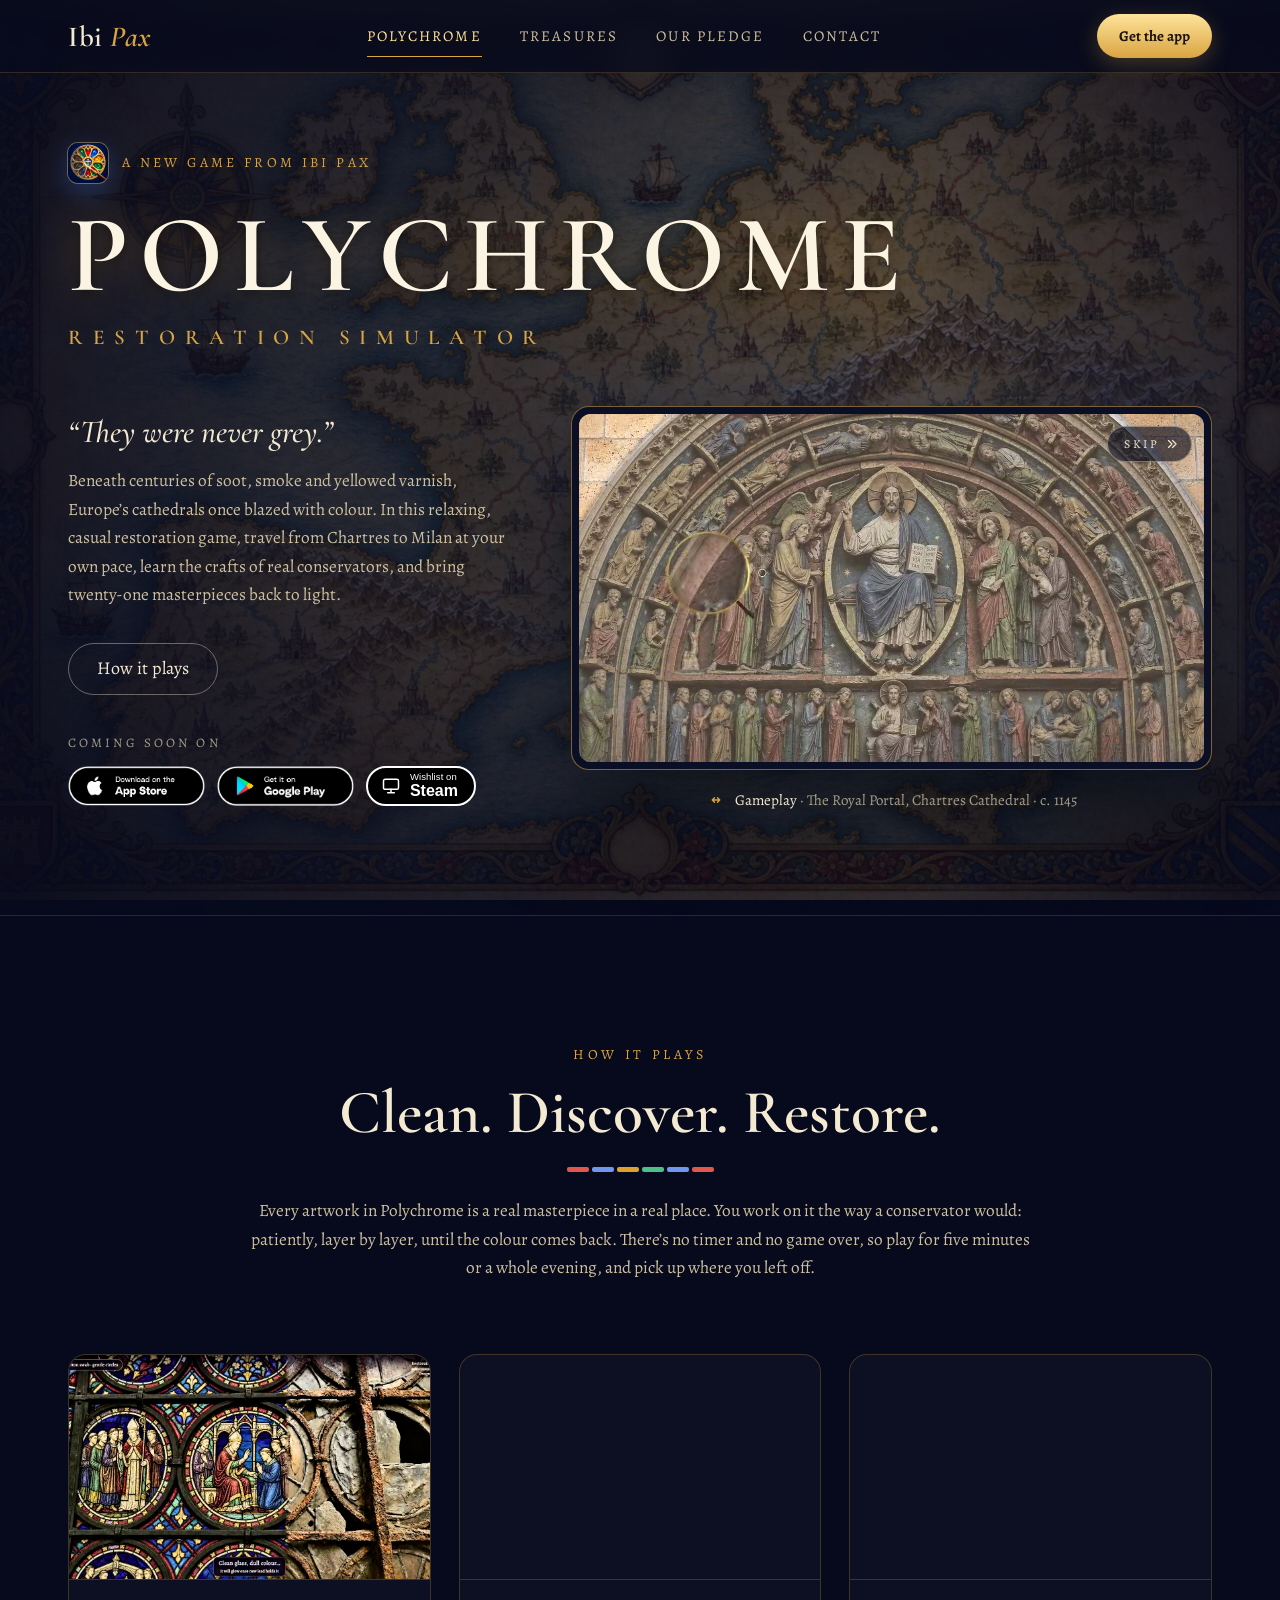
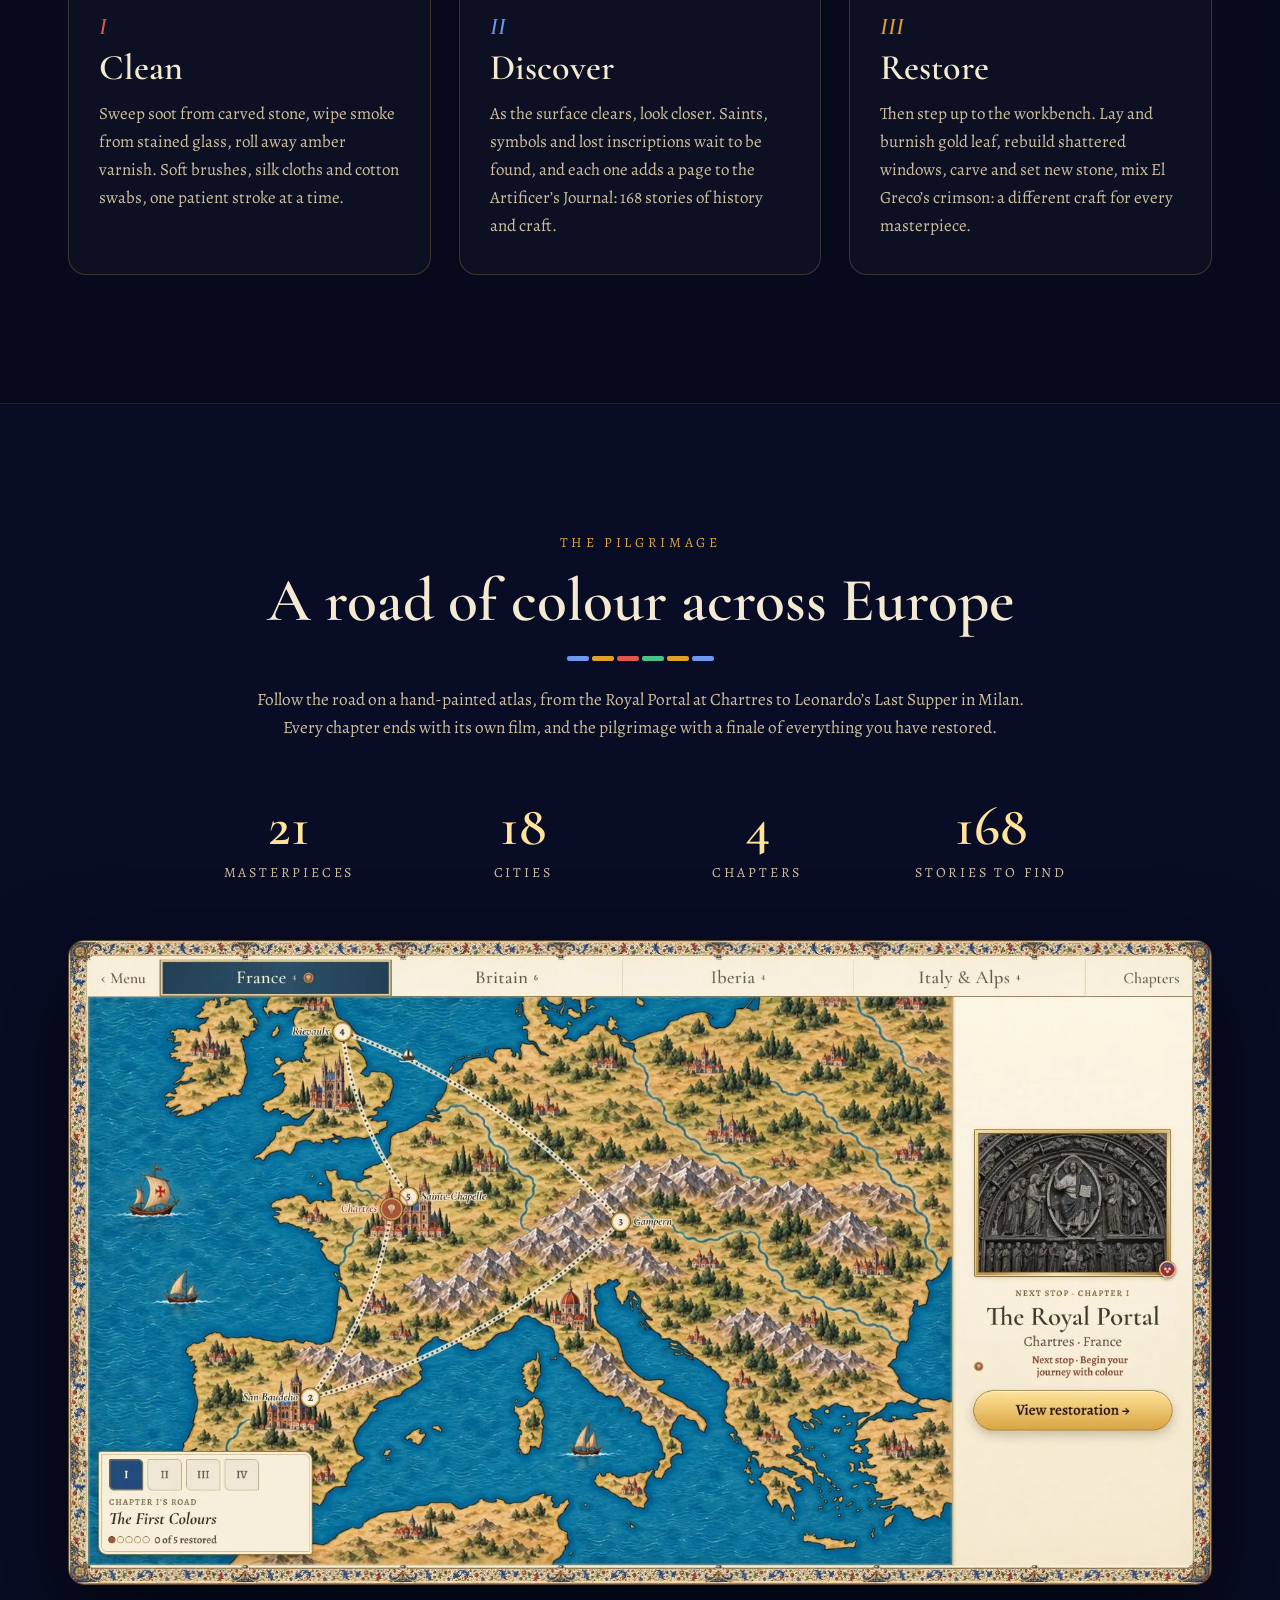
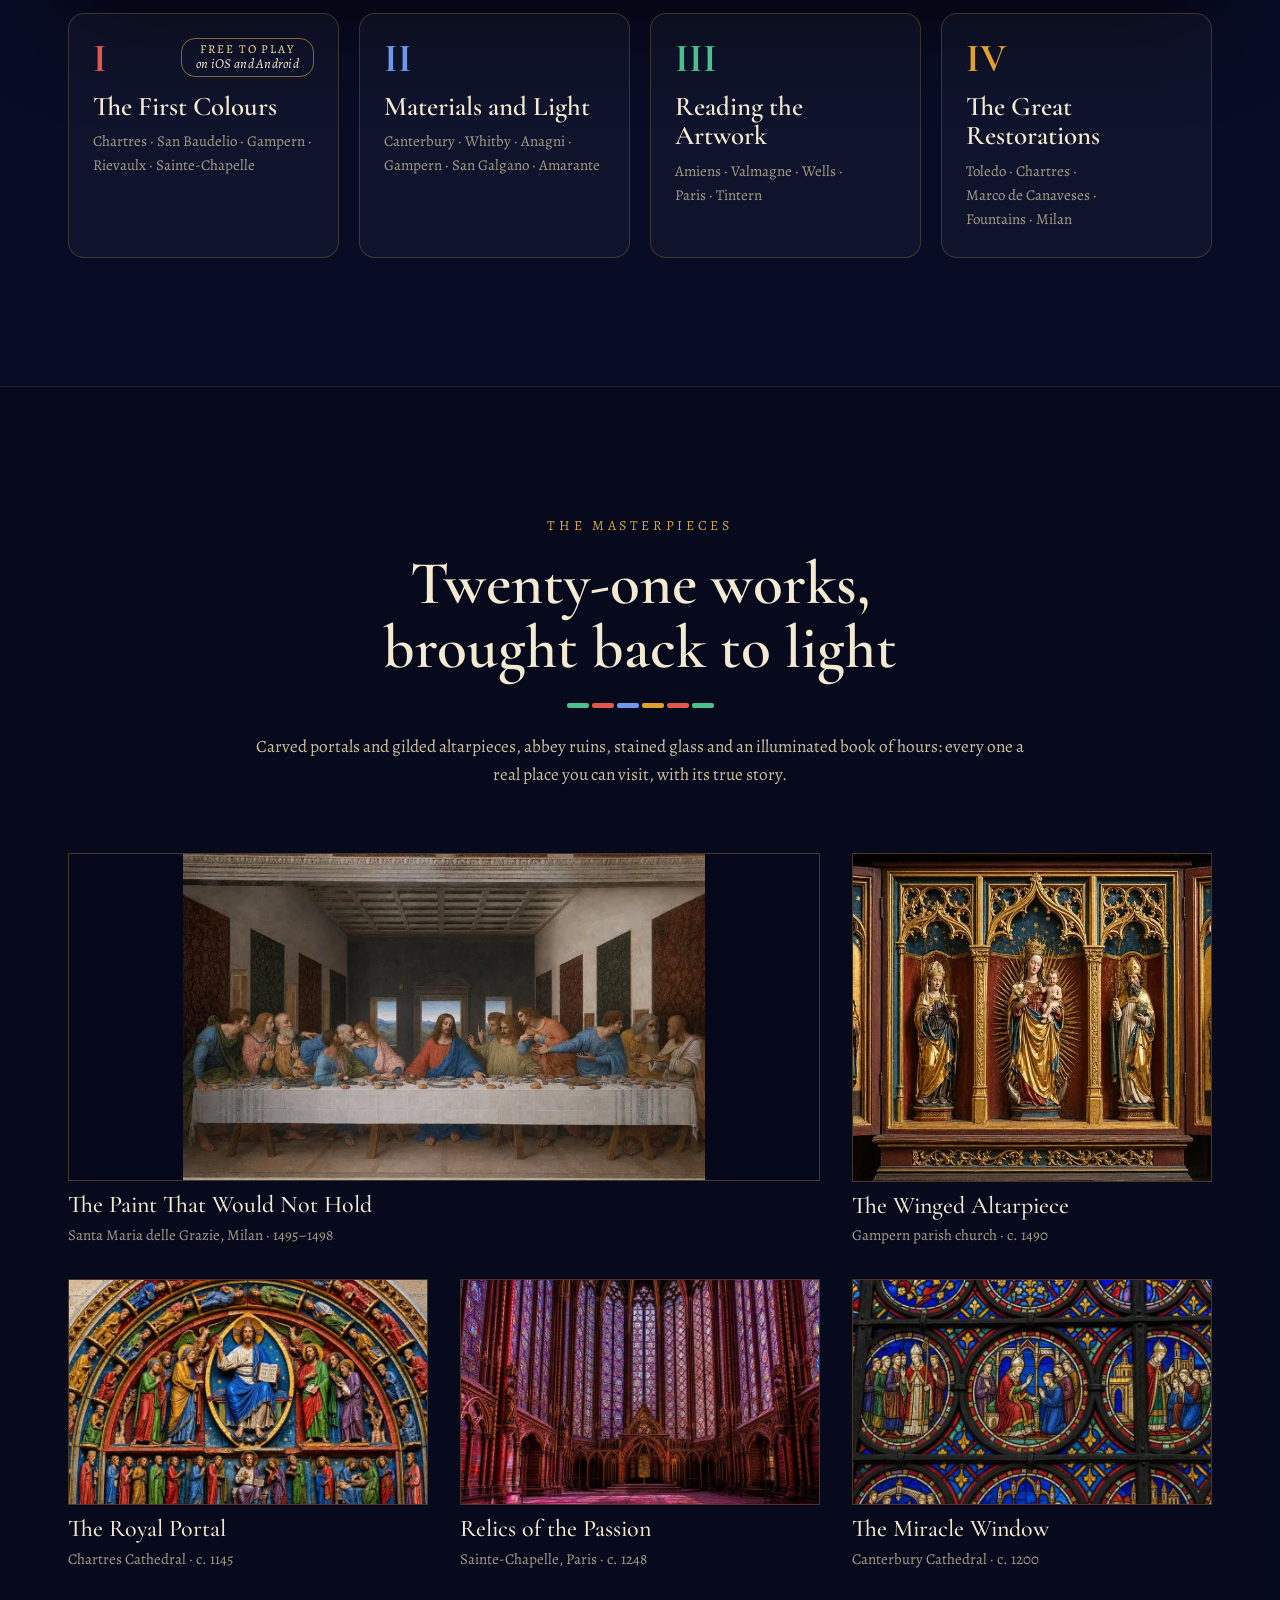
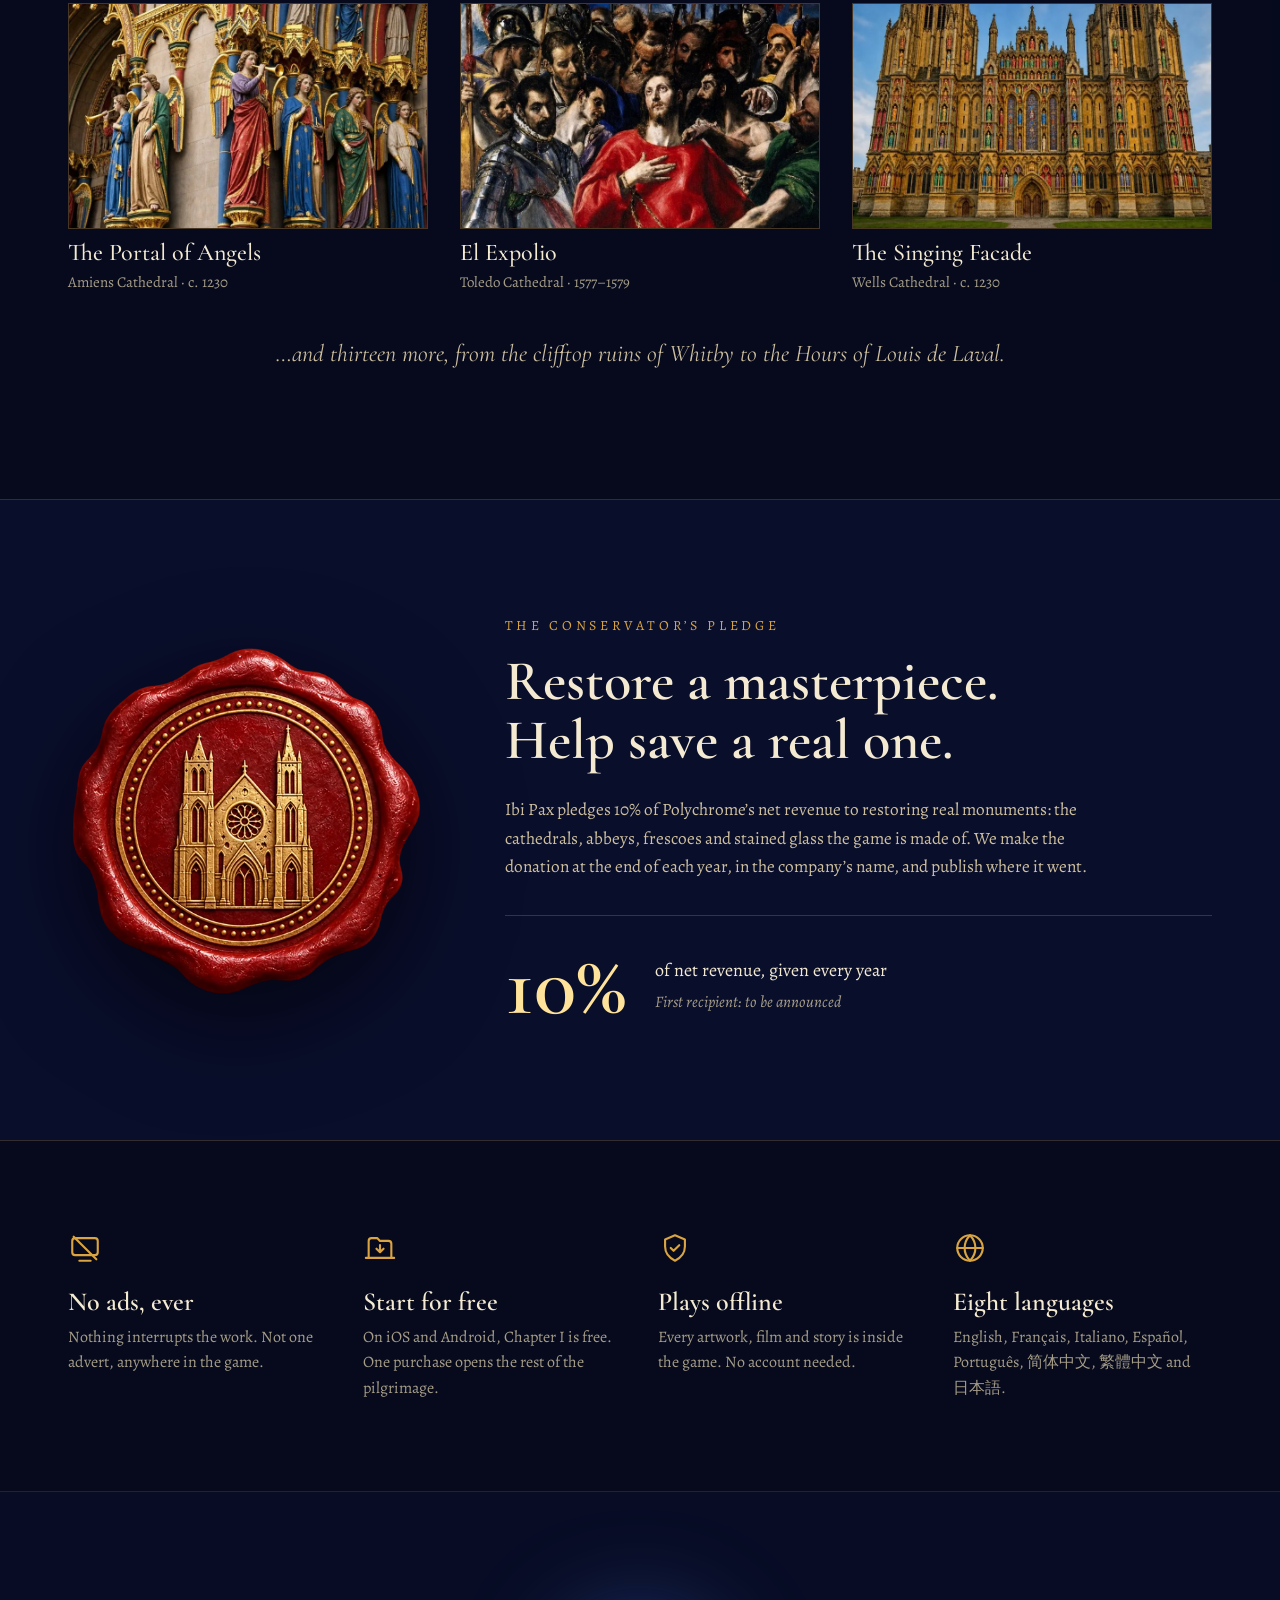
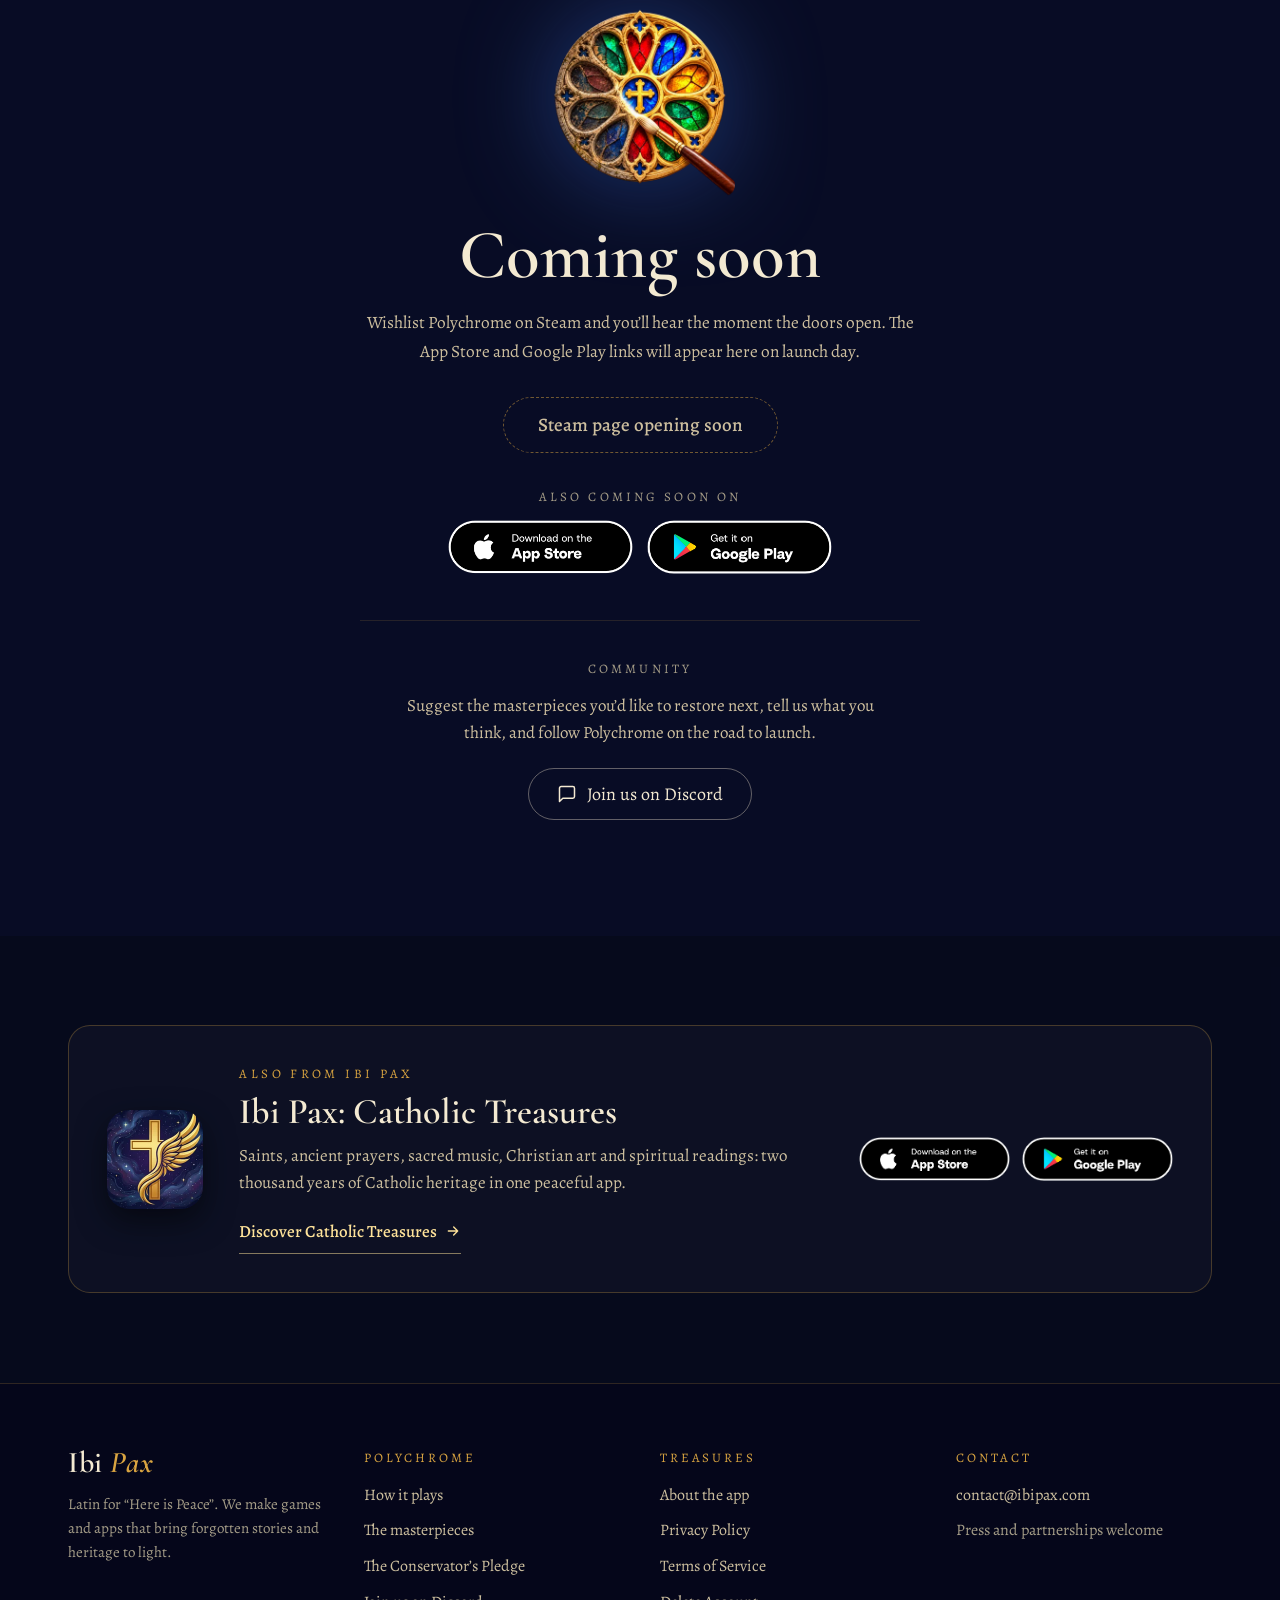
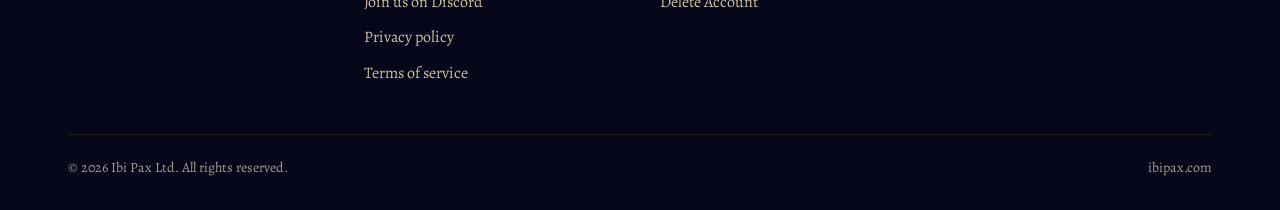
==== commit 3c5be5e9: "Add "Join us on Discord" button and footer link The homepage's Coming soon section gets a Community " ====
--- a/index.html
+++ b/index.html
@@ -290,6 +290,11 @@
           <span class="store-badge" data-store="googlePlay" data-live-label="Get Polychrome on Google Play"><img src="assets/img/badges/google-play.png" alt="Google Play" width="150" height="44" loading="lazy"></span>
         </div>
       </div>
+      <div class="community">
+        <p class="stores__label">Community</p>
+        <p class="community__text">Suggest the masterpieces you’d like to restore next, tell us what you think, and follow Polychrome on the road to launch.</p>
+        <a class="btn btn--ghost" href="https://discord.gg/sVaJNsfng3" target="_blank" rel="noopener"><svg width="20" height="20" viewBox="0 0 24 24" fill="none" stroke="currentColor" stroke-width="1.8" stroke-linecap="round" stroke-linejoin="round" aria-hidden="true"><path d="M21 15a2 2 0 0 1-2 2H7l-4 4V5a2 2 0 0 1 2-2h14a2 2 0 0 1 2 2z"/></svg><span class="btn__label">Join us on Discord</span></a>
+      </div>
     </div>
   </section>
 
@@ -326,6 +331,7 @@
           <li><a href="#how">How it plays</a></li>
           <li><a href="#masterpieces">The masterpieces</a></li>
           <li><a href="#pledge">The Conservator’s Pledge</a></li>
+          <li><a href="https://discord.gg/sVaJNsfng3" target="_blank" rel="noopener">Join us on Discord</a></li>
           <li><a href="polychrome-privacy-policy.html">Privacy policy</a></li>
           <li><a href="polychrome-terms-of-service.html">Terms of service</a></li>
         </ul>
--- a/assets/css/site.css
+++ b/assets/css/site.css
@@ -445,6 +445,9 @@
 .wishlist .stores { margin-top: 34px; }
 .wishlist .stores__row { justify-content: center; gap: 14px; }
 .wishlist .store-badge img { height: clamp(44px, 12vw, 54px); }
+.wishlist .community { width: 100%; max-width: 560px; margin-top: 46px; padding-top: 38px; border-top: 1px solid var(--line-soft); display: flex; flex-direction: column; align-items: center; }
+.community__text { margin: 0; max-width: 470px; font-size: 17px; line-height: 1.6; color: var(--muted); }
+.wishlist .community .btn { margin-top: 22px; }
 
 /* ---------- Catholic Treasures band ---------- */
 .section--band { padding: clamp(64px, 7vw, 96px) 0; }
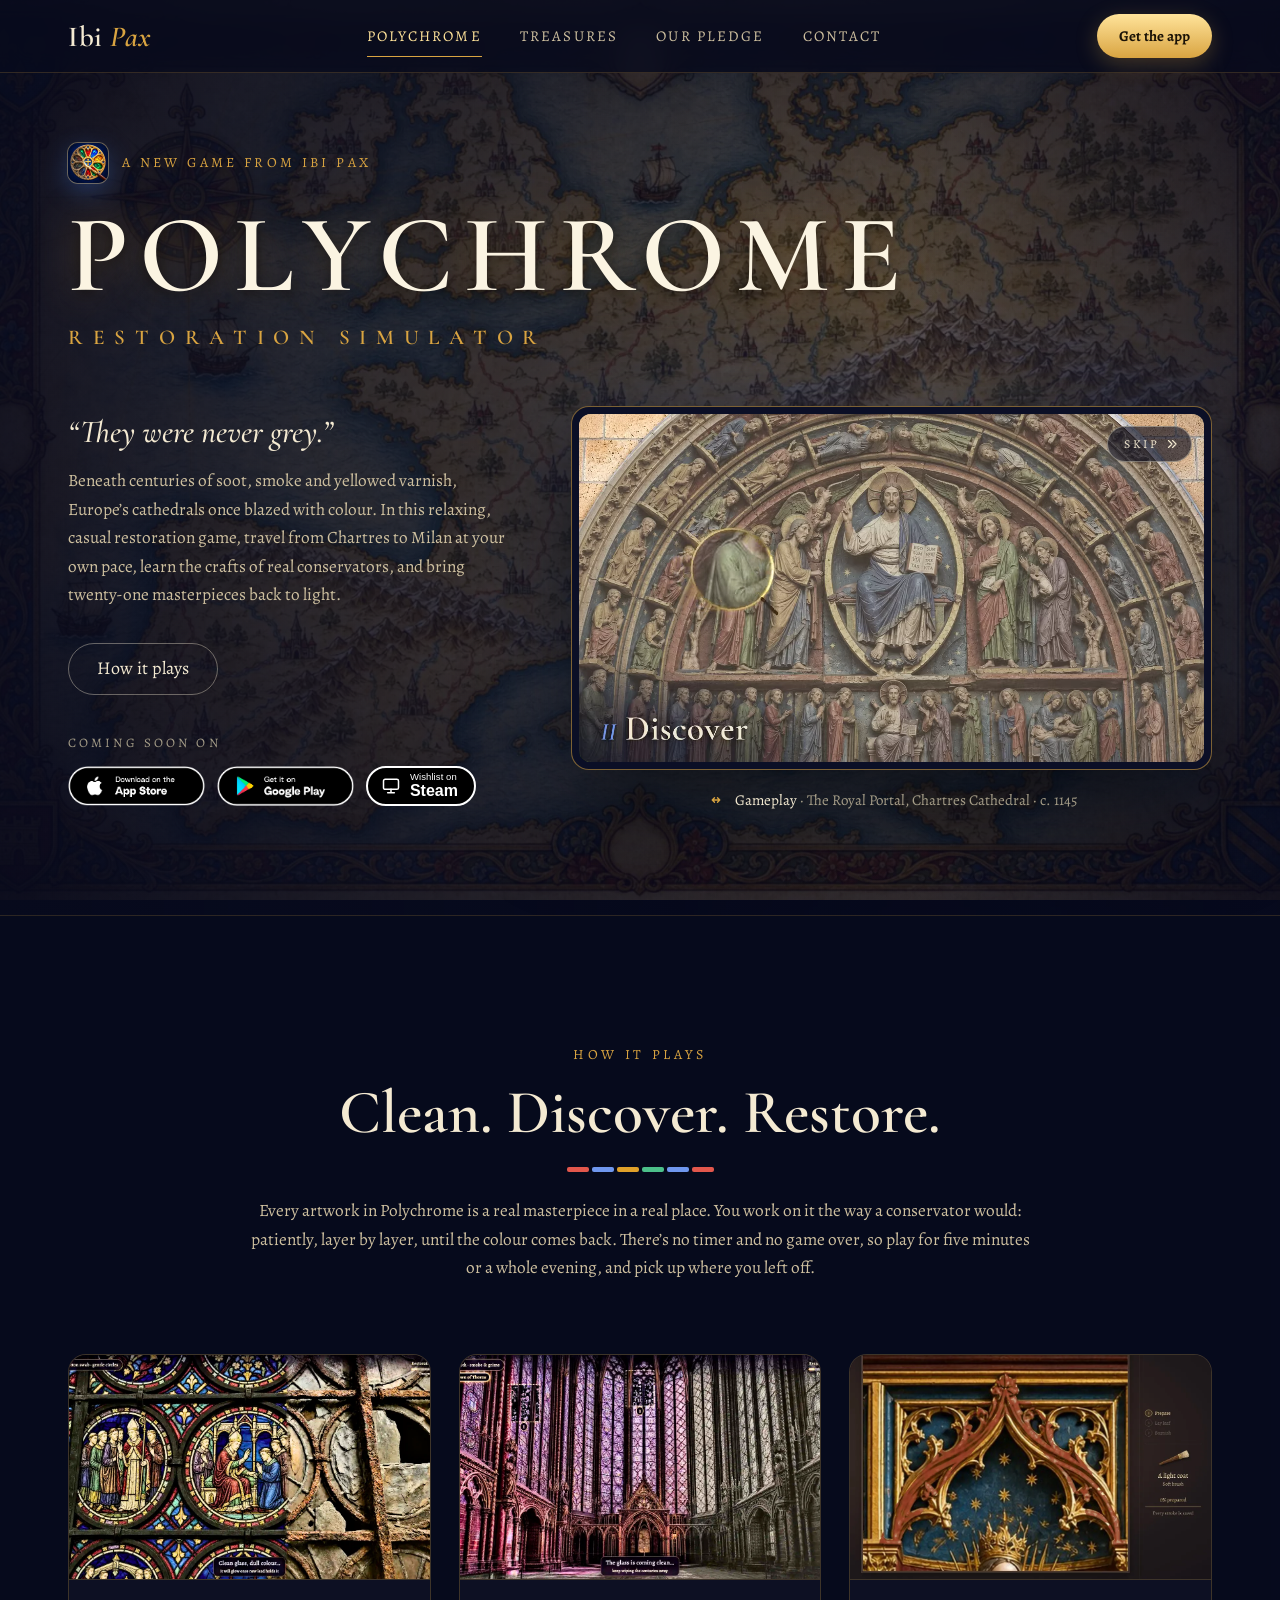
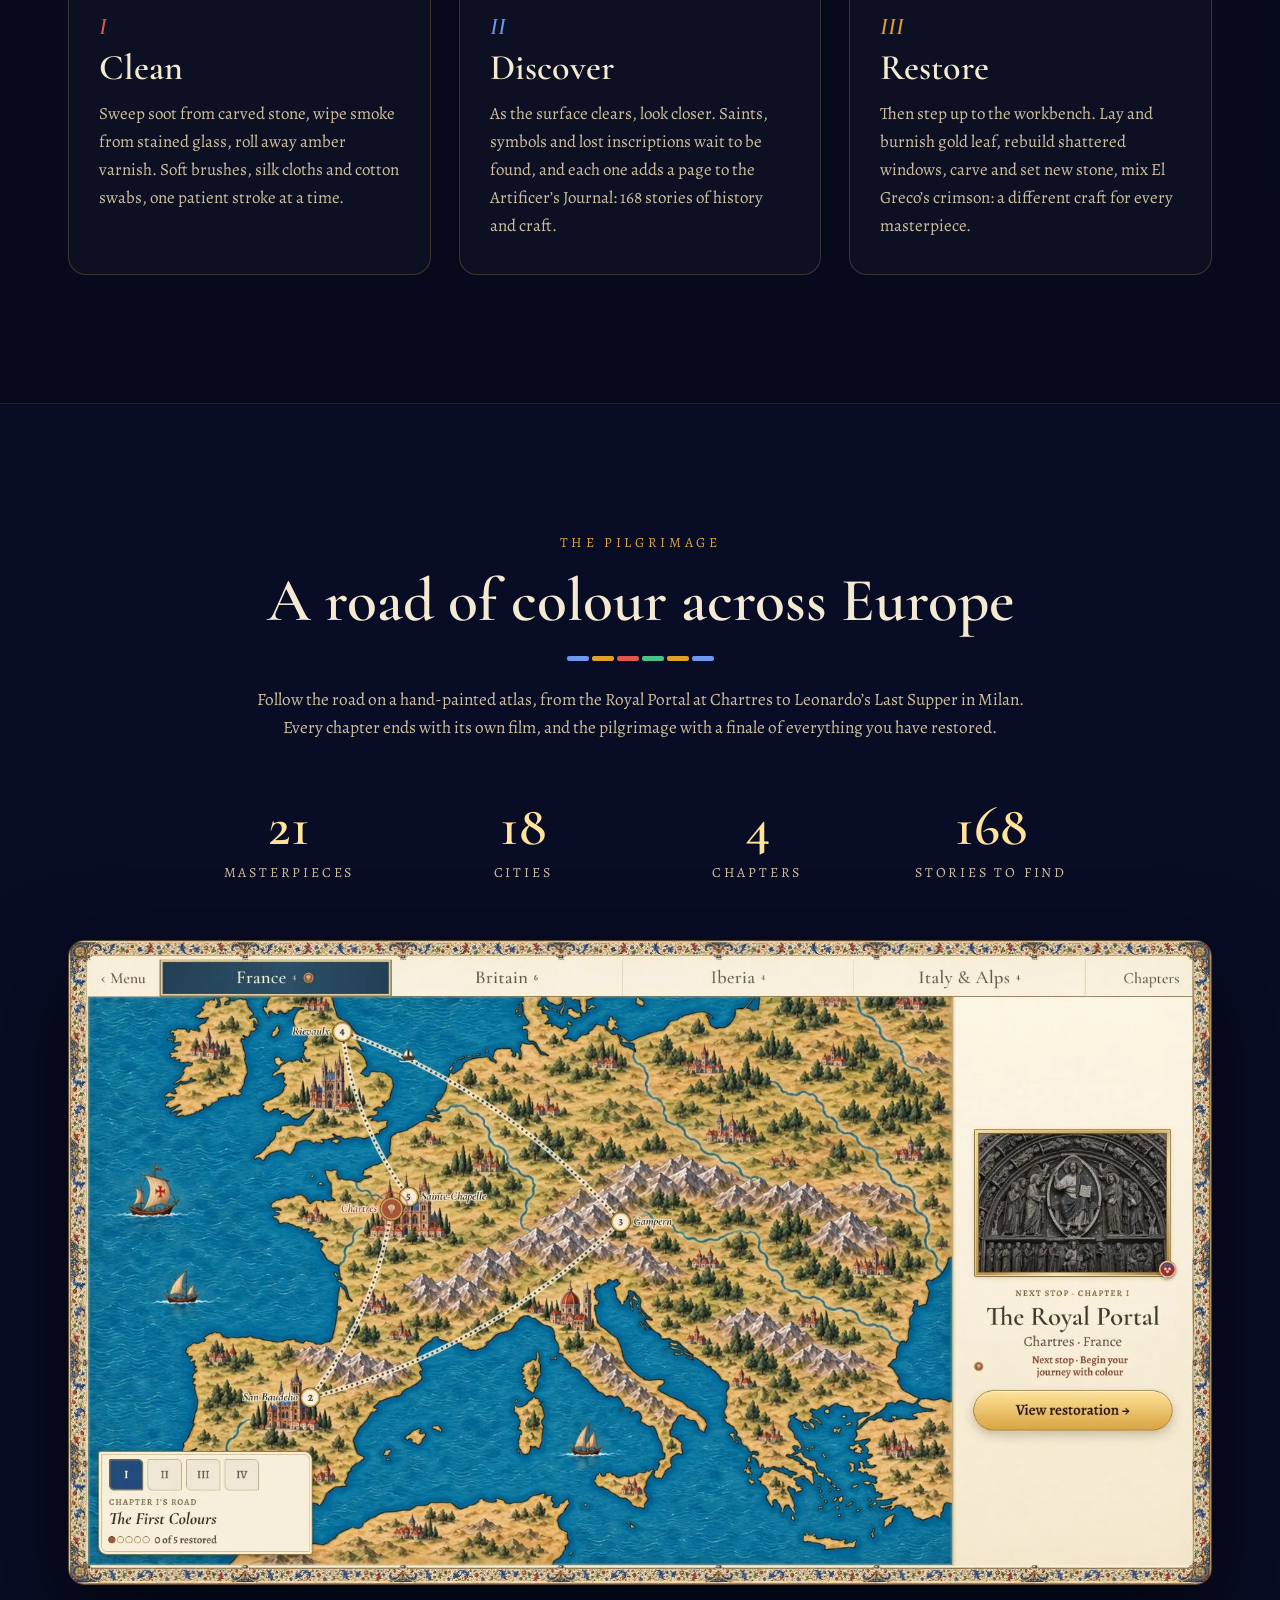
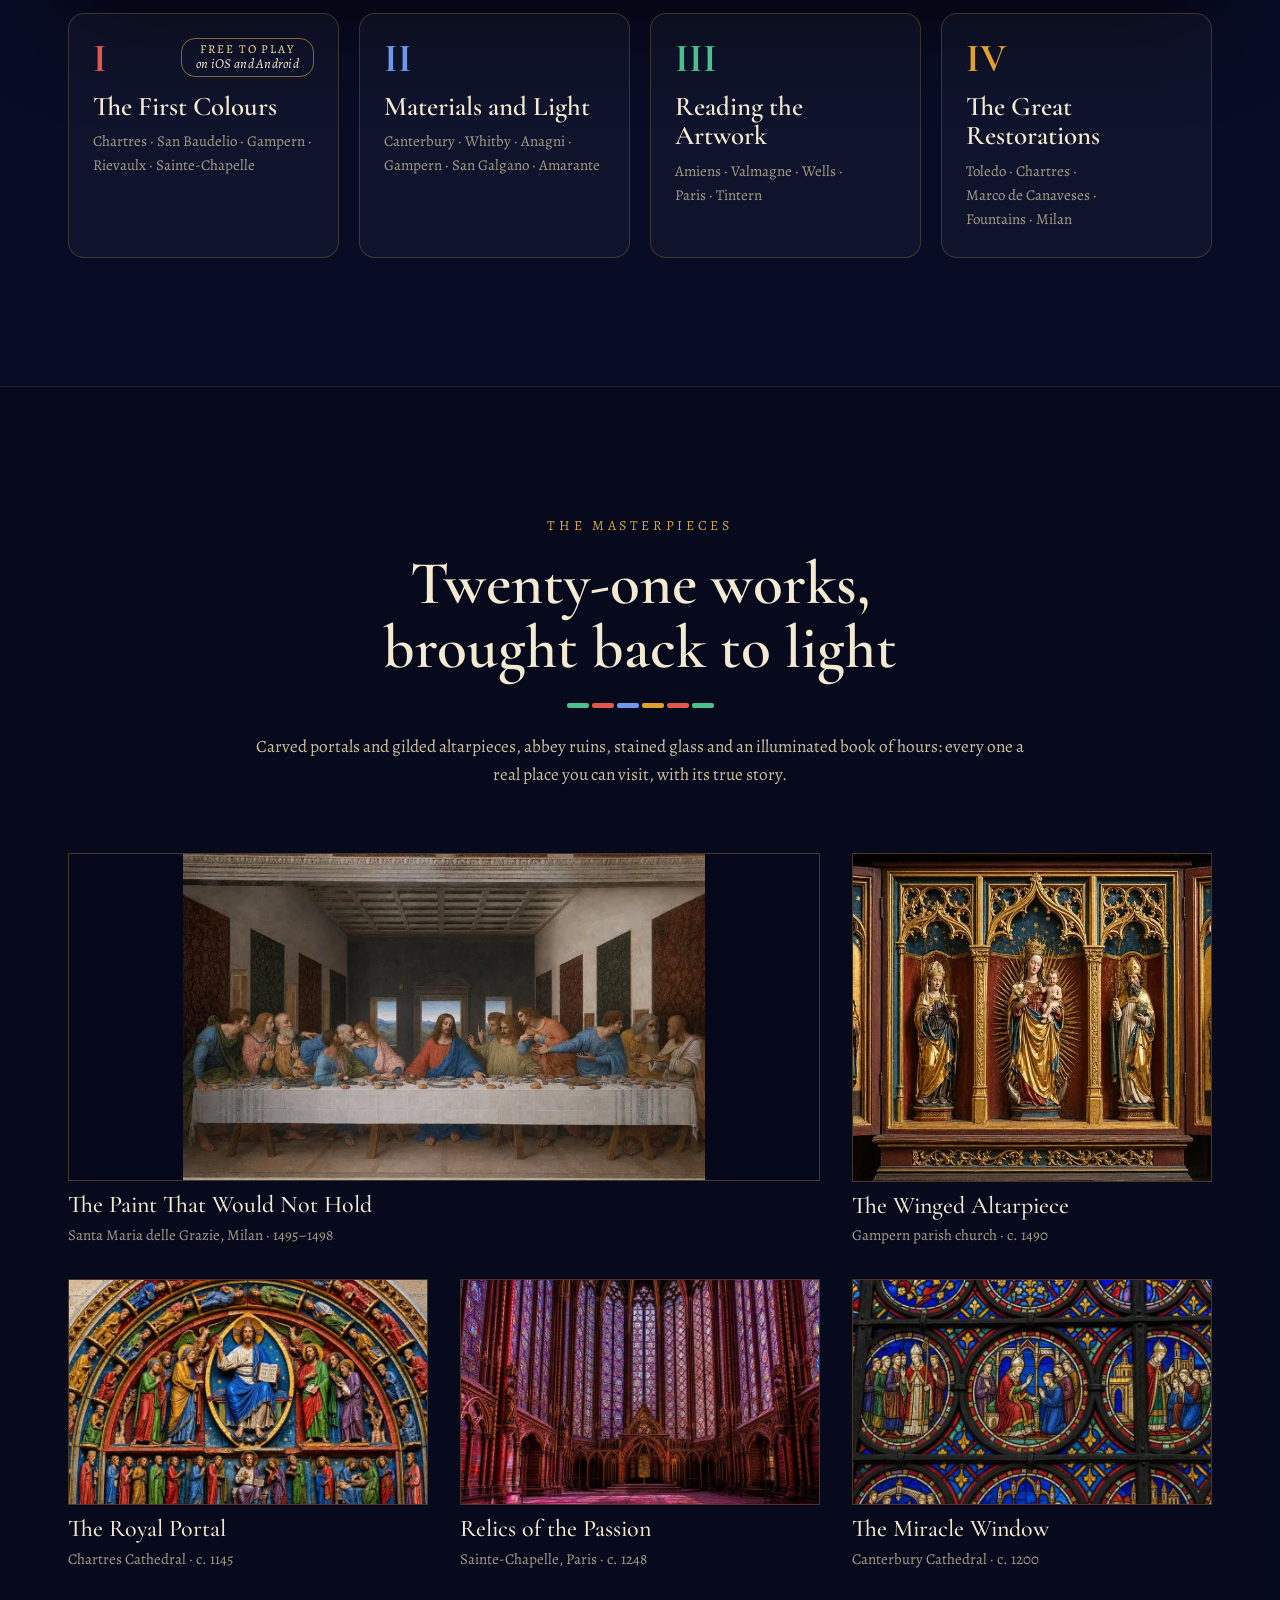
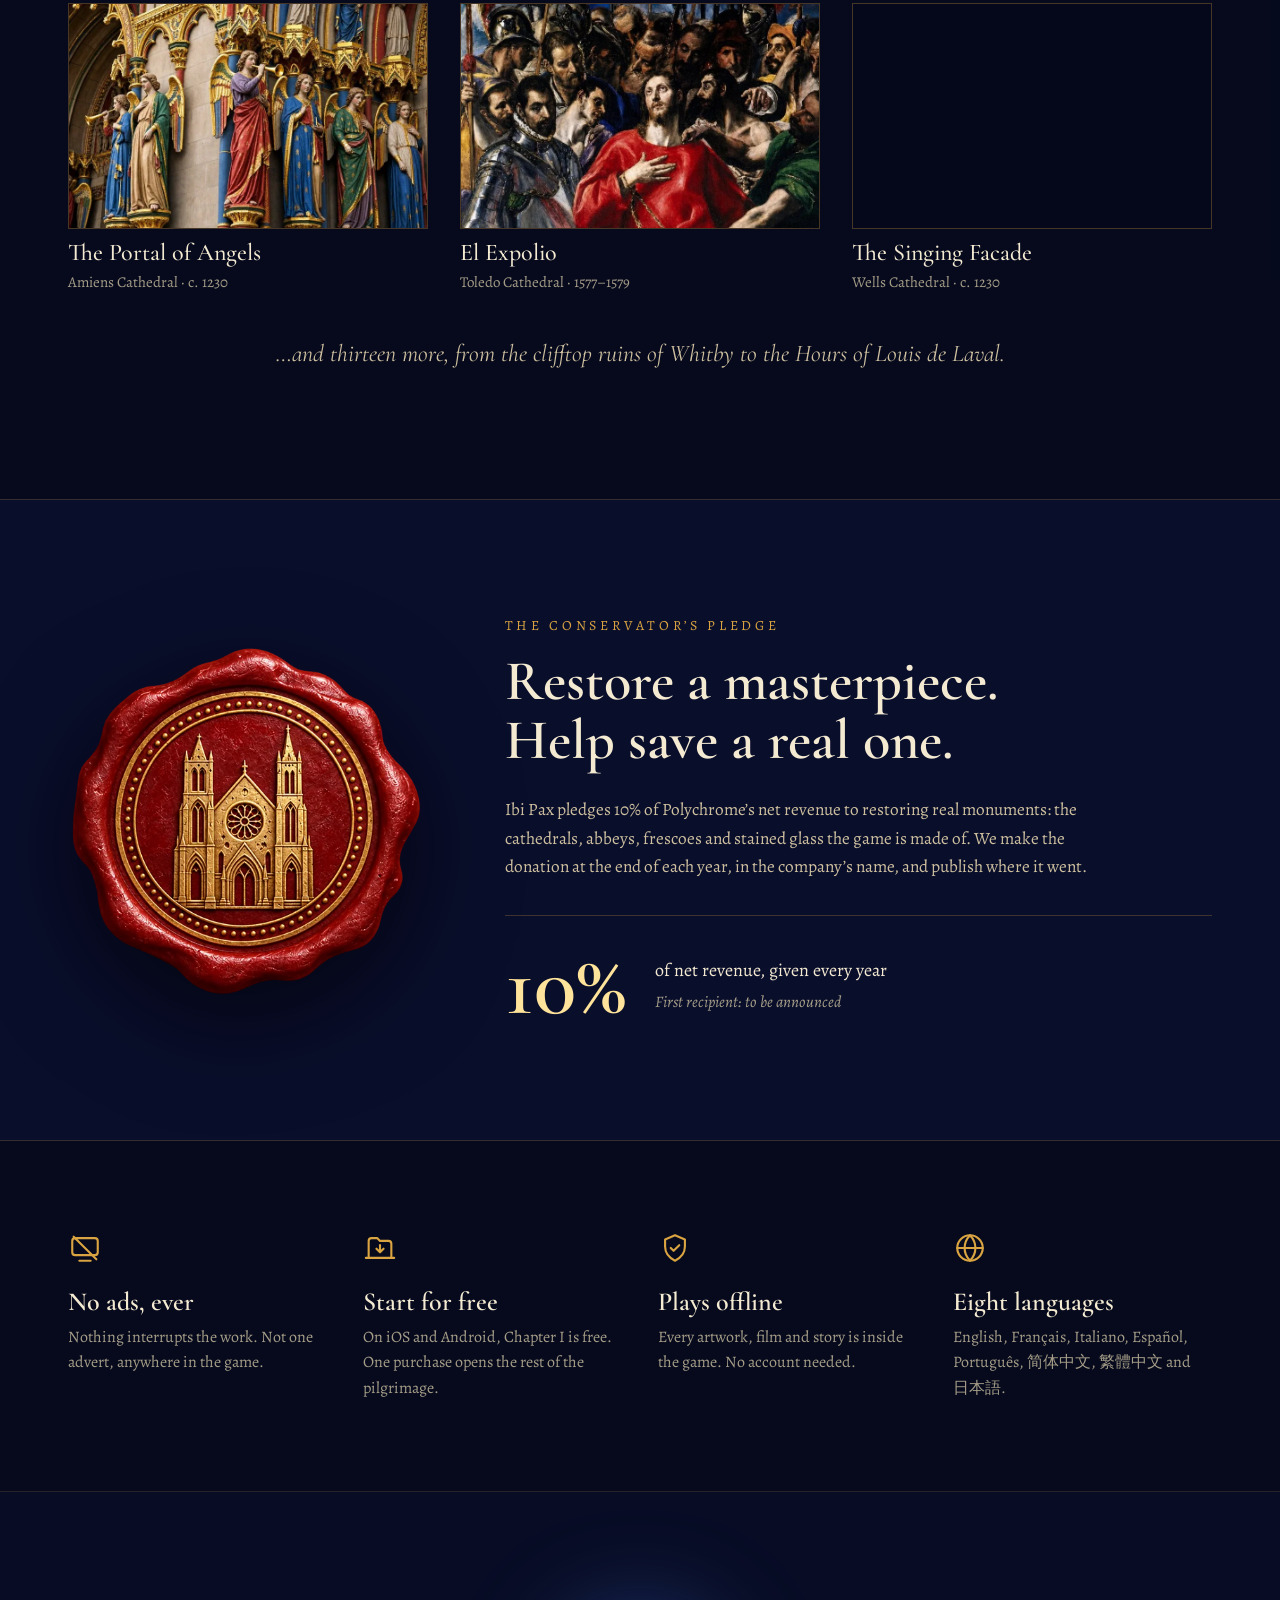
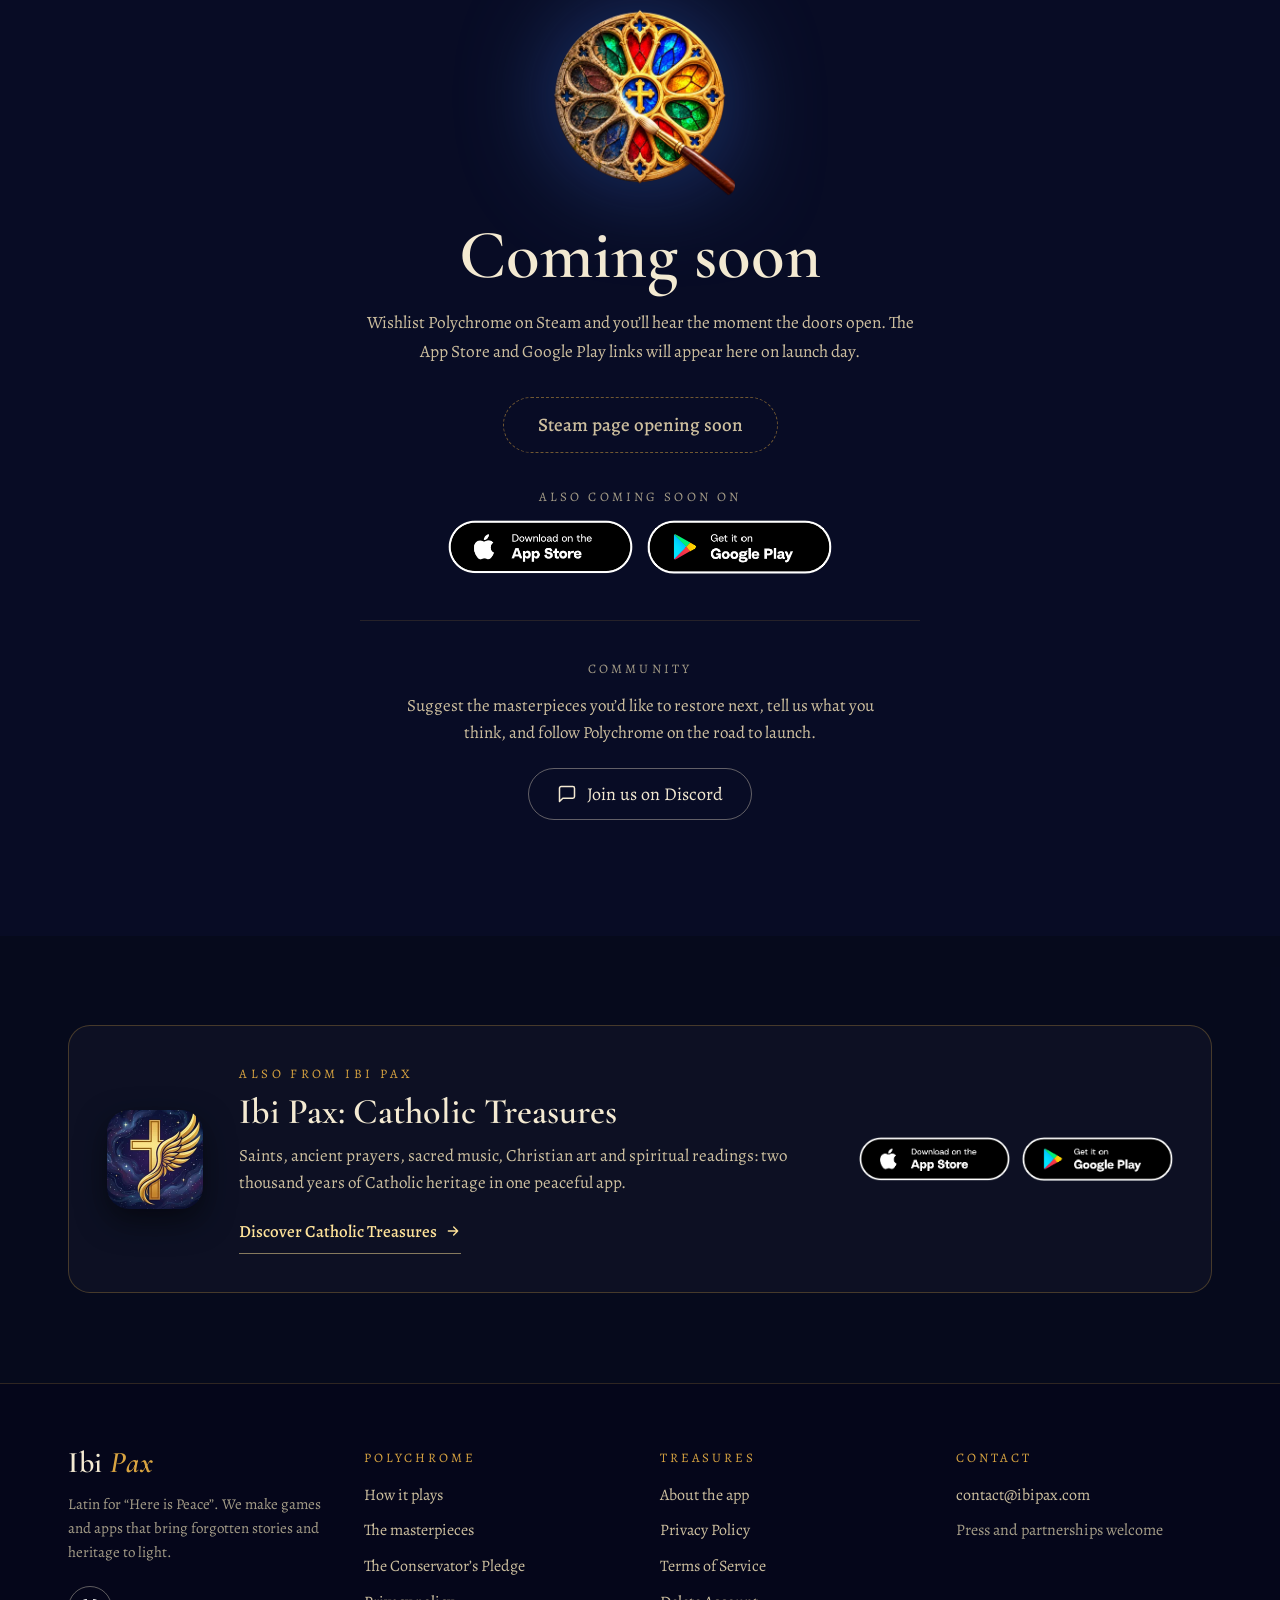
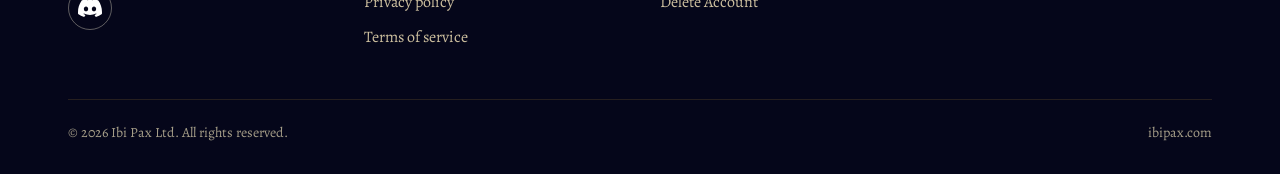
==== commit 816f7465: "Footer: Discord icon instead of the text link The footer's "Join us on Discord" text link becomes a " ====
--- a/index.html
+++ b/index.html
@@ -324,6 +324,9 @@
       <div class="footer-brand">
         <a class="brand" href="index.html">Ibi <em>Pax</em></a>
         <p>Latin for “Here is Peace”. We make games and apps that bring forgotten stories and heritage to light.</p>
+        <ul class="social" aria-label="Follow Ibi Pax">
+          <li><a class="social__link" href="https://discord.gg/sVaJNsfng3" target="_blank" rel="noopener" aria-label="Join us on Discord" title="Join us on Discord"><img src="assets/img/social/discord-symbol-white.svg" width="24" height="18" alt=""></a></li>
+        </ul>
       </div>
       <nav class="footer-col" aria-labelledby="footer-polychrome">
         <h2 id="footer-polychrome">Polychrome</h2>
@@ -331,7 +334,6 @@
           <li><a href="#how">How it plays</a></li>
           <li><a href="#masterpieces">The masterpieces</a></li>
           <li><a href="#pledge">The Conservator’s Pledge</a></li>
-          <li><a href="https://discord.gg/sVaJNsfng3" target="_blank" rel="noopener">Join us on Discord</a></li>
           <li><a href="polychrome-privacy-policy.html">Privacy policy</a></li>
           <li><a href="polychrome-terms-of-service.html">Terms of service</a></li>
         </ul>
--- a/assets/css/site.css
+++ b/assets/css/site.css
@@ -474,6 +474,10 @@
 .footer-grid { display: grid; grid-template-columns: repeat(auto-fit, minmax(min(100%, 200px), 1fr)); gap: 40px; }
 .footer-brand .brand { font-size: 30px; }
 .footer-brand p { margin-top: 12px; max-width: 280px; font-size: 15px; line-height: 1.6; color: var(--dim); }
+.social { list-style: none; display: flex; gap: 12px; margin: 22px 0 0; }
+.social__link { display: inline-flex; align-items: center; justify-content: center; width: 44px; height: 44px; border-radius: 50%; border: 1px solid rgba(244, 234, 210, 0.38); transition: border-color .2s ease, background-color .2s ease; }
+.social__link:hover, .social__link:focus-visible { border-color: var(--gold); background-color: rgba(217, 164, 65, 0.1); }
+.social__link img { display: block; }
 .footer-col h2 { margin: 0 0 14px; font-family: var(--font-text); font-weight: 400; font-size: 13px; letter-spacing: 0.22em; text-transform: uppercase; color: var(--gold); }
 .footer-col ul { list-style: none; display: flex; flex-direction: column; gap: 10px; font-size: 16px; }
 .footer-col a { color: var(--muted); text-decoration: none; }
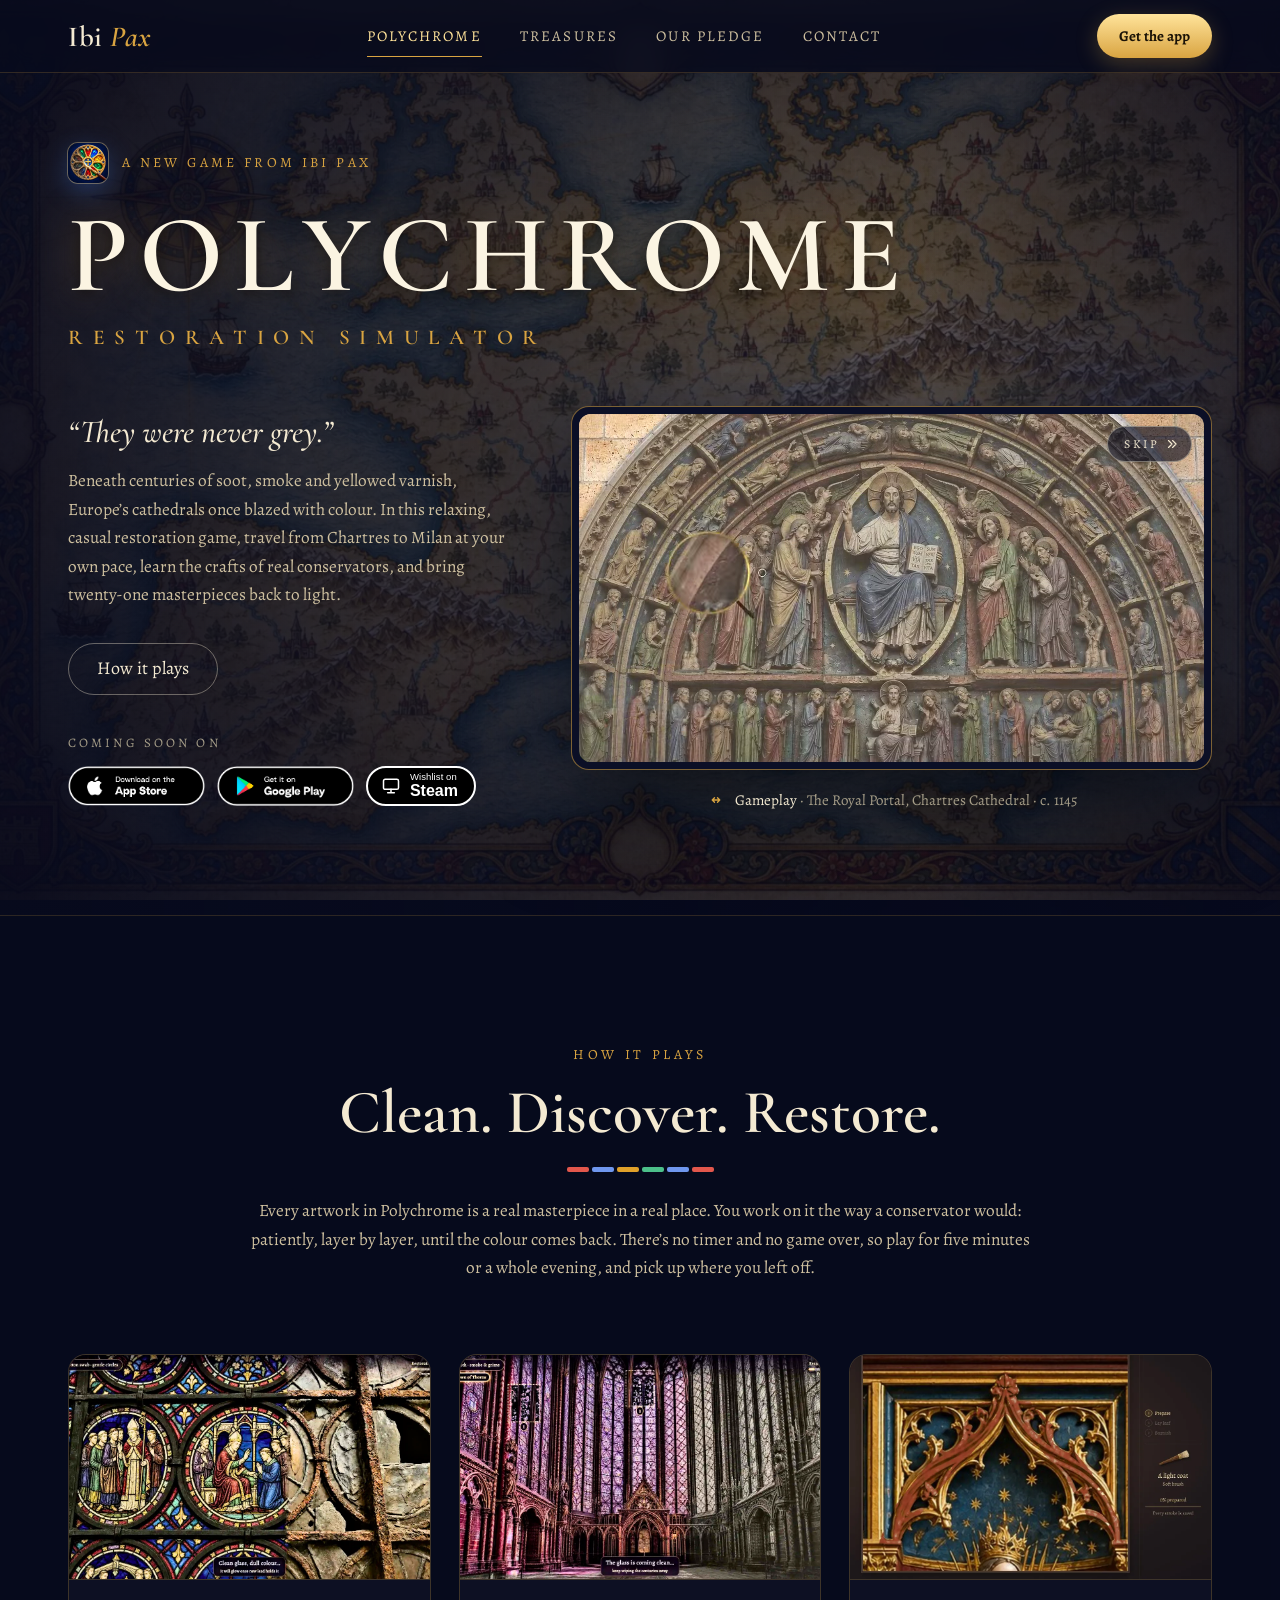
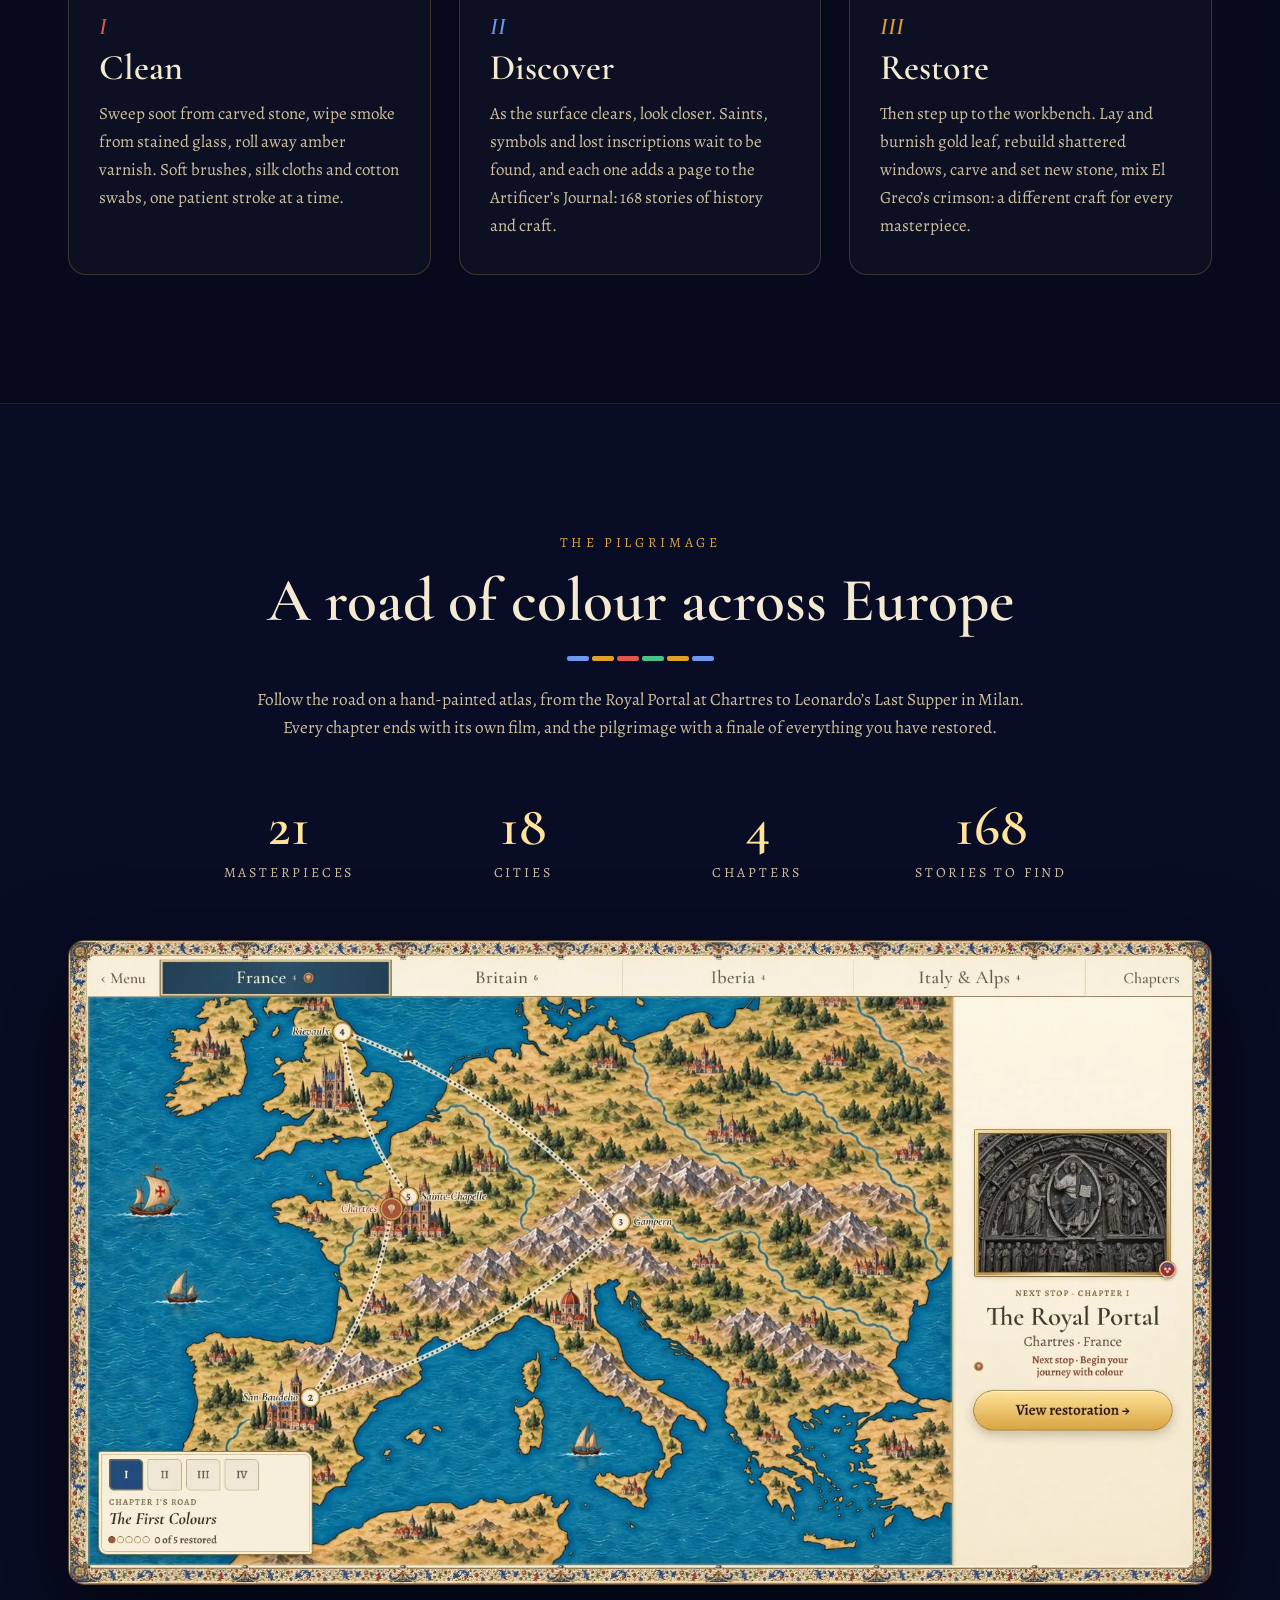
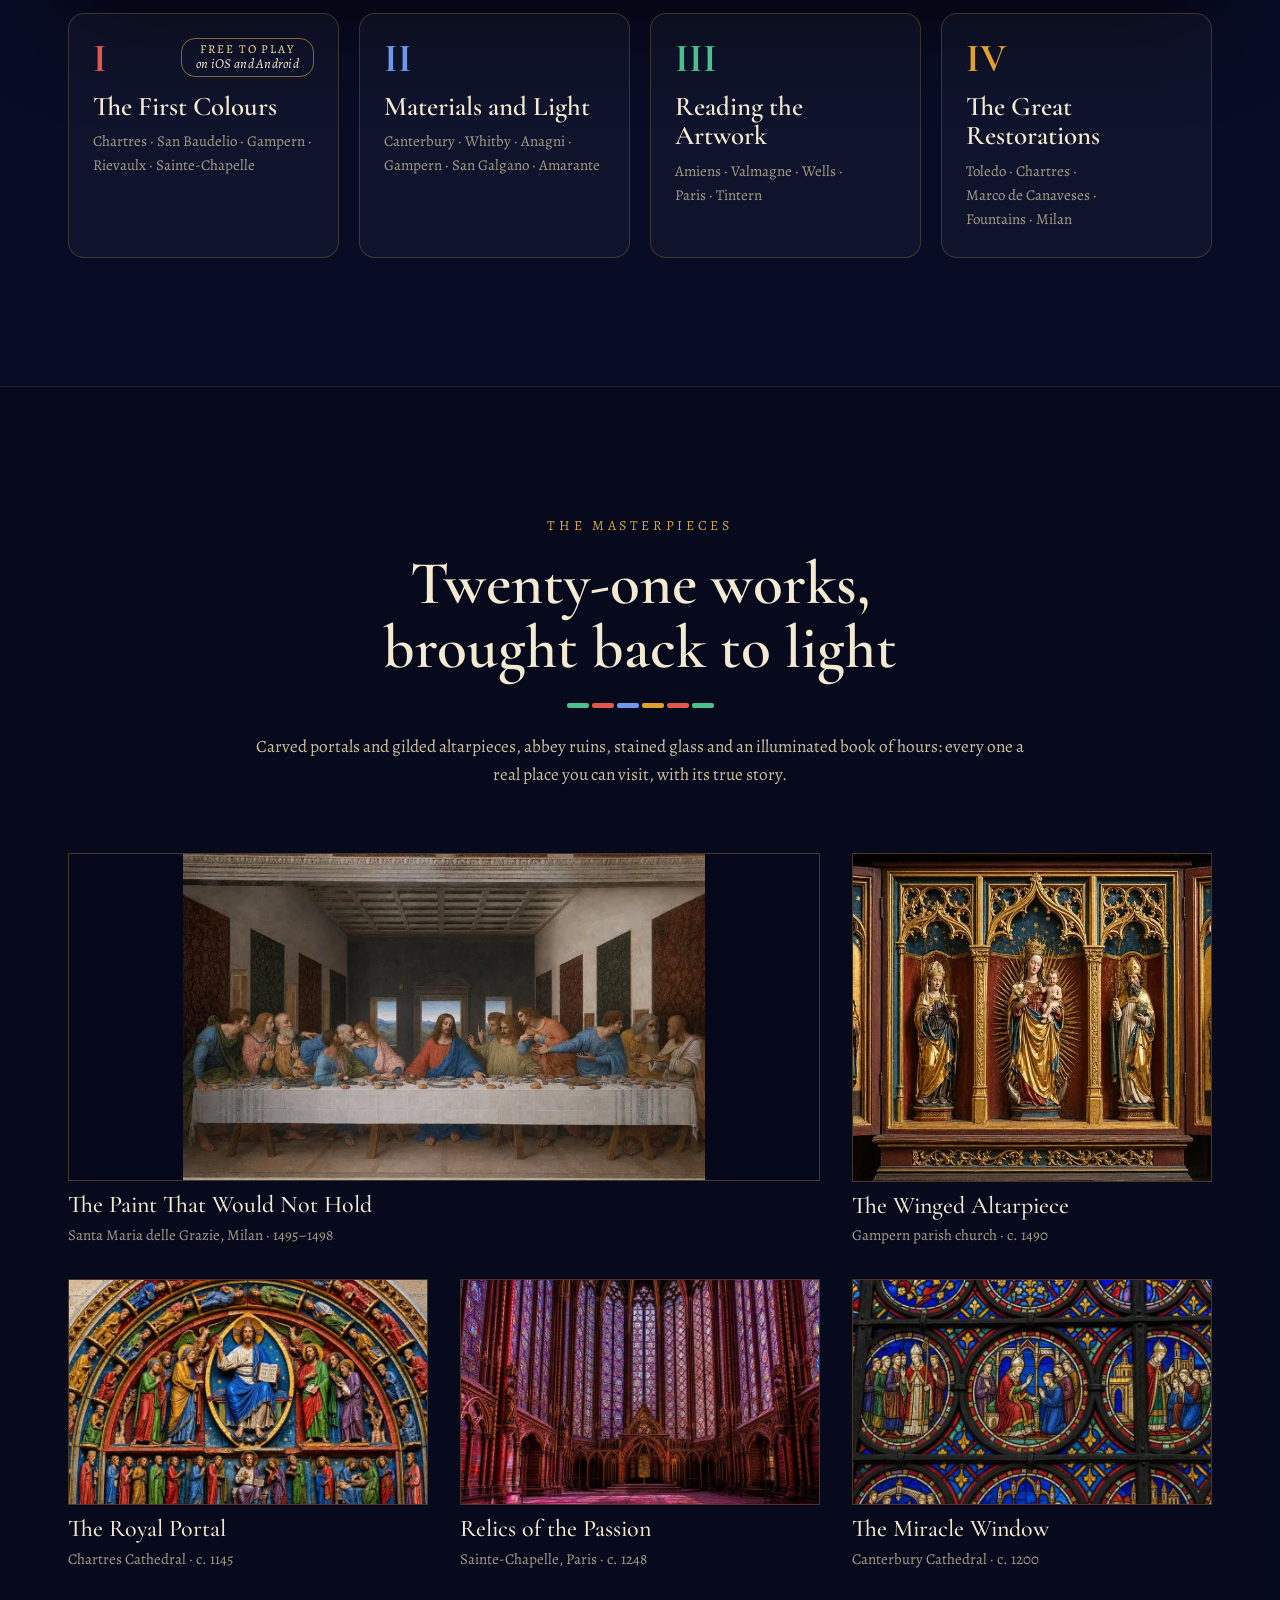
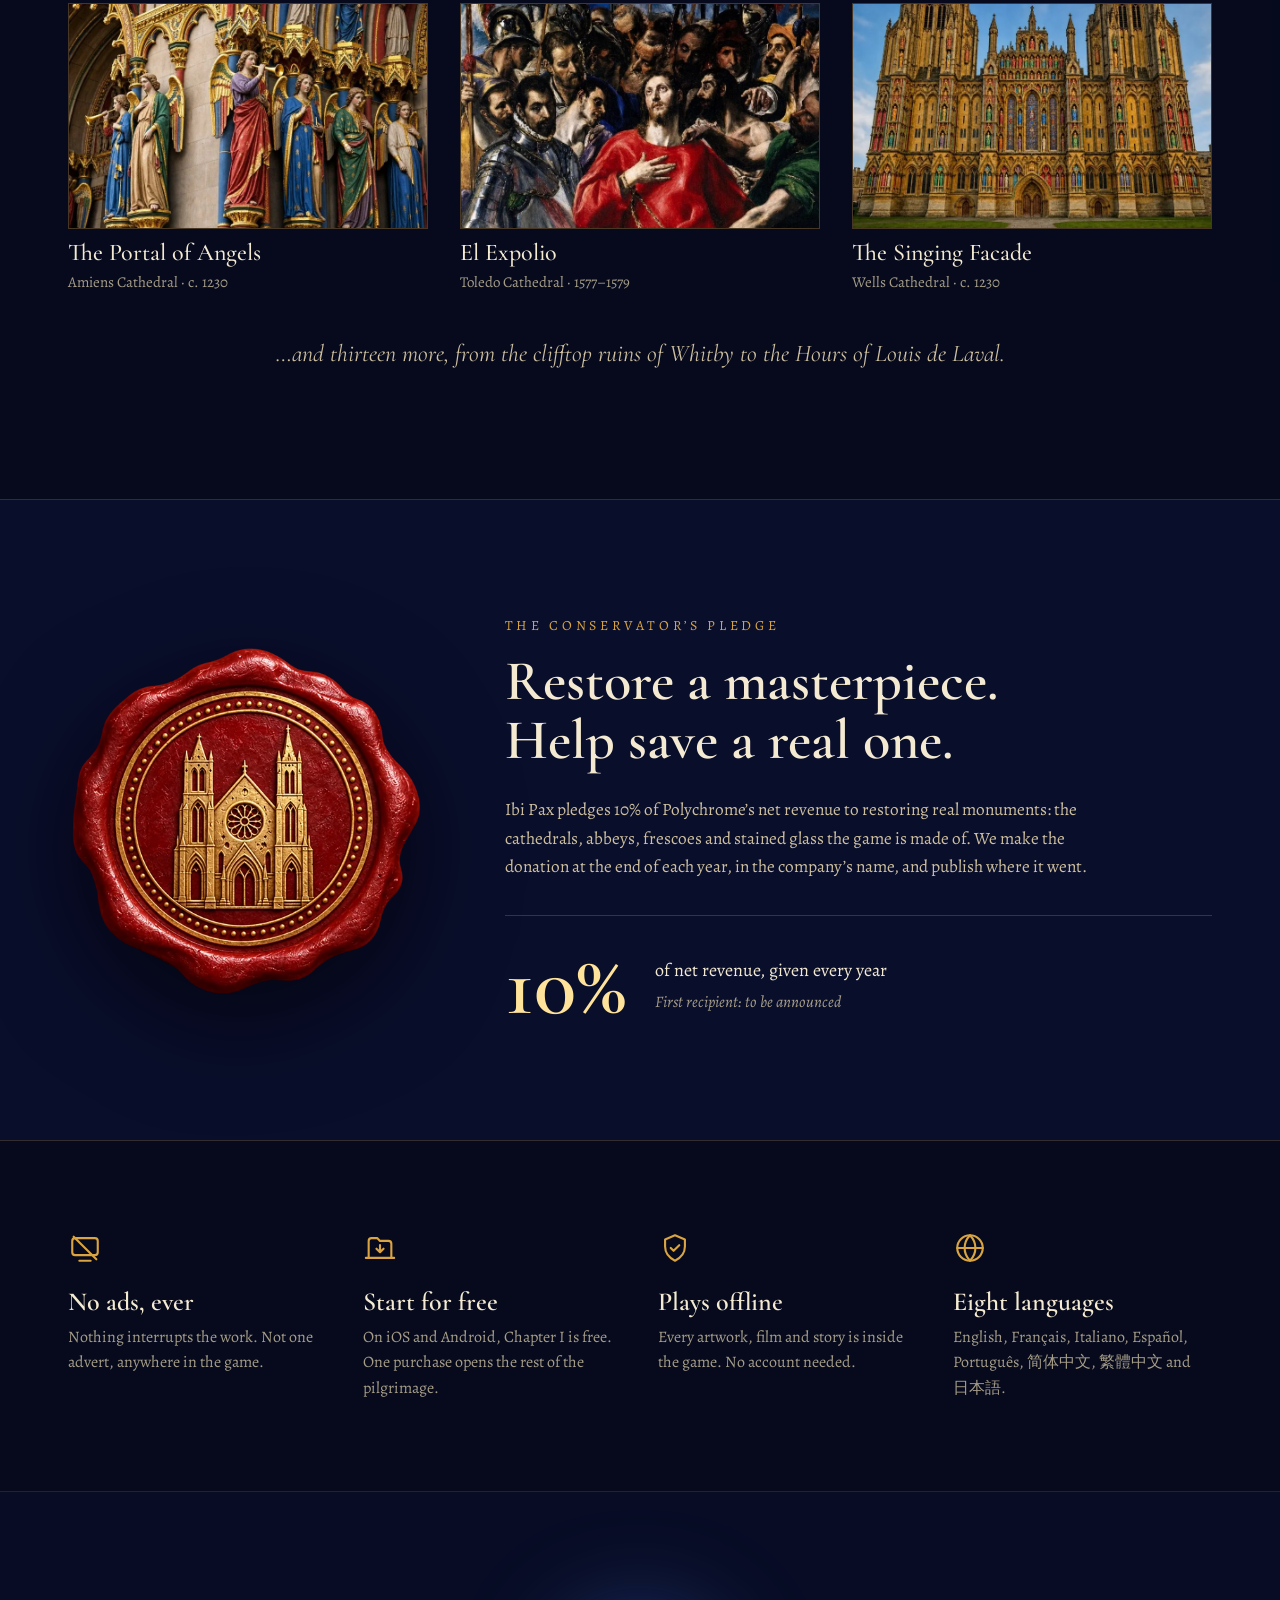
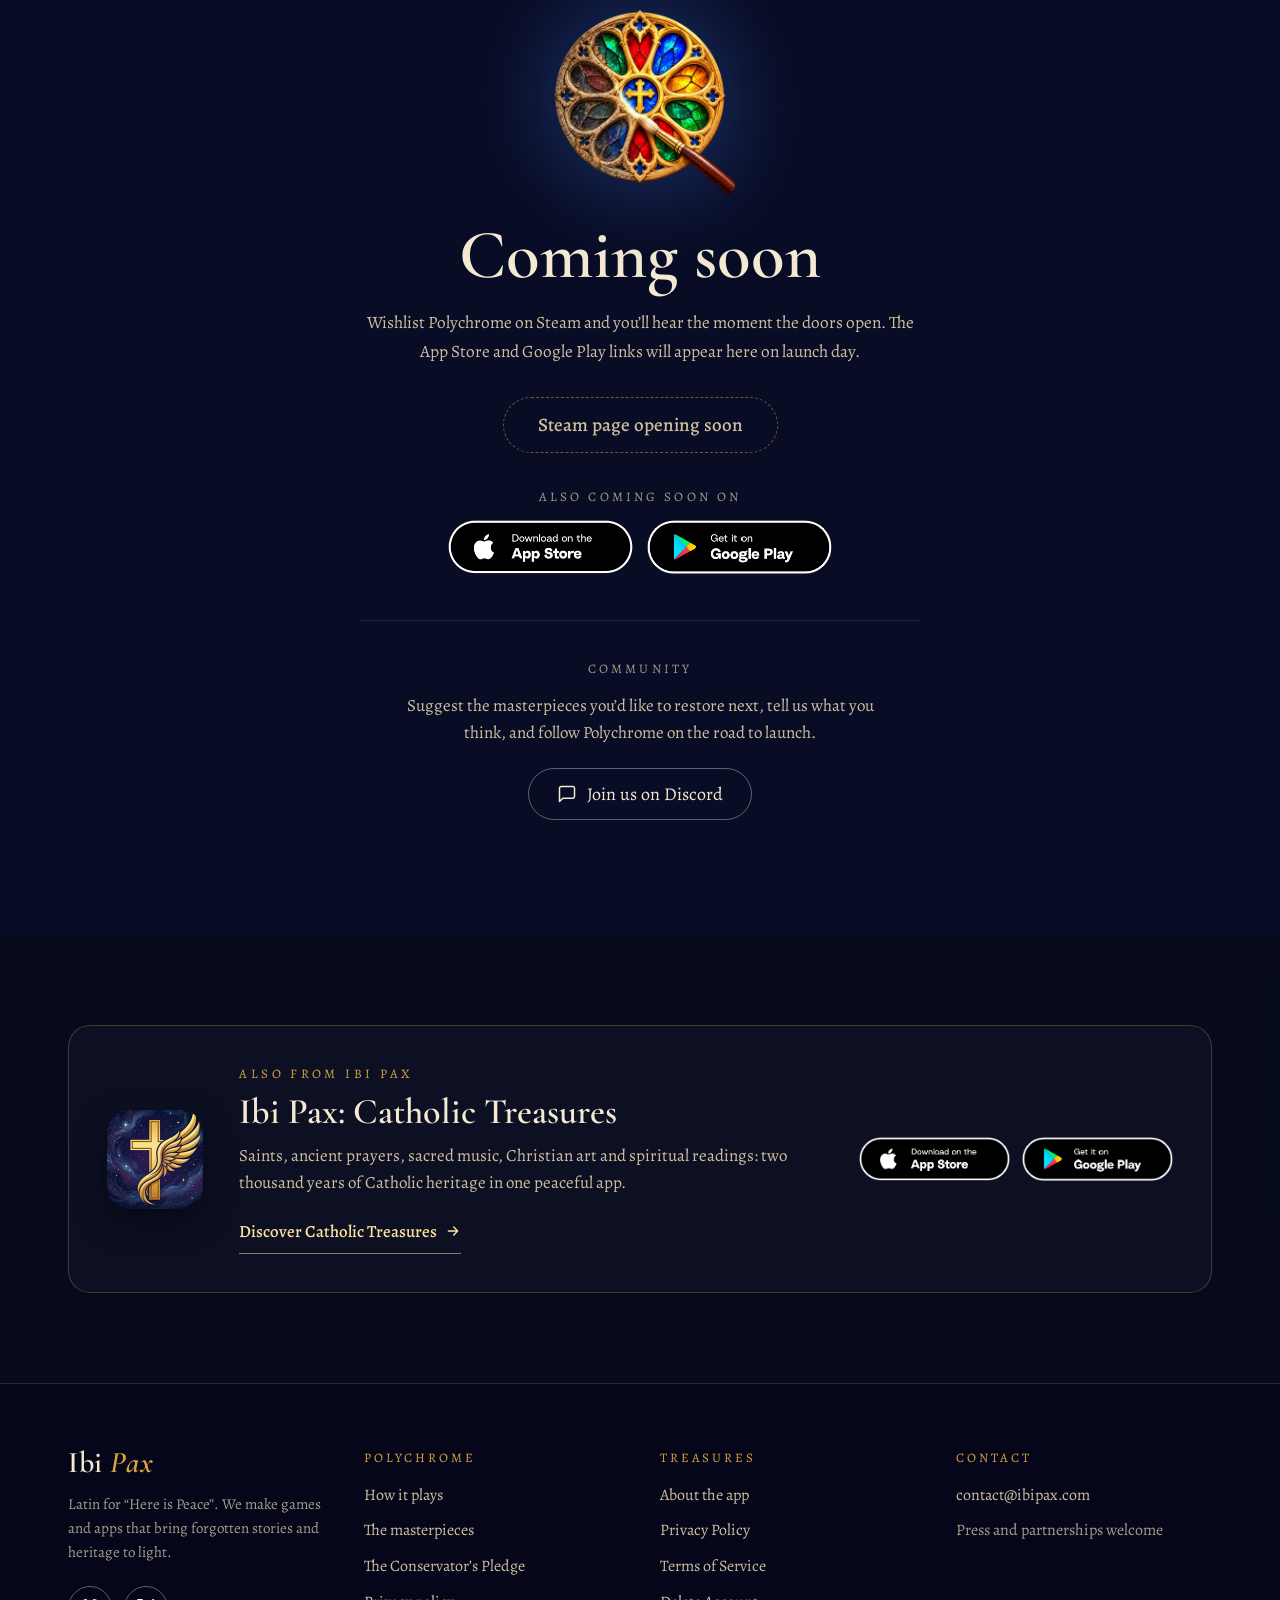
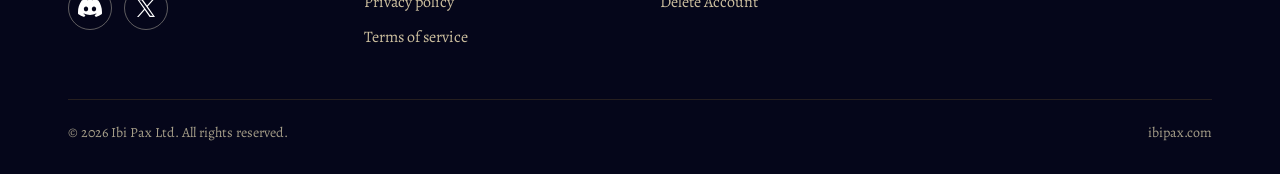
==== commit a77dbf51: "Footer: add the X icon (x.com/ibipaxstudio) The footer's icon row now links to Ibi Pax on X, beside " ====
--- a/index.html
+++ b/index.html
@@ -326,6 +326,7 @@
         <p>Latin for “Here is Peace”. We make games and apps that bring forgotten stories and heritage to light.</p>
         <ul class="social" aria-label="Follow Ibi Pax">
           <li><a class="social__link" href="https://discord.gg/sVaJNsfng3" target="_blank" rel="noopener" aria-label="Join us on Discord" title="Join us on Discord"><img src="assets/img/social/discord-symbol-white.svg" width="24" height="18" alt=""></a></li>
+          <li><a class="social__link" href="https://x.com/ibipaxstudio" target="_blank" rel="noopener" aria-label="Follow us on X" title="Follow us on X"><img src="assets/img/social/x-logo-white.svg" width="18" height="18" alt=""></a></li>
         </ul>
       </div>
       <nav class="footer-col" aria-labelledby="footer-polychrome">
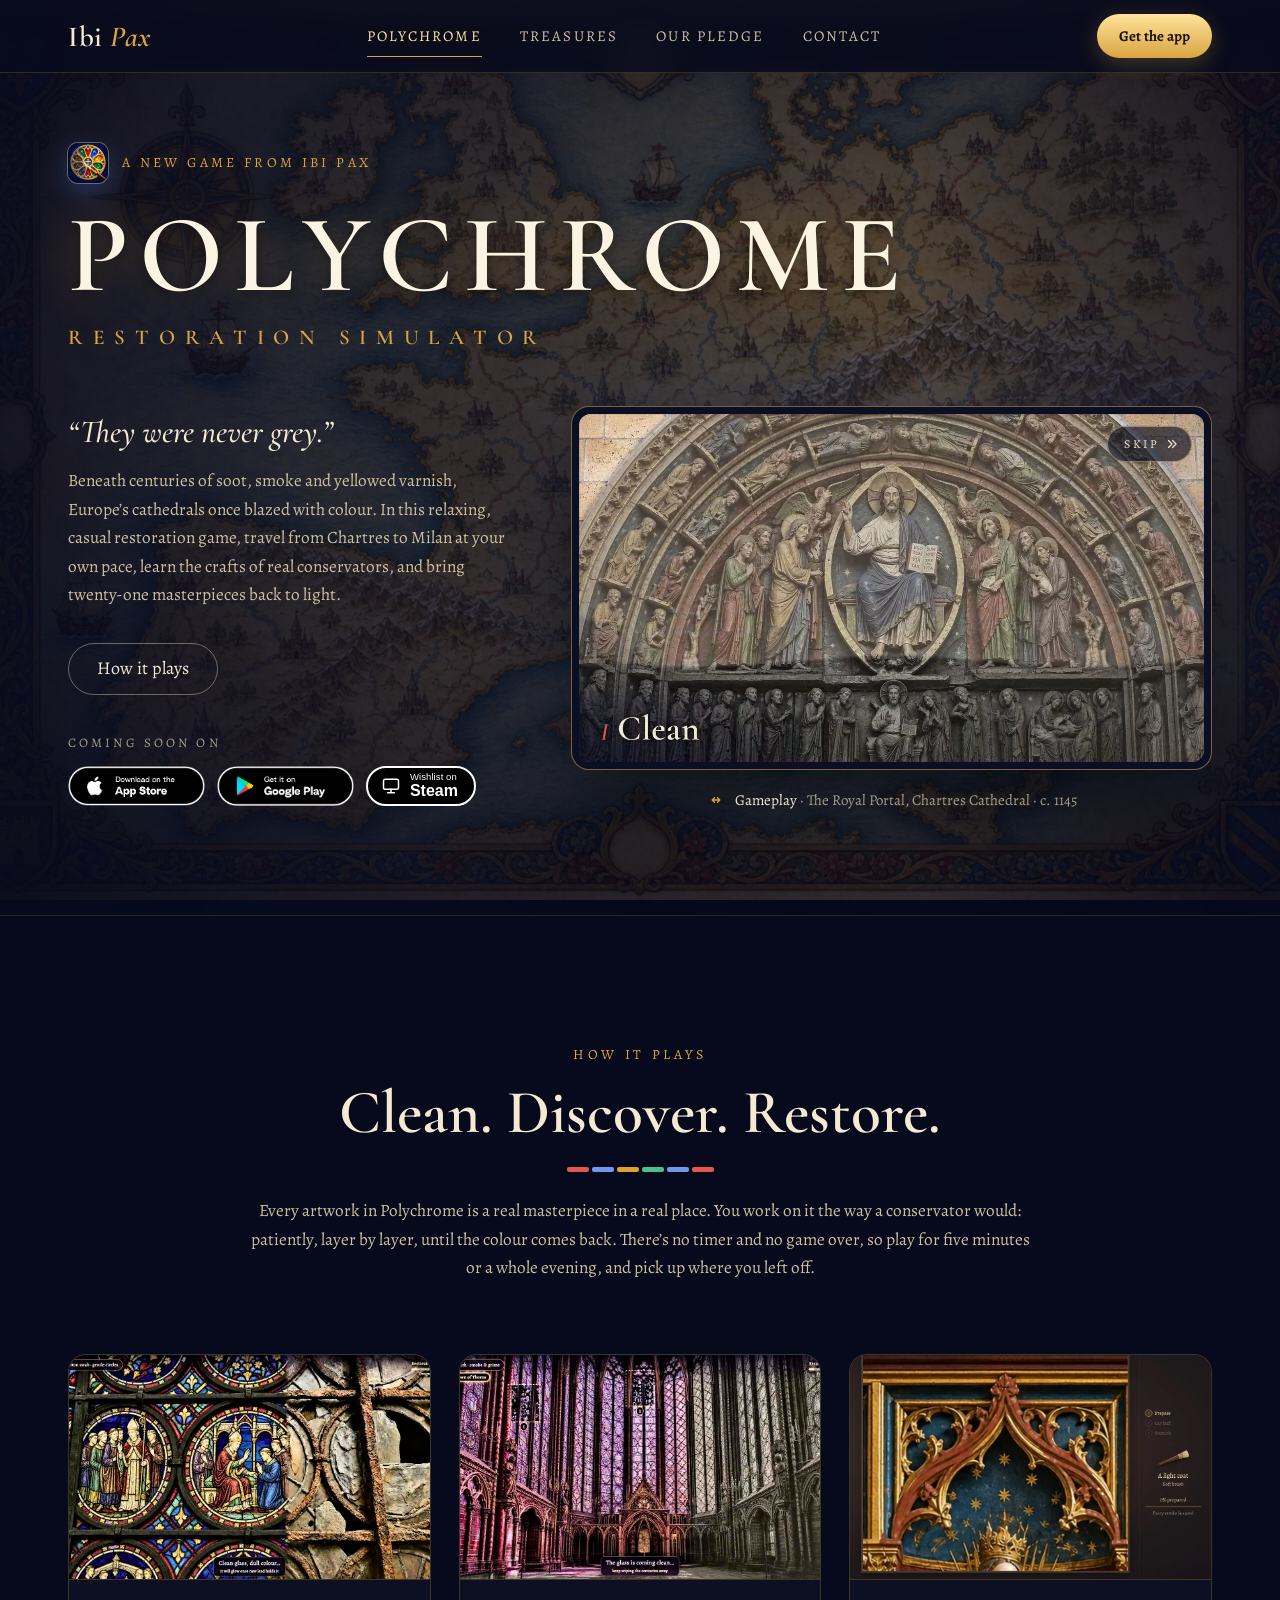
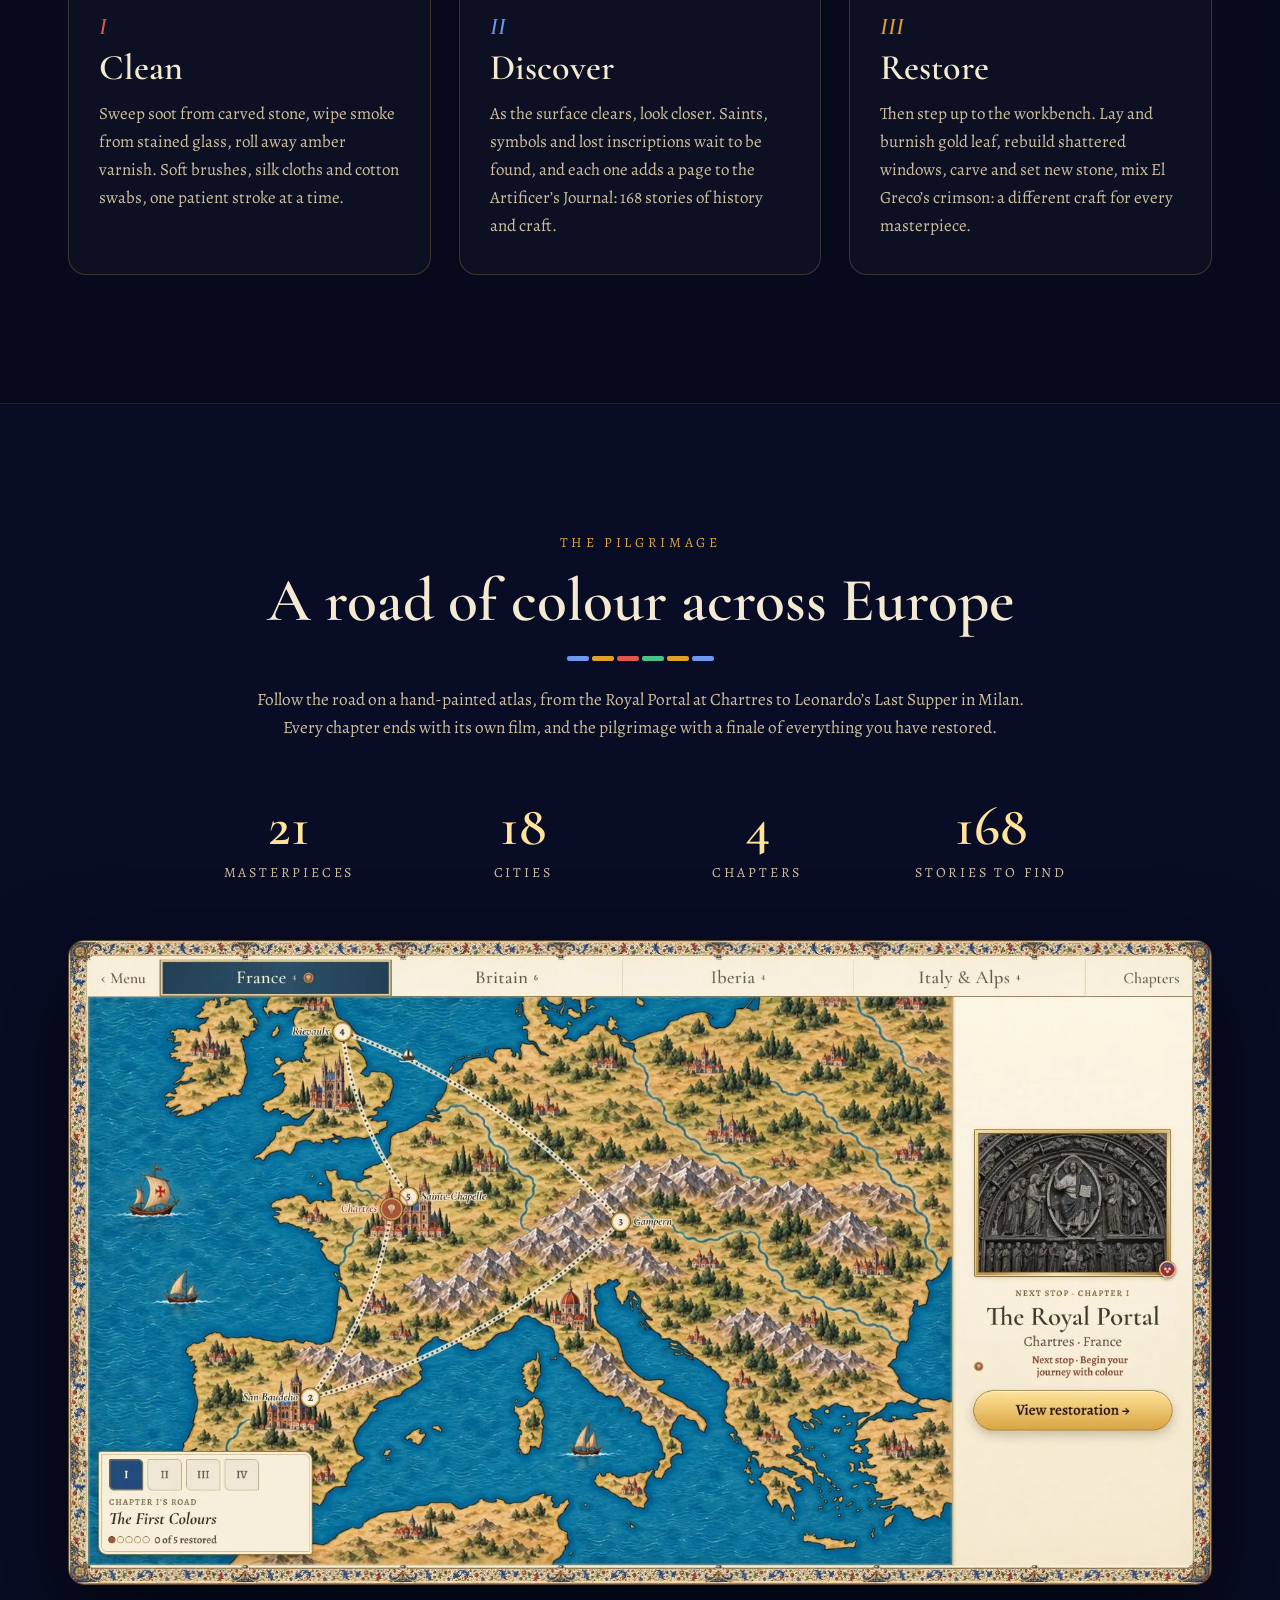
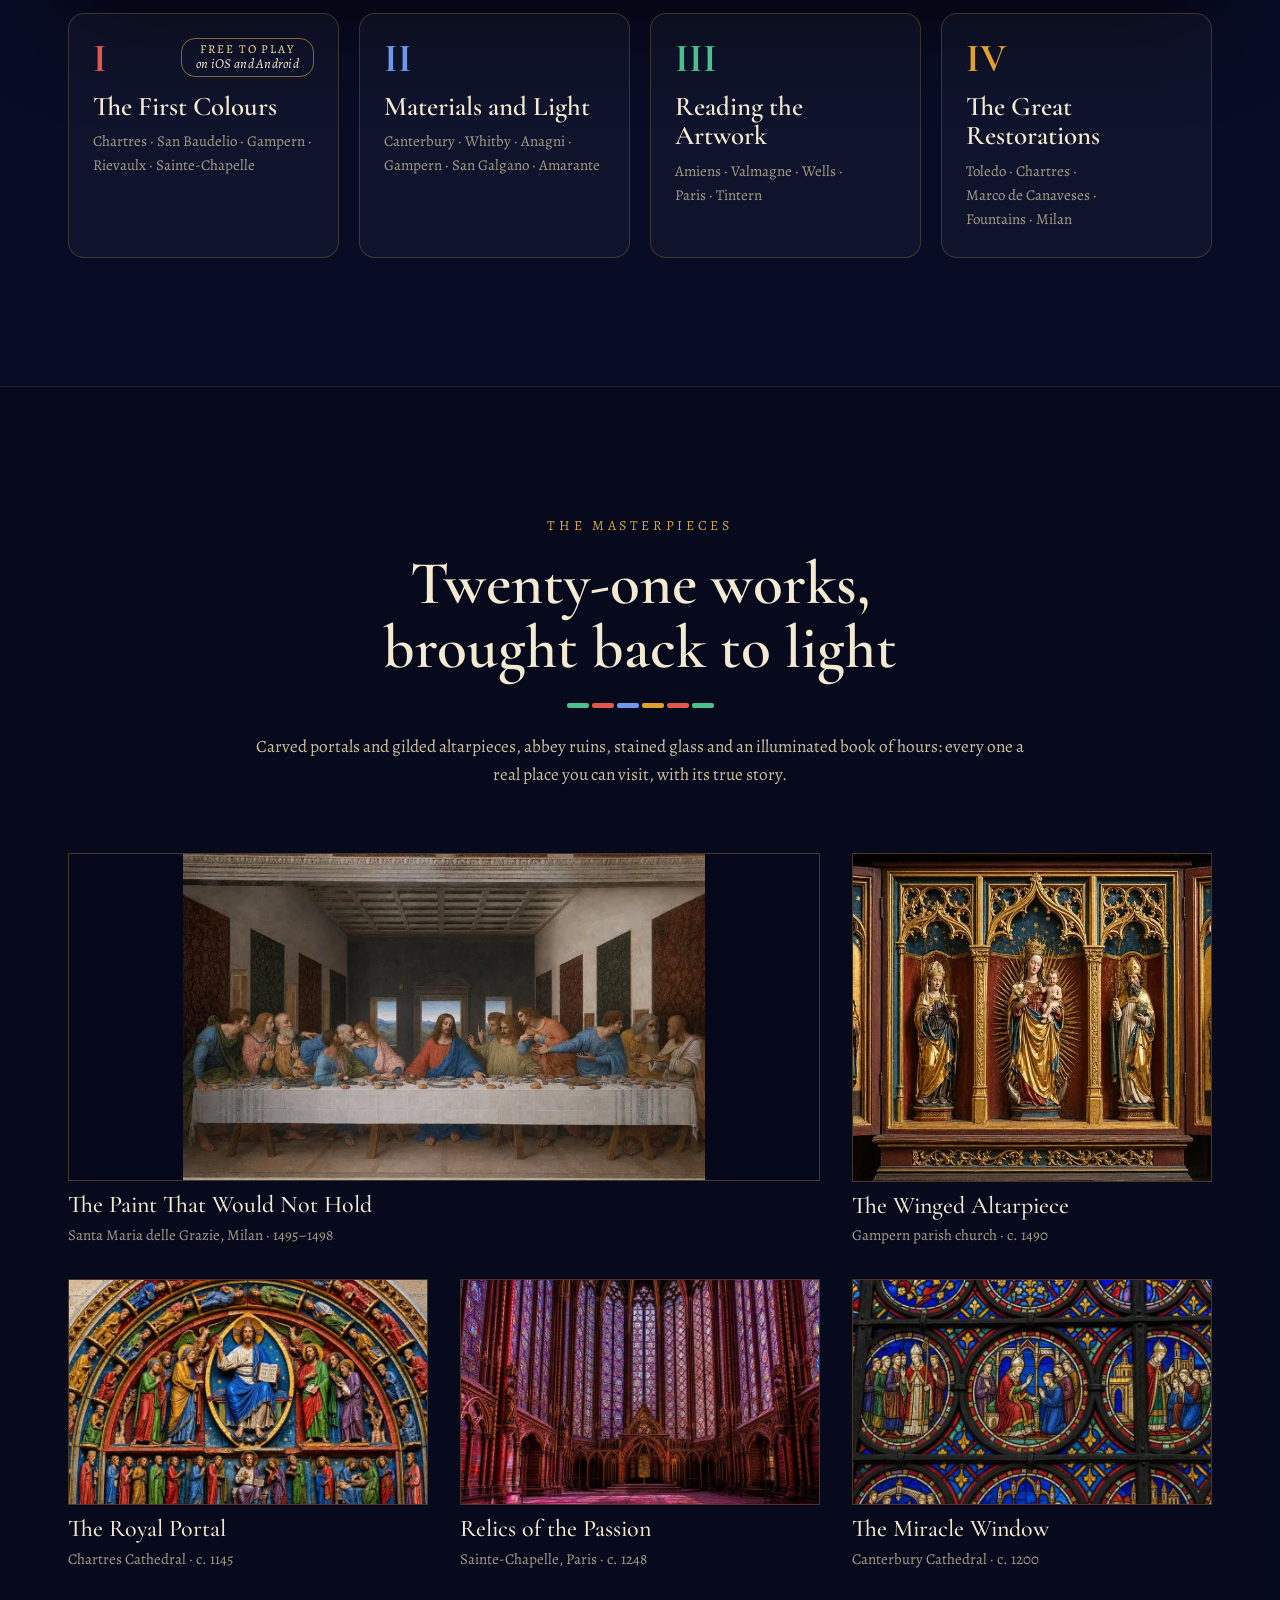
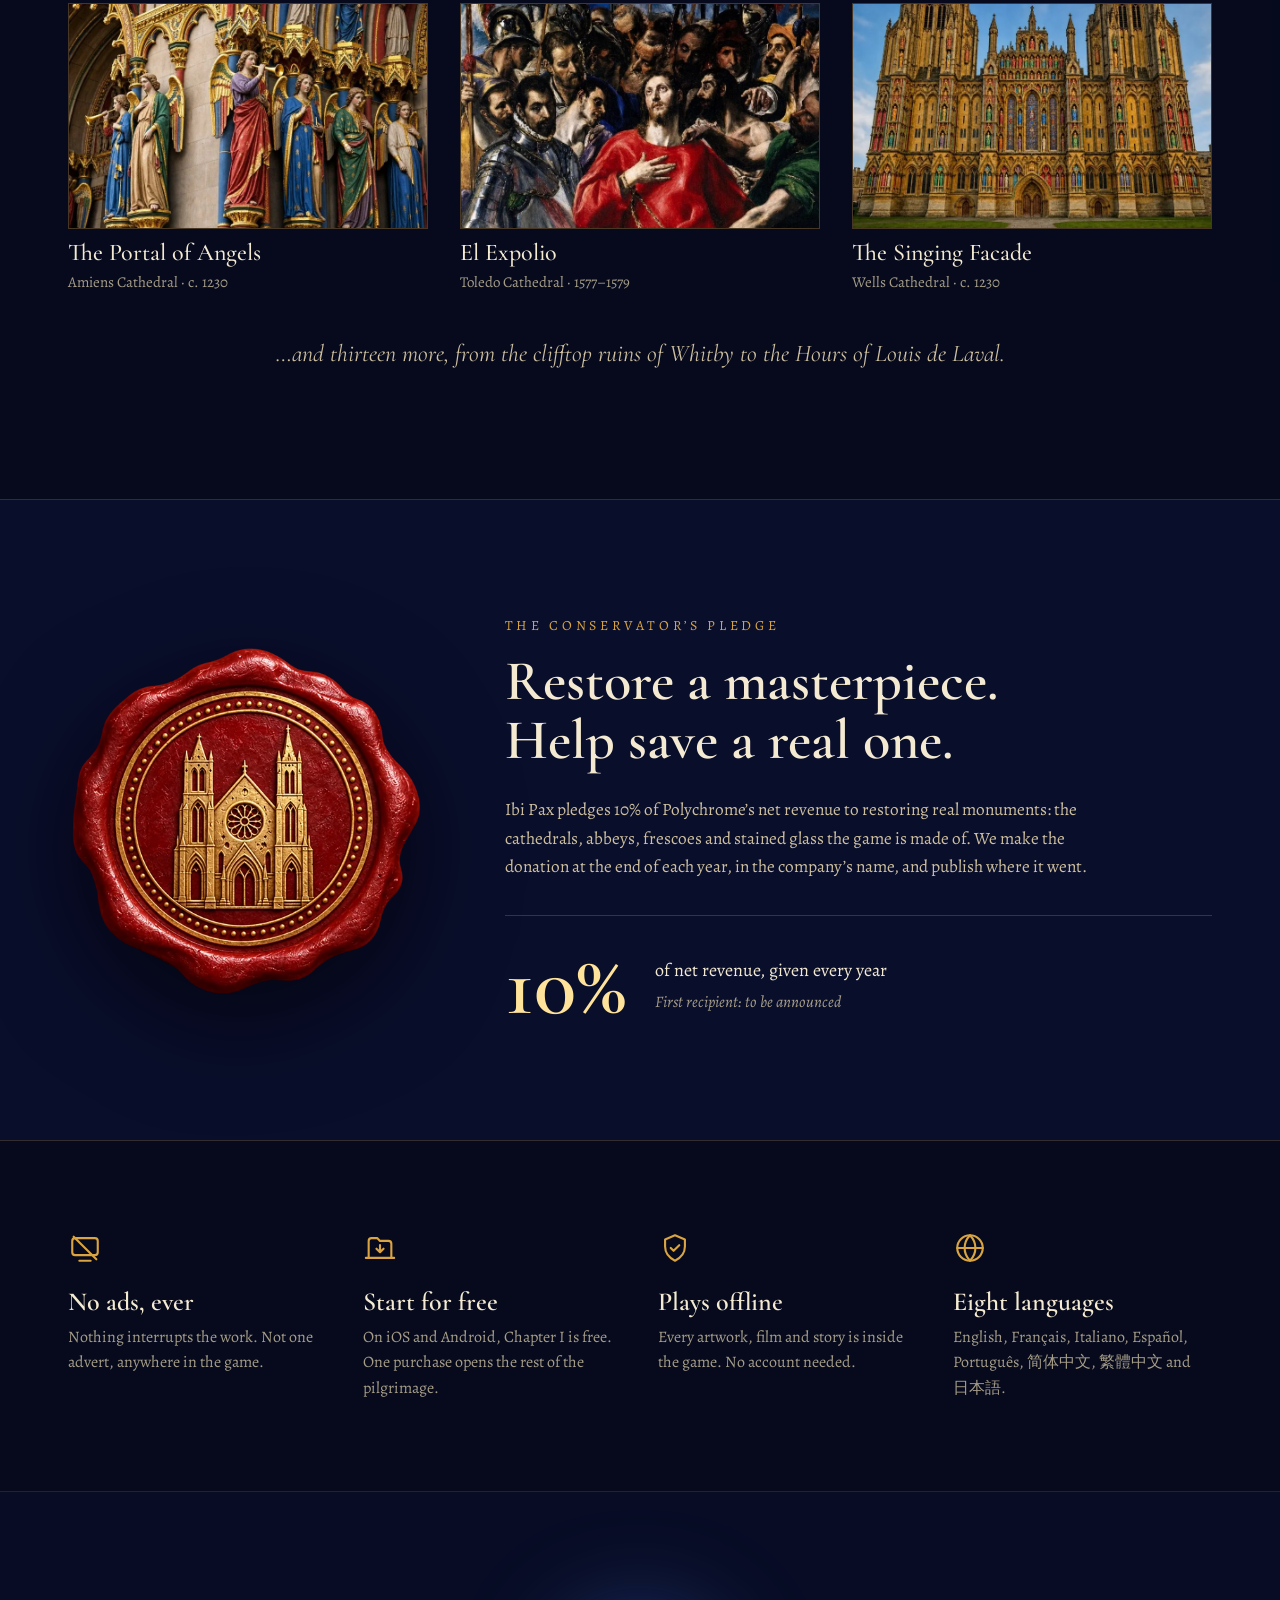
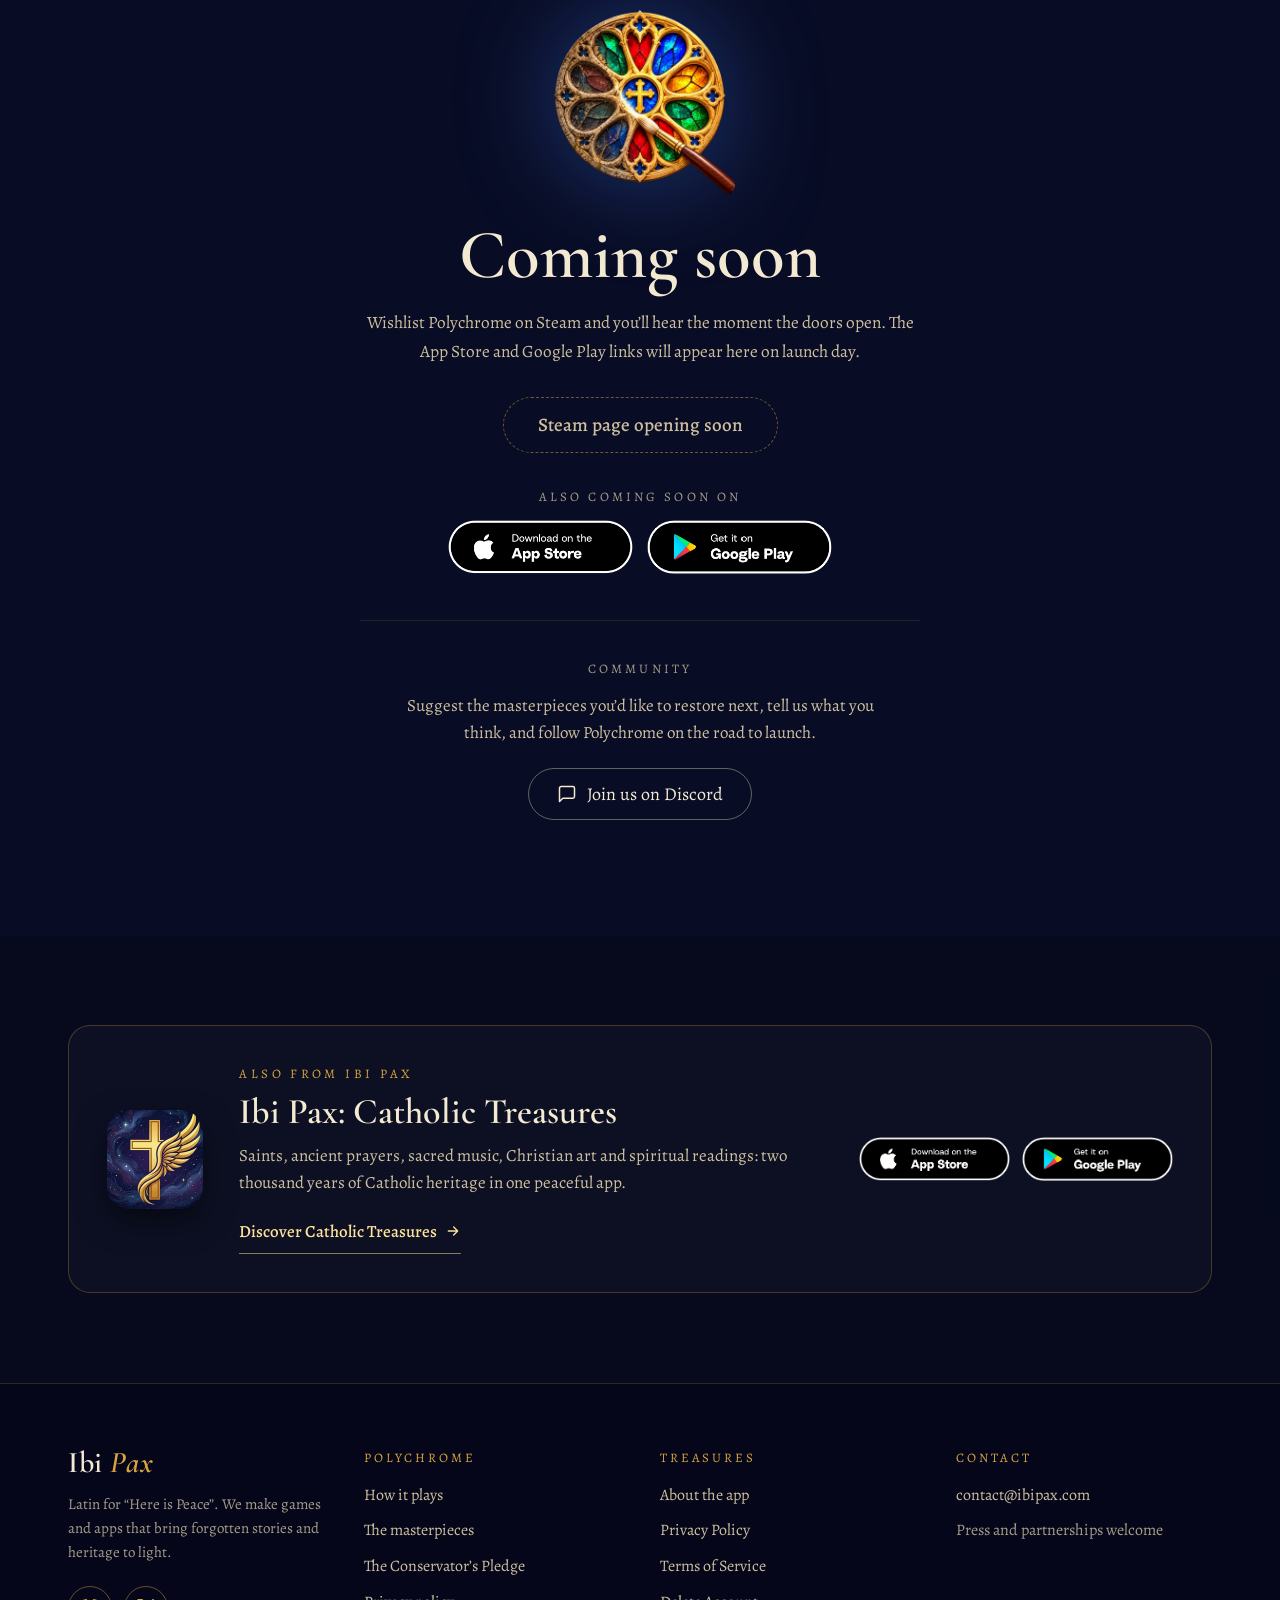
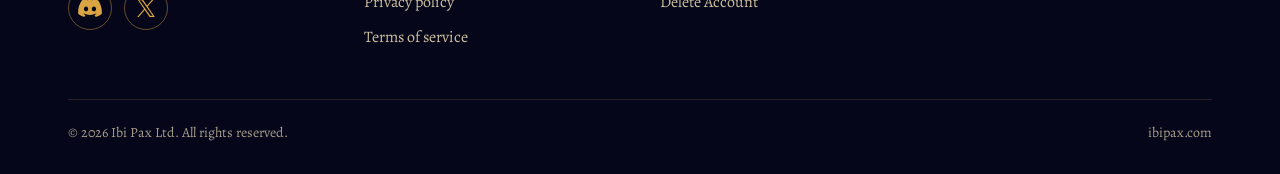
==== commit 9c0b5c8c: "Footer icons in gold; version tags on CSS and JS links - The Discord and X icons are now drawn in th" ====
--- a/index.html
+++ b/index.html
@@ -21,13 +21,13 @@
 <link rel="apple-touch-icon" href="assets/icons/polychrome-180.png">
 <link rel="preload" href="assets/fonts/cormorant-garamond-latin-wght-normal.woff2" as="font" type="font/woff2" crossorigin>
 <link rel="preload" href="assets/fonts/alegreya-latin-wght-normal.woff2" as="font" type="font/woff2" crossorigin>
-<link rel="stylesheet" href="assets/css/site.css">
+<link rel="stylesheet" href="assets/css/site.css?v=841167defa">
 <script>
   document.documentElement.className += ' js';
   /* Old links to the Catholic Treasures sections of the former homepage now open its own page. */
   (function (h) { if (/^#(about|features-showcase|mission|download)$/.test(h)) location.replace('catholic-treasures.html' + h); })(location.hash);
 </script>
-<script src="assets/js/site.js" defer></script>
+<script src="assets/js/site.js?v=3a1834e1b7" defer></script>
 <script type="application/ld+json">
 {
   "@context": "https://schema.org",
@@ -325,8 +325,8 @@
         <a class="brand" href="index.html">Ibi <em>Pax</em></a>
         <p>Latin for “Here is Peace”. We make games and apps that bring forgotten stories and heritage to light.</p>
         <ul class="social" aria-label="Follow Ibi Pax">
-          <li><a class="social__link" href="https://discord.gg/sVaJNsfng3" target="_blank" rel="noopener" aria-label="Join us on Discord" title="Join us on Discord"><img src="assets/img/social/discord-symbol-white.svg" width="24" height="18" alt=""></a></li>
-          <li><a class="social__link" href="https://x.com/ibipaxstudio" target="_blank" rel="noopener" aria-label="Follow us on X" title="Follow us on X"><img src="assets/img/social/x-logo-white.svg" width="18" height="18" alt=""></a></li>
+          <li><a class="social__link" href="https://discord.gg/sVaJNsfng3" target="_blank" rel="noopener" aria-label="Join us on Discord" title="Join us on Discord"><span class="social__icon social__icon--discord" aria-hidden="true"></span></a></li>
+          <li><a class="social__link" href="https://x.com/ibipaxstudio" target="_blank" rel="noopener" aria-label="Follow us on X" title="Follow us on X"><span class="social__icon social__icon--x" aria-hidden="true"></span></a></li>
         </ul>
       </div>
       <nav class="footer-col" aria-labelledby="footer-polychrome">
--- a/assets/css/site.css
+++ b/assets/css/site.css
@@ -475,9 +475,12 @@
 .footer-brand .brand { font-size: 30px; }
 .footer-brand p { margin-top: 12px; max-width: 280px; font-size: 15px; line-height: 1.6; color: var(--dim); }
 .social { list-style: none; display: flex; gap: 12px; margin: 22px 0 0; }
-.social__link { display: inline-flex; align-items: center; justify-content: center; width: 44px; height: 44px; border-radius: 50%; border: 1px solid rgba(244, 234, 210, 0.38); transition: border-color .2s ease, background-color .2s ease; }
+.social__link { display: inline-flex; align-items: center; justify-content: center; width: 44px; height: 44px; border-radius: 50%; border: 1px solid rgba(217, 164, 65, 0.45); transition: border-color .2s ease, background-color .2s ease; }
 .social__link:hover, .social__link:focus-visible { border-color: var(--gold); background-color: rgba(217, 164, 65, 0.1); }
-.social__link img { display: block; }
+.social__icon { display: block; background-color: var(--gold); transition: background-color .2s ease; }
+.social__link:hover .social__icon, .social__link:focus-visible .social__icon { background-color: var(--gold-bright); }
+.social__icon--discord { width: 24px; height: 18px; -webkit-mask: url("../img/social/discord-symbol-white.svg") center / contain no-repeat; mask: url("../img/social/discord-symbol-white.svg") center / contain no-repeat; }
+.social__icon--x { width: 18px; height: 18px; -webkit-mask: url("../img/social/x-logo-white.svg") center / contain no-repeat; mask: url("../img/social/x-logo-white.svg") center / contain no-repeat; }
 .footer-col h2 { margin: 0 0 14px; font-family: var(--font-text); font-weight: 400; font-size: 13px; letter-spacing: 0.22em; text-transform: uppercase; color: var(--gold); }
 .footer-col ul { list-style: none; display: flex; flex-direction: column; gap: 10px; font-size: 16px; }
 .footer-col a { color: var(--muted); text-decoration: none; }
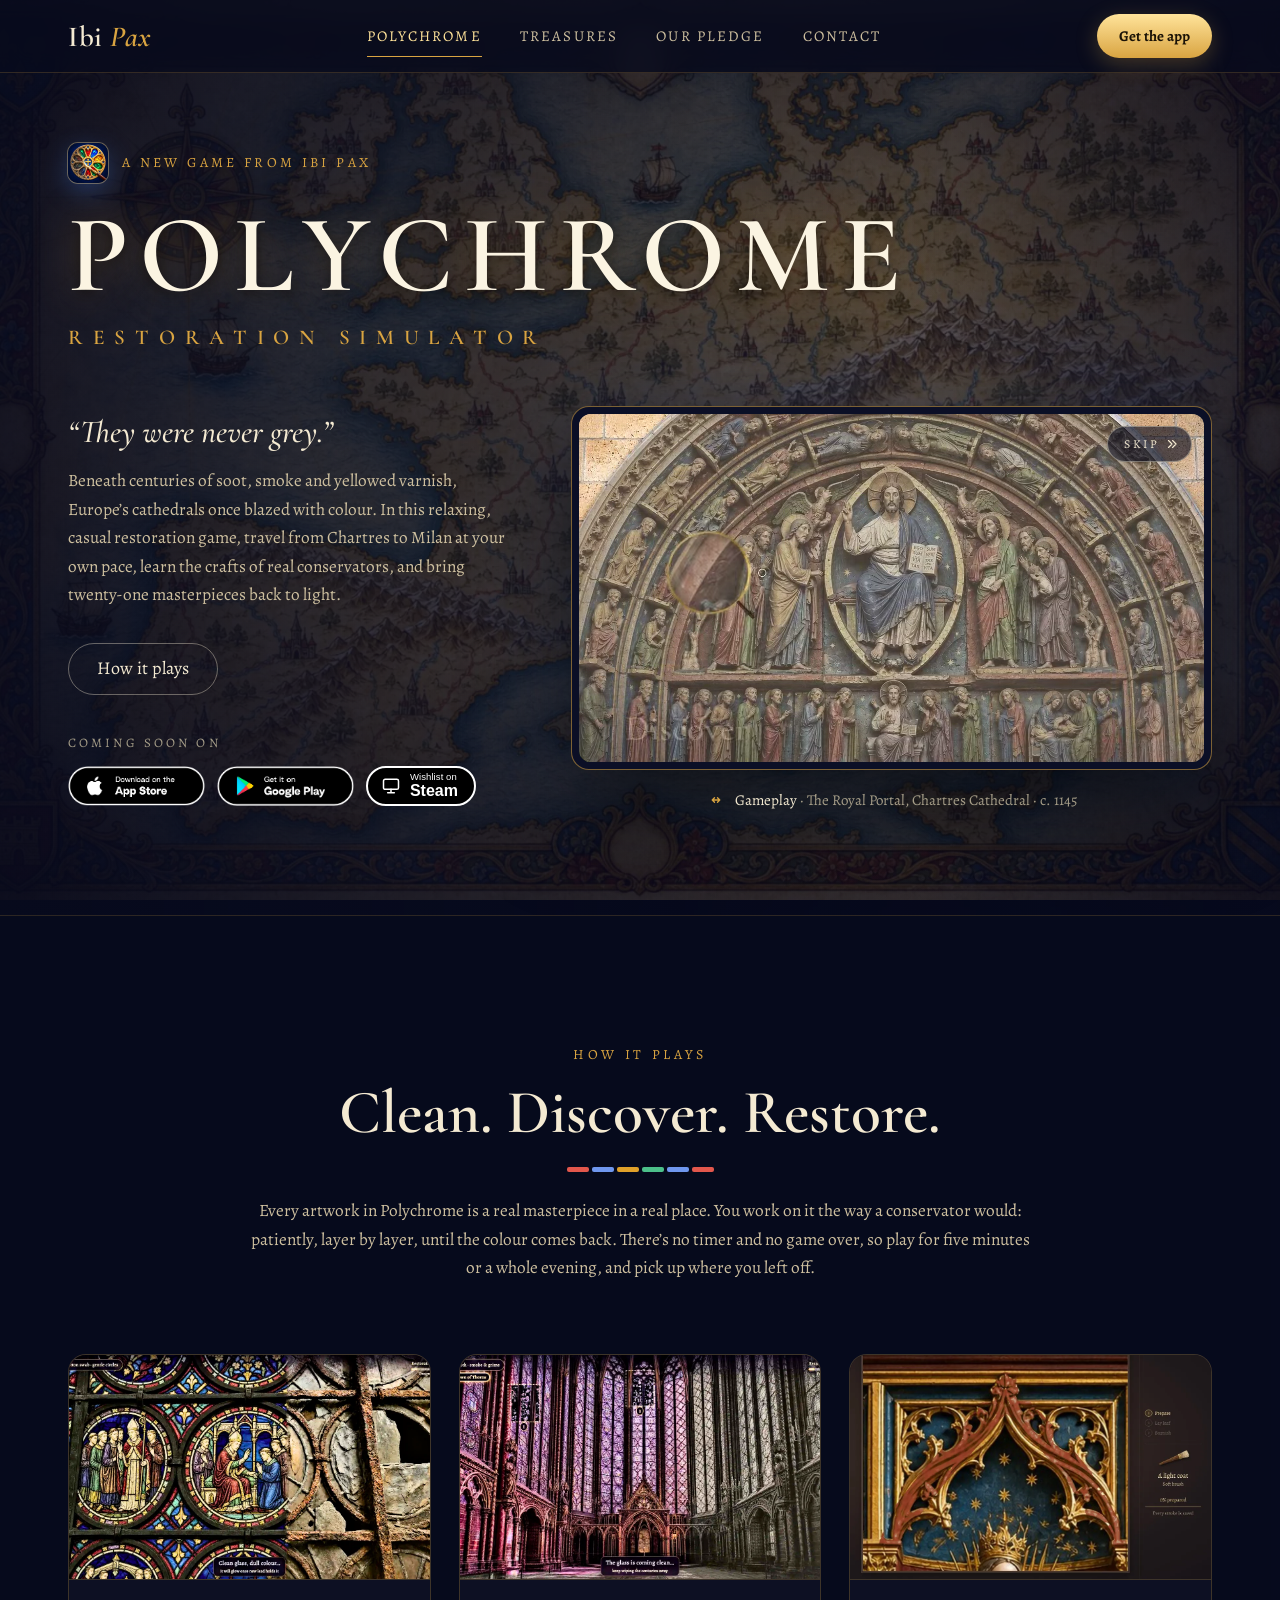
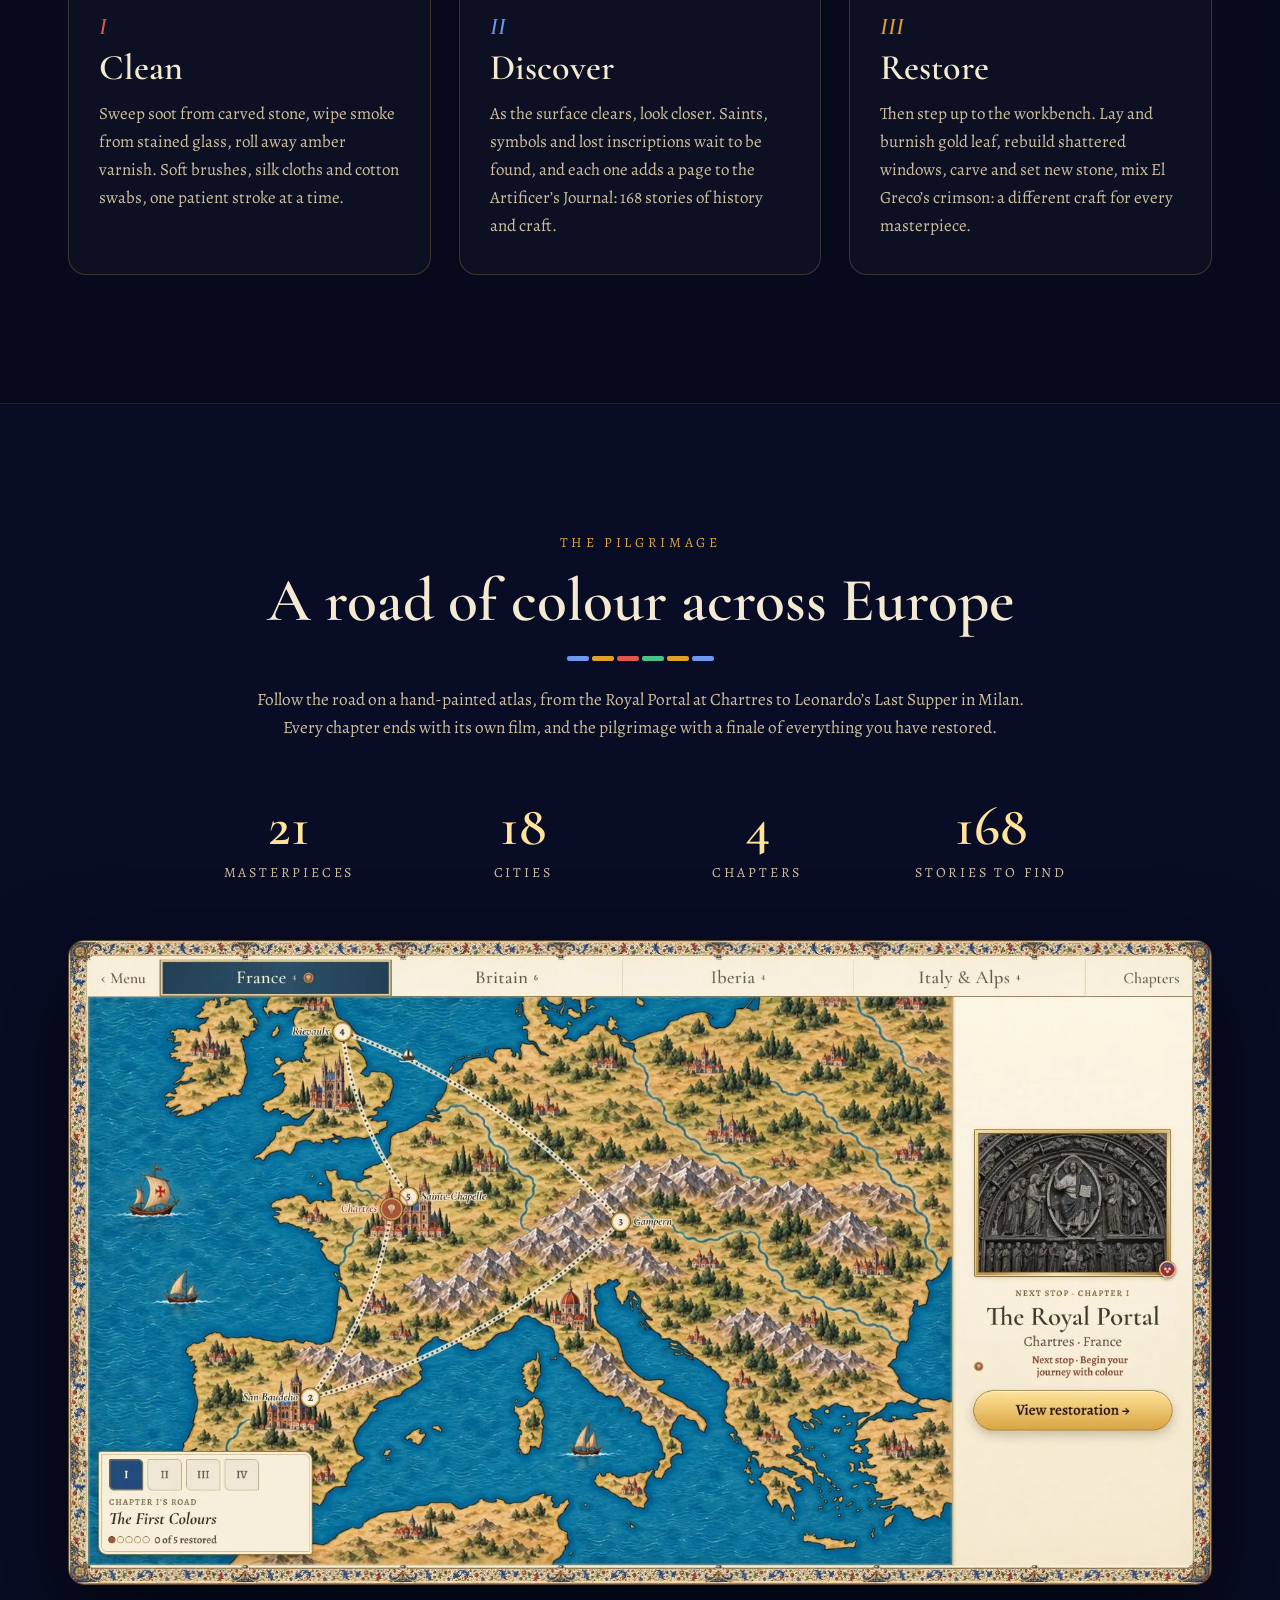
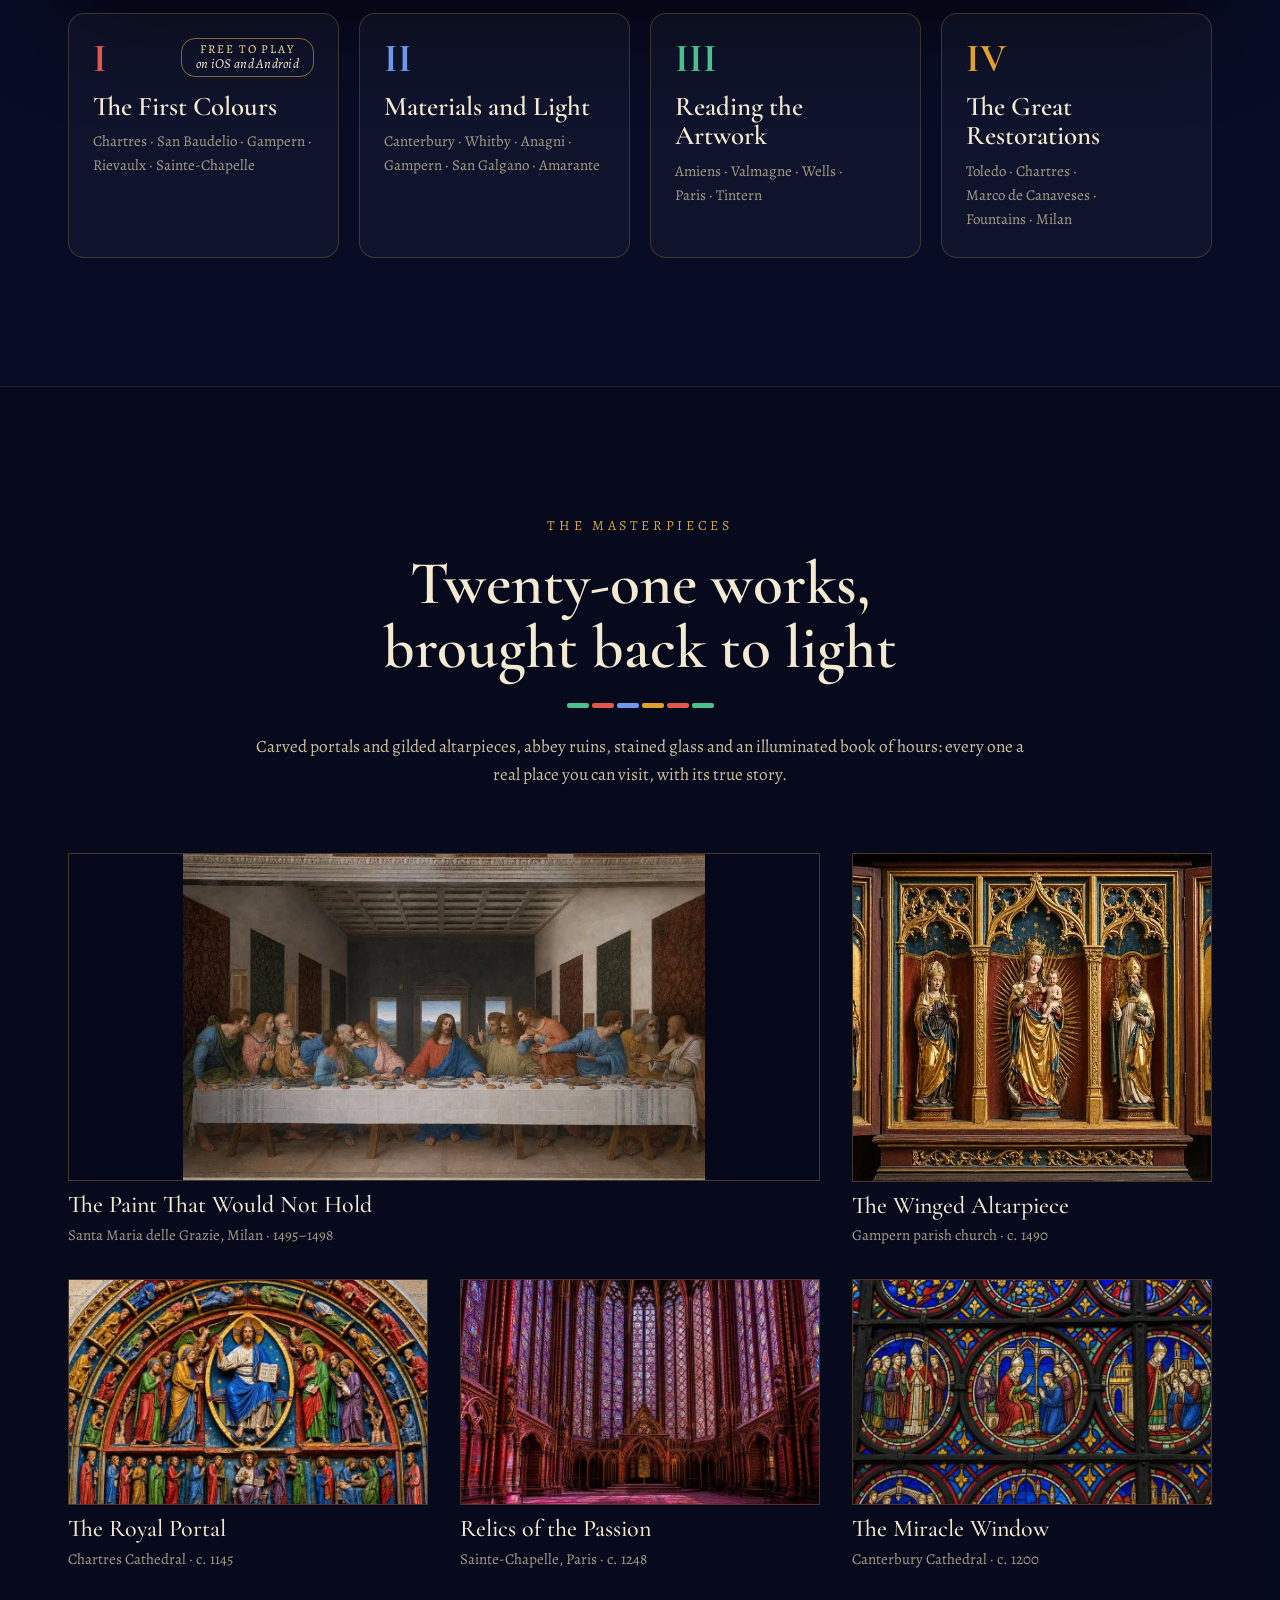
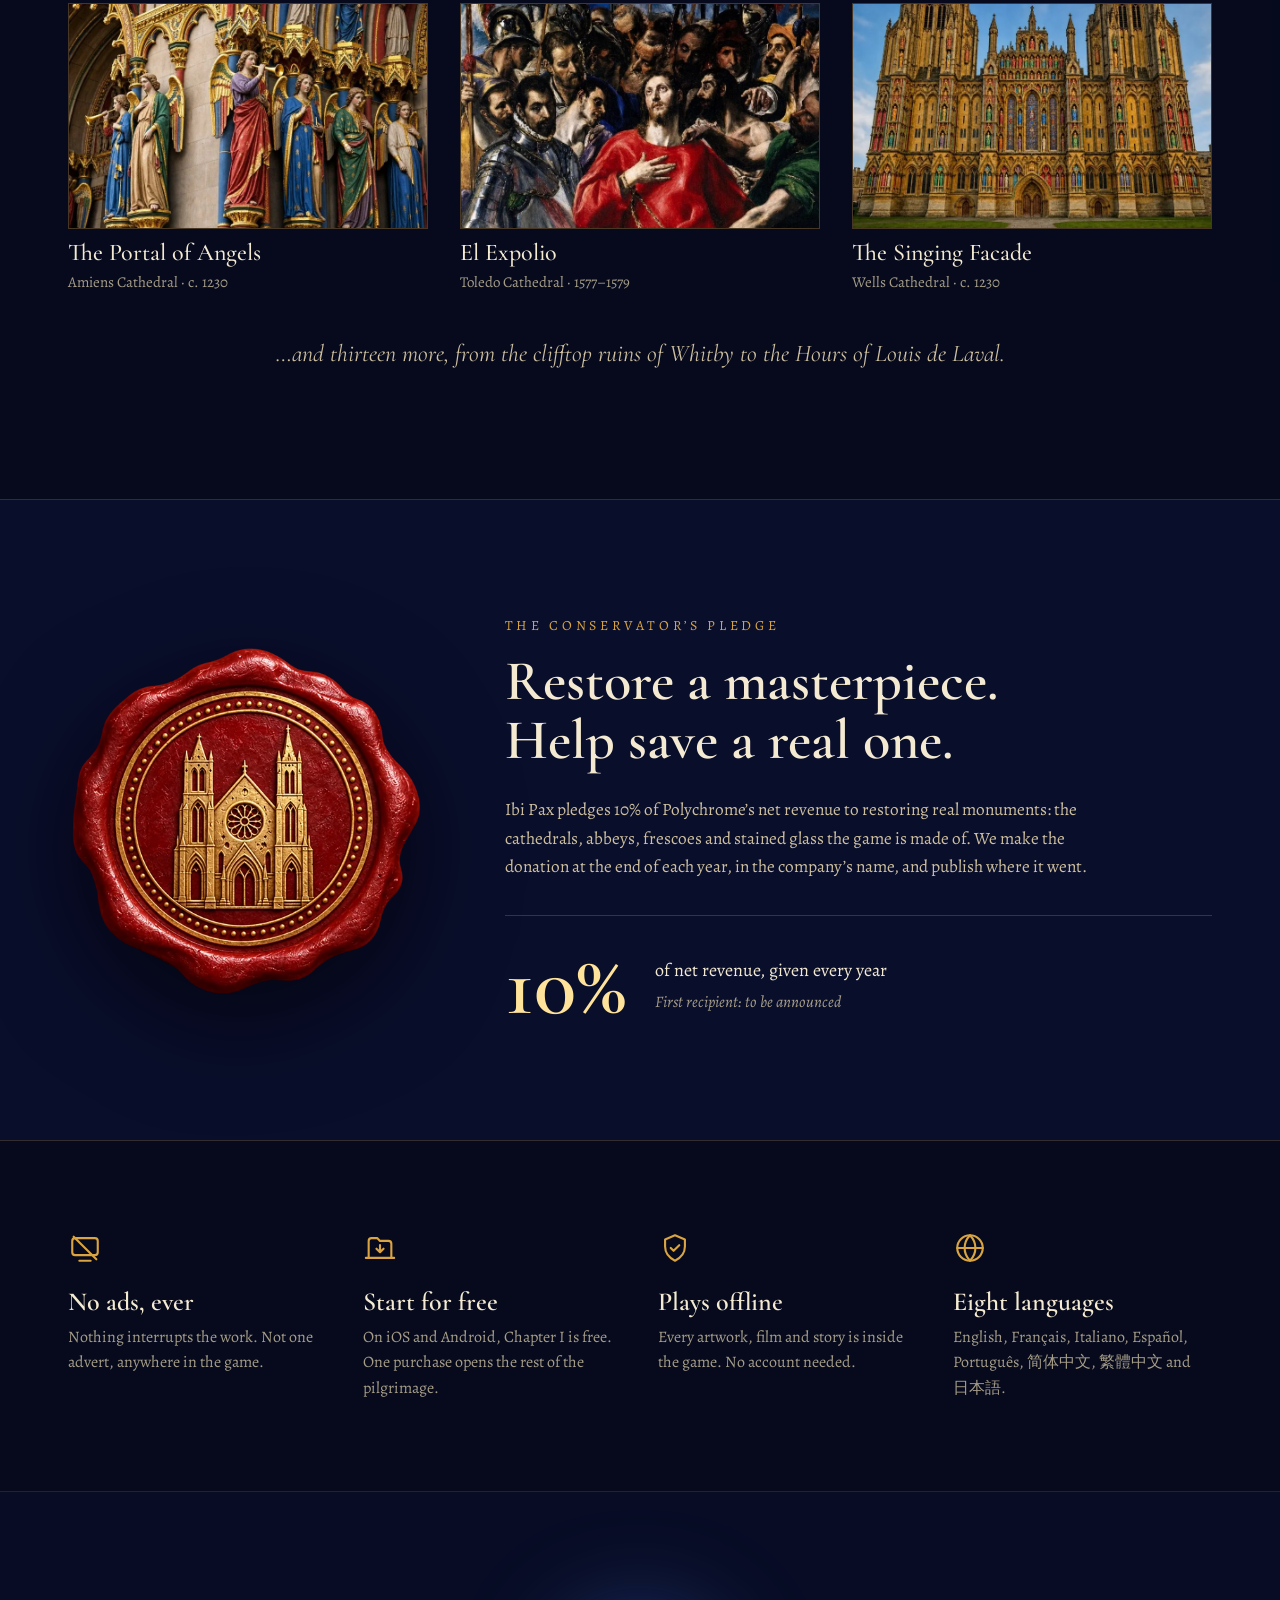
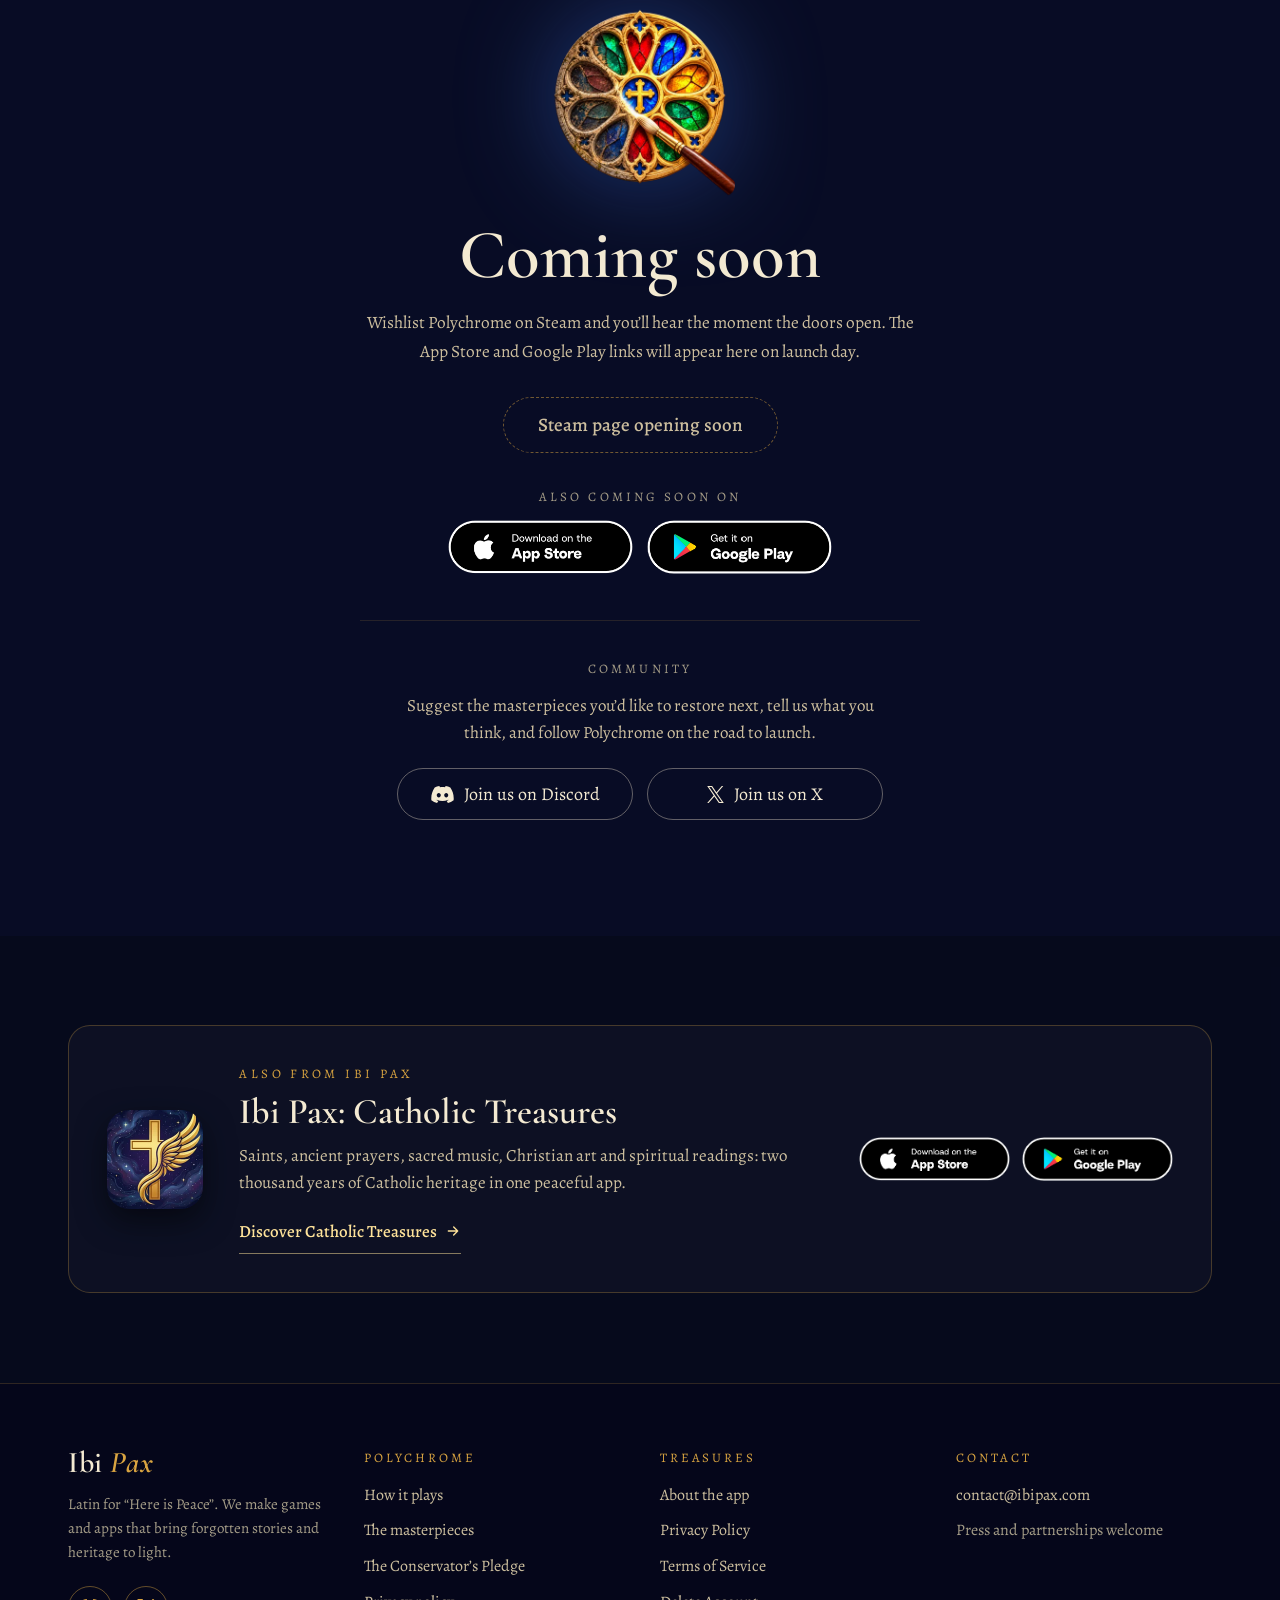
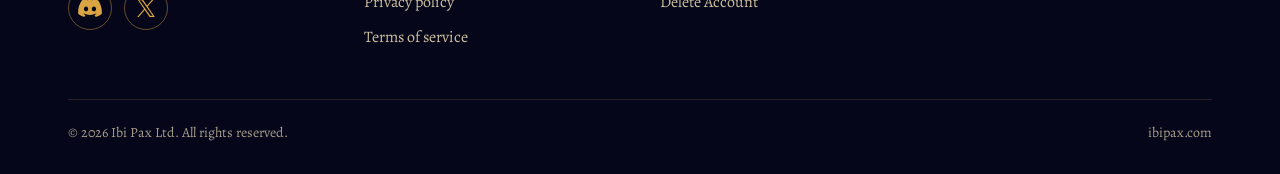
==== commit a68d516e: "Homepage community: add "Join us on X" beside Discord - Under the Community paragraph in the Coming " ====
--- a/index.html
+++ b/index.html
@@ -21,7 +21,7 @@
 <link rel="apple-touch-icon" href="assets/icons/polychrome-180.png">
 <link rel="preload" href="assets/fonts/cormorant-garamond-latin-wght-normal.woff2" as="font" type="font/woff2" crossorigin>
 <link rel="preload" href="assets/fonts/alegreya-latin-wght-normal.woff2" as="font" type="font/woff2" crossorigin>
-<link rel="stylesheet" href="assets/css/site.css?v=841167defa">
+<link rel="stylesheet" href="assets/css/site.css?v=1599c518c4">
 <script>
   document.documentElement.className += ' js';
   /* Old links to the Catholic Treasures sections of the former homepage now open its own page. */
@@ -293,7 +293,10 @@
       <div class="community">
         <p class="stores__label">Community</p>
         <p class="community__text">Suggest the masterpieces you’d like to restore next, tell us what you think, and follow Polychrome on the road to launch.</p>
-        <a class="btn btn--ghost" href="https://discord.gg/sVaJNsfng3" target="_blank" rel="noopener"><svg width="20" height="20" viewBox="0 0 24 24" fill="none" stroke="currentColor" stroke-width="1.8" stroke-linecap="round" stroke-linejoin="round" aria-hidden="true"><path d="M21 15a2 2 0 0 1-2 2H7l-4 4V5a2 2 0 0 1 2-2h14a2 2 0 0 1 2 2z"/></svg><span class="btn__label">Join us on Discord</span></a>
+        <div class="community__buttons">
+          <a class="btn btn--ghost" href="https://discord.gg/sVaJNsfng3" target="_blank" rel="noopener"><span class="btn__icon btn__icon--discord" aria-hidden="true"></span><span class="btn__label">Join us on Discord</span></a>
+          <a class="btn btn--ghost" href="https://x.com/ibipaxstudio" target="_blank" rel="noopener"><span class="btn__icon btn__icon--x" aria-hidden="true"></span><span class="btn__label">Join us on X</span></a>
+        </div>
       </div>
     </div>
   </section>
--- a/assets/css/site.css
+++ b/assets/css/site.css
@@ -447,7 +447,11 @@
 .wishlist .store-badge img { height: clamp(44px, 12vw, 54px); }
 .wishlist .community { width: 100%; max-width: 560px; margin-top: 46px; padding-top: 38px; border-top: 1px solid var(--line-soft); display: flex; flex-direction: column; align-items: center; }
 .community__text { margin: 0; max-width: 470px; font-size: 17px; line-height: 1.6; color: var(--muted); }
-.wishlist .community .btn { margin-top: 22px; }
+.community__buttons { display: flex; flex-wrap: wrap; justify-content: center; gap: 14px; margin-top: 22px; }
+.wishlist .community .btn { margin-top: 0; min-width: 236px; }
+.btn__icon { display: block; flex: none; background-color: currentColor; }
+.btn__icon--discord { width: 23px; height: 18px; -webkit-mask: url("../img/social/discord-symbol-white.svg") center / contain no-repeat; mask: url("../img/social/discord-symbol-white.svg") center / contain no-repeat; }
+.btn__icon--x { width: 17px; height: 17px; -webkit-mask: url("../img/social/x-logo-white.svg") center / contain no-repeat; mask: url("../img/social/x-logo-white.svg") center / contain no-repeat; }
 
 /* ---------- Catholic Treasures band ---------- */
 .section--band { padding: clamp(64px, 7vw, 96px) 0; }
